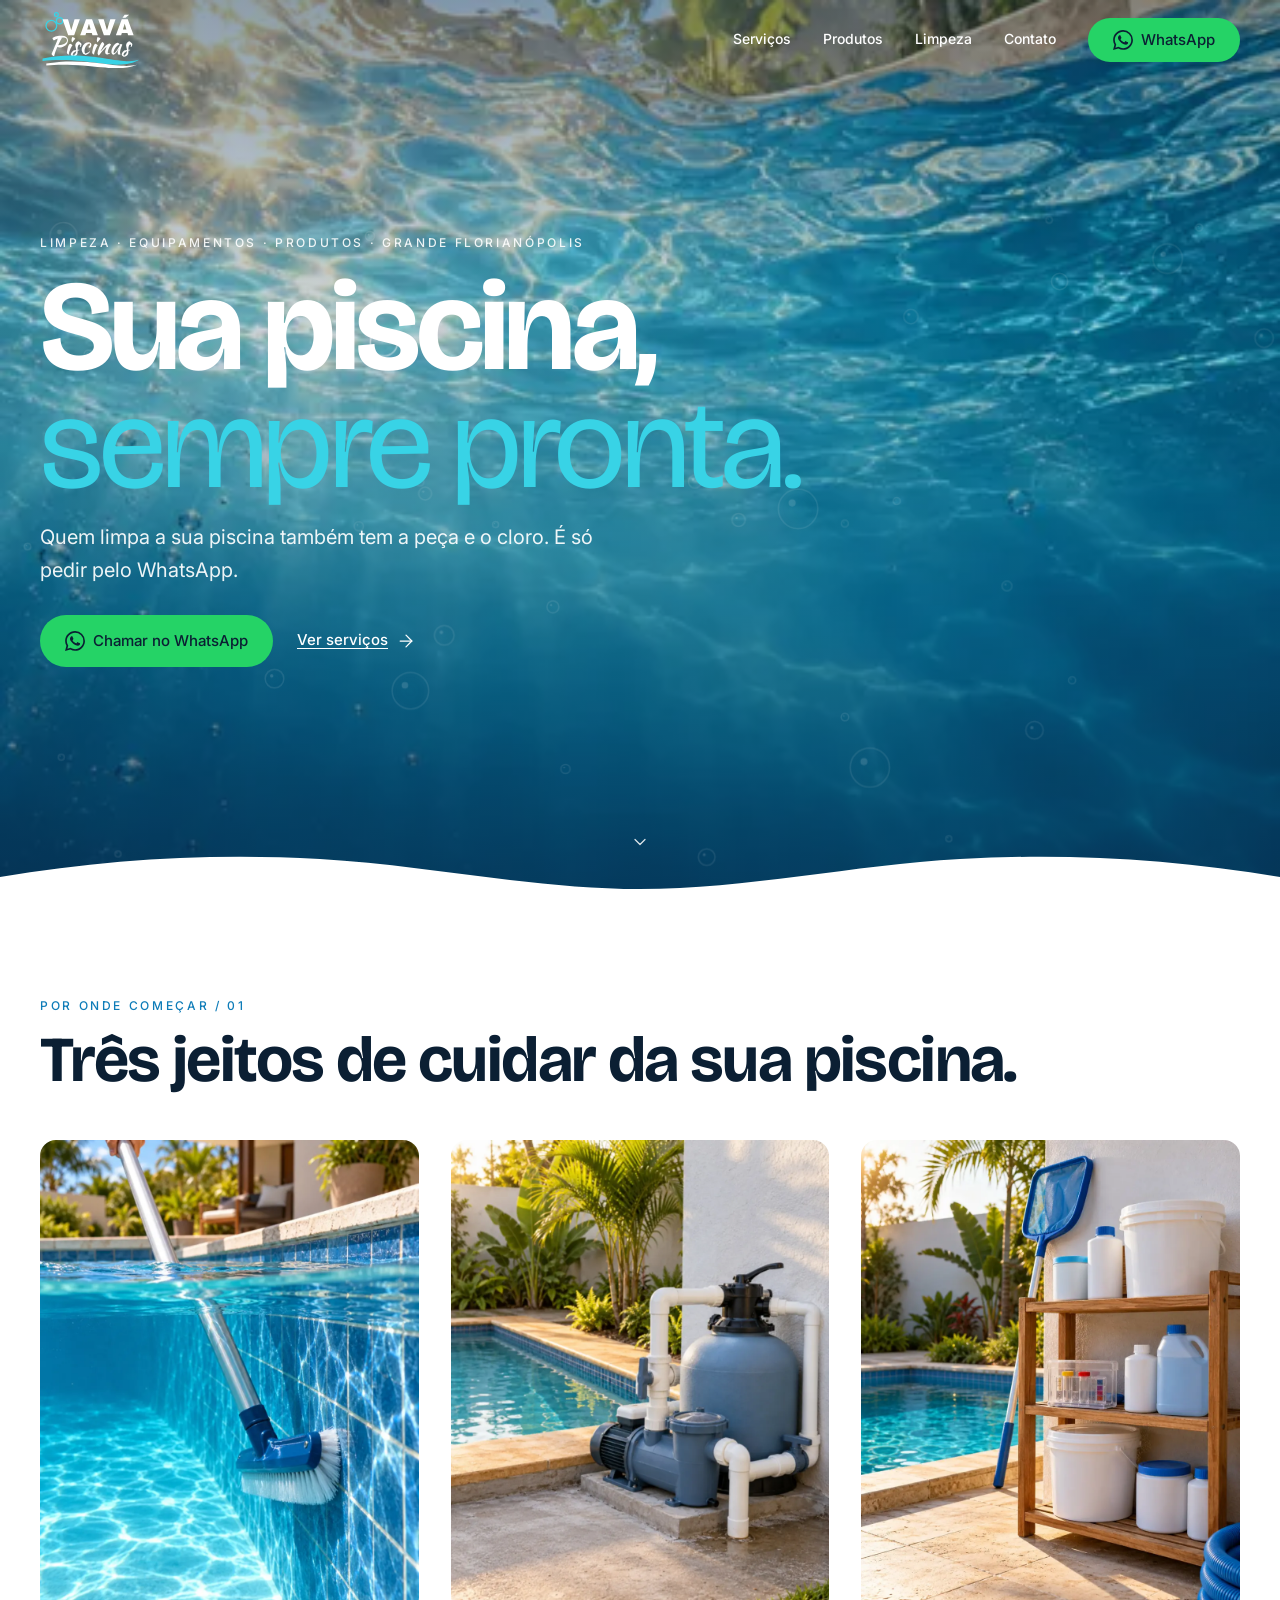
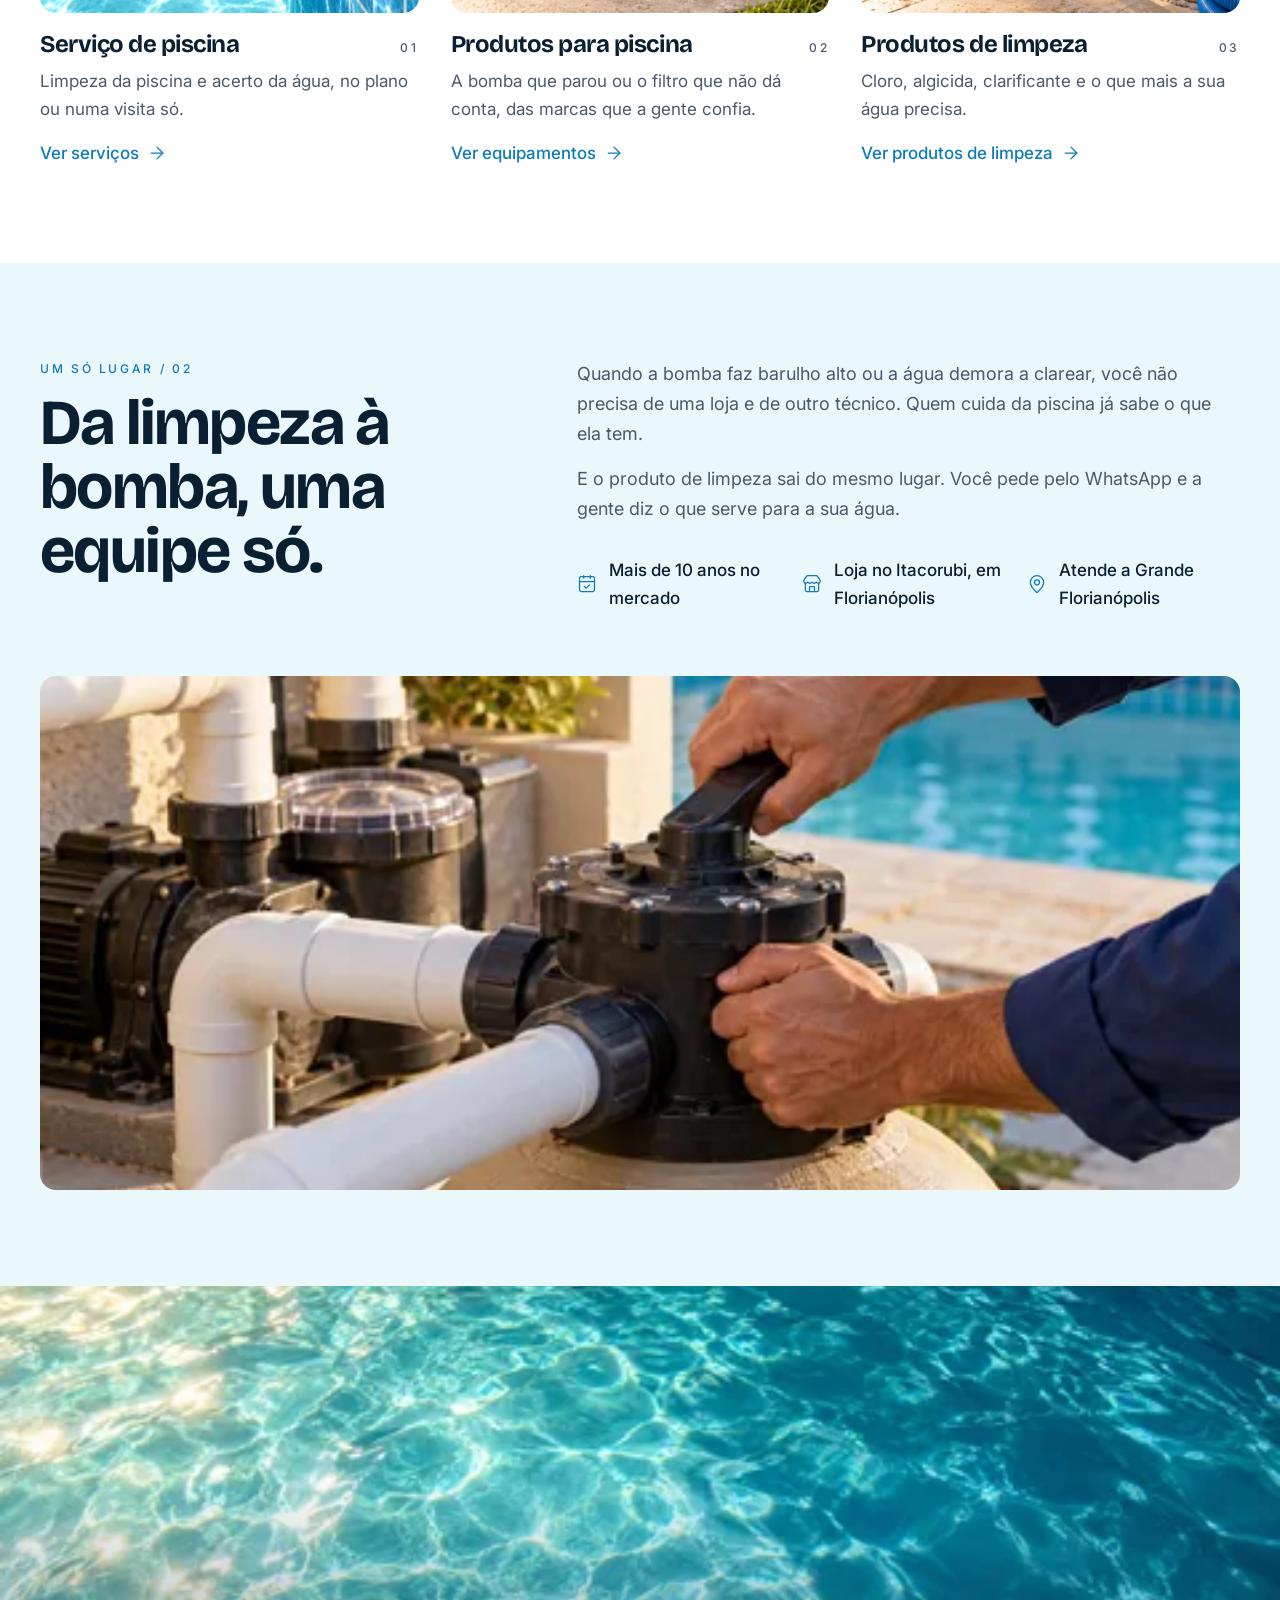
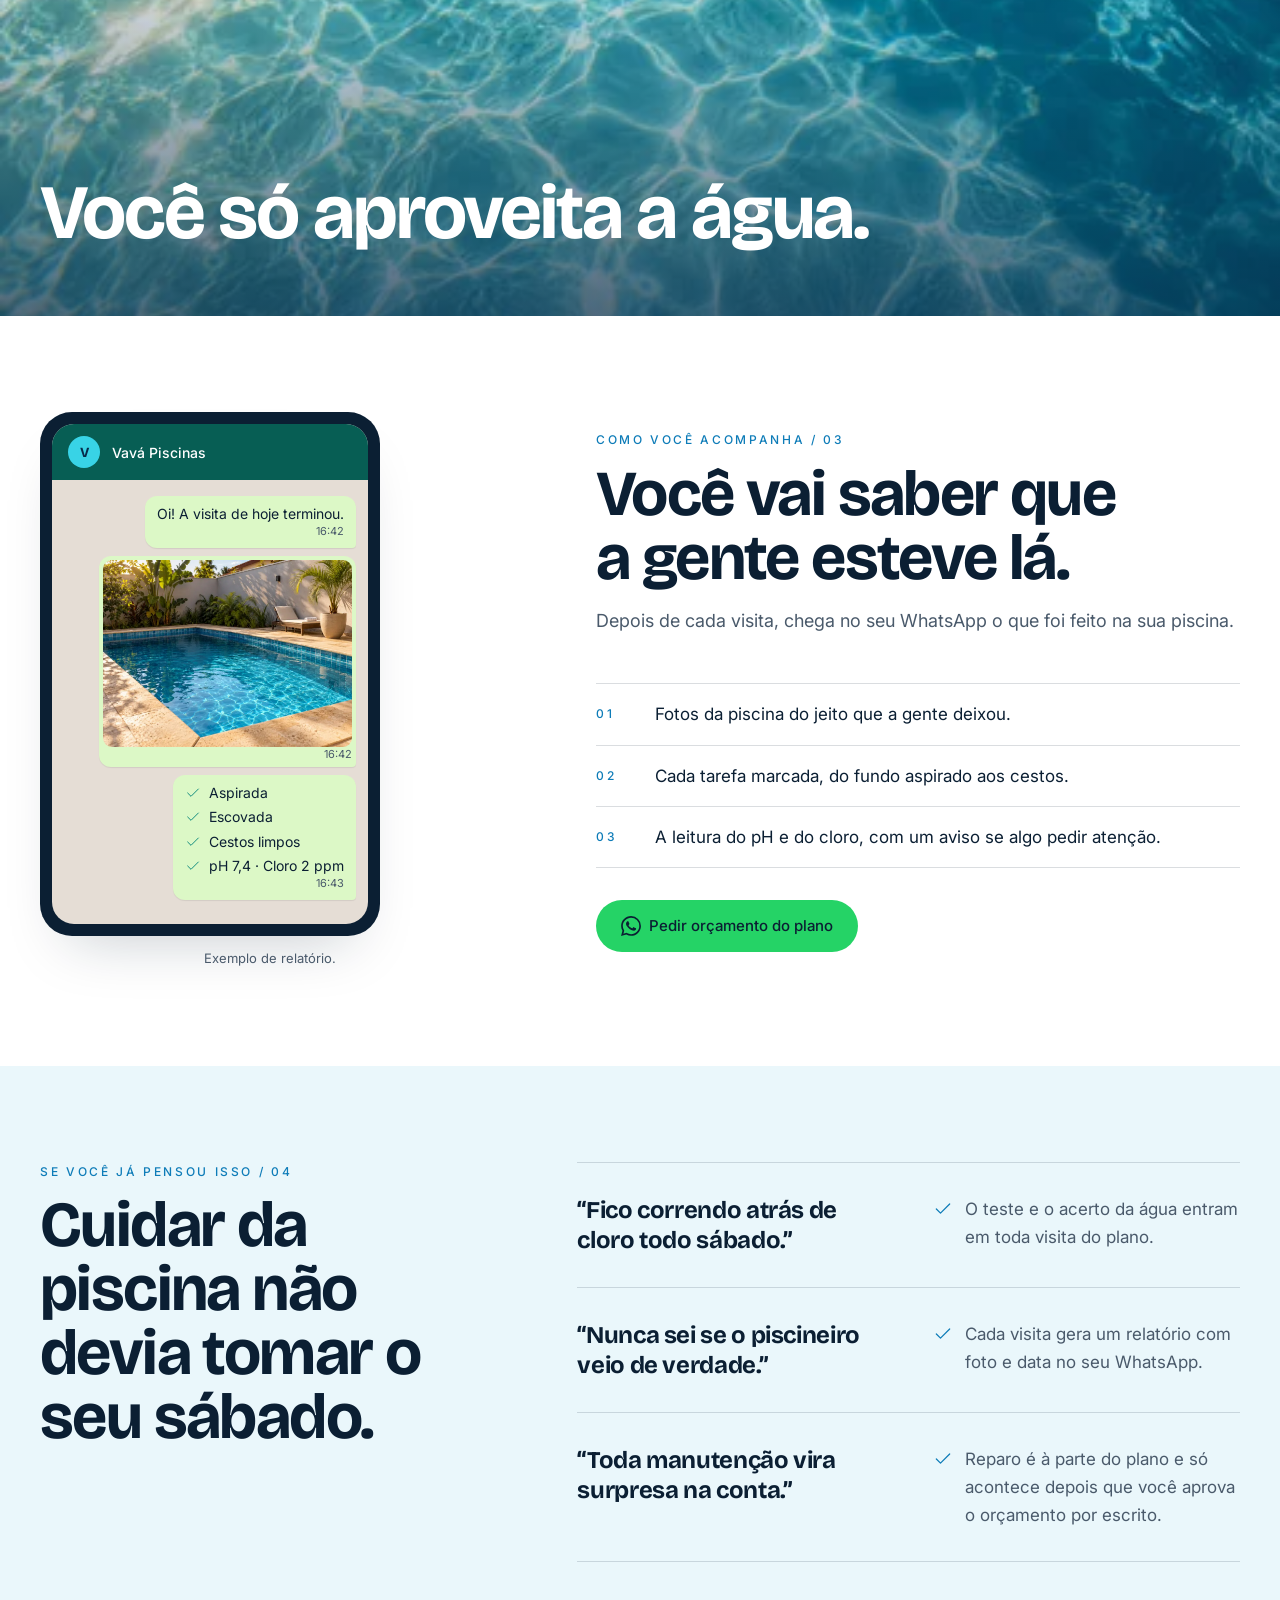
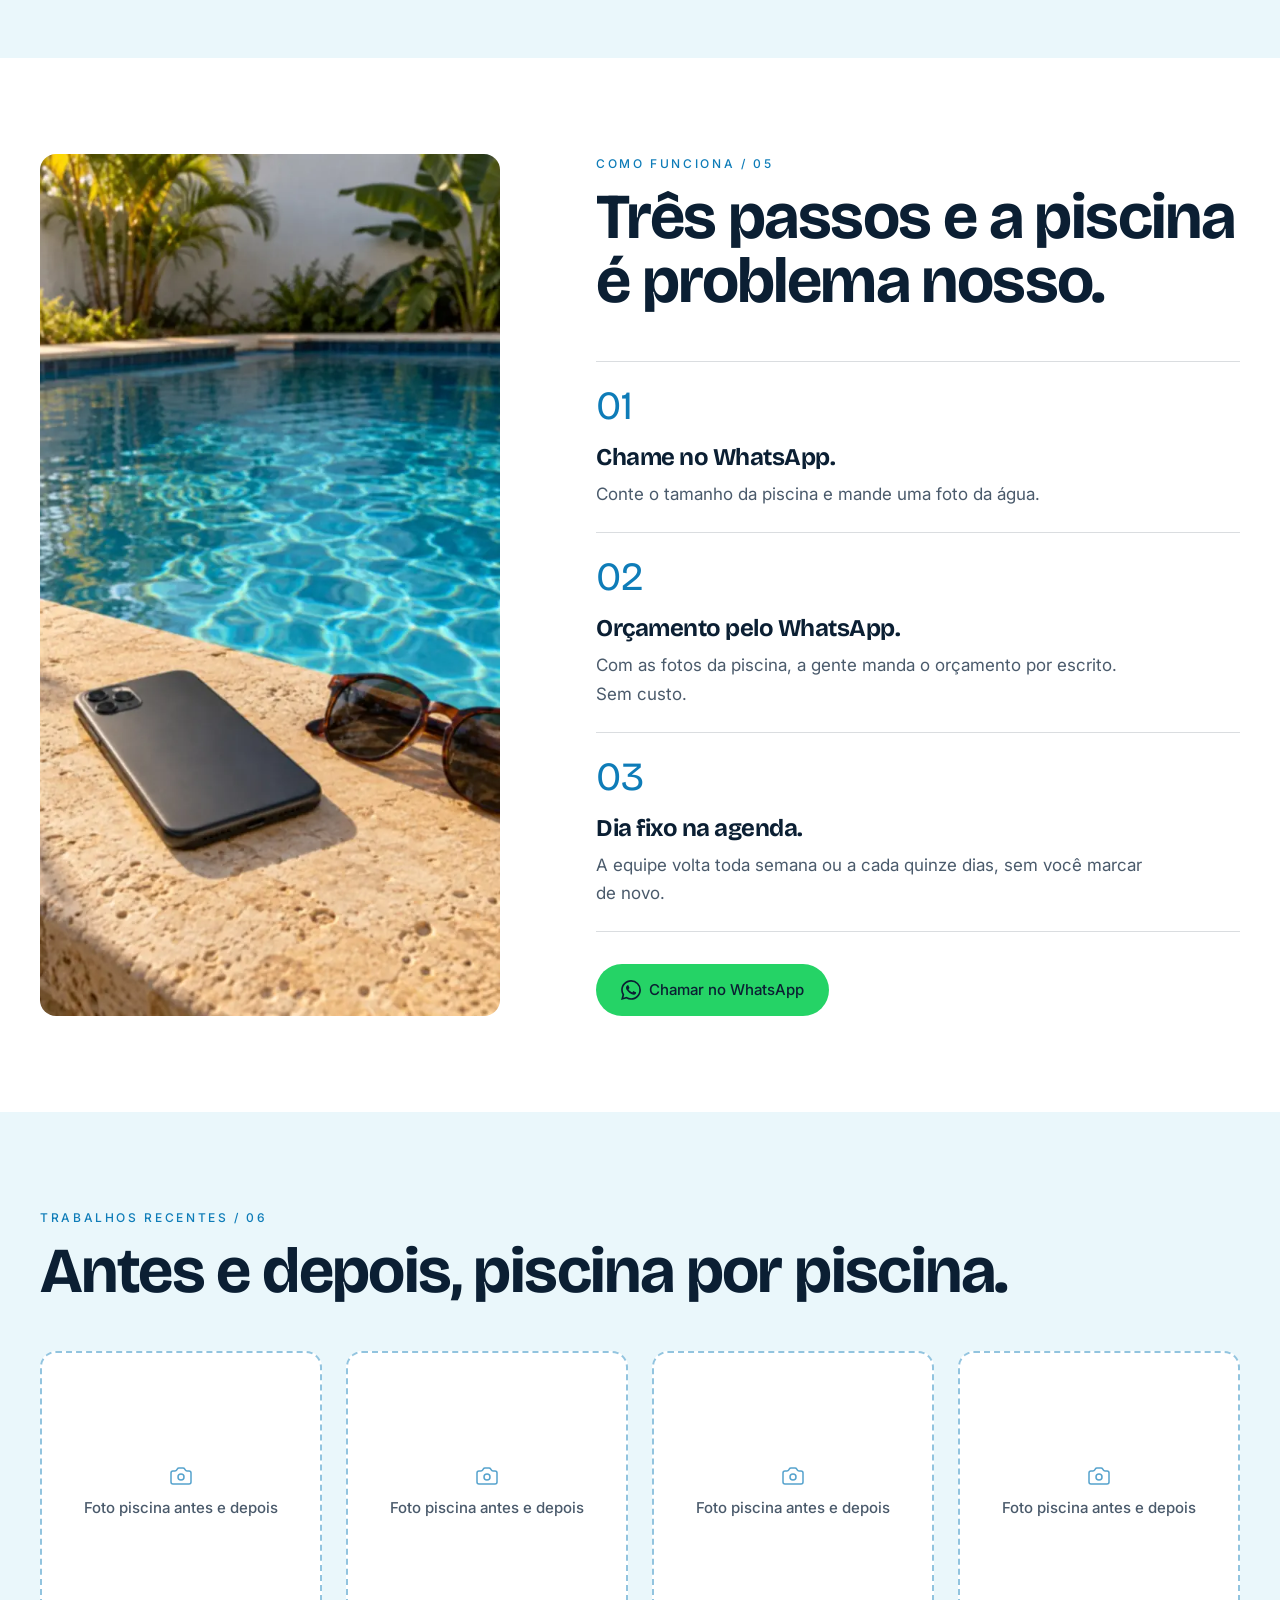
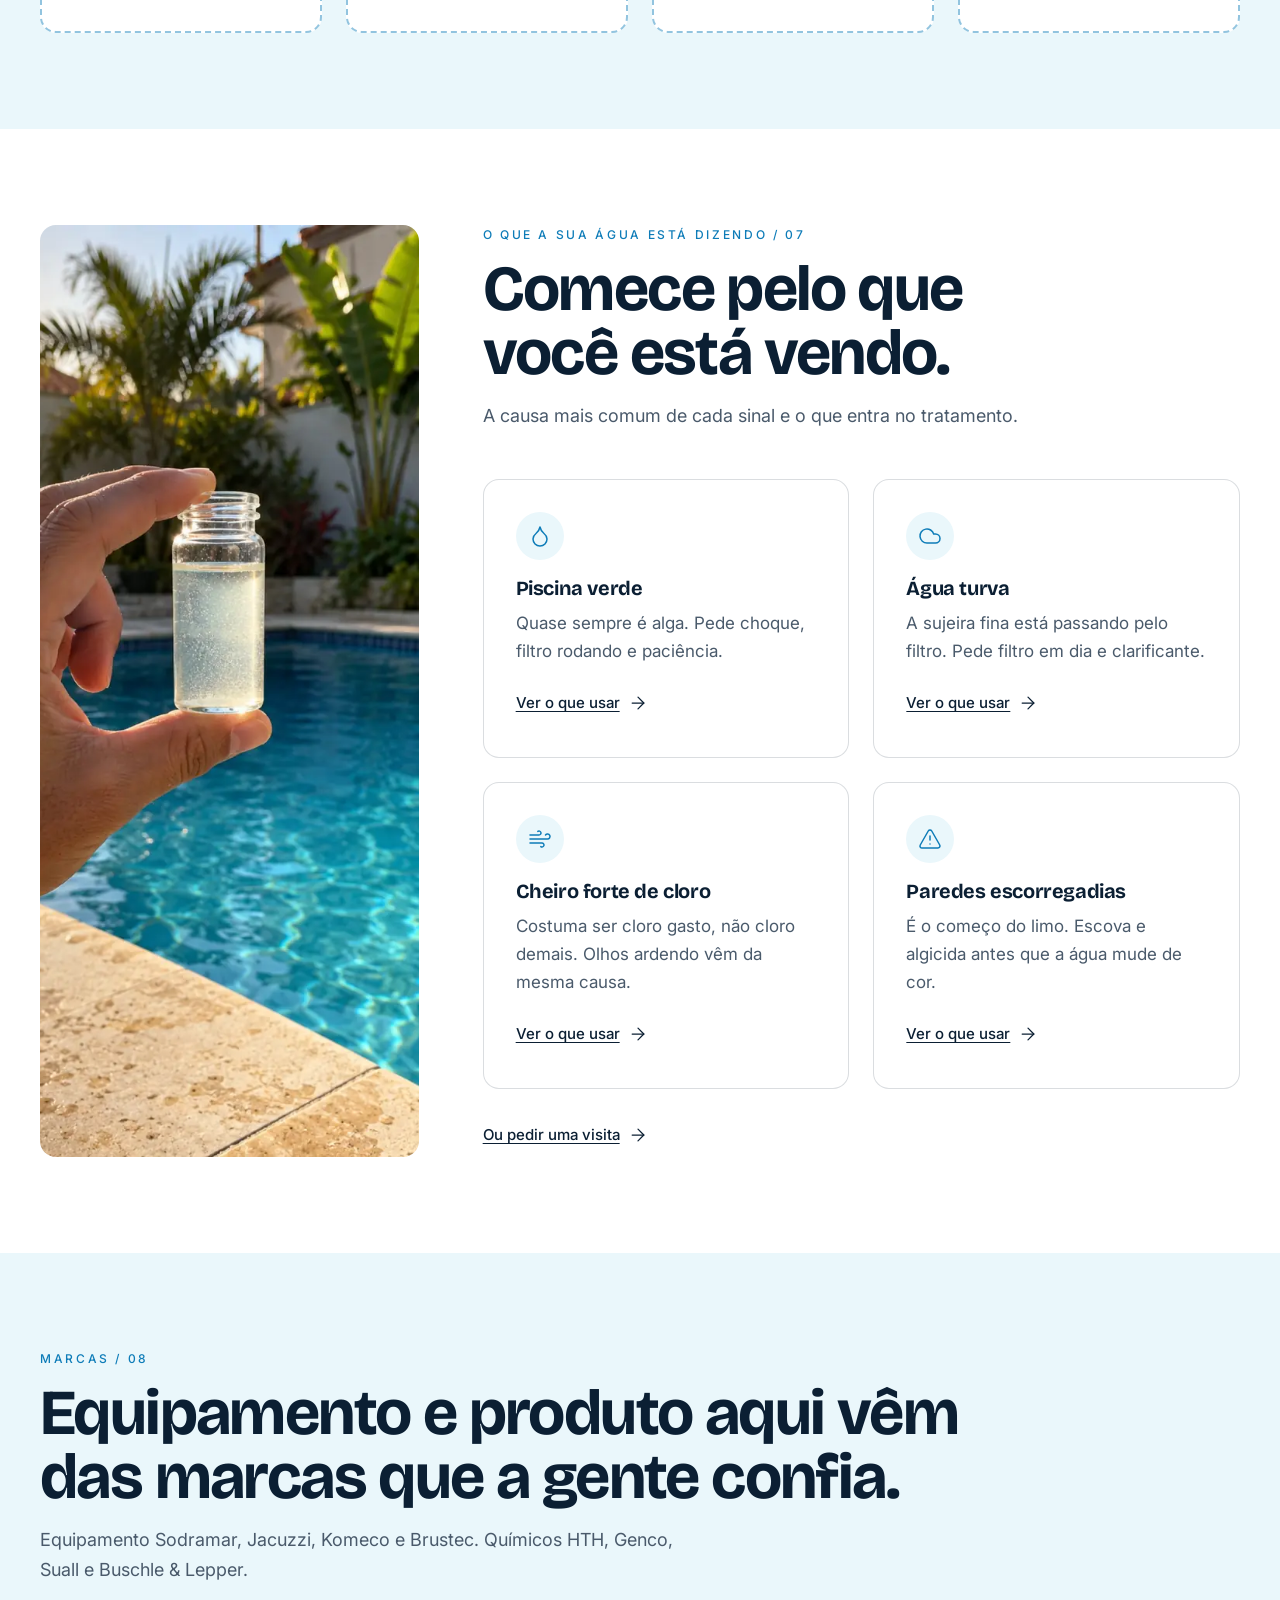
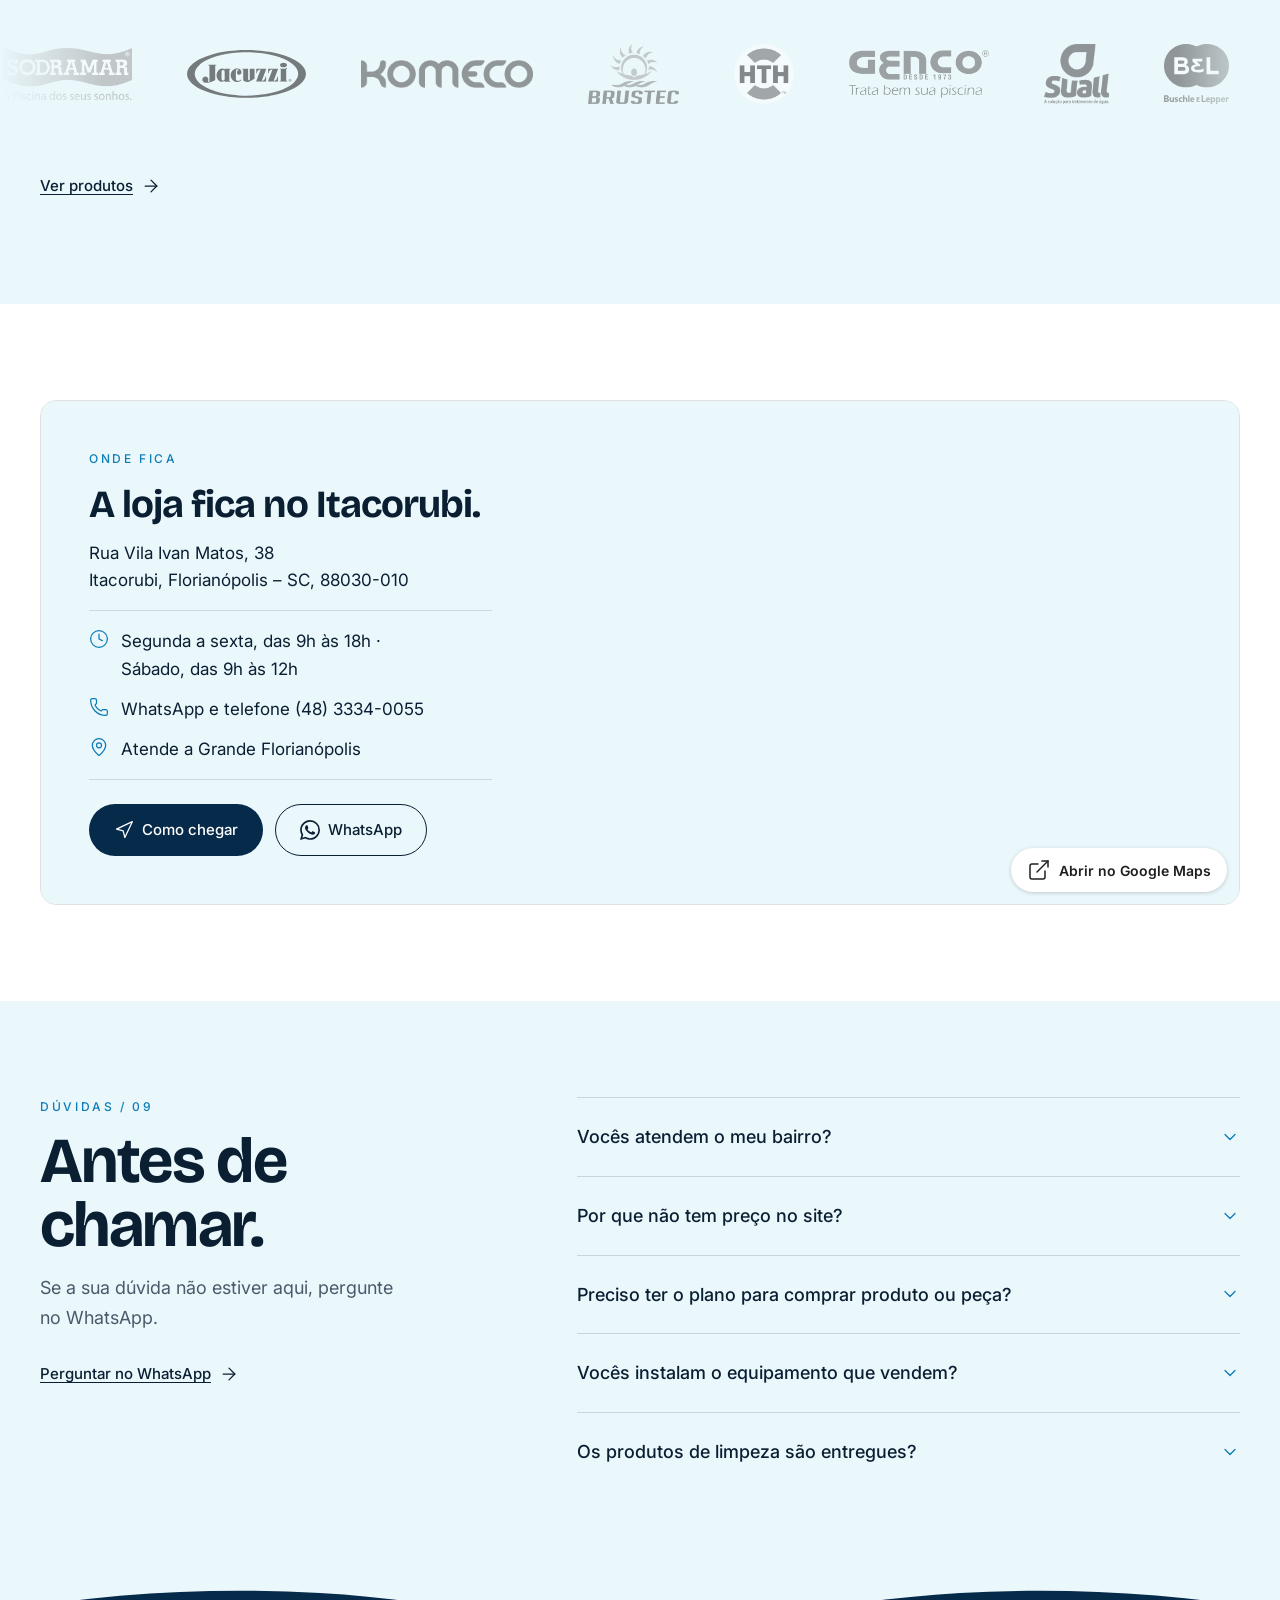
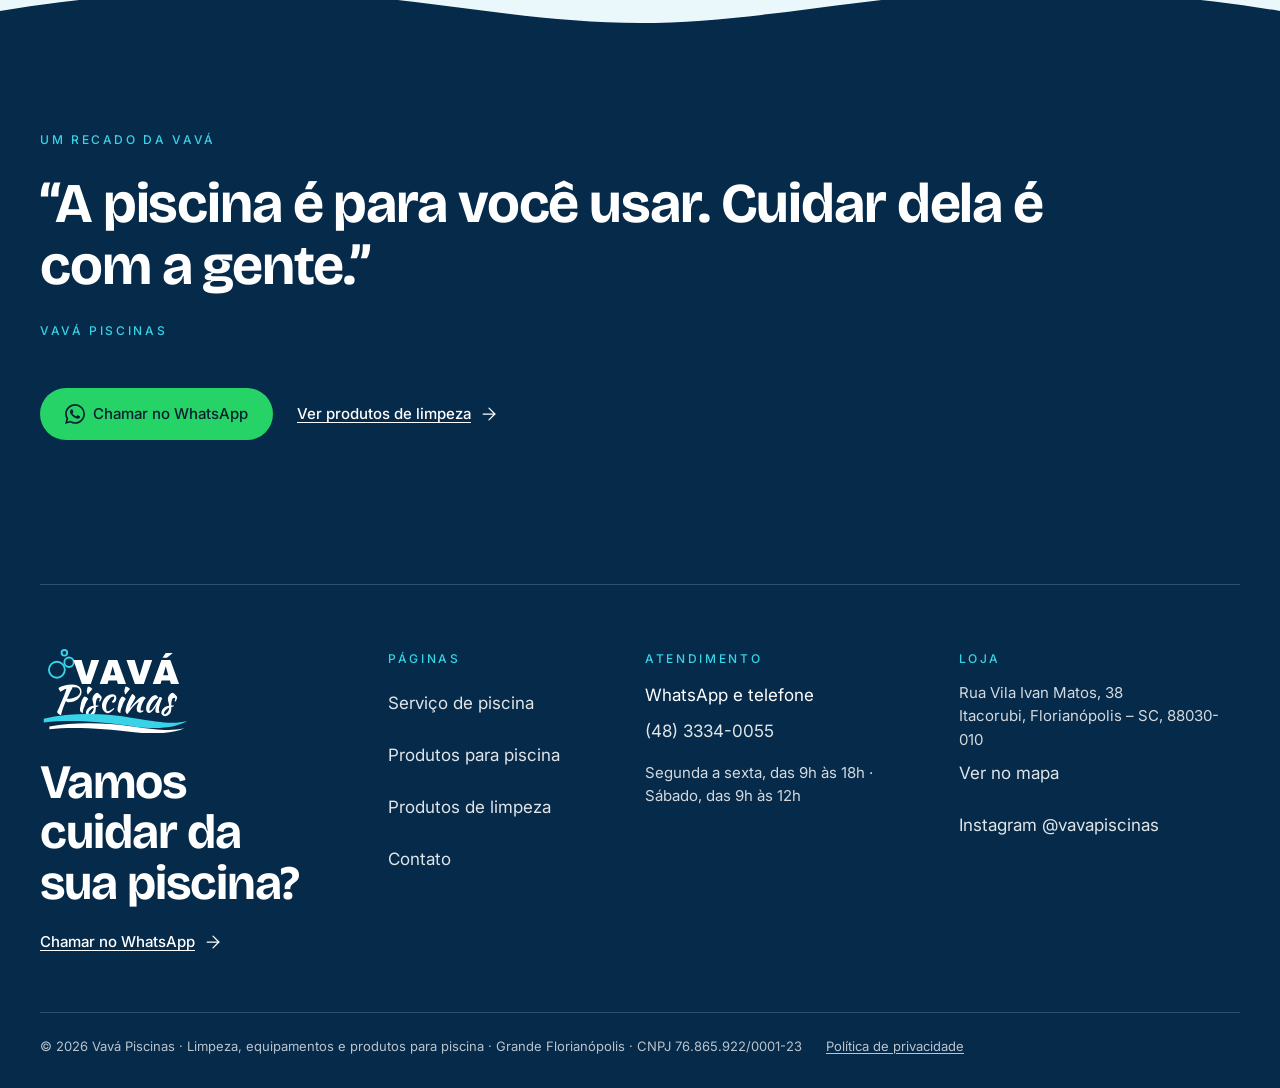
==== index.html @ 966feb67 "Ajustes r6 (2026-10-21): pedidos do Vini — sem reparo de vazamento, orçamento pelo WhatsApp, CNPJ, i" ====
<!DOCTYPE html>
<html lang="pt-BR">
<head>
<meta charset="UTF-8">
<meta name="viewport" content="width=device-width, initial-scale=1">

<!-- URL PROVISÓRIA: não remover até o /lancar -->
<meta name="robots" content="noindex, nofollow">
<title>Vavá Piscinas · Limpeza, equipamentos e produtos para piscina em Florianópolis</title>
<meta name="description" content="Limpeza de piscina semanal ou quinzenal, bomba, filtro e aquecedor, e produtos de limpeza na Grande Florianópolis. Peça pelo WhatsApp da Vavá Piscinas.">
<meta property="og:title" content="Vavá Piscinas · Limpeza, equipamentos e produtos para piscina em Florianópolis">
<meta property="og:description" content="Limpeza de piscina semanal ou quinzenal, bomba, filtro e aquecedor, e produtos de limpeza na Grande Florianópolis. Peça pelo WhatsApp da Vavá Piscinas.">
<meta property="og:type" content="website">
<meta property="og:locale" content="pt_BR">
<meta property="og:image" content="https://infomediamethods-sys.github.io/piscinas-vini/assets/img/og-vava.jpg">
<meta name="theme-color" content="#062A4A">
<link rel="icon" href="assets/img/favicon.svg" type="image/svg+xml">
<link rel="preconnect" href="https://fonts.googleapis.com">
<link rel="preconnect" href="https://fonts.gstatic.com" crossorigin>
<link href="https://fonts.googleapis.com/css2?family=Bricolage+Grotesque:opsz,wght@12..96,400;12..96,700&family=Inter:wght@400;500;600&display=swap" rel="stylesheet">
<link rel="preload" as="image" type="image/webp" media="(max-width: 899px)" imagesrcset="assets/img/heroi-mobile-480.webp 480w, assets/img/heroi-mobile-960.webp 960w" imagesizes="100vw">
<link rel="preload" as="image" type="image/webp" media="(min-width: 900px)" imagesrcset="assets/img/heroi-desktop-960.webp 960w, assets/img/heroi-desktop-1600.webp 1600w, assets/img/heroi-desktop-2400.webp 2400w" imagesizes="100vw">
<link rel="stylesheet" href="assets/css/base.css?v=4cfa7f89">
<link rel="stylesheet" href="assets/css/style.css?v=1015e75c">
<script type="application/ld+json">{"@context": "https://schema.org", "@type": "LocalBusiness", "name": "Vavá Piscinas", "description": "Limpeza e manutenção de piscina, venda de equipamentos e de produtos de limpeza para piscina.", "telephone": "+55 48 3334-0055", "address": {"@type": "PostalAddress", "streetAddress": "Rua Vila Ivan Matos, 38", "addressLocality": "Florianópolis", "addressRegion": "SC", "postalCode": "88030-010", "addressCountry": "BR"}, "areaServed": "Grande Florianópolis", "openingHoursSpecification": [{"@type": "OpeningHoursSpecification", "dayOfWeek": ["Monday", "Tuesday", "Wednesday", "Thursday", "Friday"], "opens": "09:00", "closes": "18:00"}, {"@type": "OpeningHoursSpecification", "dayOfWeek": "Saturday", "opens": "09:00", "closes": "12:00"}], "sameAs": ["https://www.instagram.com/vavapiscinas/"]}</script>
<script type="application/ld+json">{"@context": "https://schema.org", "@type": "FAQPage", "mainEntity": [{"@type": "Question", "name": "Vocês atendem o meu bairro?", "acceptedAnswer": {"@type": "Answer", "text": "A gente atende a Grande Florianópolis. Mande o endereço no WhatsApp que a gente confirma."}}, {"@type": "Question", "name": "Por que não tem preço no site?", "acceptedAnswer": {"@type": "Answer", "text": "Porque o valor depende da piscina: tamanho, estado da água e o que ela precisa. O orçamento vem na conversa, antes de qualquer serviço."}}, {"@type": "Question", "name": "Preciso ter o plano para comprar produto ou peça?", "acceptedAnswer": {"@type": "Answer", "text": "Não. Você pode pedir só o produto de limpeza ou só o equipamento, pelo WhatsApp ou na loja do Itacorubi."}}, {"@type": "Question", "name": "Vocês instalam o equipamento que vendem?", "acceptedAnswer": {"@type": "Answer", "text": "Depende do equipamento. Quando você pergunta pelo modelo, a gente diz se instala e se isso muda o valor."}}]}</script>
</head>
<body>
<a class="pular-conteudo" href="#conteudo">Pular para o conteúdo</a>
<header data-header class="cabecalho cabecalho--sobre-foto">
  <div class="container">
    <div class="cabecalho__linha">
      <a class="marca" href="index.html"><img class="marca__cor" src="assets/img/logo.svg" width="320" height="178" alt="Vavá Piscinas, início" decoding="async"><img class="marca__branco" src="assets/img/logo-branco.svg" width="320" height="178" alt="" aria-hidden="true" decoding="async"></a>
      <nav class="cabecalho__nav" aria-label="Páginas"><a href="servicos.html">Serviços</a><a href="produtos.html">Produtos</a><a href="limpeza.html">Limpeza</a><a href="contato.html">Contato</a></nav>
      <a class="botao botao--wa cabecalho__botao" href="https://wa.me/554833340055?text=Ol%C3%A1%21%20Vim%20pelo%20site%20e%20quero%20falar%20sobre%20a%20minha%20piscina." target="_blank" rel="noopener" data-origem="cabecalho"><svg class="icone icone--marca" width="24" height="24" fill="currentColor" aria-hidden="true" focusable="false" role="img" viewBox="0 0 24 24" xmlns="http://www.w3.org/2000/svg"><path d="M17.472 14.382c-.297-.149-1.758-.867-2.03-.967-.273-.099-.471-.148-.67.15-.197.297-.767.966-.94 1.164-.173.199-.347.223-.644.075-.297-.15-1.255-.463-2.39-1.475-.883-.788-1.48-1.761-1.653-2.059-.173-.297-.018-.458.13-.606.134-.133.298-.347.446-.52.149-.174.198-.298.298-.497.099-.198.05-.371-.025-.52-.075-.149-.669-1.612-.916-2.207-.242-.579-.487-.5-.669-.51-.173-.008-.371-.01-.57-.01-.198 0-.52.074-.792.372-.272.297-1.04 1.016-1.04 2.479 0 1.462 1.065 2.875 1.213 3.074.149.198 2.096 3.2 5.077 4.487.709.306 1.262.489 1.694.625.712.227 1.36.195 1.871.118.571-.085 1.758-.719 2.006-1.413.248-.694.248-1.289.173-1.413-.074-.124-.272-.198-.57-.347m-5.421 7.403h-.004a9.87 9.87 0 01-5.031-1.378l-.361-.214-3.741.982.998-3.648-.235-.374a9.86 9.86 0 01-1.51-5.26c.001-5.45 4.436-9.884 9.888-9.884 2.64 0 5.122 1.03 6.988 2.898a9.825 9.825 0 012.893 6.994c-.003 5.45-4.437 9.884-9.885 9.884m8.413-18.297A11.815 11.815 0 0012.05 0C5.495 0 .16 5.335.157 11.892c0 2.096.547 4.142 1.588 5.945L.057 24l6.305-1.654a11.882 11.882 0 005.683 1.448h.005c6.554 0 11.89-5.335 11.893-11.893a11.821 11.821 0 00-3.48-8.413Z"/></svg>WhatsApp</a>
    </div>
    <nav class="cabecalho__paginas" aria-label="Páginas (celular)"><a href="servicos.html">Serviços</a><a href="produtos.html">Produtos</a><a href="limpeza.html">Limpeza</a><a href="contato.html">Contato</a></nav>
  </div>
</header>
<main id="conteudo">
<section class="heroi-agua" data-heroi data-heroi-agua>
  <picture class="heroi-agua__foto"><source type="image/webp" media="(max-width: 899px)" srcset="assets/img/heroi-mobile-480.webp 480w, assets/img/heroi-mobile-960.webp 960w" sizes="100vw"><source type="image/webp" srcset="assets/img/heroi-desktop-960.webp 960w, assets/img/heroi-desktop-1600.webp 1600w, assets/img/heroi-desktop-2400.webp 2400w" sizes="100vw"><img src="assets/img/heroi-desktop-960.jpg" width="960" height="640" alt="Vista de dentro da água de uma piscina, com a luz do sol entrando pela superfície." decoding="async" fetchpriority="high"></picture>
  <canvas data-bolhas aria-hidden="true"></canvas>
  <div class="container heroi-agua__texto" data-heroi-texto>
    <p class="rotulo">Limpeza · Equipamentos · Produtos <span class="nowrap">· Grande Florianópolis</span></p>
    <h1>Sua piscina, <span class="acento">sempre pronta.</span></h1>
    <p class="heroi-agua__apoio">Quem limpa a sua piscina também tem a peça e o cloro. É só pedir pelo WhatsApp.</p>
    <div class="acoes"><a class="botao botao--wa" href="https://wa.me/554833340055?text=Ol%C3%A1%21%20Vim%20pelo%20site%20e%20quero%20falar%20sobre%20a%20minha%20piscina." target="_blank" rel="noopener" data-origem="heroi"><svg class="icone icone--marca" width="24" height="24" fill="currentColor" aria-hidden="true" focusable="false" role="img" viewBox="0 0 24 24" xmlns="http://www.w3.org/2000/svg"><path d="M17.472 14.382c-.297-.149-1.758-.867-2.03-.967-.273-.099-.471-.148-.67.15-.197.297-.767.966-.94 1.164-.173.199-.347.223-.644.075-.297-.15-1.255-.463-2.39-1.475-.883-.788-1.48-1.761-1.653-2.059-.173-.297-.018-.458.13-.606.134-.133.298-.347.446-.52.149-.174.198-.298.298-.497.099-.198.05-.371-.025-.52-.075-.149-.669-1.612-.916-2.207-.242-.579-.487-.5-.669-.51-.173-.008-.371-.01-.57-.01-.198 0-.52.074-.792.372-.272.297-1.04 1.016-1.04 2.479 0 1.462 1.065 2.875 1.213 3.074.149.198 2.096 3.2 5.077 4.487.709.306 1.262.489 1.694.625.712.227 1.36.195 1.871.118.571-.085 1.758-.719 2.006-1.413.248-.694.248-1.289.173-1.413-.074-.124-.272-.198-.57-.347m-5.421 7.403h-.004a9.87 9.87 0 01-5.031-1.378l-.361-.214-3.741.982.998-3.648-.235-.374a9.86 9.86 0 01-1.51-5.26c.001-5.45 4.436-9.884 9.888-9.884 2.64 0 5.122 1.03 6.988 2.898a9.825 9.825 0 012.893 6.994c-.003 5.45-4.437 9.884-9.885 9.884m8.413-18.297A11.815 11.815 0 0012.05 0C5.495 0 .16 5.335.157 11.892c0 2.096.547 4.142 1.588 5.945L.057 24l6.305-1.654a11.882 11.882 0 005.683 1.448h.005c6.554 0 11.89-5.335 11.893-11.893a11.821 11.821 0 00-3.48-8.413Z"/></svg>Chamar no WhatsApp</a><a class="link-cta" href="servicos.html">Ver serviços<svg aria-hidden="true" focusable="false" class="icone icone--arrow-right" xmlns="http://www.w3.org/2000/svg" width="24" height="24" viewBox="0 0 24 24" fill="none" stroke="currentColor" stroke-width="1.5" stroke-linecap="round" stroke-linejoin="round" ><path d="M5 12h14" /><path d="m12 5 7 7-7 7" /></svg></a></div>
  </div>
  <p class="heroi-agua__dica" data-heroi-dica aria-hidden="true"><svg aria-hidden="true" focusable="false" class="icone icone--chevron-down" xmlns="http://www.w3.org/2000/svg" width="24" height="24" viewBox="0 0 24 24" fill="none" stroke="currentColor" stroke-width="1.5" stroke-linecap="round" stroke-linejoin="round" ><path d="m6 9 6 6 6-6" /></svg></p>
  <div class="heroi-agua__onda" aria-hidden="true"><svg viewBox="0 0 2880 48" preserveAspectRatio="none"><path fill="currentColor" d="M0 24C120 6 240 0 360 6s240 30 360 30 240-24 360-30 240 0 360 18 240 24 360 18 240-30 360-30 240 24 360 30 240-6 360-18v24H0Z"/></svg></div>
</section>

<section class="secao" id="portas">
  <div class="container">
    <div class="cabeca revelar"><p class="rotulo">Por onde começar <span class="nowrap">/ 01</span></p><h2>Três jeitos de cuidar da sua piscina.</h2></div>
    <div class="grade-portas">
    <a class="card-foto revelar" href="servicos.html">
      <div class="midia card-foto__midia"><picture><source type="image/webp" media="(max-width: 899px)" srcset="assets/img/porta-servico-480.webp 480w, assets/img/porta-servico-960.webp 960w" sizes="100vw"><source type="image/webp" srcset="assets/img/porta-servico-960.webp 960w, assets/img/porta-servico-1600.webp 1600w" sizes="(min-width: 900px) 33vw, 100vw"><img src="assets/img/porta-servico-960.jpg" width="960" height="1200" alt="Escova de cabo longo dentro da água, encostada na parede da piscina logo abaixo da linha d&#x27;água." decoding="async" ></picture></div>
      <div class="card-foto__cabeca"><h3>Serviço de piscina</h3><span class="rotulo">01</span></div>
      <p>Limpeza da piscina e acerto da água, no plano ou numa visita só.</p>
      <span class="card-foto__seta">Ver serviços<svg aria-hidden="true" focusable="false" class="icone icone--arrow-right" xmlns="http://www.w3.org/2000/svg" width="24" height="24" viewBox="0 0 24 24" fill="none" stroke="currentColor" stroke-width="1.5" stroke-linecap="round" stroke-linejoin="round" ><path d="M5 12h14" /><path d="m12 5 7 7-7 7" /></svg></span>
    </a>
    <a class="card-foto revelar" href="produtos.html">
      <div class="midia card-foto__midia"><picture><source type="image/webp" media="(max-width: 899px)" srcset="assets/img/porta-produtos-480.webp 480w, assets/img/porta-produtos-960.webp 960w" sizes="100vw"><source type="image/webp" srcset="assets/img/porta-produtos-960.webp 960w, assets/img/porta-produtos-1600.webp 1600w" sizes="(min-width: 900px) 33vw, 100vw"><img src="assets/img/porta-produtos-960.jpg" width="960" height="1200" alt="Bomba e filtro de piscina novos, com canos brancos, numa base de concreto." decoding="async" ></picture></div>
      <div class="card-foto__cabeca"><h3>Produtos para piscina</h3><span class="rotulo">02</span></div>
      <p>A bomba que parou ou o filtro que não dá conta, das marcas que a gente confia.</p>
      <span class="card-foto__seta">Ver equipamentos<svg aria-hidden="true" focusable="false" class="icone icone--arrow-right" xmlns="http://www.w3.org/2000/svg" width="24" height="24" viewBox="0 0 24 24" fill="none" stroke="currentColor" stroke-width="1.5" stroke-linecap="round" stroke-linejoin="round" ><path d="M5 12h14" /><path d="m12 5 7 7-7 7" /></svg></span>
    </a>
    <a class="card-foto revelar" href="limpeza.html">
      <div class="midia card-foto__midia"><picture><source type="image/webp" media="(max-width: 899px)" srcset="assets/img/porta-limpeza-480.webp 480w, assets/img/porta-limpeza-960.webp 960w" sizes="100vw"><source type="image/webp" srcset="assets/img/porta-limpeza-960.webp 960w, assets/img/porta-limpeza-1600.webp 1600w" sizes="(min-width: 900px) 33vw, 100vw"><img src="assets/img/porta-limpeza-960.jpg" width="960" height="1200" alt="Prateleira de madeira com baldes e frascos sem rótulo, kit de teste e peneira de piscina." decoding="async" loading="lazy"></picture></div>
      <div class="card-foto__cabeca"><h3>Produtos de limpeza</h3><span class="rotulo">03</span></div>
      <p>Cloro, algicida, clarificante e o que mais a sua água precisa.</p>
      <span class="card-foto__seta">Ver produtos de limpeza<svg aria-hidden="true" focusable="false" class="icone icone--arrow-right" xmlns="http://www.w3.org/2000/svg" width="24" height="24" viewBox="0 0 24 24" fill="none" stroke="currentColor" stroke-width="1.5" stroke-linecap="round" stroke-linejoin="round" ><path d="M5 12h14" /><path d="m12 5 7 7-7 7" /></svg></span>
    </a>
    </div>
  </div>
</section>

<section class="secao secao--foam">
  <div class="container split">
    <div class="split__cabeca revelar"><p class="rotulo">Um só lugar <span class="nowrap">/ 02</span></p><h2>Da limpeza à bomba, uma equipe só.</h2></div>
    <div class="revelar">
      <div class="colunas-texto">
        <p>Quando a bomba faz barulho alto ou a água demora a clarear, você não precisa de uma loja e de outro técnico. Quem cuida da piscina já sabe o que ela tem.</p>
        <p>E o produto de limpeza sai do mesmo lugar. Você pede pelo WhatsApp e a gente diz o que serve para a sua água.</p>
      </div>
      <ul class="fatos" role="list"><li><svg aria-hidden="true" focusable="false" class="icone icone--calendar-check" xmlns="http://www.w3.org/2000/svg" width="24" height="24" viewBox="0 0 24 24" fill="none" stroke="currentColor" stroke-width="1.5" stroke-linecap="round" stroke-linejoin="round" ><path d="M8 2v3" /><path d="M16 2v3" /><rect x="3" y="3" width="18" height="18" rx="2" /><path d="M3 9h18" /><path d="m9 15 2 2 4-4" /></svg>Mais de 10 anos no mercado</li><li><svg aria-hidden="true" focusable="false" class="icone icone--store" xmlns="http://www.w3.org/2000/svg" width="24" height="24" viewBox="0 0 24 24" fill="none" stroke="currentColor" stroke-width="1.5" stroke-linecap="round" stroke-linejoin="round" ><path d="M15 21v-5a1 1 0 0 0-1-1h-4a1 1 0 0 0-1 1v5" /><path d="M17.774 10.31a1.12 1.12 0 0 0-1.549 0 2.5 2.5 0 0 1-3.451 0 1.12 1.12 0 0 0-1.548 0 2.5 2.5 0 0 1-3.452 0 1.12 1.12 0 0 0-1.549 0 2.5 2.5 0 0 1-3.77-3.248l2.889-4.184A2 2 0 0 1 7 2h10a2 2 0 0 1 1.653.873l2.895 4.192a2.5 2.5 0 0 1-3.774 3.244" /><path d="M4 10.95V19a2 2 0 0 0 2 2h12a2 2 0 0 0 2-2v-8.05" /></svg>Loja no Itacorubi, em Florianópolis</li><li><svg aria-hidden="true" focusable="false" class="icone icone--map-pin" xmlns="http://www.w3.org/2000/svg" width="24" height="24" viewBox="0 0 24 24" fill="none" stroke="currentColor" stroke-width="1.5" stroke-linecap="round" stroke-linejoin="round" ><path d="M20 10c0 4.993-5.539 10.193-7.399 11.799a1 1 0 0 1-1.202 0C9.539 20.193 4 14.993 4 10a8 8 0 0 1 16 0" /><circle cx="12" cy="10" r="3" /></svg>Atende a Grande Florianópolis</li></ul>
    </div>
    <div class="midia um-lugar__midia revelar"><picture><source type="image/webp" media="(max-width: 899px)" srcset="assets/img/equipe-filtro-480.webp 480w, assets/img/equipe-filtro-960.webp 960w" sizes="100vw"><source type="image/webp" srcset="assets/img/equipe-filtro-960.webp 960w, assets/img/equipe-filtro-1600.webp 1600w" sizes="(min-width: 900px) 90vw, 100vw"><img src="assets/img/equipe-filtro-960.jpg" width="960" height="720" alt="Mãos de uniforme azul-marinho girando a válvula de um filtro de areia de piscina." decoding="async" loading="lazy"></picture></div>
  </div>
</section>

<section class="faixa-foto">
  <picture><source type="image/webp" media="(max-width: 899px)" srcset="assets/img/frase-agua-480.webp 480w, assets/img/frase-agua-960.webp 960w" sizes="100vw"><source type="image/webp" srcset="assets/img/frase-agua-960.webp 960w, assets/img/frase-agua-1600.webp 1600w" sizes="100vw"><img src="assets/img/frase-agua-960.jpg" width="960" height="640" alt="" decoding="async" loading="lazy"></picture>
  <div class="container"><h2 class="revelar">Você só aproveita a água.</h2></div>
</section>

<section class="secao ">
  <div class="container relatorio">
    <div class="relatorio__texto">
      <div class="cabeca revelar"><p class="rotulo">Como você acompanha <span class="nowrap">/ 03</span></p><h2>Você vai saber que a gente esteve lá.</h2><p class="apoio">Depois de cada visita, chega no seu WhatsApp o que foi feito na sua piscina.</p></div>
      <ol class="lista-numerada revelar" role="list">
        <li>Fotos da piscina do jeito que a gente deixou.</li>
        <li>Cada tarefa marcada, do fundo aspirado aos cestos.</li>
        <li>A leitura do pH e do cloro, com um aviso se algo pedir atenção.</li>
      </ol>
      <div class="acoes"><a class="botao botao--wa" href="https://wa.me/554833340055?text=Ol%C3%A1%21%20Vim%20pelo%20site%20e%20quero%20um%20or%C3%A7amento%20do%20plano%20mensal%20de%20limpeza." target="_blank" rel="noopener" data-origem="relatorio"><svg class="icone icone--marca" width="24" height="24" fill="currentColor" aria-hidden="true" focusable="false" role="img" viewBox="0 0 24 24" xmlns="http://www.w3.org/2000/svg"><path d="M17.472 14.382c-.297-.149-1.758-.867-2.03-.967-.273-.099-.471-.148-.67.15-.197.297-.767.966-.94 1.164-.173.199-.347.223-.644.075-.297-.15-1.255-.463-2.39-1.475-.883-.788-1.48-1.761-1.653-2.059-.173-.297-.018-.458.13-.606.134-.133.298-.347.446-.52.149-.174.198-.298.298-.497.099-.198.05-.371-.025-.52-.075-.149-.669-1.612-.916-2.207-.242-.579-.487-.5-.669-.51-.173-.008-.371-.01-.57-.01-.198 0-.52.074-.792.372-.272.297-1.04 1.016-1.04 2.479 0 1.462 1.065 2.875 1.213 3.074.149.198 2.096 3.2 5.077 4.487.709.306 1.262.489 1.694.625.712.227 1.36.195 1.871.118.571-.085 1.758-.719 2.006-1.413.248-.694.248-1.289.173-1.413-.074-.124-.272-.198-.57-.347m-5.421 7.403h-.004a9.87 9.87 0 01-5.031-1.378l-.361-.214-3.741.982.998-3.648-.235-.374a9.86 9.86 0 01-1.51-5.26c.001-5.45 4.436-9.884 9.888-9.884 2.64 0 5.122 1.03 6.988 2.898a9.825 9.825 0 012.893 6.994c-.003 5.45-4.437 9.884-9.885 9.884m8.413-18.297A11.815 11.815 0 0012.05 0C5.495 0 .16 5.335.157 11.892c0 2.096.547 4.142 1.588 5.945L.057 24l6.305-1.654a11.882 11.882 0 005.683 1.448h.005c6.554 0 11.89-5.335 11.893-11.893a11.821 11.821 0 00-3.48-8.413Z"/></svg>Pedir orçamento do plano</a></div>
    </div>
    <figure class="revelar">
      <div class="celular" aria-hidden="true">
        <div class="celular__tela">
          <div class="celular__topo"><span class="marca-mini">V</span>Vavá Piscinas</div>
          <div class="celular__conversa">
            <p class="balao">Oi! A visita de hoje terminou.<small>16:42</small></p>
            <div class="balao balao--foto"><div class="midia "><picture><source type="image/webp" media="(max-width: 899px)" srcset="assets/img/relatorio-piscina-480.webp 480w, assets/img/relatorio-piscina-960.webp 960w" sizes="100vw"><source type="image/webp" srcset="assets/img/relatorio-piscina-960.webp 960w, assets/img/relatorio-piscina-1600.webp 1600w" sizes="340px"><img src="assets/img/relatorio-piscina-960.jpg" width="960" height="720" alt="" decoding="async" loading="lazy"></picture></div><small>16:42</small></div>
            <div class="balao"><ul role="list"><li><svg aria-hidden="true" focusable="false" class="icone icone--check" xmlns="http://www.w3.org/2000/svg" width="24" height="24" viewBox="0 0 24 24" fill="none" stroke="currentColor" stroke-width="1.5" stroke-linecap="round" stroke-linejoin="round" ><path d="M20 6 9 17l-5-5" /></svg>Aspirada</li><li><svg aria-hidden="true" focusable="false" class="icone icone--check" xmlns="http://www.w3.org/2000/svg" width="24" height="24" viewBox="0 0 24 24" fill="none" stroke="currentColor" stroke-width="1.5" stroke-linecap="round" stroke-linejoin="round" ><path d="M20 6 9 17l-5-5" /></svg>Escovada</li><li><svg aria-hidden="true" focusable="false" class="icone icone--check" xmlns="http://www.w3.org/2000/svg" width="24" height="24" viewBox="0 0 24 24" fill="none" stroke="currentColor" stroke-width="1.5" stroke-linecap="round" stroke-linejoin="round" ><path d="M20 6 9 17l-5-5" /></svg>Cestos limpos</li><li><svg aria-hidden="true" focusable="false" class="icone icone--check" xmlns="http://www.w3.org/2000/svg" width="24" height="24" viewBox="0 0 24 24" fill="none" stroke="currentColor" stroke-width="1.5" stroke-linecap="round" stroke-linejoin="round" ><path d="M20 6 9 17l-5-5" /></svg>pH 7,4 · Cloro 2 ppm</li></ul><small>16:43</small></div>
          </div>
        </div>
      </div>
      <figcaption class="celular__legenda">Exemplo de relatório.</figcaption>
    </figure>
  </div>
</section>

<section class="secao secao--foam">
  <div class="container split">
    <div class="split__cabeca revelar"><p class="rotulo">Se você já pensou isso <span class="nowrap">/ 04</span></p><h2>Cuidar da piscina não devia tomar o seu sábado.</h2></div>
    <ul class="lista-fio" role="list"><li class="dor revelar"><p class="dor__frase">“Fico correndo atrás de cloro todo sábado.”</p><p class="dor__resposta"><svg aria-hidden="true" focusable="false" class="icone icone--check" xmlns="http://www.w3.org/2000/svg" width="24" height="24" viewBox="0 0 24 24" fill="none" stroke="currentColor" stroke-width="1.5" stroke-linecap="round" stroke-linejoin="round" ><path d="M20 6 9 17l-5-5" /></svg><span>O teste e o acerto da água entram em toda visita do plano.</span></p></li><li class="dor revelar"><p class="dor__frase">“Nunca sei se o piscineiro veio de verdade.”</p><p class="dor__resposta"><svg aria-hidden="true" focusable="false" class="icone icone--check" xmlns="http://www.w3.org/2000/svg" width="24" height="24" viewBox="0 0 24 24" fill="none" stroke="currentColor" stroke-width="1.5" stroke-linecap="round" stroke-linejoin="round" ><path d="M20 6 9 17l-5-5" /></svg><span>Cada visita gera um relatório com foto e data no seu WhatsApp.</span></p></li><li class="dor revelar"><p class="dor__frase">“Toda manutenção vira surpresa na conta.”</p><p class="dor__resposta"><svg aria-hidden="true" focusable="false" class="icone icone--check" xmlns="http://www.w3.org/2000/svg" width="24" height="24" viewBox="0 0 24 24" fill="none" stroke="currentColor" stroke-width="1.5" stroke-linecap="round" stroke-linejoin="round" ><path d="M20 6 9 17l-5-5" /></svg><span>Reparo é à parte do plano e só acontece depois que você aprova o orçamento por escrito.</span></p></li></ul>
  </div>
</section>

<section class="secao ">
  <div class="container passos-grade">
    <div class="midia passos-grade__midia revelar"><picture><source type="image/webp" media="(max-width: 899px)" srcset="assets/img/como-funciona-480.webp 480w, assets/img/como-funciona-960.webp 960w" sizes="100vw"><source type="image/webp" srcset="assets/img/como-funciona-960.webp 960w, assets/img/como-funciona-1600.webp 1600w" sizes="(min-width: 900px) 40vw, 100vw"><img src="assets/img/como-funciona-960.jpg" width="960" height="1200" alt="Celular virado para baixo na borda de pedra de uma piscina, ao lado de óculos de sol." decoding="async" loading="lazy"></picture></div>
    <div>
      <div class="cabeca revelar"><p class="rotulo">Como funciona <span class="nowrap">/ 05</span></p><h2>Três passos e a piscina é problema nosso.</h2></div>
      <ol class="passos" role="list"><li class="passo revelar"><span class="passo__num">01</span><h3>Chame no WhatsApp.</h3><p>Conte o tamanho da piscina e mande uma foto da água.</p></li><li class="passo revelar"><span class="passo__num">02</span><h3>Orçamento pelo WhatsApp.</h3><p>Com as fotos da piscina, a gente manda o orçamento por escrito. Sem custo.</p></li><li class="passo revelar"><span class="passo__num">03</span><h3>Dia fixo na agenda.</h3><p>A equipe volta toda semana ou a cada quinze dias, sem você marcar de novo.</p></li></ol>
      <div class="acoes"><a class="botao botao--wa" href="https://wa.me/554833340055?text=Ol%C3%A1%21%20Vim%20pelo%20site%20e%20quero%20um%20or%C3%A7amento%20de%20servi%C3%A7o%20de%20piscina." target="_blank" rel="noopener" data-origem="passos"><svg class="icone icone--marca" width="24" height="24" fill="currentColor" aria-hidden="true" focusable="false" role="img" viewBox="0 0 24 24" xmlns="http://www.w3.org/2000/svg"><path d="M17.472 14.382c-.297-.149-1.758-.867-2.03-.967-.273-.099-.471-.148-.67.15-.197.297-.767.966-.94 1.164-.173.199-.347.223-.644.075-.297-.15-1.255-.463-2.39-1.475-.883-.788-1.48-1.761-1.653-2.059-.173-.297-.018-.458.13-.606.134-.133.298-.347.446-.52.149-.174.198-.298.298-.497.099-.198.05-.371-.025-.52-.075-.149-.669-1.612-.916-2.207-.242-.579-.487-.5-.669-.51-.173-.008-.371-.01-.57-.01-.198 0-.52.074-.792.372-.272.297-1.04 1.016-1.04 2.479 0 1.462 1.065 2.875 1.213 3.074.149.198 2.096 3.2 5.077 4.487.709.306 1.262.489 1.694.625.712.227 1.36.195 1.871.118.571-.085 1.758-.719 2.006-1.413.248-.694.248-1.289.173-1.413-.074-.124-.272-.198-.57-.347m-5.421 7.403h-.004a9.87 9.87 0 01-5.031-1.378l-.361-.214-3.741.982.998-3.648-.235-.374a9.86 9.86 0 01-1.51-5.26c.001-5.45 4.436-9.884 9.888-9.884 2.64 0 5.122 1.03 6.988 2.898a9.825 9.825 0 012.893 6.994c-.003 5.45-4.437 9.884-9.885 9.884m8.413-18.297A11.815 11.815 0 0012.05 0C5.495 0 .16 5.335.157 11.892c0 2.096.547 4.142 1.588 5.945L.057 24l6.305-1.654a11.882 11.882 0 005.683 1.448h.005c6.554 0 11.89-5.335 11.893-11.893a11.821 11.821 0 00-3.48-8.413Z"/></svg>Chamar no WhatsApp</a></div>
    </div>
  </div>
</section>

<section class="secao secao--foam" id="trabalhos">
  <div class="container">
    <div class="cabeca revelar"><p class="rotulo">Trabalhos recentes <span class="nowrap">/ 06</span></p><h2>Antes e depois, piscina por piscina.</h2></div>
    <ul class="trabalhos trabalhos--4" role="list"><li class="trabalho revelar"><div class="trabalho__caixa"><svg aria-hidden="true" focusable="false" class="icone icone--camera" xmlns="http://www.w3.org/2000/svg" width="24" height="24" viewBox="0 0 24 24" fill="none" stroke="currentColor" stroke-width="1.5" stroke-linecap="round" stroke-linejoin="round" ><path d="M13.997 4a2 2 0 0 1 1.76 1.05l.486.9A2 2 0 0 0 18.003 7H20a2 2 0 0 1 2 2v9a2 2 0 0 1-2 2H4a2 2 0 0 1-2-2V9a2 2 0 0 1 2-2h1.997a2 2 0 0 0 1.759-1.048l.489-.904A2 2 0 0 1 10.004 4z" /><circle cx="12" cy="13" r="3" /></svg><span>Foto piscina antes e depois</span></div></li><li class="trabalho revelar"><div class="trabalho__caixa"><svg aria-hidden="true" focusable="false" class="icone icone--camera" xmlns="http://www.w3.org/2000/svg" width="24" height="24" viewBox="0 0 24 24" fill="none" stroke="currentColor" stroke-width="1.5" stroke-linecap="round" stroke-linejoin="round" ><path d="M13.997 4a2 2 0 0 1 1.76 1.05l.486.9A2 2 0 0 0 18.003 7H20a2 2 0 0 1 2 2v9a2 2 0 0 1-2 2H4a2 2 0 0 1-2-2V9a2 2 0 0 1 2-2h1.997a2 2 0 0 0 1.759-1.048l.489-.904A2 2 0 0 1 10.004 4z" /><circle cx="12" cy="13" r="3" /></svg><span>Foto piscina antes e depois</span></div></li><li class="trabalho revelar"><div class="trabalho__caixa"><svg aria-hidden="true" focusable="false" class="icone icone--camera" xmlns="http://www.w3.org/2000/svg" width="24" height="24" viewBox="0 0 24 24" fill="none" stroke="currentColor" stroke-width="1.5" stroke-linecap="round" stroke-linejoin="round" ><path d="M13.997 4a2 2 0 0 1 1.76 1.05l.486.9A2 2 0 0 0 18.003 7H20a2 2 0 0 1 2 2v9a2 2 0 0 1-2 2H4a2 2 0 0 1-2-2V9a2 2 0 0 1 2-2h1.997a2 2 0 0 0 1.759-1.048l.489-.904A2 2 0 0 1 10.004 4z" /><circle cx="12" cy="13" r="3" /></svg><span>Foto piscina antes e depois</span></div></li><li class="trabalho revelar"><div class="trabalho__caixa"><svg aria-hidden="true" focusable="false" class="icone icone--camera" xmlns="http://www.w3.org/2000/svg" width="24" height="24" viewBox="0 0 24 24" fill="none" stroke="currentColor" stroke-width="1.5" stroke-linecap="round" stroke-linejoin="round" ><path d="M13.997 4a2 2 0 0 1 1.76 1.05l.486.9A2 2 0 0 0 18.003 7H20a2 2 0 0 1 2 2v9a2 2 0 0 1-2 2H4a2 2 0 0 1-2-2V9a2 2 0 0 1 2-2h1.997a2 2 0 0 0 1.759-1.048l.489-.904A2 2 0 0 1 10.004 4z" /><circle cx="12" cy="13" r="3" /></svg><span>Foto piscina antes e depois</span></div></li></ul>
  </div>
</section>

<section class="secao">
  <div class="container problemas">
    <div class="midia problemas__midia revelar"><picture><source type="image/webp" media="(max-width: 899px)" srcset="assets/img/problemas-agua-480.webp 480w, assets/img/problemas-agua-960.webp 960w" sizes="100vw"><source type="image/webp" srcset="assets/img/problemas-agua-960.webp 960w, assets/img/problemas-agua-1600.webp 1600w" sizes="(min-width: 900px) 33vw, 100vw"><img src="assets/img/problemas-agua-960.jpg" width="960" height="1200" alt="Mão segurando um frasco com uma amostra de água da piscina contra a luz." decoding="async" loading="lazy"></picture></div>
    <div>
      <div class="cabeca revelar"><p class="rotulo">O que a sua água está dizendo <span class="nowrap">/ 07</span></p><h2>Comece pelo que você está vendo.</h2><p class="apoio">A causa mais comum de cada sinal e o que entra no tratamento.</p></div>
      <div class="cards-texto"><div class="card-texto revelar"><span class="icone-circulo"><svg aria-hidden="true" focusable="false" class="icone icone--droplet" xmlns="http://www.w3.org/2000/svg" width="24" height="24" viewBox="0 0 24 24" fill="none" stroke="currentColor" stroke-width="1.5" stroke-linecap="round" stroke-linejoin="round" ><path d="M12 22a7 7 0 0 0 7-7c0-2-1-3.9-3-5.5s-3.5-4-4-6.5c-.5 2.5-2 4.9-4 6.5C6 11.1 5 13 5 15a7 7 0 0 0 7 7z" /></svg></span><h3>Piscina verde</h3><p>Quase sempre é alga. Pede choque, filtro rodando e paciência.</p><a class="link-cta" href="limpeza.html#guia">Ver o que usar<svg aria-hidden="true" focusable="false" class="icone icone--arrow-right" xmlns="http://www.w3.org/2000/svg" width="24" height="24" viewBox="0 0 24 24" fill="none" stroke="currentColor" stroke-width="1.5" stroke-linecap="round" stroke-linejoin="round" ><path d="M5 12h14" /><path d="m12 5 7 7-7 7" /></svg></a></div><div class="card-texto revelar"><span class="icone-circulo"><svg aria-hidden="true" focusable="false" class="icone icone--cloud" xmlns="http://www.w3.org/2000/svg" width="24" height="24" viewBox="0 0 24 24" fill="none" stroke="currentColor" stroke-width="1.5" stroke-linecap="round" stroke-linejoin="round" ><path d="M17.5 19H9a7 7 0 1 1 6.71-9h1.79a4.5 4.5 0 1 1 0 9Z" /></svg></span><h3>Água turva</h3><p>A sujeira fina está passando pelo filtro. Pede filtro em dia e clarificante.</p><a class="link-cta" href="limpeza.html#guia">Ver o que usar<svg aria-hidden="true" focusable="false" class="icone icone--arrow-right" xmlns="http://www.w3.org/2000/svg" width="24" height="24" viewBox="0 0 24 24" fill="none" stroke="currentColor" stroke-width="1.5" stroke-linecap="round" stroke-linejoin="round" ><path d="M5 12h14" /><path d="m12 5 7 7-7 7" /></svg></a></div><div class="card-texto revelar"><span class="icone-circulo"><svg aria-hidden="true" focusable="false" class="icone icone--wind" xmlns="http://www.w3.org/2000/svg" width="24" height="24" viewBox="0 0 24 24" fill="none" stroke="currentColor" stroke-width="1.5" stroke-linecap="round" stroke-linejoin="round" ><path d="M12.8 19.6A2 2 0 1 0 14 16H2" /><path d="M17.5 8a2.5 2.5 0 1 1 2 4H2" /><path d="M9.8 4.4A2 2 0 1 1 11 8H2" /></svg></span><h3>Cheiro forte de cloro</h3><p>Costuma ser cloro gasto, não cloro demais. Olhos ardendo vêm da mesma causa.</p><a class="link-cta" href="limpeza.html#guia">Ver o que usar<svg aria-hidden="true" focusable="false" class="icone icone--arrow-right" xmlns="http://www.w3.org/2000/svg" width="24" height="24" viewBox="0 0 24 24" fill="none" stroke="currentColor" stroke-width="1.5" stroke-linecap="round" stroke-linejoin="round" ><path d="M5 12h14" /><path d="m12 5 7 7-7 7" /></svg></a></div><div class="card-texto revelar"><span class="icone-circulo"><svg aria-hidden="true" focusable="false" class="icone icone--triangle-alert" xmlns="http://www.w3.org/2000/svg" width="24" height="24" viewBox="0 0 24 24" fill="none" stroke="currentColor" stroke-width="1.5" stroke-linecap="round" stroke-linejoin="round" ><path d="m21.73 18-8-14a2 2 0 0 0-3.48 0l-8 14A2 2 0 0 0 4 21h16a2 2 0 0 0 1.73-3" /><path d="M12 9v4" /><path d="M12 17h.01" /></svg></span><h3>Paredes escorregadias</h3><p>É o começo do limo. Escova e algicida antes que a água mude de cor.</p><a class="link-cta" href="limpeza.html#guia">Ver o que usar<svg aria-hidden="true" focusable="false" class="icone icone--arrow-right" xmlns="http://www.w3.org/2000/svg" width="24" height="24" viewBox="0 0 24 24" fill="none" stroke="currentColor" stroke-width="1.5" stroke-linecap="round" stroke-linejoin="round" ><path d="M5 12h14" /><path d="m12 5 7 7-7 7" /></svg></a></div></div>
      <p class="link-final"><a class="link-cta" href="https://wa.me/554833340055?text=Ol%C3%A1%21%20Vim%20pelo%20site%20e%20quero%20um%20or%C3%A7amento%20de%20servi%C3%A7o%20de%20piscina." target="_blank" rel="noopener" data-origem="problemas">Ou pedir uma visita<svg aria-hidden="true" focusable="false" class="icone icone--arrow-right" xmlns="http://www.w3.org/2000/svg" width="24" height="24" viewBox="0 0 24 24" fill="none" stroke="currentColor" stroke-width="1.5" stroke-linecap="round" stroke-linejoin="round" ><path d="M5 12h14" /><path d="m12 5 7 7-7 7" /></svg></a></p>
    </div>
  </div>
</section>

<section class="secao secao--foam">
  <div class="container">
    <div class="cabeca revelar"><p class="rotulo">Marcas <span class="nowrap">/ 08</span></p><h2>Equipamento e produto aqui vêm das marcas que a gente confia.</h2><p class="apoio">Equipamento Sodramar, Jacuzzi, Komeco e Brustec. Químicos HTH, Genco, Suall e Buschle &amp; Lepper.</p></div>
  </div>
  <div class="faixa-marcas revelar" role="group" aria-label="Marcas que a Vavá trabalha">
    <div class="faixa-marcas__trilho">
      <ul role="list"><li><img src="assets/img/marcas/sodramar.png" width="445" height="177" alt="Sodramar" style="--k: 1.07" loading="lazy" decoding="async"></li><li><img src="assets/img/marcas/jacuzzi.svg" width="174" height="70" alt="Jacuzzi" style="--k: 1.0" loading="lazy" decoding="async"></li><li><img src="assets/img/marcas/komeco.png" width="490" height="82" alt="Komeco" style="--k: 0.6" loading="lazy" decoding="async"></li><li><img src="assets/img/marcas/brustec.png" width="180" height="118" alt="Brustec" style="--k: 1.25" loading="lazy" decoding="async"></li><li><img src="assets/img/marcas/hth.png" width="398" height="398" alt="HTH" style="--k: 1.25" loading="lazy" decoding="async"></li><li><img src="assets/img/marcas/genco.png" width="272" height="93" alt="Genco" style="--k: 1.0" loading="lazy" decoding="async"></li><li><img src="assets/img/marcas/suall.png" width="200" height="183" alt="Suall" style="--k: 1.25" loading="lazy" decoding="async"></li><li><img src="assets/img/marcas/buschle-lepper.svg" width="206" height="191" alt="Buschle &amp; Lepper" style="--k: 1.25" loading="lazy" decoding="async"></li></ul>
      <ul role="list" aria-hidden="true"><li><img src="assets/img/marcas/sodramar.png" width="445" height="177" alt="Sodramar" style="--k: 1.07" loading="lazy" decoding="async"></li><li><img src="assets/img/marcas/jacuzzi.svg" width="174" height="70" alt="Jacuzzi" style="--k: 1.0" loading="lazy" decoding="async"></li><li><img src="assets/img/marcas/komeco.png" width="490" height="82" alt="Komeco" style="--k: 0.6" loading="lazy" decoding="async"></li><li><img src="assets/img/marcas/brustec.png" width="180" height="118" alt="Brustec" style="--k: 1.25" loading="lazy" decoding="async"></li><li><img src="assets/img/marcas/hth.png" width="398" height="398" alt="HTH" style="--k: 1.25" loading="lazy" decoding="async"></li><li><img src="assets/img/marcas/genco.png" width="272" height="93" alt="Genco" style="--k: 1.0" loading="lazy" decoding="async"></li><li><img src="assets/img/marcas/suall.png" width="200" height="183" alt="Suall" style="--k: 1.25" loading="lazy" decoding="async"></li><li><img src="assets/img/marcas/buschle-lepper.svg" width="206" height="191" alt="Buschle &amp; Lepper" style="--k: 1.25" loading="lazy" decoding="async"></li></ul>
    </div>
  </div>
  <div class="container"><a class="link-cta" href="produtos.html">Ver produtos<svg aria-hidden="true" focusable="false" class="icone icone--arrow-right" xmlns="http://www.w3.org/2000/svg" width="24" height="24" viewBox="0 0 24 24" fill="none" stroke="currentColor" stroke-width="1.5" stroke-linecap="round" stroke-linejoin="round" ><path d="M5 12h14" /><path d="m12 5 7 7-7 7" /></svg></a></div>
</section>

<section class="secao local " id="onde-fica" data-mapa>
  <div class="container local__grade">
    <div class="local__cartao revelar">
      <p class="rotulo">Onde fica</p>
      <h2 class="local__titulo">A loja fica no Itacorubi.</h2>
      <address class="local__endereco">Rua Vila Ivan Matos, 38<br>Itacorubi, Florianópolis – SC, 88030-010</address>
      <ul class="local__fatos" role="list">
        <li><svg aria-hidden="true" focusable="false" class="icone icone--clock" xmlns="http://www.w3.org/2000/svg" width="24" height="24" viewBox="0 0 24 24" fill="none" stroke="currentColor" stroke-width="1.5" stroke-linecap="round" stroke-linejoin="round" ><circle cx="12" cy="12" r="10" /><path d="M12 6v6l4 2" /></svg><span><span class="nowrap">Segunda a sexta, das 9h às 18h&nbsp;·</span> <span class="nowrap">Sábado, das 9h às 12h</span></span></li>
        <li><svg aria-hidden="true" focusable="false" class="icone icone--phone" xmlns="http://www.w3.org/2000/svg" width="24" height="24" viewBox="0 0 24 24" fill="none" stroke="currentColor" stroke-width="1.5" stroke-linecap="round" stroke-linejoin="round" ><path d="M13.832 16.568a1 1 0 0 0 1.213-.303l.355-.465A2 2 0 0 1 17 15h3a2 2 0 0 1 2 2v3a2 2 0 0 1-2 2A18 18 0 0 1 2 4a2 2 0 0 1 2-2h3a2 2 0 0 1 2 2v3a2 2 0 0 1-.8 1.6l-.468.351a1 1 0 0 0-.292 1.233 14 14 0 0 0 6.392 6.384" /></svg><span>WhatsApp e telefone <span class="nowrap">(48) 3334-0055</span></span></li>
        <li><svg aria-hidden="true" focusable="false" class="icone icone--map-pin" xmlns="http://www.w3.org/2000/svg" width="24" height="24" viewBox="0 0 24 24" fill="none" stroke="currentColor" stroke-width="1.5" stroke-linecap="round" stroke-linejoin="round" ><path d="M20 10c0 4.993-5.539 10.193-7.399 11.799a1 1 0 0 1-1.202 0C9.539 20.193 4 14.993 4 10a8 8 0 0 1 16 0" /><circle cx="12" cy="10" r="3" /></svg><span>Atende a Grande Florianópolis</span></li>
      </ul>
      <div class="local__acoes">
        <a class="botao botao--escuro" href="https://www.google.com/maps/dir/?api=1&amp;destination=Rua%20Vila%20Ivan%20Matos%2C%2038%2C%20Itacorubi%2C%20Florian%C3%B3polis%20-%20SC%2C%2088030-010" target="_blank" rel="noopener"><svg aria-hidden="true" focusable="false" class="icone icone--navigation" xmlns="http://www.w3.org/2000/svg" width="24" height="24" viewBox="0 0 24 24" fill="none" stroke="currentColor" stroke-width="1.5" stroke-linecap="round" stroke-linejoin="round" ><polygon points="3 11 22 2 13 21 11 13 3 11" /></svg>Como chegar</a>
        <a class="botao botao--wa botao--contorno local__so-computador" href="https://wa.me/554833340055?text=Ol%C3%A1%21%20Vim%20pelo%20site.%20Vou%20mandar%20a%20foto%20e%20o%20tamanho%20da%20piscina." target="_blank" rel="noopener" data-origem="mapa"><svg class="icone icone--marca" width="24" height="24" fill="currentColor" aria-hidden="true" focusable="false" role="img" viewBox="0 0 24 24" xmlns="http://www.w3.org/2000/svg"><path d="M17.472 14.382c-.297-.149-1.758-.867-2.03-.967-.273-.099-.471-.148-.67.15-.197.297-.767.966-.94 1.164-.173.199-.347.223-.644.075-.297-.15-1.255-.463-2.39-1.475-.883-.788-1.48-1.761-1.653-2.059-.173-.297-.018-.458.13-.606.134-.133.298-.347.446-.52.149-.174.198-.298.298-.497.099-.198.05-.371-.025-.52-.075-.149-.669-1.612-.916-2.207-.242-.579-.487-.5-.669-.51-.173-.008-.371-.01-.57-.01-.198 0-.52.074-.792.372-.272.297-1.04 1.016-1.04 2.479 0 1.462 1.065 2.875 1.213 3.074.149.198 2.096 3.2 5.077 4.487.709.306 1.262.489 1.694.625.712.227 1.36.195 1.871.118.571-.085 1.758-.719 2.006-1.413.248-.694.248-1.289.173-1.413-.074-.124-.272-.198-.57-.347m-5.421 7.403h-.004a9.87 9.87 0 01-5.031-1.378l-.361-.214-3.741.982.998-3.648-.235-.374a9.86 9.86 0 01-1.51-5.26c.001-5.45 4.436-9.884 9.888-9.884 2.64 0 5.122 1.03 6.988 2.898a9.825 9.825 0 012.893 6.994c-.003 5.45-4.437 9.884-9.885 9.884m8.413-18.297A11.815 11.815 0 0012.05 0C5.495 0 .16 5.335.157 11.892c0 2.096.547 4.142 1.588 5.945L.057 24l6.305-1.654a11.882 11.882 0 005.683 1.448h.005c6.554 0 11.89-5.335 11.893-11.893a11.821 11.821 0 00-3.48-8.413Z"/></svg>WhatsApp</a>
      </div>
    </div>
    <a class="local__mapa" href="https://www.google.com/maps/search/?api=1&amp;query=Vav%C3%A1%20Piscinas%2C%20Rua%20Vila%20Ivan%20Matos%2C%2038%20-%20Itacorubi%2C%20Florian%C3%B3polis%20-%20SC%2C%2088030-010" target="_blank" rel="noopener" aria-label="Abrir a Vavá Piscinas no Google Maps">
      <iframe src="https://www.google.com/maps?q=Vav%C3%A1%20Piscinas%2C%20Rua%20Vila%20Ivan%20Matos%2C%2038%2C%20Itacorubi%2C%20Florian%C3%B3polis%20-%20SC%2C%2088030-010&amp;z=16&amp;output=embed" title="Mapa: Vavá Piscinas no Itacorubi, Florianópolis" loading="lazy" referrerpolicy="no-referrer-when-downgrade" tabindex="-1" aria-hidden="true"></iframe>
      <span class="local__selo"><svg aria-hidden="true" focusable="false" class="icone icone--external-link" xmlns="http://www.w3.org/2000/svg" width="24" height="24" viewBox="0 0 24 24" fill="none" stroke="currentColor" stroke-width="1.5" stroke-linecap="round" stroke-linejoin="round" ><path d="M15 3h6v6" /><path d="M10 14 21 3" /><path d="M18 13v6a2 2 0 0 1-2 2H5a2 2 0 0 1-2-2V8a2 2 0 0 1 2-2h6" /></svg>Abrir no Google Maps</span>
    </a>
  </div>
</section>

<section class="secao secao--foam" id="duvidas">
  <div class="container split">
    <div class="split__cabeca revelar"><p class="rotulo">Dúvidas <span class="nowrap">/ 09</span></p><h2>Antes de chamar.</h2><p class="apoio">Se a sua dúvida não estiver aqui, pergunte no WhatsApp.</p><a class="link-cta" href="https://wa.me/554833340055?text=Ol%C3%A1%21%20Vim%20pelo%20site%20e%20tenho%20uma%20d%C3%BAvida." target="_blank" rel="noopener" data-origem="duvidas">Perguntar no WhatsApp<svg aria-hidden="true" focusable="false" class="icone icone--arrow-right" xmlns="http://www.w3.org/2000/svg" width="24" height="24" viewBox="0 0 24 24" fill="none" stroke="currentColor" stroke-width="1.5" stroke-linecap="round" stroke-linejoin="round" ><path d="M5 12h14" /><path d="m12 5 7 7-7 7" /></svg></a></div>
    <div class="duvidas revelar"><details><summary>Vocês atendem o meu bairro?<svg aria-hidden="true" focusable="false" class="icone icone--chevron-down" xmlns="http://www.w3.org/2000/svg" width="24" height="24" viewBox="0 0 24 24" fill="none" stroke="currentColor" stroke-width="1.5" stroke-linecap="round" stroke-linejoin="round" ><path d="m6 9 6 6 6-6" /></svg></summary><p>A gente atende a Grande Florianópolis. Mande o endereço no WhatsApp que a gente confirma.</p></details><details><summary>Por que não tem preço no site?<svg aria-hidden="true" focusable="false" class="icone icone--chevron-down" xmlns="http://www.w3.org/2000/svg" width="24" height="24" viewBox="0 0 24 24" fill="none" stroke="currentColor" stroke-width="1.5" stroke-linecap="round" stroke-linejoin="round" ><path d="m6 9 6 6 6-6" /></svg></summary><p>Porque o valor depende da piscina: tamanho, estado da água e o que ela precisa. O orçamento vem na conversa, antes de qualquer serviço.</p></details><details><summary>Preciso ter o plano para comprar produto ou peça?<svg aria-hidden="true" focusable="false" class="icone icone--chevron-down" xmlns="http://www.w3.org/2000/svg" width="24" height="24" viewBox="0 0 24 24" fill="none" stroke="currentColor" stroke-width="1.5" stroke-linecap="round" stroke-linejoin="round" ><path d="m6 9 6 6 6-6" /></svg></summary><p>Não. Você pode pedir só o produto de limpeza ou só o equipamento, pelo WhatsApp ou na loja do Itacorubi.</p></details><details><summary>Vocês instalam o equipamento que vendem?<svg aria-hidden="true" focusable="false" class="icone icone--chevron-down" xmlns="http://www.w3.org/2000/svg" width="24" height="24" viewBox="0 0 24 24" fill="none" stroke="currentColor" stroke-width="1.5" stroke-linecap="round" stroke-linejoin="round" ><path d="m6 9 6 6 6-6" /></svg></summary><p>Depende do equipamento. Quando você pergunta pelo modelo, a gente diz se instala e se isso muda o valor.</p></details><details><summary>Os produtos de limpeza são entregues?<svg aria-hidden="true" focusable="false" class="icone icone--chevron-down" xmlns="http://www.w3.org/2000/svg" width="24" height="24" viewBox="0 0 24 24" fill="none" stroke="currentColor" stroke-width="1.5" stroke-linecap="round" stroke-linejoin="round" ><path d="m6 9 6 6 6-6" /></svg></summary><div class="aviso-pendente" role="note"><p class="aviso-pendente__rotulo">PRECISA DE RESPOSTA DO VINI:</p><p>vocês entregam os produtos de limpeza ou é só retirada na loja?</p></div></details></div>
  </div>
</section>

<svg class="onda onda--foam" viewBox="0 0 1440 48" preserveAspectRatio="none" aria-hidden="true" focusable="false"><path fill="currentColor" d="M0 48V24C120 6 240 0 360 6s240 30 360 30 240-24 360-30 240 0 360 18v24Z"/></svg>
<section class="secao secao--deep manifesto">
  <div class="container">
    <p class="rotulo revelar">Um recado da Vavá</p>
    <blockquote class="revelar"><p>“A piscina é para você usar. Cuidar dela é com a gente.”</p></blockquote>
    <cite class="rotulo revelar">Vavá Piscinas</cite>
    <div class="acoes revelar"><a class="botao botao--wa" href="https://wa.me/554833340055?text=Ol%C3%A1%21%20Vim%20pelo%20site%20e%20quero%20falar%20sobre%20a%20minha%20piscina." target="_blank" rel="noopener" data-origem="manifesto"><svg class="icone icone--marca" width="24" height="24" fill="currentColor" aria-hidden="true" focusable="false" role="img" viewBox="0 0 24 24" xmlns="http://www.w3.org/2000/svg"><path d="M17.472 14.382c-.297-.149-1.758-.867-2.03-.967-.273-.099-.471-.148-.67.15-.197.297-.767.966-.94 1.164-.173.199-.347.223-.644.075-.297-.15-1.255-.463-2.39-1.475-.883-.788-1.48-1.761-1.653-2.059-.173-.297-.018-.458.13-.606.134-.133.298-.347.446-.52.149-.174.198-.298.298-.497.099-.198.05-.371-.025-.52-.075-.149-.669-1.612-.916-2.207-.242-.579-.487-.5-.669-.51-.173-.008-.371-.01-.57-.01-.198 0-.52.074-.792.372-.272.297-1.04 1.016-1.04 2.479 0 1.462 1.065 2.875 1.213 3.074.149.198 2.096 3.2 5.077 4.487.709.306 1.262.489 1.694.625.712.227 1.36.195 1.871.118.571-.085 1.758-.719 2.006-1.413.248-.694.248-1.289.173-1.413-.074-.124-.272-.198-.57-.347m-5.421 7.403h-.004a9.87 9.87 0 01-5.031-1.378l-.361-.214-3.741.982.998-3.648-.235-.374a9.86 9.86 0 01-1.51-5.26c.001-5.45 4.436-9.884 9.888-9.884 2.64 0 5.122 1.03 6.988 2.898a9.825 9.825 0 012.893 6.994c-.003 5.45-4.437 9.884-9.885 9.884m8.413-18.297A11.815 11.815 0 0012.05 0C5.495 0 .16 5.335.157 11.892c0 2.096.547 4.142 1.588 5.945L.057 24l6.305-1.654a11.882 11.882 0 005.683 1.448h.005c6.554 0 11.89-5.335 11.893-11.893a11.821 11.821 0 00-3.48-8.413Z"/></svg>Chamar no WhatsApp</a><a class="link-cta" href="limpeza.html">Ver produtos de limpeza<svg aria-hidden="true" focusable="false" class="icone icone--arrow-right" xmlns="http://www.w3.org/2000/svg" width="24" height="24" viewBox="0 0 24 24" fill="none" stroke="currentColor" stroke-width="1.5" stroke-linecap="round" stroke-linejoin="round" ><path d="M5 12h14" /><path d="m12 5 7 7-7 7" /></svg></a></div>
  </div>
</section>
</main>

<footer class="rodape rodape--apos-escuro">
  <div class="container">
    <div class="rodape__topo">
      <div>
        <img class="rodape__logo" src="assets/img/logo-branco.svg" width="320" height="178" alt="Vavá Piscinas" loading="lazy" decoding="async">
        <p class="rodape__titulo">Vamos cuidar da sua piscina?</p>
        <a class="link-cta" href="https://wa.me/554833340055?text=Ol%C3%A1%21%20Vim%20pelo%20site%20e%20quero%20falar%20sobre%20a%20minha%20piscina." target="_blank" rel="noopener" data-origem="rodape">Chamar no WhatsApp<svg aria-hidden="true" focusable="false" class="icone icone--arrow-right" xmlns="http://www.w3.org/2000/svg" width="24" height="24" viewBox="0 0 24 24" fill="none" stroke="currentColor" stroke-width="1.5" stroke-linecap="round" stroke-linejoin="round" ><path d="M5 12h14" /><path d="m12 5 7 7-7 7" /></svg></a>
      </div>
      <div class="rodape__colunas">
        <div><p class="rotulo">Páginas</p><ul role="list"><li><a href="servicos.html">Serviço de piscina</a></li><li><a href="produtos.html">Produtos para piscina</a></li><li><a href="limpeza.html">Produtos de limpeza</a></li><li><a href="contato.html">Contato</a></li></ul></div>
        <div><p class="rotulo">Atendimento</p><ul role="list"><li>WhatsApp e telefone <a class="nowrap" href="tel:+554833340055">(48) 3334-0055</a></li></ul><p class="rodape__texto"><span class="nowrap">Segunda a sexta, das 9h às 18h&nbsp;·</span> <span class="nowrap">Sábado, das 9h às 12h</span></p></div>
        <div><p class="rotulo">Loja</p><address class="rodape__texto">Rua Vila Ivan Matos, 38<br>Itacorubi, Florianópolis – SC, 88030-010</address><ul role="list"><li><a href="https://www.google.com/maps/search/?api=1&query=Vav%C3%A1%20Piscinas%2C%20Rua%20Vila%20Ivan%20Matos%2C%2038%20-%20Itacorubi%2C%20Florian%C3%B3polis%20-%20SC%2C%2088030-010" target="_blank" rel="noopener">Ver no mapa</a></li><li><a href="https://www.instagram.com/vavapiscinas/" target="_blank" rel="noopener">Instagram @vavapiscinas</a></li></ul></div>
      </div>
    </div>
    <div class="rodape__base">
      <p>© 2026 Vavá Piscinas · Limpeza, equipamentos e produtos para piscina · Grande Florianópolis · <span class="nowrap">CNPJ 76.865.922/0001-23</span></p>
      <p><a href="politica-de-privacidade.html">Política de privacidade</a></p>
    </div>
  </div>
</footer>
<script src="assets/js/main.js?v=a861f517" defer></script>
<script src="assets/js/movimento.js?v=b98ac9ae" defer></script>
<script src="assets/js/site.js?v=4b13898d" defer></script>
</body>
</html>
---- assets/css/base.css ----
/* base.css — regras fixas da agência. NÃO EDITAR por projeto.
   Tokens de cor, fonte, raio e sombra do cliente ficam em style.css.
   Escala e regras descritas em specs/design.md §0. */

:root {
  /* Espaçamento: escala fechada. Nenhum margin/padding/gap fora daqui. */
  --space-1: 0.25rem;  /*   4px */
  --space-2: 0.5rem;   /*   8px */
  --space-3: 0.75rem;  /*  12px */
  --space-4: 1rem;     /*  16px */
  --space-5: 1.5rem;   /*  24px */
  --space-6: 2rem;     /*  32px */
  --space-7: 3rem;     /*  48px */
  --space-8: 4rem;     /*  64px */
  --space-9: 6rem;     /*  96px */
  --space-10: 8rem;    /* 128px */

  --section-y: var(--space-8);          /* celular e tablet: 64px */
  --gutter: var(--space-5);             /* 24px */
  --container: 1200px;
  --container-narrow: 760px;

  /* Ícones: só estes dois tamanhos (+ círculo de card) */
  --icone-linha: 20px;
  --icone-card: 24px;
  --icone-circulo: 48px;

  --toque-min: 44px;
  --header-h: 72px;

  --ease-out: cubic-bezier(0.22, 1, 0.36, 1);
  --dur-fast: 0.14s;
  --dur-base: 0.24s;
  --dur-slow: 0.42s;
}
@media (min-width: 900px) {
  :root { --section-y: var(--space-9); --gutter: var(--space-6); }  /* 96px / 32px */
}
@media (max-width: 399px) {
  :root { --gutter: 1.25rem; }  /* 20px: única exceção à escala, só na borda da tela */
}

/* Reset enxuto */
*, *::before, *::after { box-sizing: border-box; }
html { -webkit-text-size-adjust: 100%; overflow-x: clip; scroll-behavior: smooth; }
body { margin: 0; overflow-x: clip; min-height: 100vh; text-rendering: optimizeLegibility; -webkit-font-smoothing: antialiased; }
h1, h2, h3, h4, p, figure, blockquote, ul, ol, dl { margin: 0; }
ul[role="list"], ol[role="list"] { list-style: none; padding: 0; }
img, picture, svg, video { display: block; max-width: 100%; }
img { height: auto; }
input, button, textarea, select { font: inherit; color: inherit; }
button { cursor: pointer; }
a { color: inherit; }
[hidden] { display: none !important; }
:target, [id] { scroll-margin-top: calc(var(--header-h) + var(--space-4)); }

/* Estrutura */
.container { width: min(100% - 2 * var(--gutter), var(--container)); margin-inline: auto; }
.container--estreito { width: min(100% - 2 * var(--gutter), var(--container-narrow)); margin-inline: auto; }
.secao { padding-block: var(--section-y); }

/* Imagens: sempre cobrem o espaço reservado, sem distorcer */
.midia { position: relative; overflow: hidden; }
.midia > img, .midia > picture, .midia > picture > img { width: 100%; height: 100%; object-fit: cover; }
.proporcao-heroi   { aspect-ratio: 4 / 5; }
.proporcao-card    { aspect-ratio: 4 / 3; }
.proporcao-retrato { aspect-ratio: 4 / 5; }
.proporcao-avatar  { aspect-ratio: 1 / 1; border-radius: 50%; }
@media (min-width: 900px) { .proporcao-heroi { aspect-ratio: 3 / 2; } }

/* Ícones (gerados por ~/agencia/scripts/icone.mjs) */
.icone { width: var(--icone-card); height: var(--icone-card); flex-shrink: 0; }
.icone--linha, .botao .icone, p .icone, li .icone { width: var(--icone-linha); height: var(--icone-linha); }
.icone-circulo {
  display: inline-grid; place-items: center;
  width: var(--icone-circulo); height: var(--icone-circulo); border-radius: 50%;
}

/* Acessibilidade */
.pular-conteudo {
  position: absolute; left: var(--space-4); top: calc(-1 * var(--space-9)); z-index: 1000;
  padding: var(--space-3) var(--space-4); background: #fff; color: #000; border-radius: var(--space-2);
}
.pular-conteudo:focus { top: var(--space-3); }
:focus-visible { outline: 3px solid var(--focus-ring, currentColor); outline-offset: 2px; }
.sr-only {
  position: absolute !important; width: 1px; height: 1px; padding: 0; margin: -1px;
  overflow: hidden; clip: rect(0 0 0 0); white-space: nowrap; border: 0;
}
a, button, [role="button"], input, select, textarea, summary { min-height: var(--toque-min); }
p a, li a { min-height: 0; }

/* Menu de celular: fechado = fora da tela E fora do teclado (lição: menu fechado recebia foco) */
.menu-celular { visibility: hidden; pointer-events: none; }
.menu-celular[data-aberto="true"] { visibility: visible; pointer-events: auto; }
body[data-menu="true"] { overflow: hidden; }

/* Entrada de seção (main.js adiciona .visivel). Sem JS, tudo aparece. */
.js .revelar { opacity: 0; transition: opacity 0.25s var(--ease-out); }
.js .revelar.visivel { opacity: 1; }

/* Botão fixo de WhatsApp no celular: aparece em TODAS as páginas depois de rolar (lição: só funcionava na home) */
.whatsapp-fixo {
  position: fixed; left: var(--gutter); right: var(--gutter); bottom: var(--space-4); z-index: 90;
  display: flex; align-items: center; justify-content: center; gap: var(--space-2);
  min-height: 56px; border-radius: 999px; text-decoration: none;
  transform: translateY(calc(100% + var(--space-6))); transition: transform var(--dur-base) var(--ease-out);
}
.whatsapp-fixo[data-visivel="true"] { transform: none; }
@media (min-width: 900px) { .whatsapp-fixo { display: none; } }
/* Reserva o espaço do botão fixo no fim da página, senão ele cobre o último conteúdo (lição: Loredana) */
@media (max-width: 899px) { body:has(.whatsapp-fixo) { padding-bottom: calc(56px + var(--space-6)); } }

/* Caixa de foto real que falta (specs/design.md §0). Nunca pode sobrar sem registro em revisao/pendencias.md. */
.foto-pendente {
  display: grid; place-content: center; gap: var(--space-3);
  width: 100%; max-width: 100%; height: 100%; padding: var(--space-6); text-align: center;
  background: #f4f2f0; border: 2px dashed #b9b2aa; border-radius: inherit; color: #625c55;
}
.foto-pendente .icone { margin-inline: auto; opacity: .55; }
.foto-pendente__titulo { font-weight: 600; line-height: 1.45; color: #231f20; max-width: 34ch; margin-inline: auto; overflow-wrap: anywhere; }
.foto-pendente__meta { font-size: 0.875rem; }

/* Movimento reduzido: desliga tudo */
@media (prefers-reduced-motion: reduce) {
  html { scroll-behavior: auto; }
  *, *::before, *::after { animation: none !important; transition: none !important; }
  .js .revelar { opacity: 1; }
}

/* "Onde fica": mapa + cartão de endereço (componentes/mapa.html, §0 "Mapa"). Regra do Armin, 15/10/2026.
   O mapa não captura toque nem roda (senão prende a rolagem): clicar abre o Google Maps. */
.local__grade { display: grid; gap: var(--space-6); }
.local__cartao { display: flex; flex-direction: column; gap: var(--space-4); }
.local__endereco { font-style: normal; line-height: 1.6; }
.local__fatos { display: none; }
.local__fatos li { display: flex; align-items: flex-start; gap: var(--space-3); }
.local__acoes { display: flex; flex-wrap: wrap; gap: var(--space-3); margin-top: var(--space-2); }
.local__so-computador { display: none; }
.local__mapa { position: relative; display: block; order: -1; aspect-ratio: 4 / 3; overflow: hidden; border-radius: var(--raio, 0); background: var(--local-fundo, #eceae6); }
.local__mapa iframe { position: absolute; inset: 0; width: 100%; height: 100%; border: 0; pointer-events: none; }
.local__selo { position: absolute; right: var(--space-3); bottom: var(--space-3); display: inline-flex; align-items: center; gap: var(--space-2); min-height: var(--toque-min); padding-inline: var(--space-4); border-radius: 999px; background: #fff; color: #1f1f1f; font-size: 0.875rem; font-weight: 600; box-shadow: 0 1px 4px rgb(0 0 0 / 0.18); }
.local__mapa:focus-visible { outline: 3px solid currentColor; outline-offset: 3px; }
@media (min-width: 900px) {
  .local__grade { grid-template-columns: 5fr 7fr; gap: 0; align-items: stretch; border: 1px solid var(--local-borda, rgb(0 0 0 / 0.12)); border-radius: var(--raio, 0); overflow: hidden; }
  .local__cartao { padding: var(--space-7); background: var(--local-fundo, transparent); justify-content: center; }
  .local__fatos { display: grid; gap: var(--space-3); border-block: 1px solid var(--local-borda, rgb(0 0 0 / 0.12)); }
  /* [role="list"]: senão ul[role="list"] { padding: 0 } (0,1,1) anula o padding e os fios encostam no texto (Hérica, 16/10/2026) */
  .local__fatos[role="list"] { padding-block: var(--space-4); }
  .local__so-computador { display: inline-flex; }
  .local__mapa { order: 0; aspect-ratio: auto; min-height: 440px; border-radius: 0; }
}
---- assets/css/style.css ----
/* style.css — Vava Piscinas. Tokens e componentes de specs/design.md §1–§11.
   Espaçamento SEMPRE com var(--space-N) de base.css. Media queries de cada componente DEPOIS das regras base dele. */
:root {
  --deep: #062A4A;
  --pool: #0E7CB8;
  --aqua: #38D3E6;
  --foam: #EAF7FB;
  --white: #FFFFFF;
  --sand: #F4C77B;
  --ink: #0B1F33;
  --ink-2: #4A5A6B;
  --linha: rgb(11 31 51 / 0.15);
  --linha-escura: rgb(255 255 255 / 0.18);
  --wa: #25D366;
  --wa-hover: #1FBF5B;
  --accent-texto: var(--pool);
  --focus-ring: var(--pool);

  --fonte-titulo: "Bricolage Grotesque", "Inter", system-ui, sans-serif;
  --fonte-texto: "Inter", system-ui, -apple-system, "Segoe UI", sans-serif;

  --raio: 16px;
  --raio-celular: 32px;
  --sombra-suave: 0 30px 60px -30px rgb(11 31 51 / 0.25);
  --sombra-card: 0 10px 30px rgb(6 42 74 / 0.10);
  --ease: cubic-bezier(0.22, 1, 0.36, 1);
}

/* ---------- Base ---------- */
body {
  font-family: var(--fonte-texto); font-size: 1rem; line-height: 1.65; color: var(--ink); background: var(--white);
}
@media (min-width: 900px) { body { font-size: 1.0625rem; } }
h1, h2, h3 { font-family: var(--fonte-titulo); font-weight: 700; text-wrap: balance; color: inherit; }
h1 { font-size: clamp(2.5rem, 6vw, 4.5rem); line-height: 1; letter-spacing: -0.025em; }
h2 { font-size: clamp(2.25rem, 5vw, 4.5rem); line-height: 1; letter-spacing: -0.025em; }
h3 { font-size: 1.5rem; line-height: 1.25; letter-spacing: -0.02em; }
p { max-width: 36em; }
a { text-underline-offset: 0.18em; }
strong { font-weight: 500; }
.acento { font-weight: 400; color: var(--pool); }
.nowrap { white-space: nowrap; }
::selection { background: var(--aqua); color: var(--ink); }

/* Tablet: um eixo só de 560px para todo container (lição Loredana/Elisa/Rafaela) */
@media (min-width: 600px) and (max-width: 899px) {
  .container, .container--estreito { width: min(100% - 2 * var(--gutter), 560px); }
}

/* ---------- Rótulo, cabeça de seção ---------- */
.rotulo {
  font-family: var(--fonte-texto); font-size: 0.75rem; font-weight: 500; letter-spacing: 0.22em; text-transform: uppercase;
  color: var(--accent-texto); max-width: none;
}
.cabeca { display: grid; gap: var(--space-3); margin-bottom: var(--space-6); }
.cabeca h2 + .apoio { margin-top: var(--space-1); }
.apoio { color: var(--ink-2); font-size: 1.0625rem; text-wrap: pretty; }
@media (min-width: 900px) { .cabeca { margin-bottom: var(--space-7); } .apoio { font-size: 1.125rem; } }

/* ---------- Seções e fundos ---------- */
.secao--foam { background: var(--foam); }
.secao--deep { background: var(--deep); color: var(--white); }
.secao--deep .rotulo { color: var(--aqua); }
.secao--deep .apoio, .secao--deep p { color: rgb(255 255 255 / 0.82); }
.secao--deep { --focus-ring: var(--aqua); }
.secao--junta { padding-top: var(--space-7); }
.onda { display: block; width: 100%; height: 48px; color: var(--deep); background: var(--white); }
.onda--foam { background: var(--foam); }
.acoes--depois { margin-top: var(--space-6); }


/* ---------- Botões (§6: um raio, 999px) ---------- */
.botao {
  display: inline-flex; align-items: center; justify-content: center; gap: var(--space-2);
  min-height: 52px; padding: var(--space-3) var(--space-5); border-radius: 999px; border: 1px solid transparent;
  font-family: var(--fonte-texto); font-size: 0.9375rem; font-weight: 500; line-height: 1.2; text-decoration: none; text-align: center;
  cursor: pointer; transition: background-color 0.15s ease, color 0.15s ease, border-color 0.15s ease;
}
.botao .icone { width: var(--icone-linha); height: var(--icone-linha); }
.botao--wa { background: var(--wa); color: var(--ink); }
.botao--wa:hover { background: var(--wa-hover); }
.botao--escuro { background: var(--deep); color: var(--white); }
.botao--escuro:hover { background: var(--pool); }
.botao--claro { background: var(--white); color: var(--deep); }
.botao--claro:hover { background: var(--foam); }
.botao--contorno { background: transparent; color: inherit; border-color: currentColor; }
.botao--contorno:hover { background: rgb(255 255 255 / 0.12); }
.secao:not(.secao--deep) .botao--contorno:hover { background: var(--foam); }
.acoes { display: flex; flex-wrap: wrap; align-items: center; gap: var(--space-3) var(--space-5); }
@media (max-width: 399px) { .botao { padding-inline: var(--space-4); } }

.link-cta {
  display: inline-flex; align-items: center; gap: var(--space-2); min-height: var(--toque-min);
  font-weight: 500; font-size: 0.9375rem; color: inherit; text-decoration: underline;
  text-decoration-color: rgb(from currentColor r g b / 0.4); text-decoration-thickness: 1px;
  transition: text-decoration-color 0.15s ease;
}
.link-cta:hover { text-decoration-color: currentColor; }
.link-cta .icone, .migalha .icone, summary .icone, address .icone { width: var(--icone-linha); height: var(--icone-linha); }
.link-cta .icone { transition: transform 0.24s var(--ease); }
.link-cta:hover .icone { transform: translateX(4px); }

/* ---------- Cabeçalho (modo B: WhatsApp no cabeçalho, sem hambúrguer) ---------- */
.cabecalho {
  position: fixed; inset: 0 0 auto; z-index: 100; color: var(--ink);
  background: var(--white); border-bottom: 1px solid var(--linha);
  transition: background-color 0.5s var(--ease), color 0.5s var(--ease), border-color 0.5s var(--ease);
}
.cabecalho__linha { display: flex; align-items: center; justify-content: space-between; gap: var(--space-4); min-height: 64px; }
.marca {
  display: inline-flex; align-items: center; gap: var(--space-2); flex-shrink: 0; text-decoration: none;
  font-family: var(--fonte-titulo); font-size: 1.25rem; line-height: 1; letter-spacing: -0.02em; font-weight: 700;
}
.marca img { display: block; height: 44px; width: auto; }
.marca__branco { display: none !important; }
.cabecalho--sobre-foto:not([data-rolado]) .marca__cor { display: none; }
.cabecalho--sobre-foto:not([data-rolado]) .marca__branco { display: block !important; }
.cabecalho__nav { display: none; }
.cabecalho__botao { min-height: var(--toque-min); padding-block: var(--space-2); flex-shrink: 0; white-space: nowrap; }
.cabecalho__paginas {
  display: flex; gap: var(--space-2) var(--space-4); overflow-x: auto; scrollbar-width: none;
  border-top: 1px solid var(--linha); margin-inline: calc(-1 * var(--gutter)); padding-inline: var(--gutter);
}
.cabecalho__paginas::-webkit-scrollbar { display: none; }
.cabecalho__paginas a, .cabecalho__nav a {
  display: inline-flex; align-items: center; min-height: var(--toque-min); flex-shrink: 0;
  font-size: 0.875rem; font-weight: 500; text-decoration: none; white-space: nowrap;
  border-bottom: 2px solid transparent; transition: border-color 0.15s ease;
}
.cabecalho__paginas a[aria-current="page"], .cabecalho__nav a[aria-current="page"] { border-bottom-color: var(--aqua); }
.cabecalho__nav a:hover { border-bottom-color: currentColor; }
/* Home: transparente sobre o herói até rolar */
.cabecalho--sobre-foto:not([data-rolado]) { background: transparent; color: var(--white); border-color: transparent; }
.cabecalho--sobre-foto:not([data-rolado]) .cabecalho__paginas { border-color: var(--linha-escura); }
.cabecalho--sobre-foto:not([data-rolado]) { --focus-ring: var(--aqua); }
@media (max-width: 359px) { .cabecalho__linha { gap: var(--space-2); } .marca { font-size: 1.0625rem; } .cabecalho__botao { padding-inline: var(--space-3); } }
@media (min-width: 900px) {
  .cabecalho__linha { min-height: 80px; gap: var(--space-6); }
  .cabecalho__paginas { display: none; }
  .cabecalho__nav { display: flex; gap: var(--space-6); margin-left: auto; }
  .cabecalho[data-rolado], .cabecalho:not(.cabecalho--sobre-foto) {
    background: var(--white);
  }
  .marca img { height: 56px; }
}
.pagina-interna main { padding-top: var(--header-h); }

/* ---------- Herói da home: água + bolhas ---------- */
.heroi-agua {
  position: relative; isolation: isolate; display: grid; align-items: end; overflow: hidden;
  min-height: max(100svh, 600px); color: var(--white); background: var(--deep);
}
.heroi-agua__foto, .heroi-agua__foto img { position: absolute; inset: 0; width: 100%; height: 100%; object-fit: cover; object-position: center 40%; z-index: -3; }
.heroi-agua::before {
  content: ""; position: absolute; inset: 0; z-index: -2;
  background: linear-gradient(180deg, rgb(6 42 74 / 0.45) 0%, rgb(6 42 74 / 0.2) 35%, rgb(6 42 74 / 0.72) 100%);
}
.heroi-agua canvas { position: absolute; inset: 0; width: 100%; height: 100%; z-index: -1; pointer-events: none; }
.heroi-agua__texto { display: grid; gap: var(--space-4); padding-block: var(--space-10) var(--space-9); }
.heroi-agua .rotulo { color: var(--white); opacity: 0.9; }
@media (max-width: 479px) { .heroi-agua .rotulo { letter-spacing: 0.14em; } }
@media (max-width: 359px) { .rotulo, .heroi-agua .rotulo { letter-spacing: 0.1em; } }
.heroi-agua h1 { font-size: clamp(2.25rem, 12vw, 8rem); line-height: 0.92; letter-spacing: -0.03em; }
.heroi-agua h1 .acento { display: block; color: var(--aqua); }
.heroi-agua__apoio { font-size: 1.0625rem; color: rgb(255 255 255 / 0.92); max-width: 30em; }
.heroi-agua .acoes { margin-top: var(--space-3); }
.heroi-agua__dica {
  position: absolute; left: 50%; bottom: var(--space-7); translate: -50% 0; display: none; align-items: center; gap: var(--space-1);
  font-size: 0.8125rem; color: rgb(255 255 255 / 0.85); transition: opacity 0.3s ease;
}
.heroi-agua__dica .icone { width: var(--icone-linha); height: var(--icone-linha); animation: dica 1.6s ease-in-out infinite; }
@keyframes dica { 50% { transform: translateY(6px); } }
.heroi-agua__onda { position: absolute; left: 0; right: 0; bottom: -1px; height: 48px; color: var(--white); overflow: hidden; }
.heroi-agua__onda svg { width: 200%; max-width: none; height: 100%; display: block; }
.js .heroi-agua__texto > * { animation: entrar 1.1s var(--ease) both; }
.js .heroi-agua__texto > :nth-child(2) { animation-delay: 80ms; }
.js .heroi-agua__texto > :nth-child(3) { animation-delay: 160ms; }
.js .heroi-agua__texto > :nth-child(4) { animation-delay: 240ms; }
@keyframes entrar { from { opacity: 0; transform: translateY(20px); } }
@media (min-width: 900px) {
  .heroi-agua { align-items: center; }
  .heroi-agua__texto { padding-block: var(--space-10); }
  .heroi-agua__apoio { font-size: 1.25rem; }
  .heroi-agua__dica { display: inline-flex; }
  .heroi-agua__onda svg { animation: ondular 6s ease-in-out infinite alternate; }
  @keyframes ondular { to { transform: translateX(-25%); } }
}

/* ---------- Heróis internos ---------- */
.heroi-interno { padding-block: var(--space-8) var(--section-y); }
.heroi-interno h1 { margin-top: var(--space-3); }
.heroi-interno .apoio { margin-top: var(--space-4); }
.heroi-interno .acoes { margin-top: var(--space-6); }
.heroi-interno:not(.secao--deep) + .secao--junta { padding-top: 0; }
.heroi-split { display: grid; gap: var(--space-7); }
.heroi-split__midia { border-radius: var(--raio); aspect-ratio: 4 / 5; }
.heroi-split__midia--43 { aspect-ratio: 4 / 3; }
@media (min-width: 900px) {
  .heroi-interno { padding-block: var(--space-9); }
  .heroi-split { grid-template-columns: minmax(0, 7fr) minmax(0, 5fr); align-items: center; gap: var(--space-8); }
  .heroi-split--43 { grid-template-columns: minmax(0, 6fr) minmax(0, 6fr); }
}
/* Herói interno com foto sangrando (produtos, limpeza) */
.heroi-foto { position: relative; isolation: isolate; display: grid; align-items: end; min-height: 72svh; color: var(--white); overflow: hidden; background: var(--deep); }
.heroi-foto > picture, .heroi-foto > picture img { position: absolute; inset: 0; width: 100%; height: 100%; object-fit: cover; z-index: -2; }
.heroi-foto::before { content: ""; position: absolute; inset: 0; z-index: -1; background: linear-gradient(180deg, rgb(6 42 74 / 0.25) 0%, rgb(6 42 74 / 0.8) 100%); }
.heroi-foto__texto { padding-block: var(--space-10) var(--space-8); display: grid; gap: var(--space-4); }
.heroi-foto .rotulo { color: var(--white); }
.heroi-foto .apoio { color: rgb(255 255 255 / 0.9); }
.heroi-foto .acoes { margin-top: var(--space-2); }
@media (min-width: 900px) {
  .heroi-foto { min-height: 80svh; }
  .heroi-foto::before { background: linear-gradient(90deg, rgb(6 42 74 / 0.82) 0%, rgb(6 42 74 / 0.45) 50%, rgb(6 42 74 / 0.1) 100%); }
  .heroi-foto__texto { padding-block: var(--space-10); }
  .heroi-foto__texto > * { max-width: min(640px, 52vw); }
  .heroi-foto .apoio { max-width: min(30rem, 40vw); }
}

/* ---------- Cards-foto (portas, categorias) ---------- */
.grade-portas { display: grid; gap: var(--space-6); }
.card-foto { position: relative; display: grid; align-content: start; gap: var(--space-4); color: inherit; text-decoration: none; transition: transform 0.6s var(--ease); }
.js .card-foto.revelar { transition: opacity 0.25s var(--ease-out), transform 0.6s var(--ease); }
.card-foto__midia { border-radius: var(--raio); aspect-ratio: 4 / 5; background: var(--foam); }
.card-foto__midia img { transition: transform 1.2s var(--ease); }
.card-foto__cabeca { display: flex; align-items: baseline; justify-content: space-between; gap: var(--space-4); }
.card-foto h3 { font-size: 1.5rem; }
.card-foto .rotulo { color: var(--ink-2); }
.card-foto p { color: var(--ink-2); margin-top: calc(-1 * var(--space-2)); }
.card-foto__seta { display: inline-flex; align-items: center; gap: var(--space-2); font-weight: 500; color: var(--accent-texto); }
.card-foto__seta .icone { width: var(--icone-linha); height: var(--icone-linha); transition: transform 0.24s var(--ease); }
.card-foto:hover .card-foto__seta .icone { transform: translateX(6px); }
.grade-categorias { display: grid; grid-template-columns: repeat(2, minmax(0, 1fr)); gap: var(--space-6) var(--space-4); }
.grade-categorias .card-foto__midia { aspect-ratio: 4 / 3; }
.grade-categorias h3 { font-size: 1.125rem; }
.grade-categorias p { font-size: 0.9375rem; }
@media (max-width: 479px) { .grade-categorias { grid-template-columns: minmax(0, 1fr); } }
@media (min-width: 900px) {
  .grade-portas { grid-template-columns: repeat(3, minmax(0, 1fr)); gap: var(--space-6); }
  .grade-portas .card-foto { grid-template-rows: auto auto 1fr auto; align-content: stretch; }
  .card-foto:hover, .js .card-foto.revelar.visivel:hover { transform: translateY(-4px); }
  .card-foto:hover .card-foto__midia img { transform: scale(1.04); }
  .grade-categorias { grid-template-columns: repeat(4, minmax(0, 1fr)); gap: var(--space-7) var(--space-5); }
  .grade-categorias h3 { font-size: 1.25rem; }
}

/* ---------- Split 4/8 ---------- */
.split { display: grid; gap: var(--space-6); }
.split__cabeca { display: grid; gap: var(--space-3); align-content: start; }
.split__cabeca .apoio { margin-top: var(--space-1); }
.split__cabeca .link-cta, .split__cabeca .botao { justify-self: start; margin-top: var(--space-2); }
.colunas-texto { display: grid; gap: var(--space-4); color: var(--ink-2); }
@media (min-width: 900px) {
  .split { grid-template-columns: minmax(0, 5fr) minmax(0, 7fr); gap: var(--space-8); }
  .split--meio { grid-template-columns: minmax(0, 6fr) minmax(0, 6fr); align-items: center; }
  .colunas-texto { font-size: 1.125rem; }
}

/* ---------- Itens com ícone ---------- */
.itens-icone { display: grid; gap: var(--space-5); margin-top: var(--space-7); }
.itens-icone li { display: grid; grid-template-columns: auto minmax(0, 1fr); gap: var(--space-4); align-items: center; align-content: start; font-weight: 500; }
.icone-circulo { background: var(--white); color: var(--pool); }
.secao:not(.secao--foam) .icone-circulo { background: var(--foam); }
.secao .card-contato .icone-circulo { background: var(--white); }
.icone-circulo .icone { width: var(--icone-card); height: var(--icone-card); }
@media (min-width: 900px) { .itens-icone { grid-template-columns: repeat(3, minmax(0, 1fr)); gap: var(--space-6); } .itens-icone li { align-items: start; grid-template-columns: minmax(0, 1fr); } }

/* ---------- Frase grande sobre foto ---------- */
.faixa-foto { position: relative; isolation: isolate; display: grid; align-items: end; min-height: 70svh; color: var(--white); overflow: hidden; background: var(--deep); }
.faixa-foto > picture, .faixa-foto > picture img { position: absolute; inset: 0; width: 100%; height: 100%; object-fit: cover; z-index: -2; }
.faixa-foto::before { content: ""; position: absolute; inset: 0; z-index: -1; background: linear-gradient(180deg, rgb(6 42 74 / 0) 30%, rgb(6 42 74 / 0.7) 100%); }
.faixa-foto h2 { padding-block: var(--space-9) var(--space-8); font-size: clamp(2.5rem, 6vw, 5rem); max-width: 12em; }
@media (min-width: 900px) { .faixa-foto { min-height: max(70svh, 480px); } }

/* ---------- Relatório: mockup de celular em CSS ---------- */
.relatorio { display: grid; gap: var(--space-7); align-items: center; }
.celular {
  justify-self: start; width: min(100%, 320px); padding: var(--space-3); border-radius: var(--raio-celular);
  background: var(--ink); box-shadow: var(--sombra-suave);
}
.celular__tela { border-radius: calc(var(--raio-celular) - 10px); overflow: hidden; background: #E5DDD5; }
.celular__topo { display: flex; align-items: center; gap: var(--space-3); padding: var(--space-3) var(--space-4); background: #075E54; color: var(--white); font-size: 0.875rem; font-weight: 500; }
.celular__topo .marca-mini { display: grid; place-items: center; width: 32px; height: 32px; border-radius: 50%; background: var(--aqua); color: var(--deep); font-family: var(--fonte-titulo); font-weight: 700; }
.celular__conversa { display: grid; gap: var(--space-2); padding: var(--space-4) var(--space-3) var(--space-5); }
.balao { justify-self: end; max-width: 88%; padding: var(--space-2) var(--space-3); border-radius: 12px 12px 4px 12px; background: #DCF8C6; color: var(--ink); font-size: 0.875rem; line-height: 1.45; box-shadow: 0 1px 1px rgb(0 0 0 / 0.08); }
.balao small { display: block; text-align: right; font-size: 0.6875rem; color: var(--ink-2); }
.balao--foto { padding: var(--space-1); width: 88%; }
.balao--foto .midia { border-radius: 9px; aspect-ratio: 4 / 3; }
.balao ul { display: grid; gap: var(--space-1); }
.balao li { display: flex; align-items: center; gap: var(--space-2); }
.balao li .icone { width: 16px; height: 16px; color: #128C7E; }
.celular__legenda { margin-top: var(--space-3); text-align: center; font-size: 0.8125rem; color: var(--ink-2); max-width: none; }
.lista-numerada { display: grid; gap: 0; counter-reset: n; }
.lista-numerada li { display: grid; grid-template-columns: 2.5em minmax(0, 1fr); gap: var(--space-4); padding-block: var(--space-4); border-top: 1px solid var(--linha); align-content: start; }
.lista-numerada li:last-child { border-bottom: 1px solid var(--linha); }
.lista-numerada li::before { counter-increment: n; content: "0" counter(n); font-size: 0.75rem; letter-spacing: 0.22em; font-weight: 500; color: var(--accent-texto); padding-top: var(--space-1); }
.relatorio .acoes { margin-top: var(--space-6); }
@media (min-width: 900px) {
  .relatorio { grid-template-columns: minmax(0, 5fr) minmax(0, 7fr); gap: var(--space-9); }
  .relatorio__texto { order: 2; }
  .celular { width: 340px; }
}

/* ---------- Lista com fio (dores, sinais) ---------- */
.lista-fio { display: grid; }
.lista-fio > li { display: grid; gap: var(--space-2); padding-block: var(--space-5); border-top: 1px solid var(--linha); align-content: start; }
.lista-fio > li:last-child { border-bottom: 1px solid var(--linha); }
.dor__frase { font-family: var(--fonte-titulo); font-size: 1.375rem; line-height: 1.25; letter-spacing: -0.015em; font-weight: 700; }
.dor__resposta { display: grid; grid-template-columns: auto minmax(0, 1fr); gap: var(--space-3); align-items: start; color: var(--ink-2); }
.dor__resposta .icone { width: var(--icone-linha); height: var(--icone-linha); color: var(--pool); margin-top: var(--space-1); }
.lista-fio > li.sinal { grid-template-columns: auto minmax(0, 1fr); align-items: center; gap: var(--space-4); font-size: 1.0625rem; font-weight: 500; }
@media (min-width: 900px) {
  .lista-fio > li.dor { grid-template-columns: minmax(0, 1fr) minmax(0, 1fr); gap: var(--space-7); padding-block: var(--space-6); }
  .dor__frase { font-size: 1.5rem; }
}

/* ---------- Passos ---------- */
.passos-grade { display: grid; gap: var(--space-7); }
.passos-grade__midia { border-radius: var(--raio); aspect-ratio: 4 / 3; }
.passos { display: grid; }
.passo { display: grid; gap: var(--space-2); padding-block: var(--space-5); border-top: 1px solid var(--linha); align-content: start; }
.passo:last-child { border-bottom: 1px solid var(--linha); }
.passo__num { font-family: var(--fonte-titulo); font-size: 2.5rem; line-height: 1; color: var(--pool); font-weight: 400; }
.passo h3 { margin-top: var(--space-2); }
.passo p { color: var(--ink-2); text-wrap: pretty; }
.passos-grade .acoes { margin-top: var(--space-6); }
.passos--colunas { gap: 0; }
@media (min-width: 900px) {
  /* Nada gruda na tela além do cabeçalho (ajustes r1, A4): a foto ocupa a altura da coluna, parada */
  .passos-grade { grid-template-columns: minmax(0, 5fr) minmax(0, 7fr); gap: var(--space-9); align-items: stretch; }
  .passos-grade__midia { order: 0; aspect-ratio: auto; height: 100%; min-height: 100%; }
  .passos-grade__midia img, .problemas__midia img { height: 100%; object-fit: cover; }
  .passos--colunas { grid-template-columns: repeat(3, minmax(0, 1fr)); gap: var(--space-6); }
  .passos--colunas .passo { border-bottom: 0; padding-top: var(--space-5); }
}

/* ---------- Problemas da água / guia ---------- */
.problemas { display: grid; gap: var(--space-7); }
.problemas__midia { border-radius: var(--raio); aspect-ratio: 4 / 5; }
.cards-texto { display: grid; gap: var(--space-4); }
.card-texto {
  display: grid; grid-template-rows: auto auto 1fr auto; gap: var(--space-2); align-content: start;
  padding: var(--space-5); border-radius: var(--raio); background: var(--white);
}
.secao:not(.secao--foam) .card-texto { border: 1px solid var(--linha); }
.card-texto .icone-circulo { margin-bottom: var(--space-2); background: var(--foam); }
.card-contato .icone-circulo { background: var(--white); }
a.card-texto { color: inherit; text-decoration: none; grid-template-rows: auto 1fr auto; }
a.card-texto .card-foto__seta { text-decoration: underline; text-underline-offset: 0.18em; }
.card-texto h3 { font-size: 1.25rem; }
.card-texto p { color: var(--ink-2); }
.card-texto .link-cta, .card-texto .botao { justify-self: start; margin-top: var(--space-2); }
.problemas .link-final { margin-top: var(--space-5); }
@media (max-width: 399px) { .card-texto { padding-inline: var(--space-4); } }
@media (min-width: 600px) { .cards-texto:not(.cards-texto--3) { grid-template-columns: repeat(2, minmax(0, 1fr)); } }
@media (min-width: 900px) {
  .problemas { grid-template-columns: minmax(0, 4fr) minmax(0, 8fr); gap: var(--space-8); align-items: stretch; }
  .problemas__midia { aspect-ratio: auto; height: 100%; min-height: 100%; }
  .card-texto { padding: var(--space-6); }
  .cards-texto { gap: var(--space-5); }
  .cards-texto--4 { grid-template-columns: repeat(4, minmax(0, 1fr)); }
  .cards-texto--3 { grid-template-columns: repeat(3, minmax(0, 1fr)); }
}

/* ---------- Marcas: faixa rodando ----------
   Exceção à §0 (sem marquee) decidida pelo Armin em 2026-10-20, só nesta faixa. Só CSS, sem ligação com a rolagem:
   duas listas iguais lado a lado, cada uma com o espaço do vão no fim, e o trilho anda -50% (loop sem salto). */
.faixa-marcas {
  overflow: hidden; padding-block: var(--space-3);
  -webkit-mask-image: linear-gradient(90deg, transparent, #000 8%, #000 92%, transparent);
          mask-image: linear-gradient(90deg, transparent, #000 8%, #000 92%, transparent);
}
.faixa-marcas__trilho { display: flex; width: max-content; animation: faixa 40s linear infinite; will-change: transform; }
/* Cada lista ocupa ao menos a tela inteira: em tela larga não sobra vão vazio no fim da volta */
.faixa-marcas ul { flex: none; min-width: 100vw; display: flex; align-items: center; justify-content: space-around; gap: var(--space-7); padding-right: var(--space-7); }
.faixa-marcas li { flex: none; display: flex; align-items: center; height: 50px; color: var(--ink); }
.faixa-marcas img { height: calc(var(--k, 1) * 40px); width: auto; object-fit: contain; filter: grayscale(1); opacity: 0.5; transition: opacity 0.2s var(--ease); }
@media (hover: hover) {
  /* sem pausa no hover (Armin, 2026-10-20) */
  
}
.faixa-marcas + .container .link-cta { margin-top: var(--space-5); }
@media (max-width: 899px) {
  .faixa-marcas { -webkit-mask-image: linear-gradient(90deg, transparent, #000 14%, #000 86%, transparent); mask-image: linear-gradient(90deg, transparent, #000 14%, #000 86%, transparent); }
}
@keyframes faixa { to { transform: translate3d(-50%, 0, 0); } }
@media (min-width: 900px) {
  .faixa-marcas li { height: 60px; }
  .faixa-marcas img { height: calc(var(--k, 1) * 48px); }
  .faixa-marcas + .container .link-cta { margin-top: var(--space-7); }
}
/* Movimento reduzido: sem animação, grade parada (2 colunas no celular, 4×2 no computador) */
@media (prefers-reduced-motion: reduce) {
  .faixa-marcas { -webkit-mask-image: none; mask-image: none; }
  .faixa-marcas__trilho { animation: none; width: auto; display: block; padding-inline: var(--gutter); }
  .faixa-marcas ul[aria-hidden="true"] { display: none; }
  .faixa-marcas ul { display: grid; grid-template-columns: repeat(2, minmax(0, 1fr)); gap: var(--space-6) var(--space-5); padding-right: 0; min-width: 0; max-width: var(--container); margin-inline: auto; }
  .faixa-marcas li { justify-content: center; }
}
@media (prefers-reduced-motion: reduce) and (min-width: 900px) {
  .faixa-marcas ul { grid-template-columns: repeat(4, minmax(0, 1fr)); }
}

/* ---------- Dúvidas (acordeão) ---------- */
.duvidas { border-top: 1px solid var(--linha); }
.duvidas details { border-bottom: 1px solid var(--linha); }
.duvidas summary {
  display: flex; align-items: center; justify-content: space-between; gap: var(--space-4); padding-block: var(--space-4);
  font-weight: 500; font-size: 1.0625rem; cursor: pointer; list-style: none;
}
.duvidas summary::-webkit-details-marker { display: none; }
.duvidas summary .icone { color: var(--pool); transition: transform 0.2s ease; }
.duvidas details[open] summary .icone { transform: rotate(180deg); }
.duvidas details > p { padding-bottom: var(--space-5); color: var(--ink-2); }
@media (min-width: 900px) { .duvidas summary { font-size: 1.125rem; padding-block: var(--space-5); } }

/* ---------- Manifesto e CTA escuro ---------- */
.manifesto { text-align: left; }
.manifesto blockquote { margin-top: var(--space-5); font-family: var(--fonte-titulo); font-size: clamp(2rem, 4.5vw, 3.5rem); line-height: 1.1; letter-spacing: -0.02em; font-weight: 700; max-width: 18em; }
.manifesto blockquote p { max-width: none; color: var(--white); }
.manifesto cite { display: block; margin-top: var(--space-5); font-style: normal; }
.manifesto .acoes, .cta-escuro .acoes { margin-top: var(--space-7); }
.cta-escuro h2 { max-width: 14em; }
.cta-escuro .apoio { margin-top: var(--space-4); }
.secao--deep .link-cta { color: var(--white); }

/* ---------- Rodapé ---------- */
.rodape { background: var(--deep); color: var(--white); padding-block: var(--space-8) var(--space-6); --focus-ring: var(--aqua); }
.rodape--apos-escuro { padding-top: var(--space-6); }
.rodape--apos-escuro > .container { border-top: 1px solid var(--linha-escura); padding-top: var(--space-7); }
.rodape__topo { display: grid; gap: var(--space-7); padding-bottom: var(--space-7); border-bottom: 1px solid var(--linha-escura); }
.rodape__titulo { font-family: var(--fonte-titulo); font-size: clamp(2rem, 4vw, 3rem); line-height: 1.05; letter-spacing: -0.02em; font-weight: 700; }
.rodape__titulo + .link-cta { margin-top: var(--space-3); }
.rodape__colunas { display: grid; gap: var(--space-6); }
.rodape__logo { display: block; width: 150px; height: auto; margin-bottom: var(--space-5); }
.rodape address { font-style: normal; }
.rodape__colunas .rodape__texto { margin-top: var(--space-2); font-size: 0.9375rem; line-height: 1.55; }
.rodape__colunas address.rodape__texto { margin-top: 0; }
.rodape .aviso-pendente { margin-top: var(--space-5); }
.rodape .rotulo { color: var(--aqua); margin-bottom: var(--space-3); }
.rodape ul { display: grid; gap: var(--space-2); align-content: start; }
.rodape li a { display: inline-flex; align-items: center; min-height: var(--toque-min); text-decoration: none; color: rgb(255 255 255 / 0.88); }
.rodape li a:hover { color: var(--white); text-decoration: underline; }
.rodape__texto { color: rgb(255 255 255 / 0.82); }
.rodape__base { display: flex; flex-wrap: wrap; gap: var(--space-2) var(--space-5); align-items: center; padding-top: var(--space-5); font-size: 0.8125rem; color: rgb(255 255 255 / 0.72); }
.rodape__base p { max-width: none; line-height: 1.5; }
.rodape__base a { display: inline; padding-block: var(--space-3); color: inherit; }
@media (min-width: 900px) {
  .rodape { padding-top: var(--space-9); }
  .rodape--apos-escuro { padding-top: var(--space-7); }
  .rodape--apos-escuro > .container { padding-top: var(--space-8); }
  .rodape__topo { grid-template-columns: minmax(0, 4fr) minmax(0, 8fr); gap: var(--space-8); }
  .rodape__colunas { grid-template-columns: minmax(0, 0.8fr) minmax(0, 1fr) minmax(0, 1fr); }
}

/* ---------- Serviços ---------- */
.grade-servicos { display: grid; gap: var(--space-4); }
.card-servico { position: relative; border: 1px solid var(--linha); background: var(--white); grid-template-rows: auto auto auto 1fr auto; }
.card-servico .quem { font-size: 0.875rem; color: var(--ink-2); }
.card-servico--destaque { border: 2px solid var(--aqua); }
.selo {
  position: absolute; top: var(--space-4); right: var(--space-4); padding: var(--space-1) var(--space-3); border-radius: 999px;
  background: var(--sand); color: var(--ink); font-size: 0.75rem; font-weight: 500; letter-spacing: 0.04em;
}
@media (min-width: 600px) { .grade-servicos { grid-template-columns: repeat(2, minmax(0, 1fr)); } }
@media (min-width: 900px) { .grade-servicos { grid-template-columns: repeat(3, minmax(0, 1fr)); gap: var(--space-5); } }
/* 9 serviços (r6): em 2 colunas o último fica sozinho → ocupa a fileira inteira */
@media (min-width: 600px) and (max-width: 899px) { .grade-servicos > li:last-child:nth-child(odd) { grid-column: 1 / -1; } }

.planos { display: grid; gap: var(--space-5); }
.plano { display: grid; grid-template-rows: auto auto 1fr auto; gap: var(--space-4); padding: var(--space-5); border: 2px solid transparent; border-radius: var(--raio); background: var(--white); position: relative; }
.plano--destaque { border: 2px solid var(--aqua); }
.plano h3 { font-size: 1.75rem; }
.plano dl { display: grid; gap: 0; }
.plano dl div { display: grid; gap: var(--space-1); padding-block: var(--space-3); border-top: 1px solid var(--linha); }
.plano dt { font-size: 0.75rem; letter-spacing: 0.18em; text-transform: uppercase; font-weight: 500; color: var(--accent-texto); }
.plano dd { margin: 0; color: var(--ink-2); }
.plano .botao { justify-self: start; }
@media (max-width: 399px) { .plano { padding-inline: var(--space-4); } }
@media (min-width: 900px) { .planos { grid-template-columns: repeat(2, minmax(0, 1fr)); gap: var(--space-6); } .plano { padding: var(--space-7); } }

/* ---------- Categoria: migalha e qualificador ---------- */
.migalha { display: flex; align-items: center; gap: var(--space-2); font-size: 0.875rem; color: var(--ink-2); }
.migalha a { display: inline-flex; align-items: center; min-height: var(--toque-min); color: var(--accent-texto); }
.qualificador { display: grid; gap: var(--space-6); }
.qualificador fieldset { border: 0; padding: 0; margin: 0; display: grid; gap: var(--space-3); min-width: 0; }
.qualificador legend { padding: 0; margin-bottom: var(--space-3); font-family: var(--fonte-titulo); font-size: 1.25rem; font-weight: 700; letter-spacing: -0.01em; }
.qualificador legend .rotulo { display: block; margin-bottom: var(--space-1); font-family: var(--fonte-texto); }
.opcoes { display: flex; flex-wrap: wrap; gap: var(--space-2); }
.opcao { position: relative; }
.opcao input { position: absolute; opacity: 0; inset: 0; width: 100%; height: 100%; margin: 0; cursor: pointer; }
.opcao span {
  display: inline-flex; align-items: center; min-height: var(--toque-min); padding: var(--space-2) var(--space-4);
  border-radius: 999px; border: 1px solid var(--linha); background: var(--white); font-size: 0.9375rem; font-weight: 500;
  transition: background-color 0.15s ease, border-color 0.15s ease, color 0.15s ease;
}
.opcao input:hover + span { border-color: var(--pool); }
.opcao input:checked + span { background: var(--deep); border-color: var(--deep); color: var(--white); }
.opcao input:focus-visible + span { outline: 3px solid var(--focus-ring); outline-offset: 2px; }
.resumo { display: grid; gap: var(--space-2); padding: var(--space-5); border-radius: var(--raio); background: var(--foam); }
.resumo p { color: var(--ink-2); }
.resumo [data-qualificador-resumo]:empty::before { content: "Toque nas opções acima, ou mande do jeito que está."; }
.resumo .botao { justify-self: start; margin-top: var(--space-2); }
.rotulo + .chips-links { margin-top: var(--space-4); }
.chips-links { display: flex; flex-wrap: wrap; gap: var(--space-2); }
.chips-links a {
  display: inline-flex; align-items: center; min-height: var(--toque-min); padding: var(--space-2) var(--space-4); border-radius: 999px;
  background: var(--white); border: 1px solid var(--linha); text-decoration: none; font-size: 0.9375rem; font-weight: 500;
  transition: border-color 0.15s ease;
}
.chips-links a:hover { border-color: var(--pool); }
@media (min-width: 900px) { .qualificador { grid-template-columns: minmax(0, 7fr) minmax(0, 5fr); align-items: start; gap: var(--space-8); } .qualificador__perguntas { display: grid; gap: var(--space-7); } .resumo { padding: var(--space-6); } }
@media (max-width: 899px) { .qualificador__perguntas { display: grid; gap: var(--space-6); } }

/* ---------- Limpeza: filtros, catálogo, pedido ---------- */
.filtros { display: flex; gap: var(--space-2); overflow-x: auto; scrollbar-width: none; margin-bottom: var(--space-6); margin-inline: calc(-1 * var(--gutter)); padding-inline: var(--gutter); padding-block: var(--space-1); }
.filtros::-webkit-scrollbar { display: none; }
.filtros button {
  flex-shrink: 0; min-height: var(--toque-min); padding: var(--space-2) var(--space-4); border-radius: 999px; border: 1px solid var(--linha);
  background: var(--white); font-size: 0.9375rem; font-weight: 500; transition: background-color 0.15s ease, color 0.15s ease, border-color 0.15s ease;
}
.filtros button[aria-pressed="true"] { background: var(--deep); color: var(--white); border-color: var(--deep); }
.catalogo { display: grid; grid-template-columns: minmax(0, 1fr); gap: var(--space-4); }
.card-produto { display: grid; grid-template-columns: auto minmax(0, 1fr); grid-template-rows: auto 1fr auto; gap: var(--space-1) var(--space-4); padding: var(--space-4); border: 1px solid var(--linha); border-radius: var(--raio); background: var(--white); align-content: start; }
.card-produto .icone-circulo { grid-row: 1 / 3; }
.card-produto h3 { font-size: 1.0625rem; font-family: var(--fonte-texto); font-weight: 500; letter-spacing: 0; align-self: center; }
.card-produto p { font-size: 0.9375rem; color: var(--ink-2); }
.card-produto .botao { grid-column: 1 / -1; justify-self: start; margin-top: var(--space-3); }
.card-produto .botao[aria-pressed="true"] { background: var(--foam); color: var(--deep); border-color: var(--pool); }
.card-produto .botao .icone { width: var(--icone-linha); height: var(--icone-linha); }
/* Depois do 1º toque o botão vira [−] n [+]; em 0 volta para "Adicionar" */
.card-produto__qtd { grid-column: 1 / -1; justify-self: start; display: inline-flex; align-items: center; gap: var(--space-2); margin-top: var(--space-3); padding: var(--space-1); border-radius: 999px; background: color-mix(in srgb, var(--pool) 10%, transparent); }
.card-produto__qtd[hidden] { display: none; }
.card-produto__qtd button { display: grid; place-items: center; width: 44px; height: 44px; border-radius: 50%; border: 1px solid var(--pool); background: var(--white); color: var(--deep); font-size: 1.25rem; line-height: 1; cursor: pointer; }
.card-produto__qtd button:disabled { opacity: 0.4; cursor: default; }
.card-produto__qtd output { min-width: 3ch; text-align: center; font-weight: 500; color: var(--deep); }
@media (min-width: 600px) { .catalogo { grid-template-columns: repeat(2, minmax(0, 1fr)); } }
@media (min-width: 900px) {
  .filtros { flex-wrap: wrap; overflow: visible; margin-inline: 0; padding-inline: 0; }
  .catalogo { grid-template-columns: repeat(4, minmax(0, 1fr)); gap: var(--space-5); }
  .card-produto { grid-template-columns: minmax(0, 1fr); grid-template-rows: auto auto 1fr auto; padding: var(--space-5); }
  .card-produto .icone-circulo { grid-row: auto; margin-bottom: var(--space-3); }
  .card-produto h3 { align-self: start; }
}

.pedido {
  position: fixed; left: var(--gutter); right: var(--gutter); bottom: var(--space-4); z-index: 90;
  border-radius: var(--raio); background: var(--ink); border: 1px solid rgb(56 211 230 / 0.4); color: var(--white); box-shadow: var(--sombra-suave); --focus-ring: var(--aqua);
}
.pedido__barra { display: flex; align-items: center; gap: var(--space-3); padding: var(--space-3); }
.pedido__contador { font-size: 0.9375rem; white-space: nowrap; flex-shrink: 0; display: inline-flex; align-items: center; gap: var(--space-2); min-height: var(--toque-min); padding-inline: var(--space-3); border: 0; border-radius: 999px; background: transparent; color: var(--white); font-weight: 500; }
.pedido__contador .icone { width: var(--icone-linha); height: var(--icone-linha); transition: transform 0.2s ease; }
.pedido[data-aberto] .pedido__contador .icone { transform: rotate(180deg); }
.pedido__barra .botao { margin-left: auto; min-height: var(--toque-min); padding-block: var(--space-2); white-space: nowrap; }
@media (max-width: 479px) { .so-largo { display: none; } }
.pedido__lista[role="list"] { padding: var(--space-2) var(--space-4) var(--space-4); }
.pedido__lista { display: none; max-height: 45svh; overflow-y: auto; padding: var(--space-2) var(--space-4) var(--space-4); border-bottom: 1px solid var(--linha-escura); }
.pedido[data-aberto] .pedido__lista { display: grid; gap: var(--space-2); }
.pedido__lista li { display: flex; align-items: center; justify-content: space-between; gap: var(--space-3); }
.pedido__qtd { display: inline-flex; align-items: center; gap: var(--space-2); }
.pedido__qtd button { width: var(--toque-min); height: var(--toque-min); border-radius: 50%; border: 1px solid var(--linha-escura); background: transparent; color: var(--white); font-size: 1.25rem; }
.pedido__qtd output { min-width: 2ch; text-align: center; }
.pedido__titulo { padding: var(--space-4) var(--space-4) 0; font-weight: 500; }
.pedido:not([data-aberto]) .pedido__titulo { display: none; }
body[data-com-pedido] .rodape { padding-bottom: var(--space-10); }
@media (max-width: 399px) { .pedido__barra .botao { padding-inline: var(--space-4); } .resumo { padding-inline: var(--space-4); } }
@media (max-width: 359px) { .pedido__barra { gap: var(--space-2); padding-inline: var(--space-2); } .pedido__contador { padding-inline: var(--space-2); } .pedido__barra .botao { padding-inline: var(--space-3); } }
@media (min-width: 900px) { .pedido { left: auto; right: var(--space-6); bottom: var(--space-6); width: 440px; } }

/* ---------- Contato, 404, política ---------- */
.cards-contato { display: grid; gap: var(--space-5); }
.card-contato { display: grid; gap: var(--space-3); align-content: start; padding: var(--space-6); border-radius: var(--raio); background: var(--foam); }
.card-contato h2 { font-size: 1.75rem; }
.card-contato ul { display: grid; gap: var(--space-2); }
.card-contato li { display: flex; align-items: center; gap: var(--space-3); }
.card-contato li .icone { color: var(--pool); }
.card-contato .botao { justify-self: start; margin-top: var(--space-2); }
@media (max-width: 399px) { .card-contato { padding-inline: var(--space-4); } }
@media (min-width: 900px) { .cards-contato { grid-template-columns: repeat(2, minmax(0, 1fr)); gap: var(--space-6); } .card-contato { padding: var(--space-7); } }
.texto-legal { display: grid; gap: var(--space-4); }
.texto-legal h2 { font-size: 1.5rem; margin-top: var(--space-4); }
.texto-legal p { color: var(--ink-2); }

/* Revisão: ?rascunho na URL mostra o que ainda é rascunho (site.js) */
.ver-rascunho [data-rascunho] { outline: 2px dashed var(--sand); outline-offset: 4px; }

@media (prefers-reduced-motion: reduce) {
  .card-foto:hover, .js .card-foto.revelar.visivel:hover, .card-foto:hover .card-foto__midia img, .link-cta:hover .icone, .card-foto:hover .card-foto__seta .icone { transform: none; }
  .heroi-agua__onda svg, .heroi-agua__dica .icone { animation: none; }
}

/* ---------- Ajustes r1 (2026-10-19) ---------- */
/* Aviso de pendência: SÓ na URL provisória. /lancar barra se sobrar .aviso-pendente no HTML. */
.aviso-pendente {
  display: grid; gap: var(--space-1); padding: var(--space-4) var(--space-5); border: 2px dashed var(--pool); border-radius: var(--raio);
  background: rgb(244 199 123 / 0.28); color: var(--ink); font-size: 0.9375rem; line-height: 1.5;
}
.aviso-pendente p { max-width: 70ch; color: var(--ink); text-wrap: pretty; }
.aviso-pendente__rotulo { font-size: 0.75rem; letter-spacing: 0.12em; font-weight: 700; color: var(--deep) !important; }
.rodape .aviso-pendente, .secao--deep .aviso-pendente { background: var(--sand); border-color: var(--white); }
.qualificador__perguntas .aviso-pendente { margin-top: calc(-1 * var(--space-3)); }
.qualificador__marcas { margin-top: calc(-1 * var(--space-3)); max-width: 60ch; color: var(--ink-2); }
#catalogo .aviso-pendente { margin-bottom: var(--space-6); }
.duvidas details .aviso-pendente { margin-bottom: var(--space-5); }

/* Trabalhos recentes: caixas de foto pendente (pedido do Vini). Nunca foto de banco ou IA aqui. */
.trabalhos { display: grid; grid-template-columns: repeat(2, minmax(0, 1fr)); gap: var(--space-3); }
.trabalho__caixa {
  display: grid; place-content: center; justify-items: center; gap: var(--space-2); aspect-ratio: 1; padding: var(--space-4);
  background: var(--foam); border: 2px dashed rgb(14 124 184 / 0.45); border-radius: var(--raio);
  text-align: center; font-size: 0.9375rem; font-weight: 500; color: var(--ink-2);
}
.secao--foam .trabalho__caixa { background: var(--white); }
.trabalho__caixa .icone { width: var(--icone-card); height: var(--icone-card); color: var(--pool); opacity: 0.7; }
@media (min-width: 900px) { .trabalhos { grid-template-columns: repeat(4, minmax(0, 1fr)); gap: var(--space-5); } }

/* Um só lugar: fatos + foto */
.fatos { display: grid; gap: var(--space-3); margin-top: var(--space-6); }
.fatos li { display: flex; align-items: center; gap: var(--space-3); font-weight: 500; }
.fatos .icone { width: var(--icone-linha); height: var(--icone-linha); color: var(--pool); flex-shrink: 0; }
.um-lugar__midia { margin-top: var(--space-6); border-radius: var(--raio); aspect-ratio: 4 / 3; }
@media (min-width: 900px) { .fatos { grid-template-columns: repeat(3, minmax(0, 1fr)); } }

/* Onde fica (componentes/mapa.html) */
.local { --local-fundo: var(--foam); }
.local__titulo { font-size: clamp(1.75rem, 3vw, 2.5rem); }
.local__fatos .icone { width: var(--icone-linha); height: var(--icone-linha); color: var(--pool); flex-shrink: 0; margin-top: 2px; }
.local__acoes .botao .icone { width: var(--icone-linha); height: var(--icone-linha); }
.card-contato .link-cta { justify-self: start; }
/* revisor ajustes r1: médios */
.local__acoes .local__so-computador { display: none; }
@media (min-width: 900px) { .local__acoes .local__so-computador { display: inline-flex; } }
.um-lugar__midia { grid-column: 1 / -1; }
@media (min-width: 900px) {
  .um-lugar__midia { margin-top: 0; aspect-ratio: 21 / 9; }
  .marca img { transition: opacity 0.5s var(--ease); }
}

/* ---------- Ajustes r3 (2026-10-20) ---------- */
.cabeca + .aviso-pendente { margin-bottom: var(--space-6); }
/* Onde fica no celular: texto primeiro (com horário e WhatsApp), mapa por último */
@media (max-width: 899px) {
  .local__mapa { order: 0; }
  .local__fatos { display: grid; gap: var(--space-3); }
}
/* revisor ajustes r3 */
@media (max-width: 599px) { .plano .selo { position: static; justify-self: start; margin-bottom: calc(-1 * var(--space-2)); } }
.aviso-pendente { background: #FCEFDA; }
.cabeca + .aviso-pendente { max-width: 48rem; }
@media (min-width: 900px) { .rodape__topo { grid-template-columns: minmax(0, 3fr) minmax(0, 9fr); } }

/* Ajustes do Armin no celular — 2026-10-20 13:20 (feitos pelo gerente do projeto no Claude Desktop) */
@media (max-width: 899px) {
  /* rótulo do herói da home um pouco mais grosso e legível */
  .heroi-agua .rotulo { font-weight: 600; opacity: 1; }
  /* "Você só aproveita a água." no meio da foto, alinhado à esquerda */
  .faixa-foto { align-items: center; }
  .faixa-foto h2 { padding-block: var(--space-8); }
  .faixa-foto::before { background: linear-gradient(180deg, rgb(6 42 74 / 0.15) 0%, rgb(6 42 74 / 0.5) 50%, rgb(6 42 74 / 0.15) 100%); }
  /* "Como você acompanha": mockup do celular e botão centralizados */
  .relatorio .celular { justify-self: center; }
  .relatorio .acoes { justify-content: center; }
  /* "Três passos": botão centralizado */
  .passos-grade .acoes { justify-content: center; }
}
/* Sem linha de divisão acima da onda: a última pergunta das Dúvidas não tem fio embaixo */
.duvidas details:last-of-type { border-bottom: 0; }

/* Faixa de marcas sem interação (Armin, 2026-10-20 13:31): roda sempre, sempre cinza; mouse e toque não param nem colorem */
.faixa-marcas, .faixa-marcas * { pointer-events: none; -webkit-user-select: none; user-select: none; -webkit-tap-highlight-color: transparent; }
.faixa-marcas img { transition: none; }

/* Páginas internas: cabeçalho no fluxo (sticky) em vez de fixo + espaço medido por JS.
   Corrige o vão branco entre o cabeçalho e o herói no iPhone (2026-10-20 13:42): o espaço não depende mais de medir o cabeçalho. */
.pagina-interna .cabecalho { position: sticky; top: 0; }
.pagina-interna main { padding-top: 0; }

/* Ajustes do Armin no celular, rodada 2 — 2026-10-20 14:05 */
/* Fio claro entre a onda e a seção escura (iPhone): a onda passa 1px por cima da seção de baixo */
.onda { position: relative; z-index: 1; margin-bottom: -1px; }
@media (max-width: 899px) {
  /* "Como você acompanha": o item da grade é a <figure>; centraliza ela e o celular dentro */
  .relatorio > figure { justify-self: center; width: min(100%, 320px); margin-inline: auto; }
  .relatorio .celular { margin-inline: auto; }
  /* "Três passos": título → foto → passos → botão */
  .passos-grade { gap: var(--space-6); }
  .passos-grade > div:not(.midia) { display: contents; }
  .passos-grade .cabeca { order: 1; margin-bottom: 0; }
  .passos-grade__midia { order: 2; }
  .passos-grade .passos { order: 3; }
  .passos-grade .acoes { order: 4; margin-top: 0; }
}

/* ---------- Ajustes r6 (2026-10-21) ---------- */
/* Instalação em produtos.html: card de ícone + texto, sem as 4 linhas do card-texto */
.split--meio > .card-texto { grid-template-rows: auto auto; }
@media (min-width: 900px) { .split--meio > .card-texto p { font-size: 1.125rem; } }
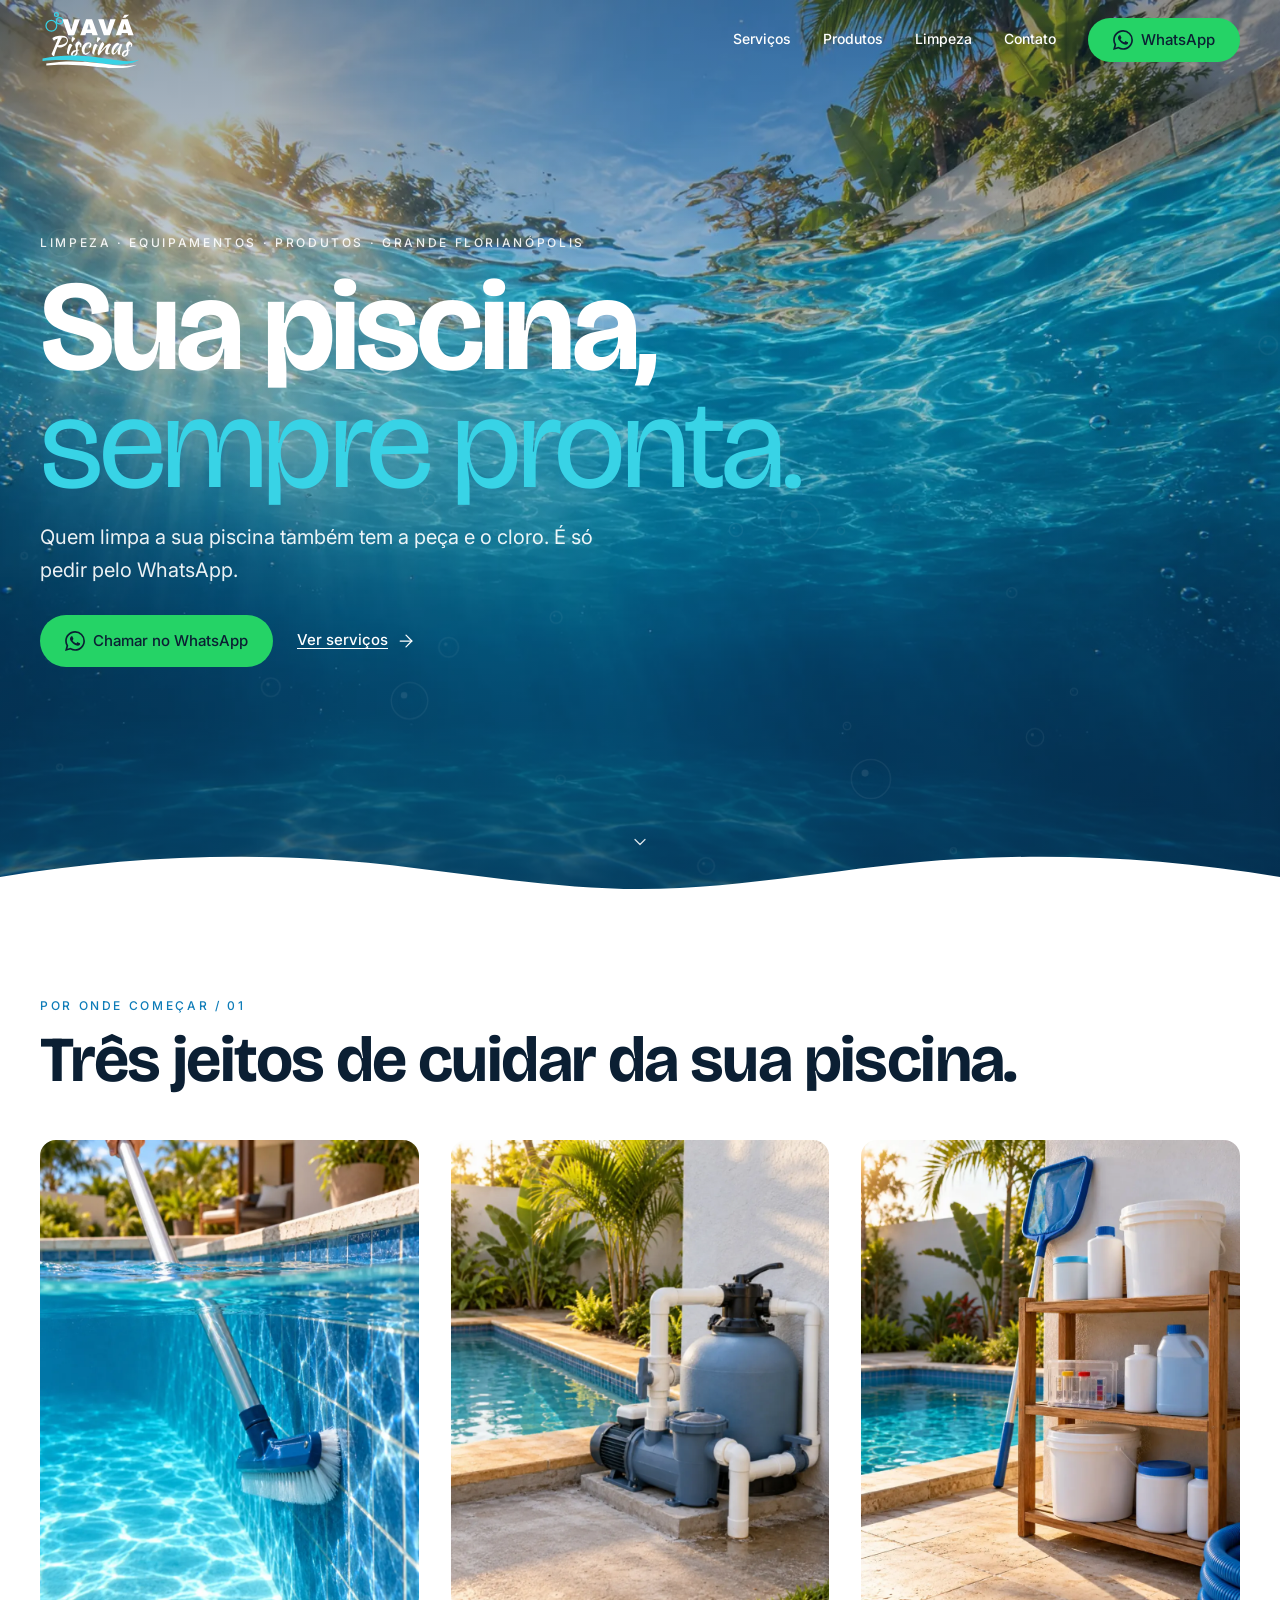
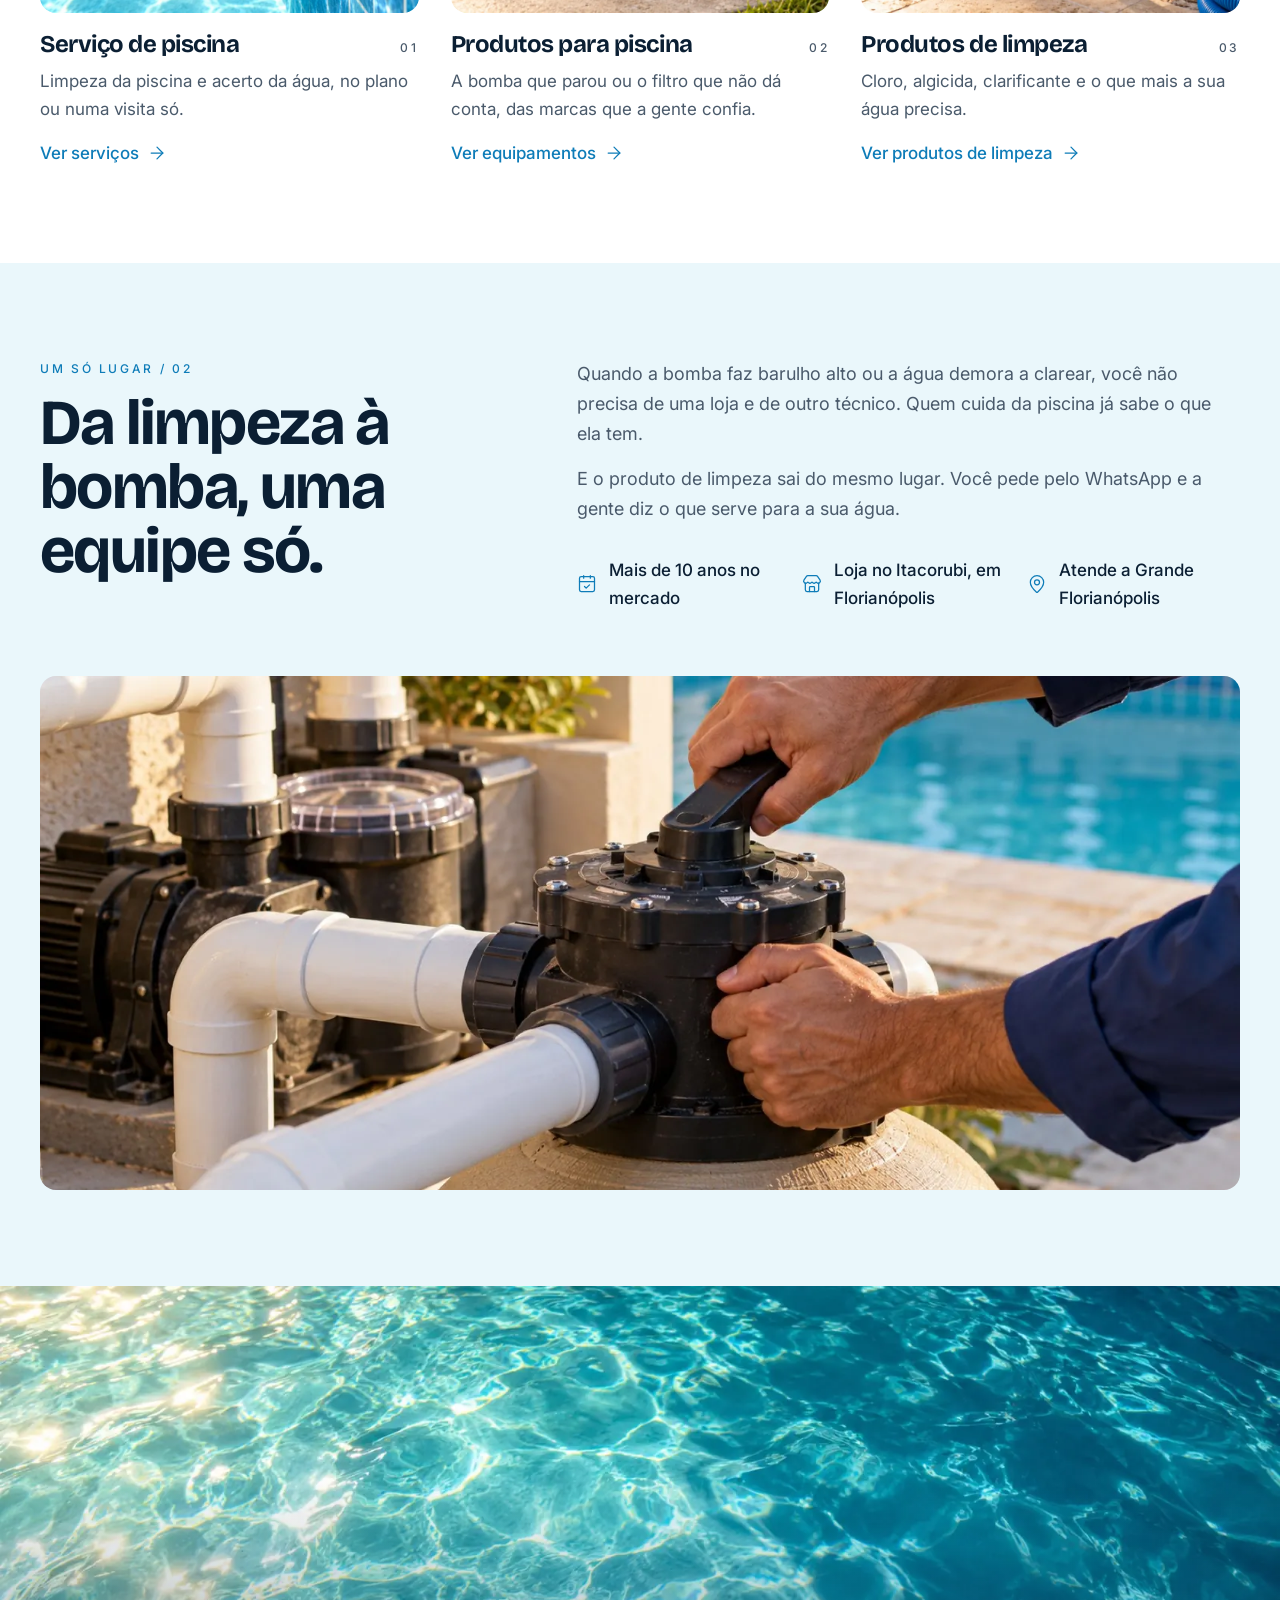
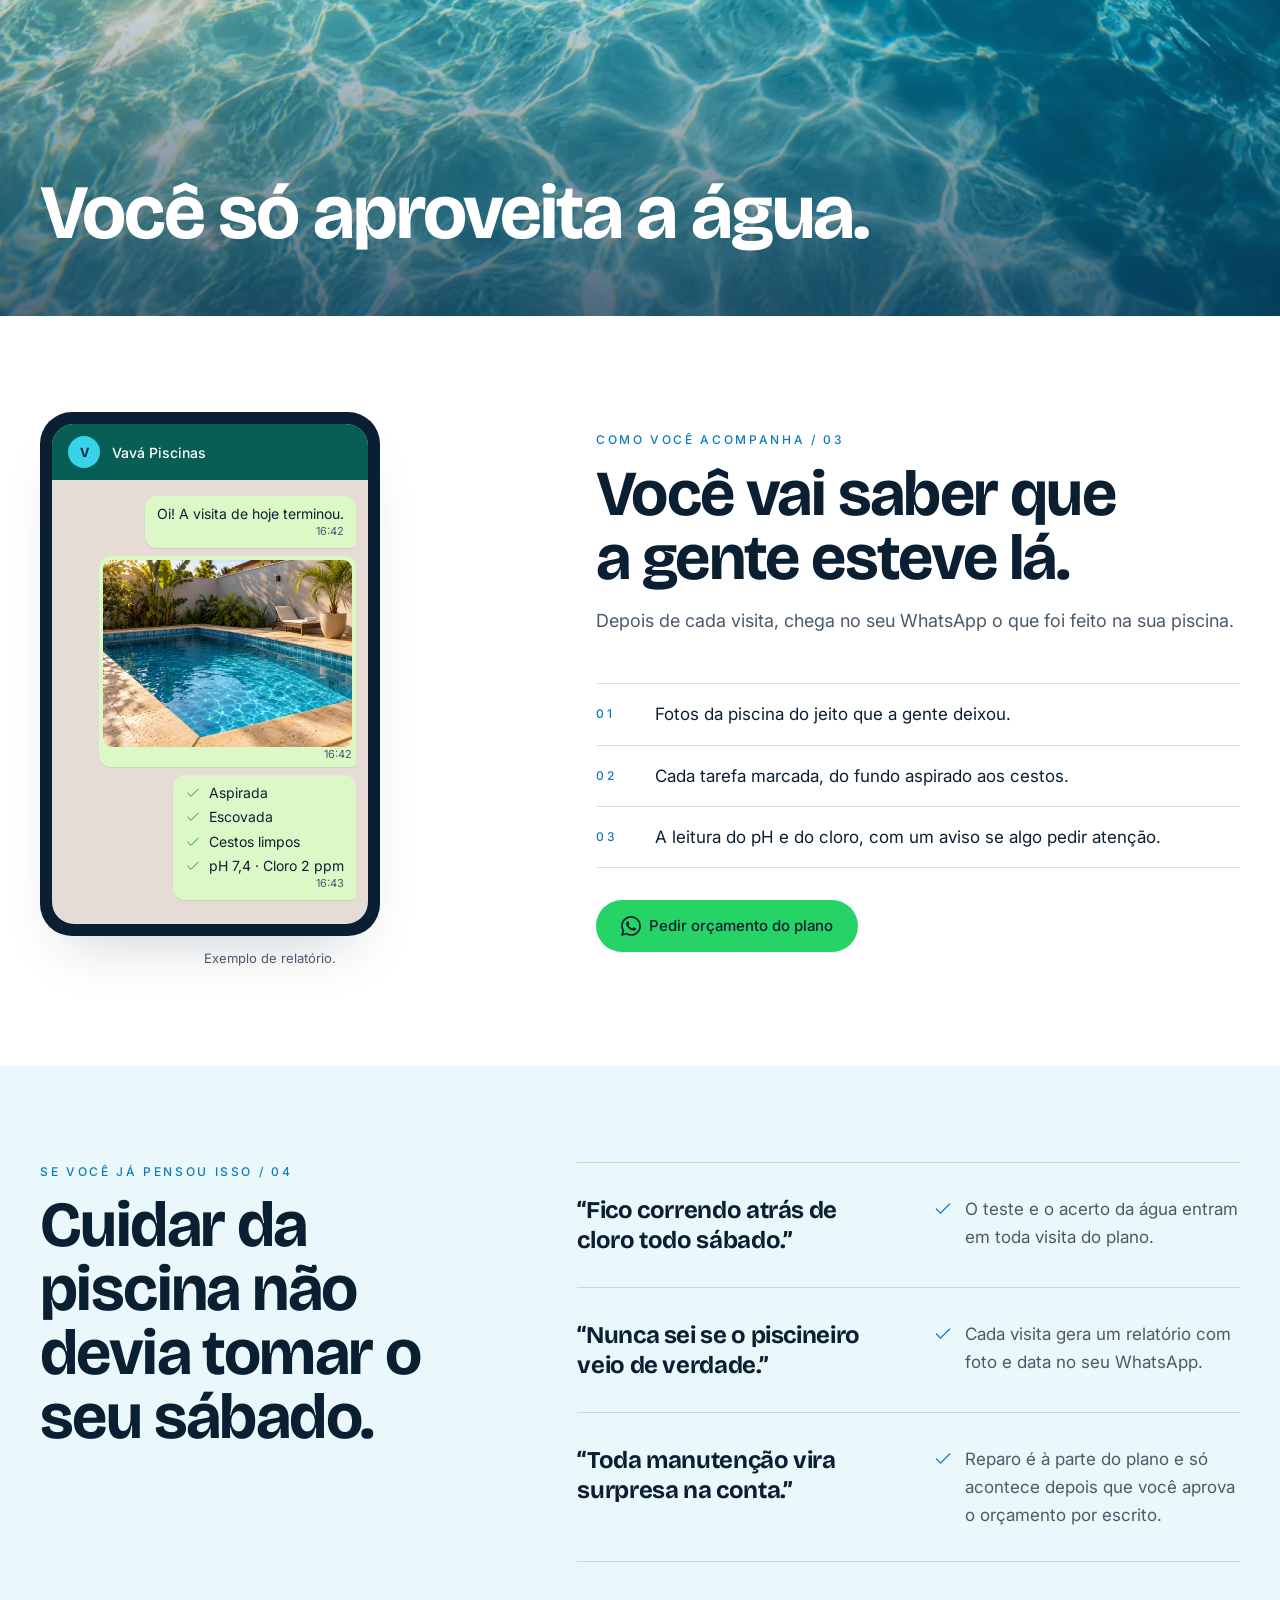
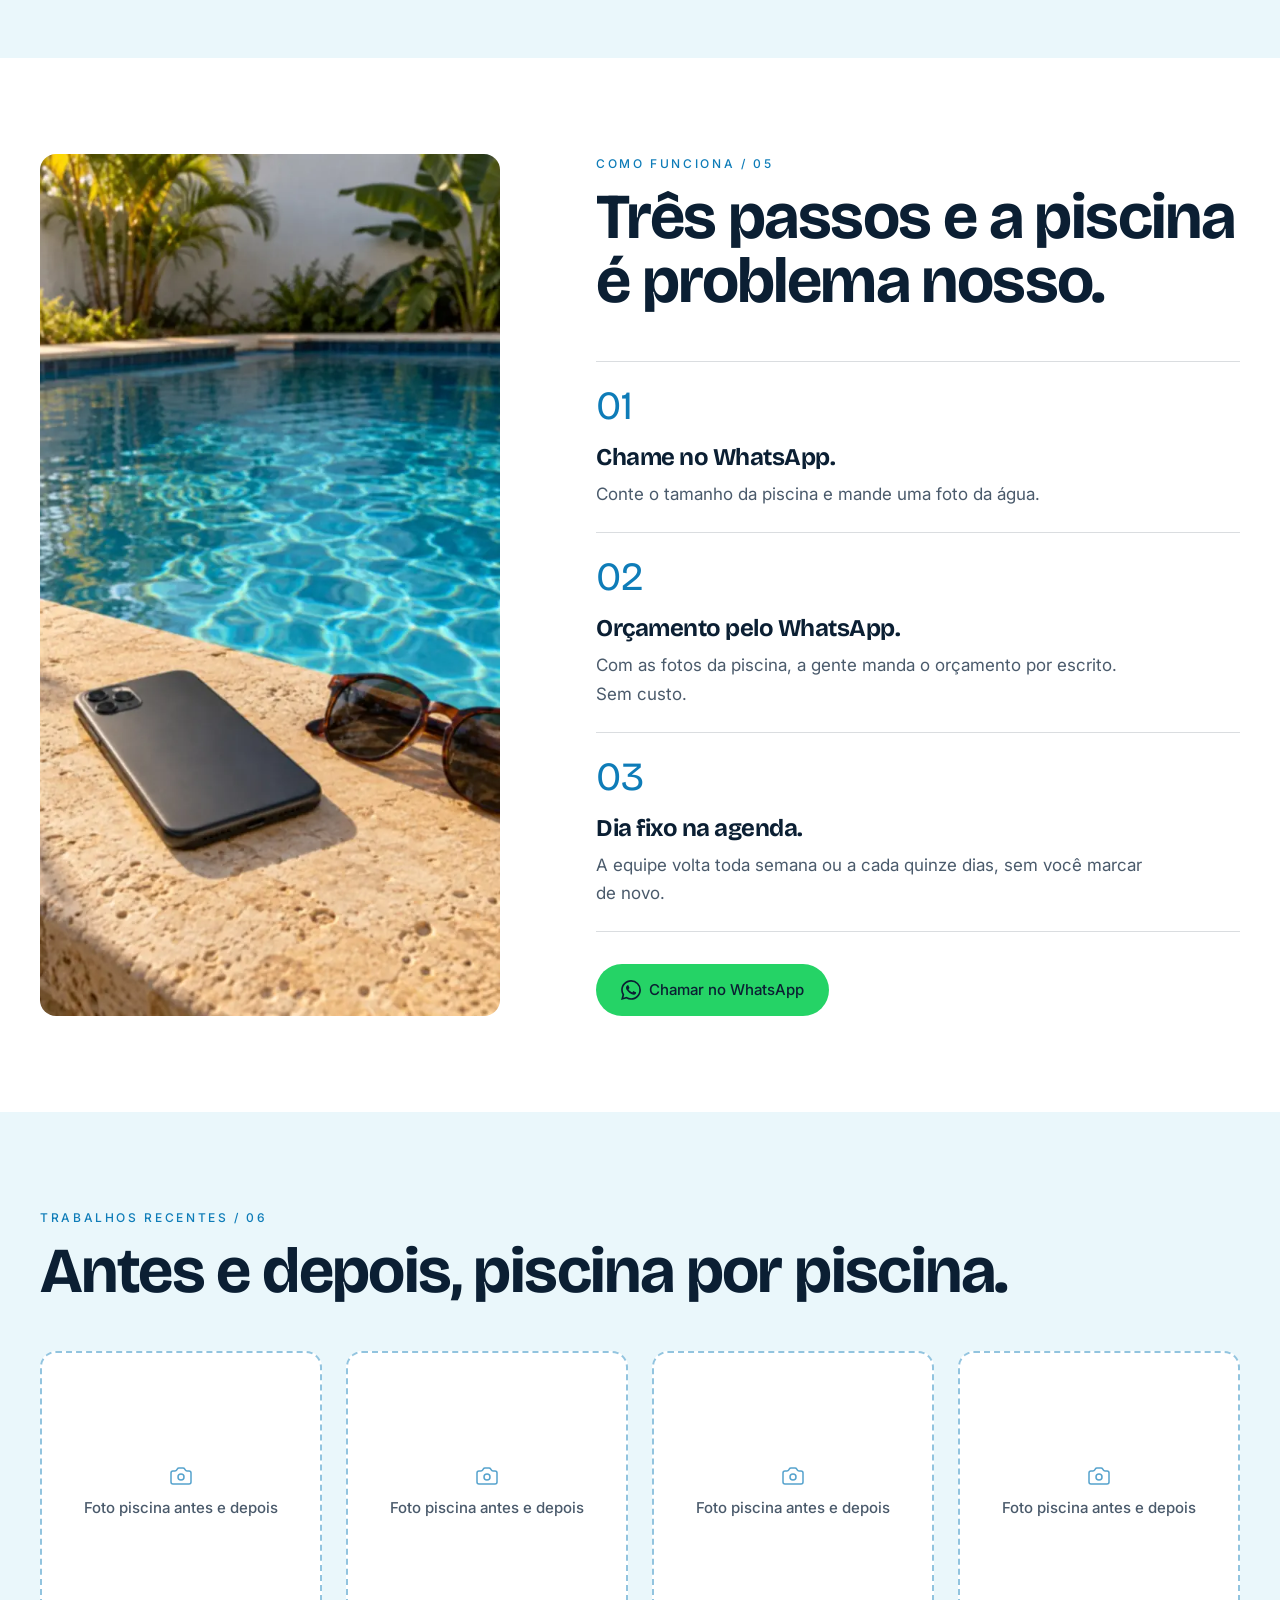
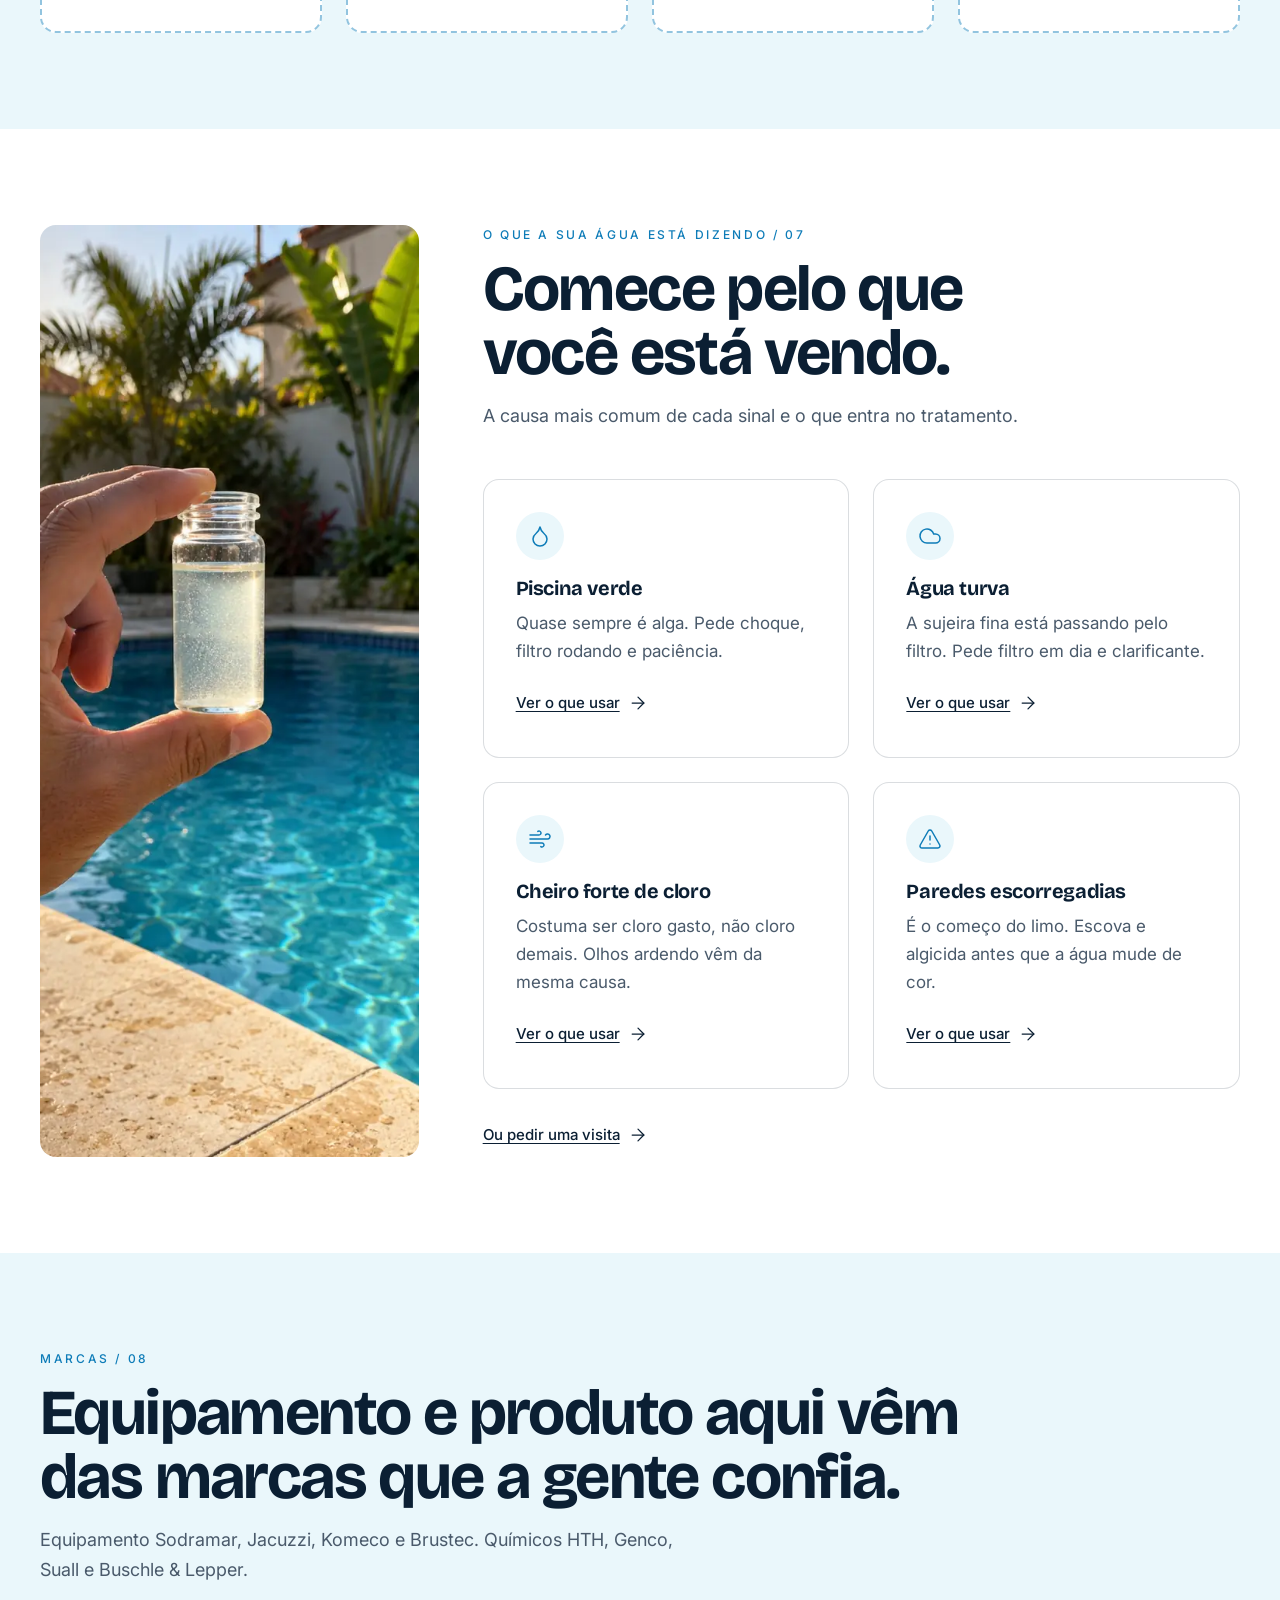
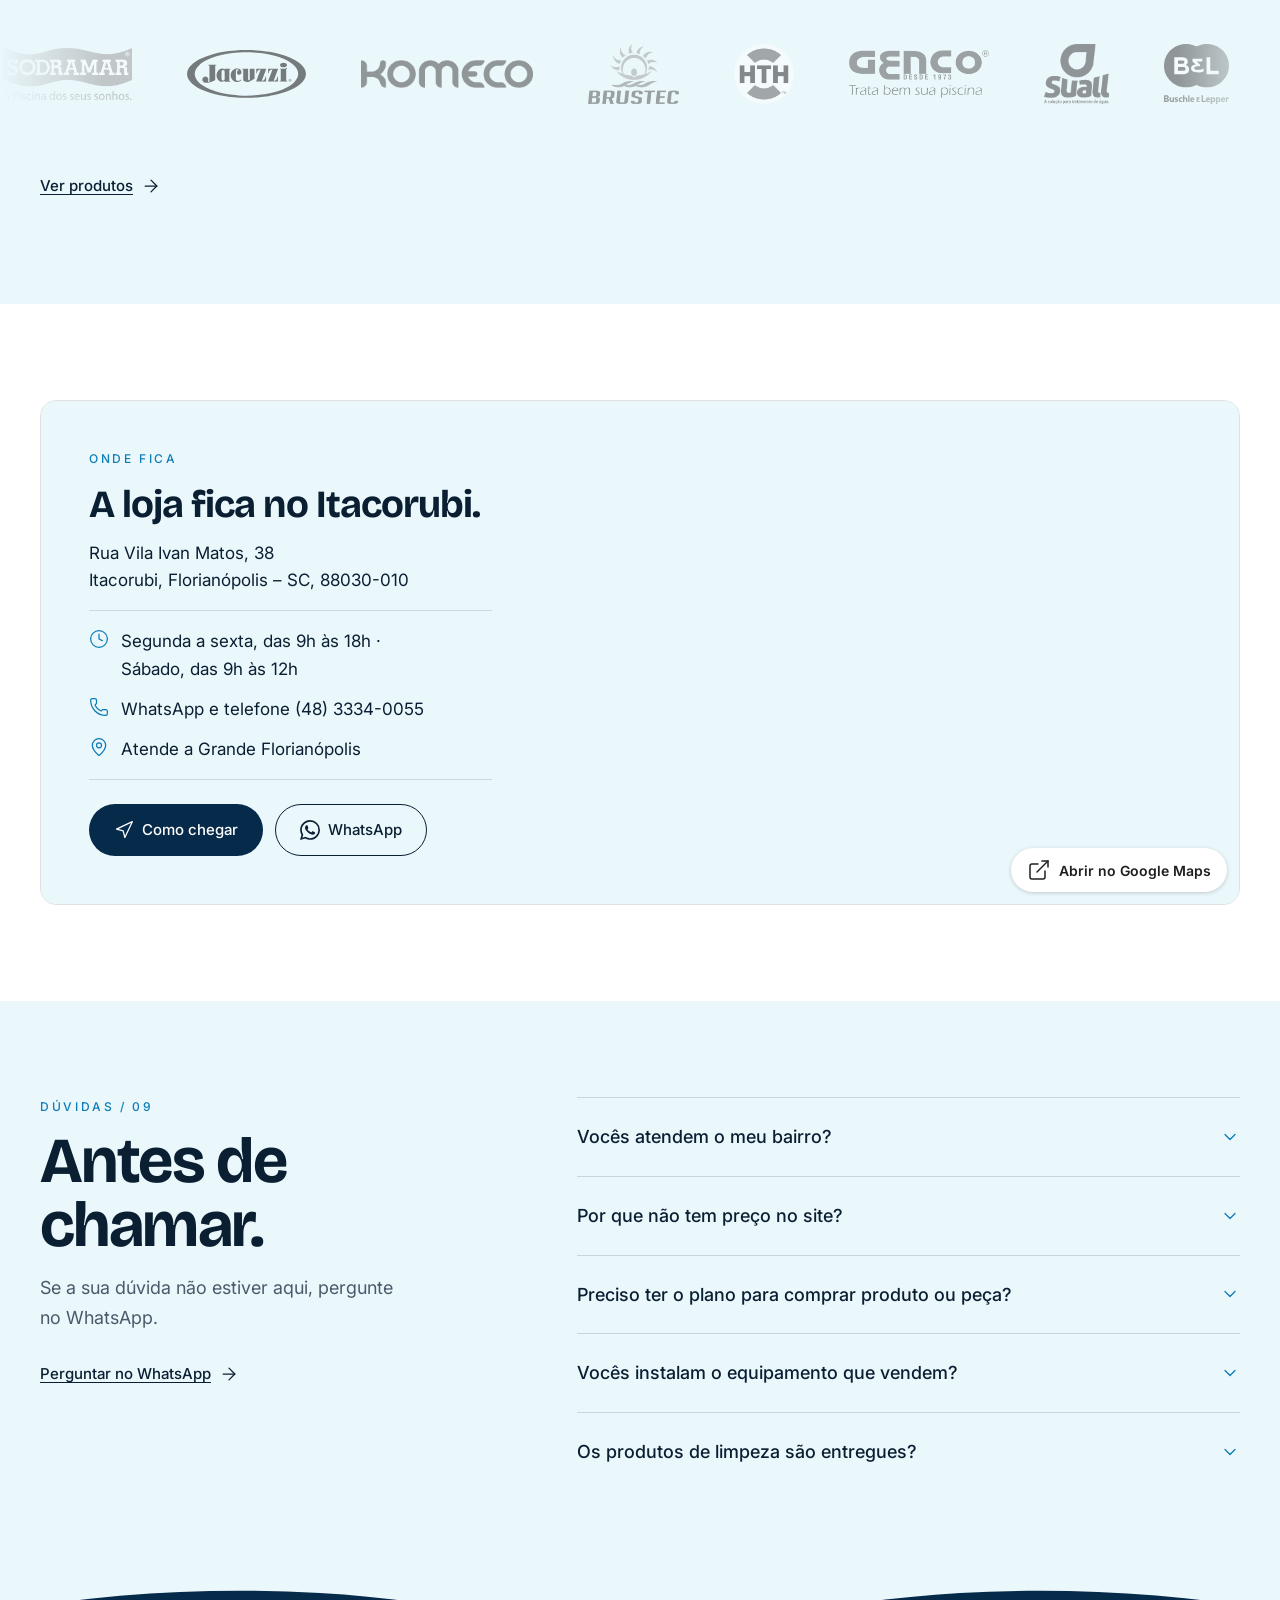
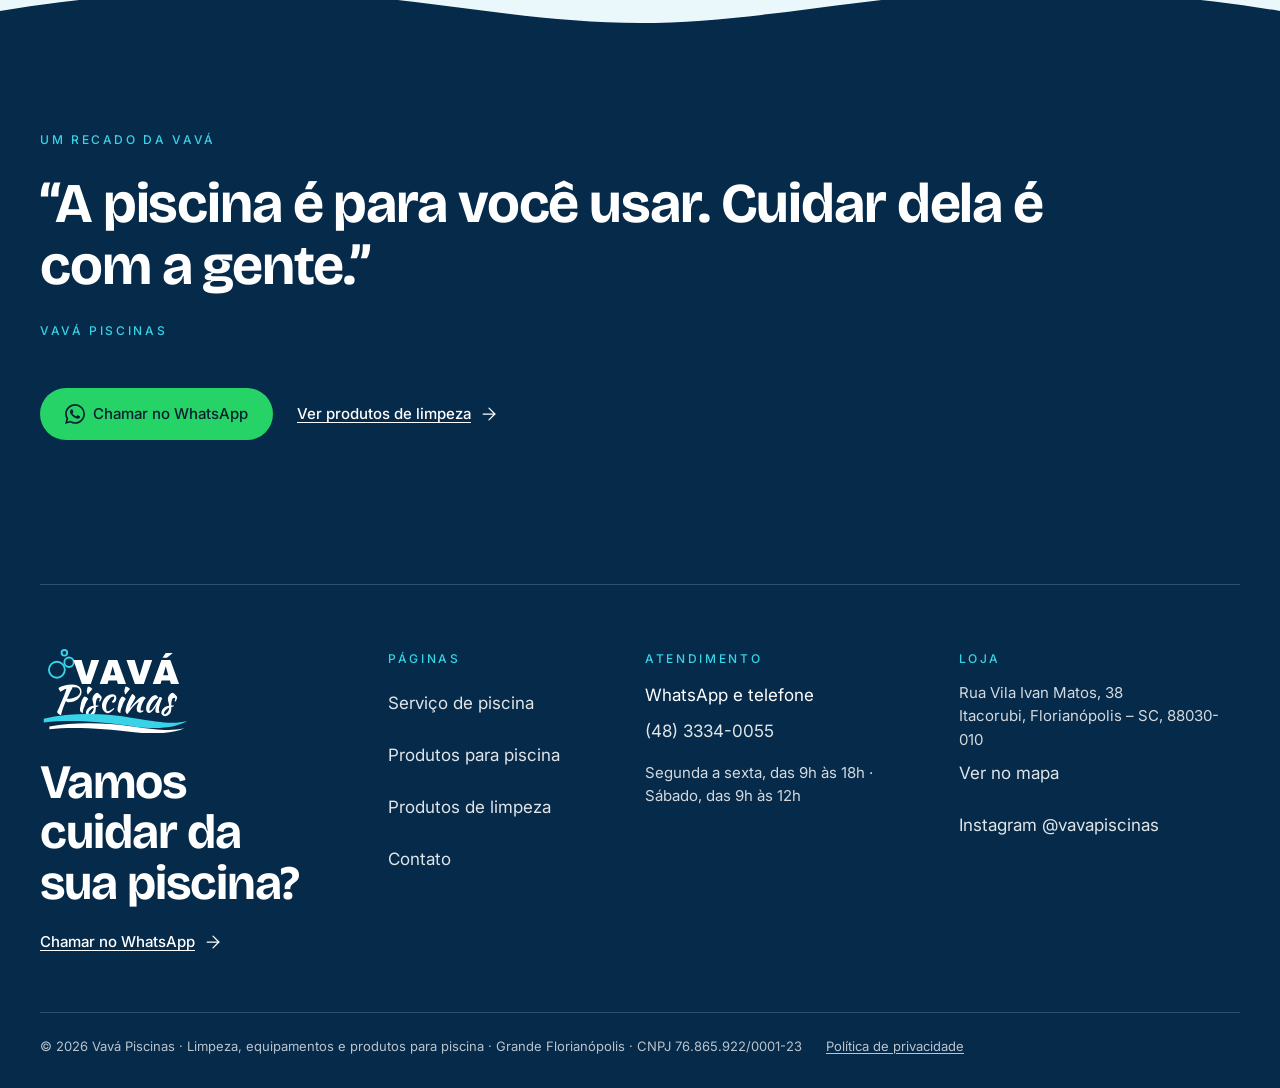
==== commit 31824617: "Revisão via Claude Desktop 2026-10-22 01:03" ====
--- a/index.html
+++ b/index.html
@@ -23,7 +23,7 @@
 <link rel="stylesheet" href="assets/css/base.css?v=4cfa7f89">
 <link rel="stylesheet" href="assets/css/style.css?v=1015e75c">
 <script type="application/ld+json">{"@context": "https://schema.org", "@type": "LocalBusiness", "name": "Vavá Piscinas", "description": "Limpeza e manutenção de piscina, venda de equipamentos e de produtos de limpeza para piscina.", "telephone": "+55 48 3334-0055", "address": {"@type": "PostalAddress", "streetAddress": "Rua Vila Ivan Matos, 38", "addressLocality": "Florianópolis", "addressRegion": "SC", "postalCode": "88030-010", "addressCountry": "BR"}, "areaServed": "Grande Florianópolis", "openingHoursSpecification": [{"@type": "OpeningHoursSpecification", "dayOfWeek": ["Monday", "Tuesday", "Wednesday", "Thursday", "Friday"], "opens": "09:00", "closes": "18:00"}, {"@type": "OpeningHoursSpecification", "dayOfWeek": "Saturday", "opens": "09:00", "closes": "12:00"}], "sameAs": ["https://www.instagram.com/vavapiscinas/"]}</script>
-<script type="application/ld+json">{"@context": "https://schema.org", "@type": "FAQPage", "mainEntity": [{"@type": "Question", "name": "Vocês atendem o meu bairro?", "acceptedAnswer": {"@type": "Answer", "text": "A gente atende a Grande Florianópolis. Mande o endereço no WhatsApp que a gente confirma."}}, {"@type": "Question", "name": "Por que não tem preço no site?", "acceptedAnswer": {"@type": "Answer", "text": "Porque o valor depende da piscina: tamanho, estado da água e o que ela precisa. O orçamento vem na conversa, antes de qualquer serviço."}}, {"@type": "Question", "name": "Preciso ter o plano para comprar produto ou peça?", "acceptedAnswer": {"@type": "Answer", "text": "Não. Você pode pedir só o produto de limpeza ou só o equipamento, pelo WhatsApp ou na loja do Itacorubi."}}, {"@type": "Question", "name": "Vocês instalam o equipamento que vendem?", "acceptedAnswer": {"@type": "Answer", "text": "Depende do equipamento. Quando você pergunta pelo modelo, a gente diz se instala e se isso muda o valor."}}]}</script>
+<script type="application/ld+json">{"@context": "https://schema.org", "@type": "FAQPage", "mainEntity": [{"@type": "Question", "name": "Vocês atendem o meu bairro?", "acceptedAnswer": {"@type": "Answer", "text": "A gente atende a Grande Florianópolis. Mande o endereço no WhatsApp que a gente confirma."}}, {"@type": "Question", "name": "Por que não tem preço no site?", "acceptedAnswer": {"@type": "Answer", "text": "Porque o valor depende da piscina: tamanho, estado da água e o que ela precisa. O orçamento vem na conversa, antes de qualquer serviço."}}, {"@type": "Question", "name": "Preciso ter o plano para comprar produto ou peça?", "acceptedAnswer": {"@type": "Answer", "text": "Não. Você pode pedir só o produto de limpeza ou só o equipamento, pelo WhatsApp ou na loja do Itacorubi."}}, {"@type": "Question", "name": "Vocês instalam o equipamento que vendem?", "acceptedAnswer": {"@type": "Answer", "text": "Depende do equipamento. Quando você pergunta pelo modelo, a gente diz se instala e se isso muda o valor."}}, {"@type": "Question", "name": "Os produtos de limpeza são entregues?", "acceptedAnswer": {"@type": "Answer", "text": "Sim. A gente entrega em toda Florianópolis. Se preferir, também dá para retirar na loja do Itacorubi."}}]}</script>
 </head>
 <body>
 <a class="pular-conteudo" href="#conteudo">Pular para o conteúdo</a>
@@ -198,7 +198,7 @@
 <section class="secao secao--foam" id="duvidas">
   <div class="container split">
     <div class="split__cabeca revelar"><p class="rotulo">Dúvidas <span class="nowrap">/ 09</span></p><h2>Antes de chamar.</h2><p class="apoio">Se a sua dúvida não estiver aqui, pergunte no WhatsApp.</p><a class="link-cta" href="https://wa.me/554833340055?text=Ol%C3%A1%21%20Vim%20pelo%20site%20e%20tenho%20uma%20d%C3%BAvida." target="_blank" rel="noopener" data-origem="duvidas">Perguntar no WhatsApp<svg aria-hidden="true" focusable="false" class="icone icone--arrow-right" xmlns="http://www.w3.org/2000/svg" width="24" height="24" viewBox="0 0 24 24" fill="none" stroke="currentColor" stroke-width="1.5" stroke-linecap="round" stroke-linejoin="round" ><path d="M5 12h14" /><path d="m12 5 7 7-7 7" /></svg></a></div>
-    <div class="duvidas revelar"><details><summary>Vocês atendem o meu bairro?<svg aria-hidden="true" focusable="false" class="icone icone--chevron-down" xmlns="http://www.w3.org/2000/svg" width="24" height="24" viewBox="0 0 24 24" fill="none" stroke="currentColor" stroke-width="1.5" stroke-linecap="round" stroke-linejoin="round" ><path d="m6 9 6 6 6-6" /></svg></summary><p>A gente atende a Grande Florianópolis. Mande o endereço no WhatsApp que a gente confirma.</p></details><details><summary>Por que não tem preço no site?<svg aria-hidden="true" focusable="false" class="icone icone--chevron-down" xmlns="http://www.w3.org/2000/svg" width="24" height="24" viewBox="0 0 24 24" fill="none" stroke="currentColor" stroke-width="1.5" stroke-linecap="round" stroke-linejoin="round" ><path d="m6 9 6 6 6-6" /></svg></summary><p>Porque o valor depende da piscina: tamanho, estado da água e o que ela precisa. O orçamento vem na conversa, antes de qualquer serviço.</p></details><details><summary>Preciso ter o plano para comprar produto ou peça?<svg aria-hidden="true" focusable="false" class="icone icone--chevron-down" xmlns="http://www.w3.org/2000/svg" width="24" height="24" viewBox="0 0 24 24" fill="none" stroke="currentColor" stroke-width="1.5" stroke-linecap="round" stroke-linejoin="round" ><path d="m6 9 6 6 6-6" /></svg></summary><p>Não. Você pode pedir só o produto de limpeza ou só o equipamento, pelo WhatsApp ou na loja do Itacorubi.</p></details><details><summary>Vocês instalam o equipamento que vendem?<svg aria-hidden="true" focusable="false" class="icone icone--chevron-down" xmlns="http://www.w3.org/2000/svg" width="24" height="24" viewBox="0 0 24 24" fill="none" stroke="currentColor" stroke-width="1.5" stroke-linecap="round" stroke-linejoin="round" ><path d="m6 9 6 6 6-6" /></svg></summary><p>Depende do equipamento. Quando você pergunta pelo modelo, a gente diz se instala e se isso muda o valor.</p></details><details><summary>Os produtos de limpeza são entregues?<svg aria-hidden="true" focusable="false" class="icone icone--chevron-down" xmlns="http://www.w3.org/2000/svg" width="24" height="24" viewBox="0 0 24 24" fill="none" stroke="currentColor" stroke-width="1.5" stroke-linecap="round" stroke-linejoin="round" ><path d="m6 9 6 6 6-6" /></svg></summary><div class="aviso-pendente" role="note"><p class="aviso-pendente__rotulo">PRECISA DE RESPOSTA DO VINI:</p><p>vocês entregam os produtos de limpeza ou é só retirada na loja?</p></div></details></div>
+    <div class="duvidas revelar"><details><summary>Vocês atendem o meu bairro?<svg aria-hidden="true" focusable="false" class="icone icone--chevron-down" xmlns="http://www.w3.org/2000/svg" width="24" height="24" viewBox="0 0 24 24" fill="none" stroke="currentColor" stroke-width="1.5" stroke-linecap="round" stroke-linejoin="round" ><path d="m6 9 6 6 6-6" /></svg></summary><p>A gente atende a Grande Florianópolis. Mande o endereço no WhatsApp que a gente confirma.</p></details><details><summary>Por que não tem preço no site?<svg aria-hidden="true" focusable="false" class="icone icone--chevron-down" xmlns="http://www.w3.org/2000/svg" width="24" height="24" viewBox="0 0 24 24" fill="none" stroke="currentColor" stroke-width="1.5" stroke-linecap="round" stroke-linejoin="round" ><path d="m6 9 6 6 6-6" /></svg></summary><p>Porque o valor depende da piscina: tamanho, estado da água e o que ela precisa. O orçamento vem na conversa, antes de qualquer serviço.</p></details><details><summary>Preciso ter o plano para comprar produto ou peça?<svg aria-hidden="true" focusable="false" class="icone icone--chevron-down" xmlns="http://www.w3.org/2000/svg" width="24" height="24" viewBox="0 0 24 24" fill="none" stroke="currentColor" stroke-width="1.5" stroke-linecap="round" stroke-linejoin="round" ><path d="m6 9 6 6 6-6" /></svg></summary><p>Não. Você pode pedir só o produto de limpeza ou só o equipamento, pelo WhatsApp ou na loja do Itacorubi.</p></details><details><summary>Vocês instalam o equipamento que vendem?<svg aria-hidden="true" focusable="false" class="icone icone--chevron-down" xmlns="http://www.w3.org/2000/svg" width="24" height="24" viewBox="0 0 24 24" fill="none" stroke="currentColor" stroke-width="1.5" stroke-linecap="round" stroke-linejoin="round" ><path d="m6 9 6 6 6-6" /></svg></summary><p>Depende do equipamento. Quando você pergunta pelo modelo, a gente diz se instala e se isso muda o valor.</p></details><details><summary>Os produtos de limpeza são entregues?<svg aria-hidden="true" focusable="false" class="icone icone--chevron-down" xmlns="http://www.w3.org/2000/svg" width="24" height="24" viewBox="0 0 24 24" fill="none" stroke="currentColor" stroke-width="1.5" stroke-linecap="round" stroke-linejoin="round" ><path d="m6 9 6 6 6-6" /></svg></summary><p>Sim. A gente entrega em toda Florianópolis. Se preferir, também dá para retirar na loja do Itacorubi.</p></details></div>
   </div>
 </section>
 
@@ -235,6 +235,6 @@
 </footer>
 <script src="assets/js/main.js?v=a861f517" defer></script>
 <script src="assets/js/movimento.js?v=b98ac9ae" defer></script>
-<script src="assets/js/site.js?v=4b13898d" defer></script>
+<script src="assets/js/site.js?v=582617d5" defer></script>
 </body>
 </html>
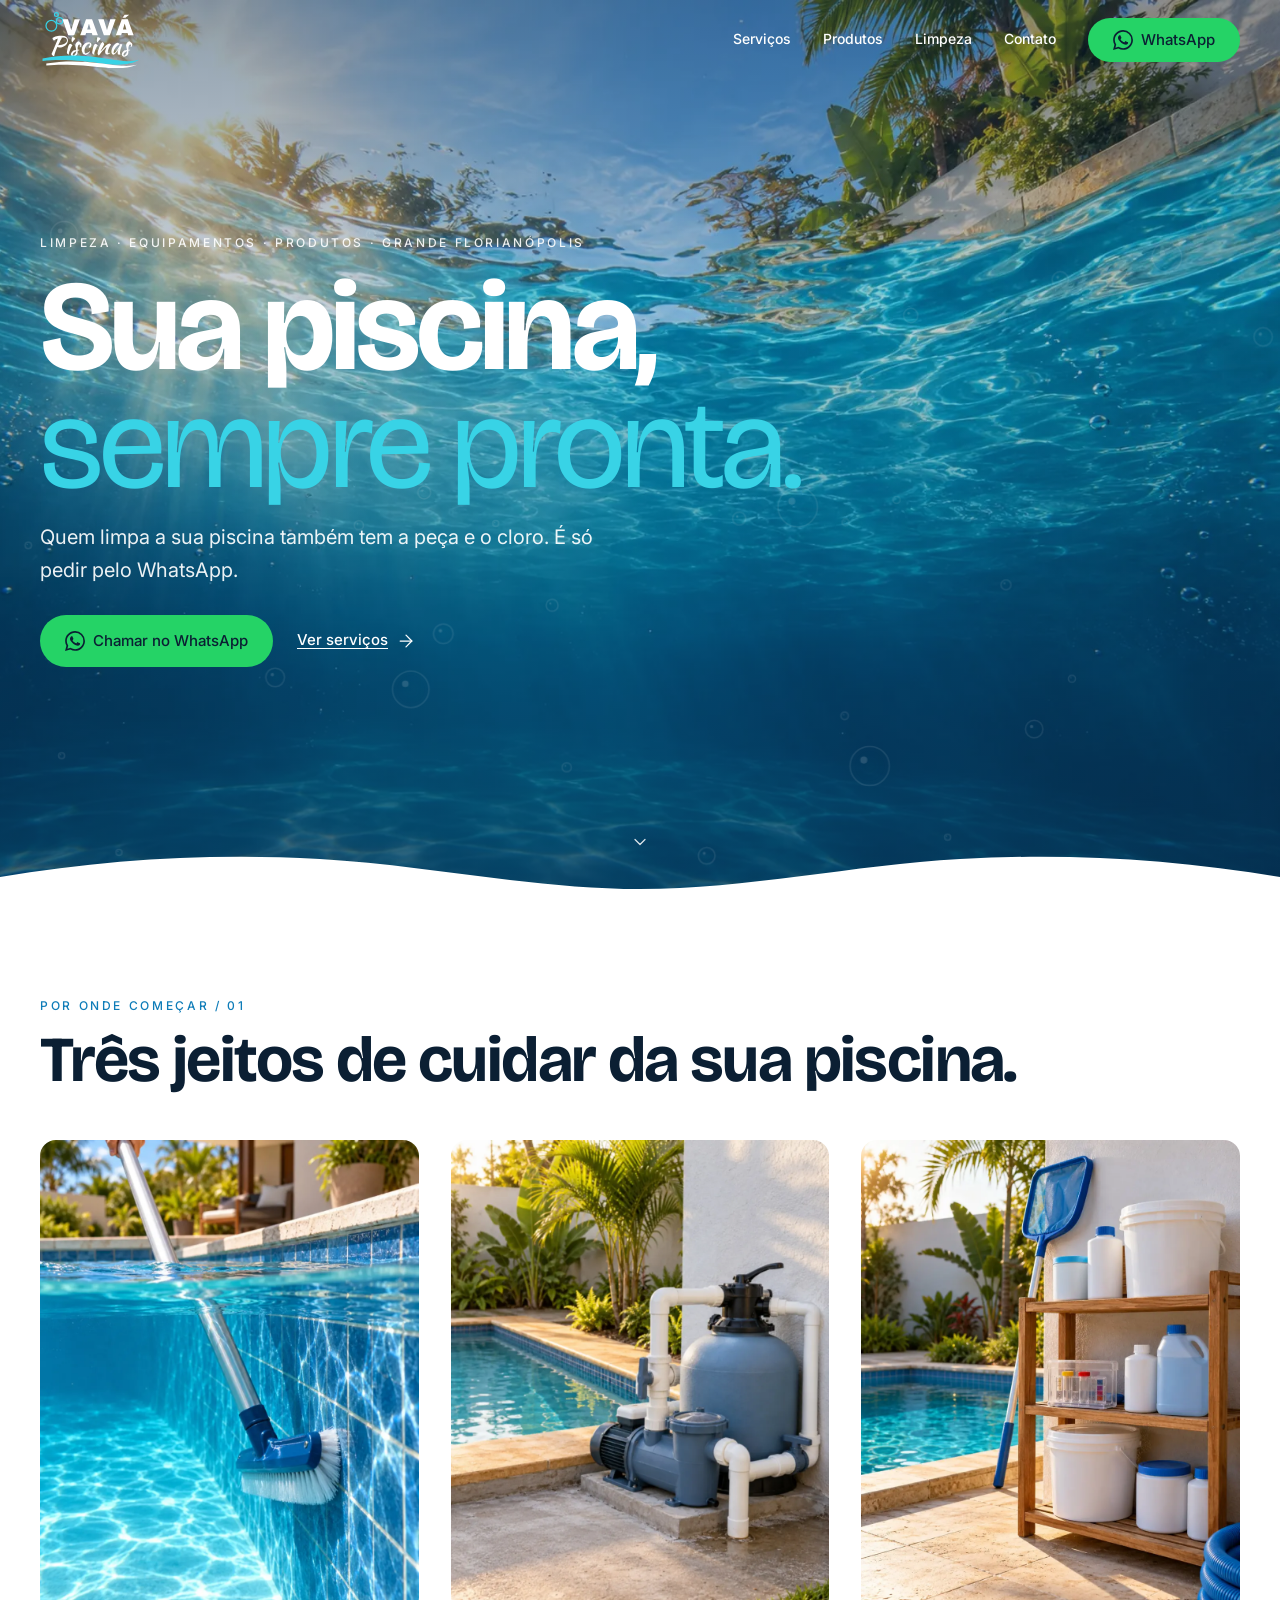
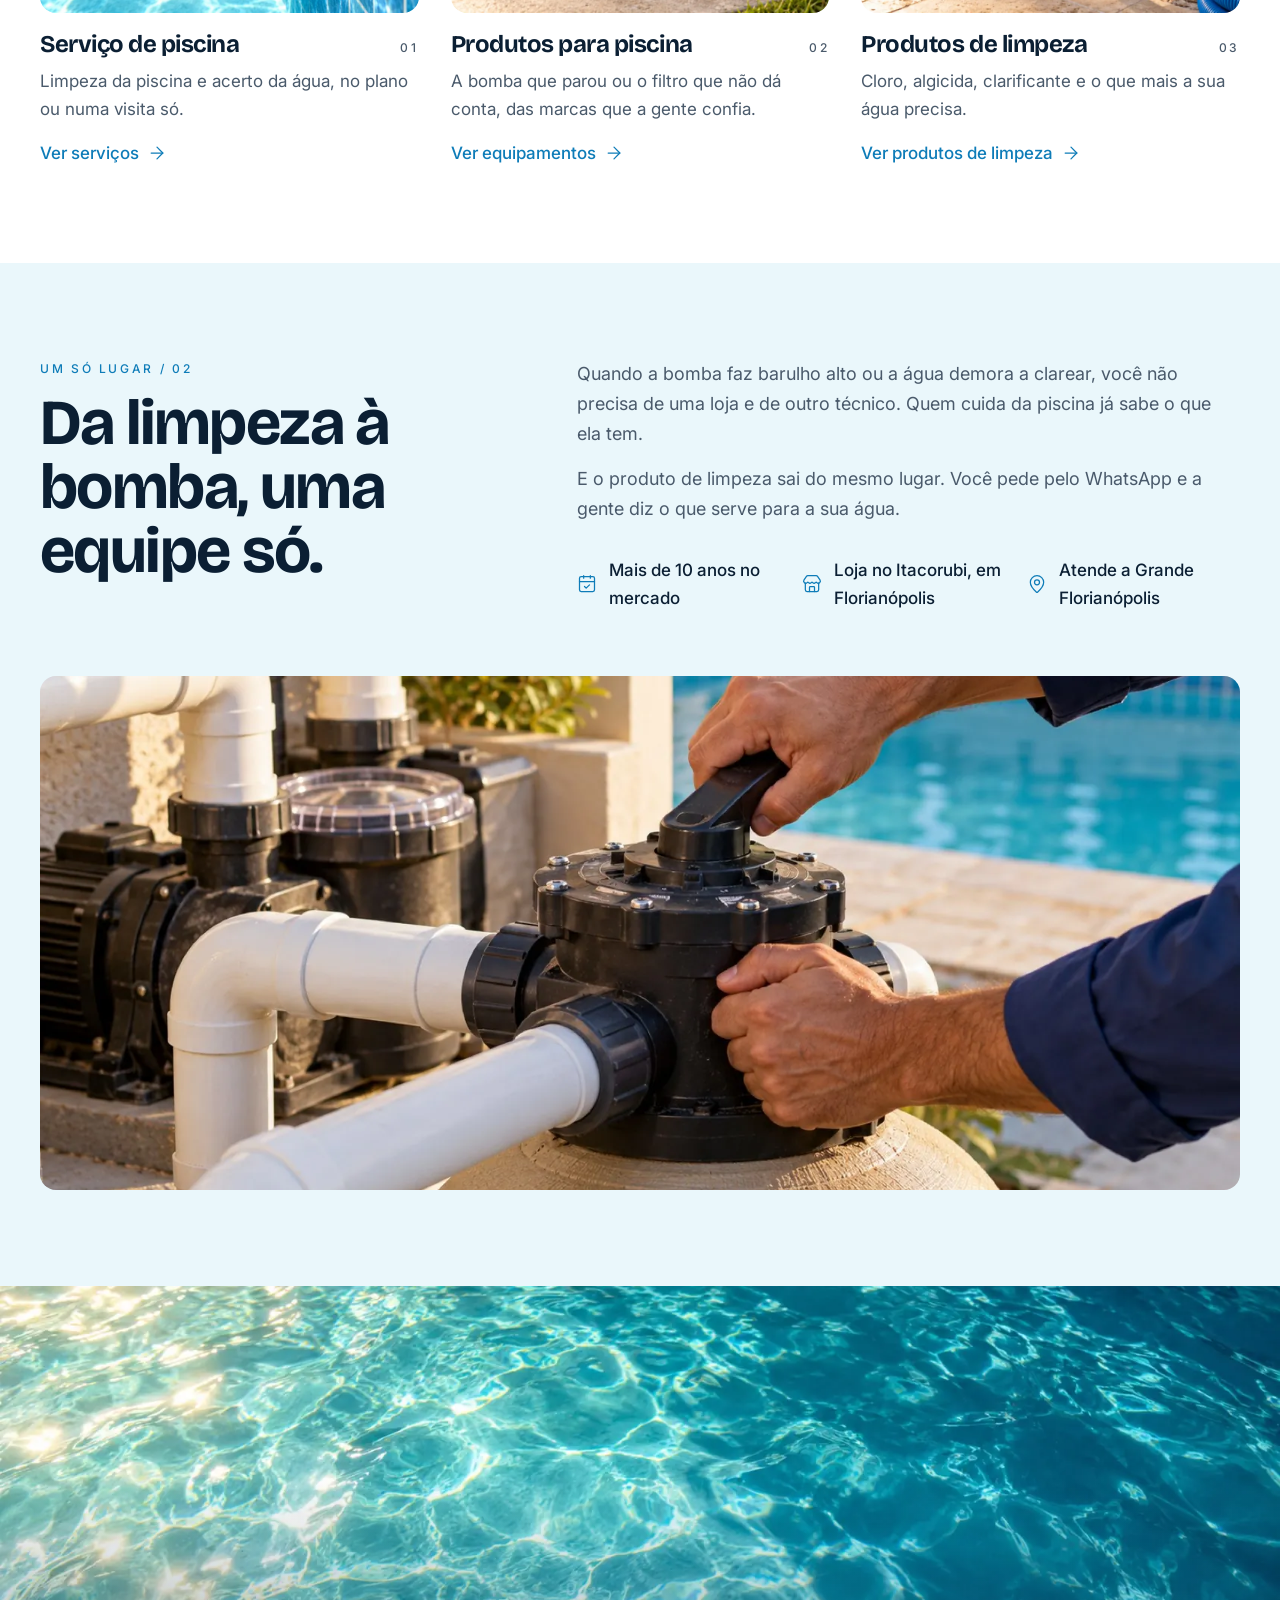
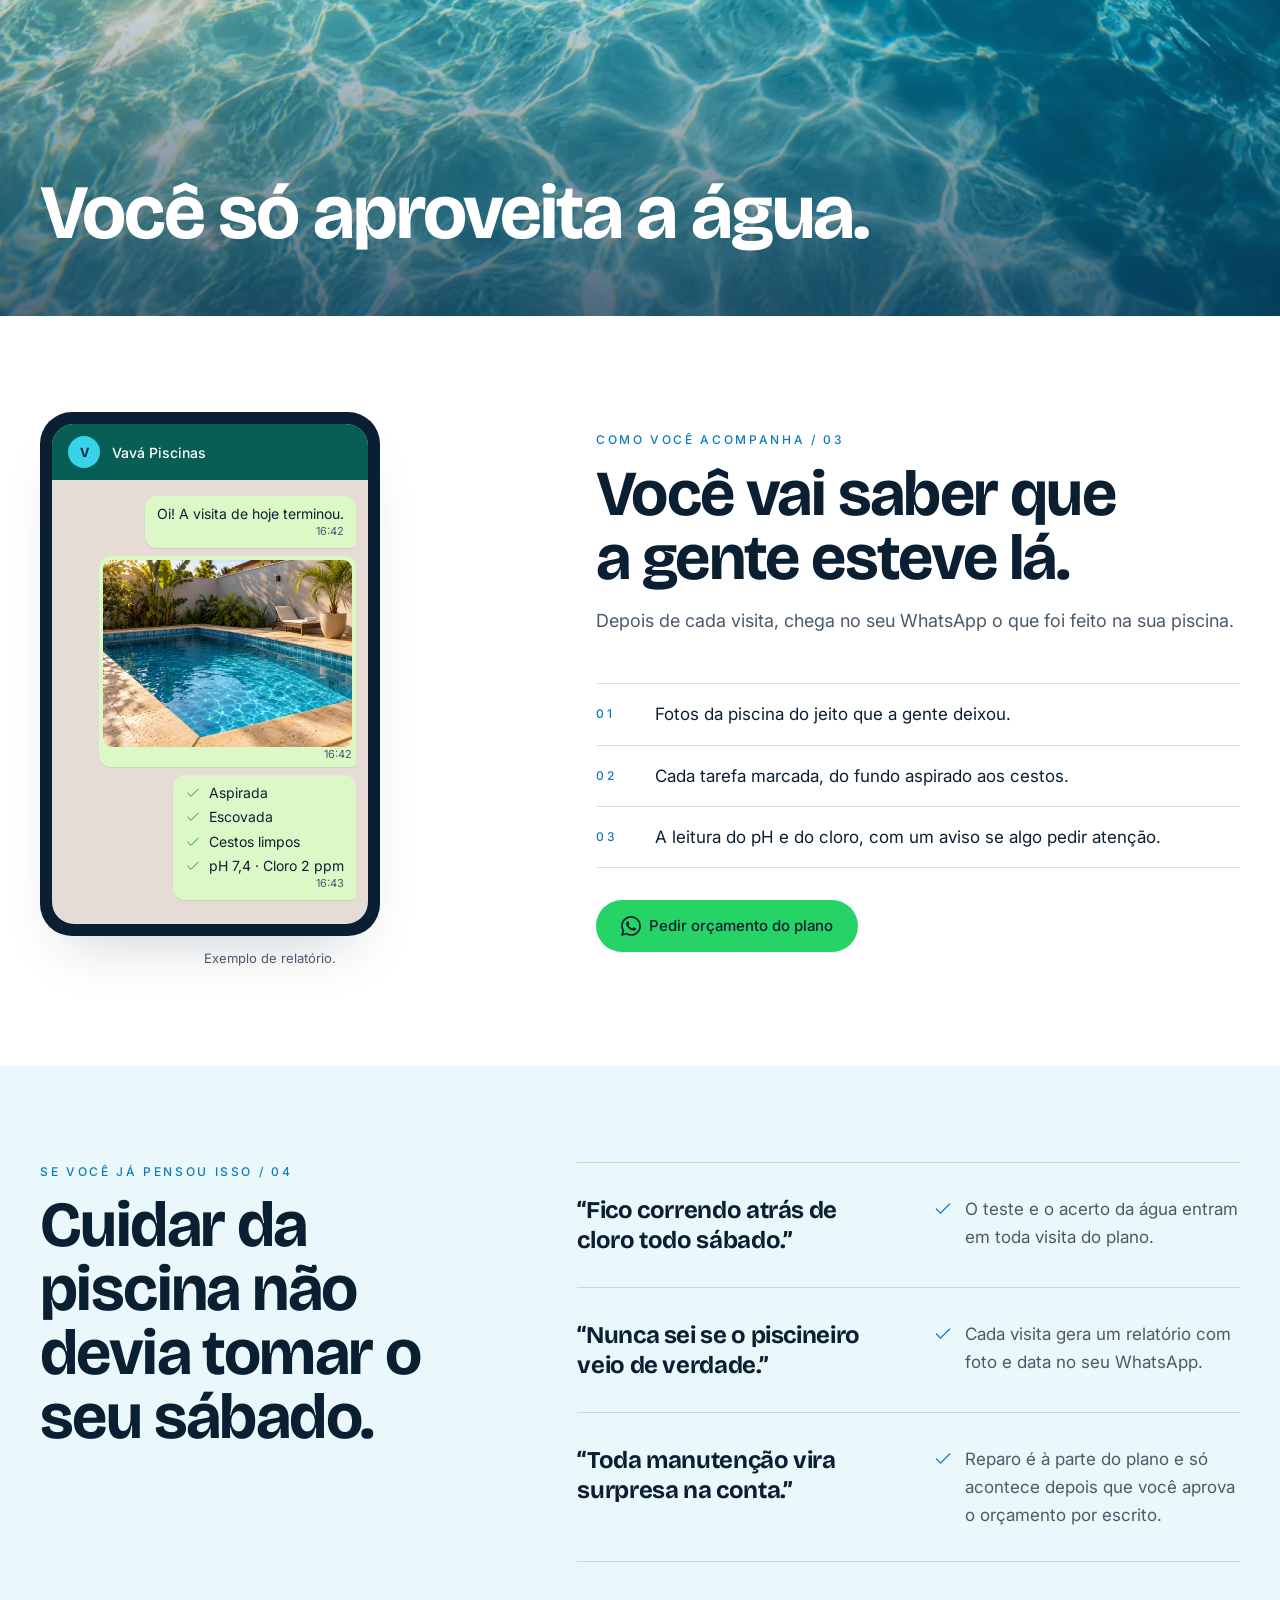
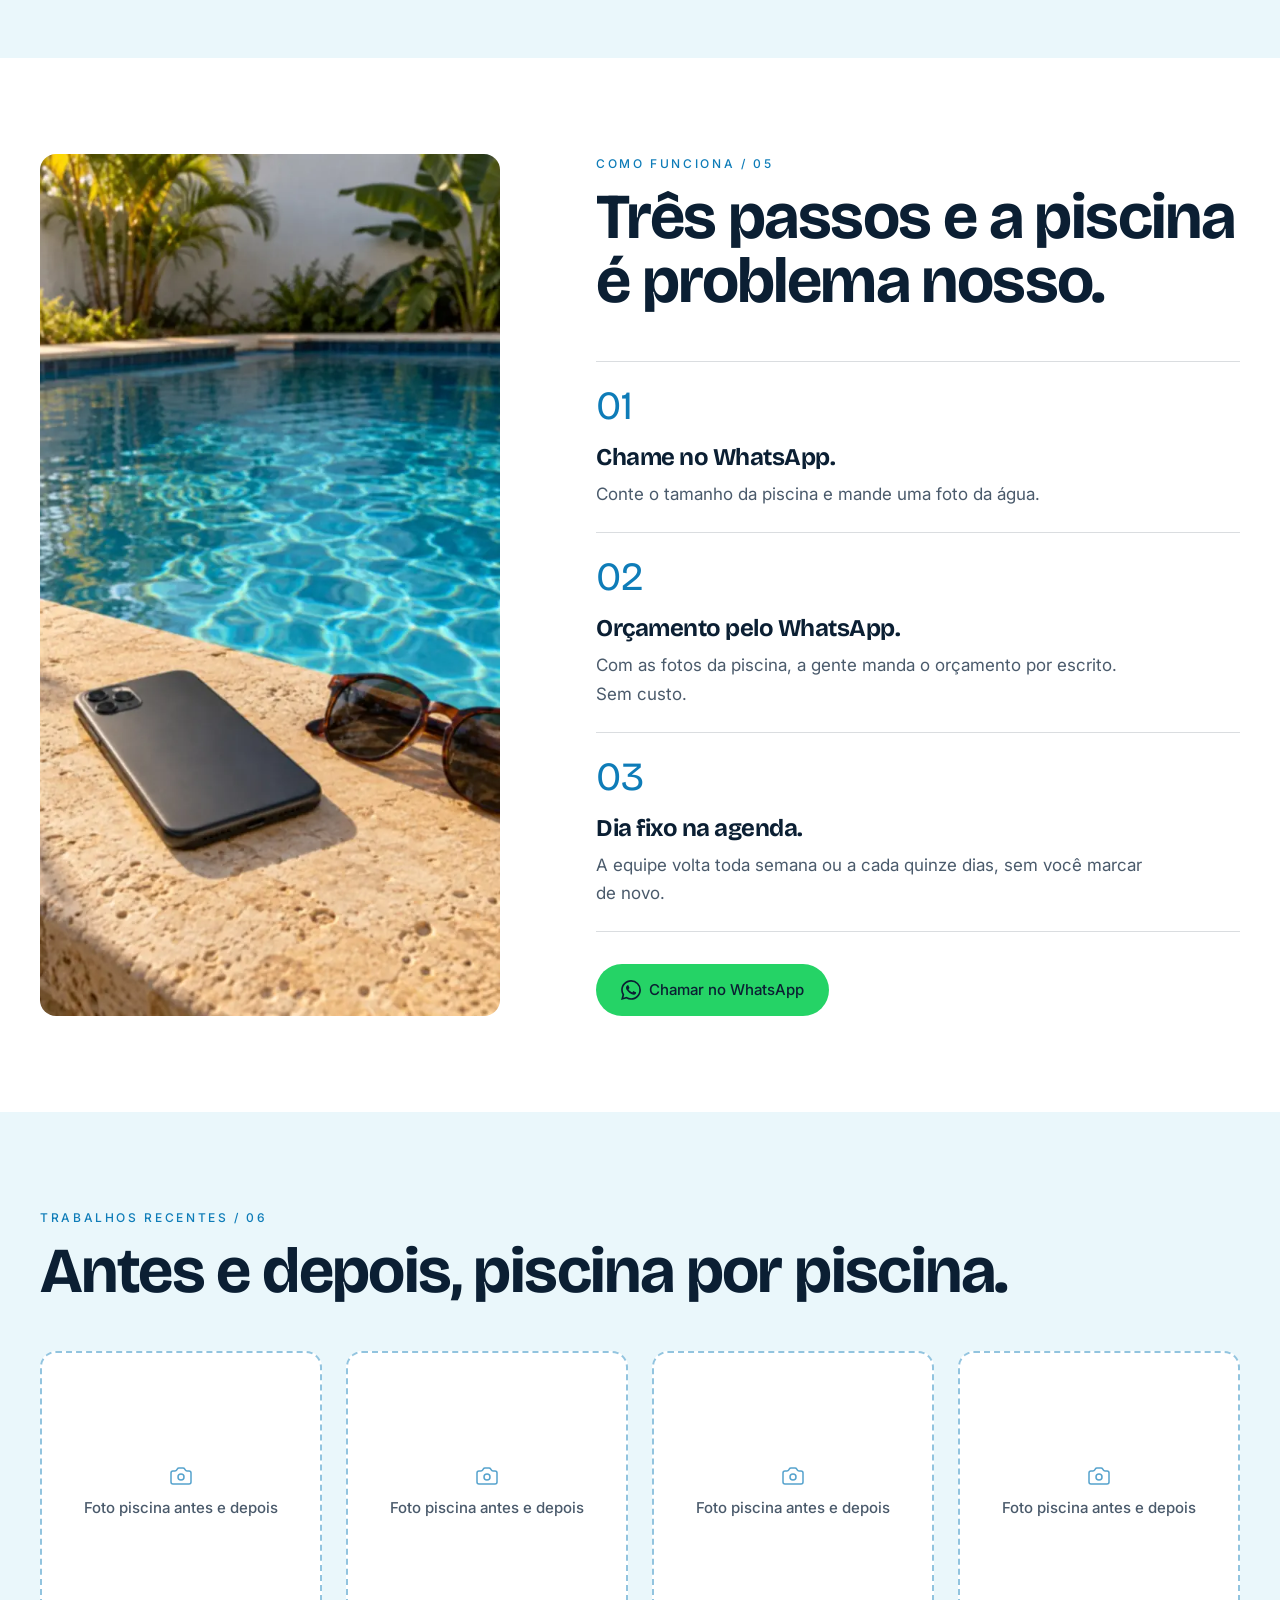
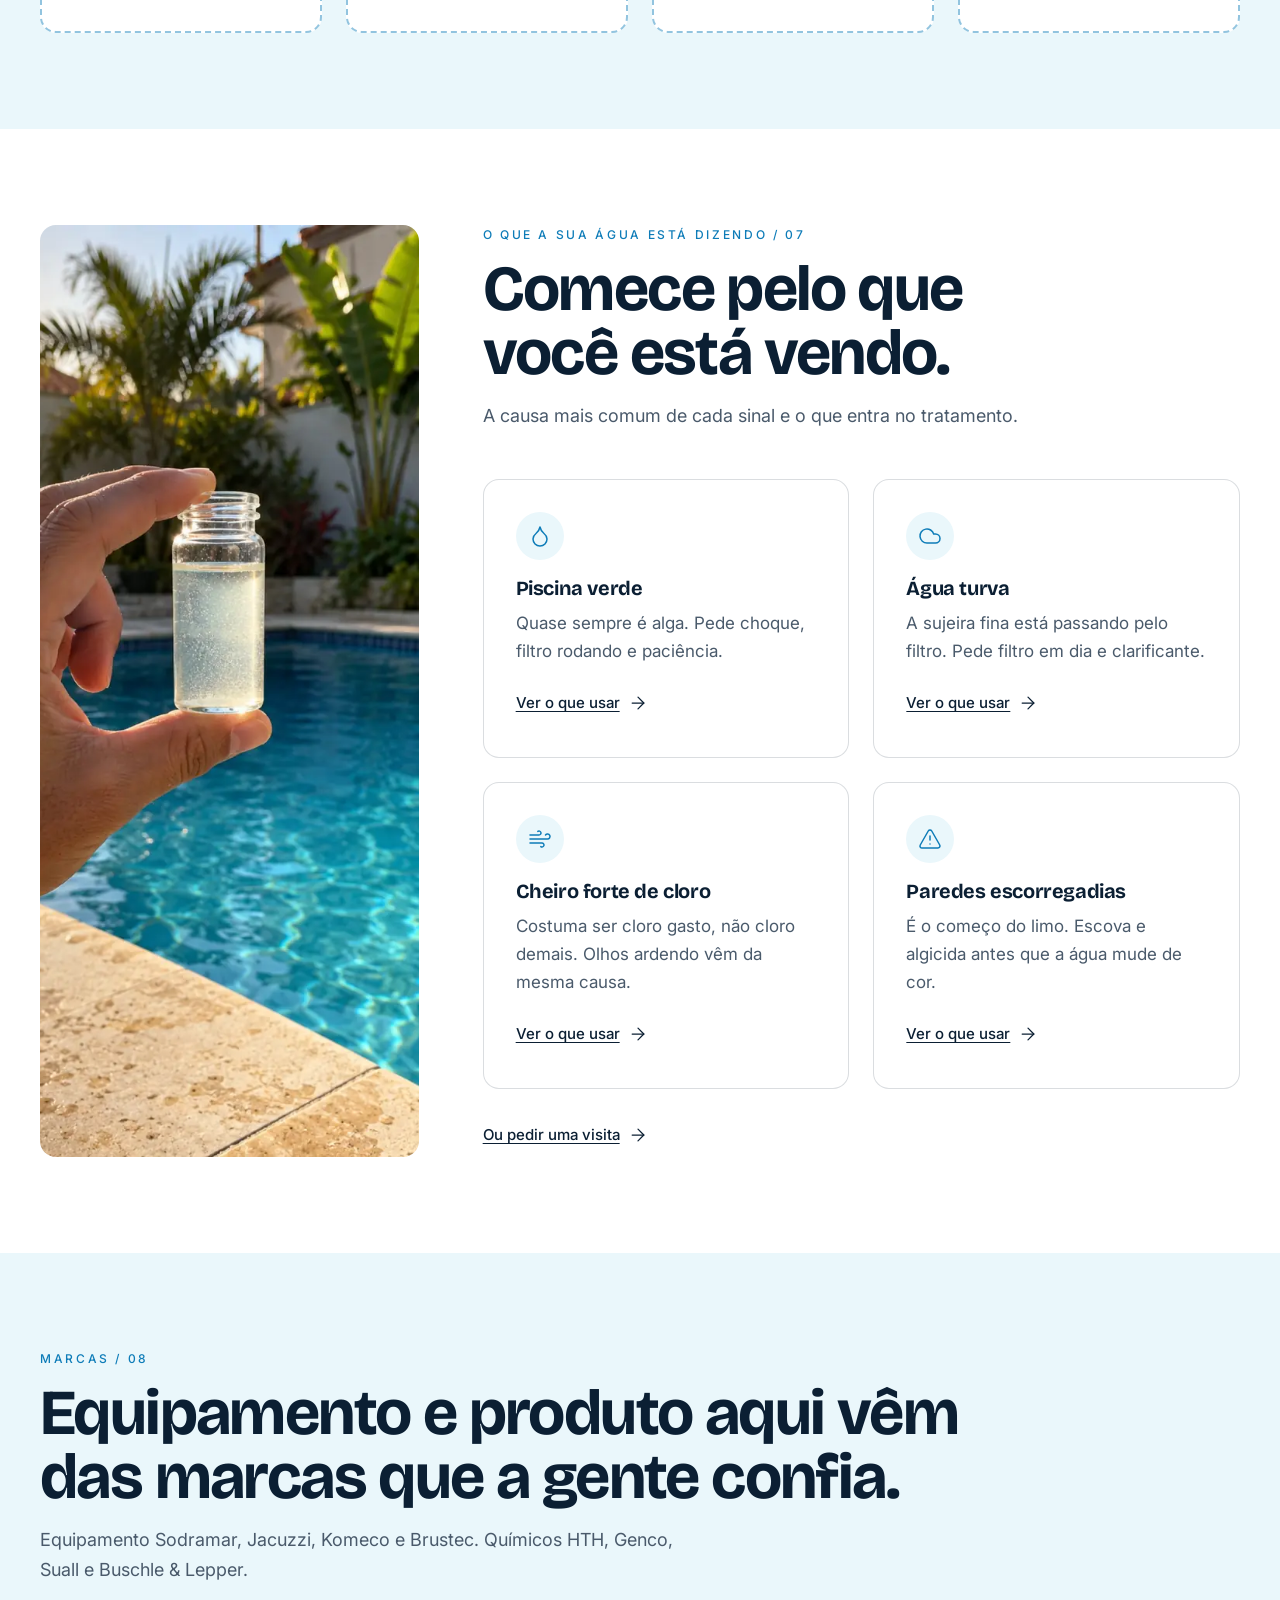
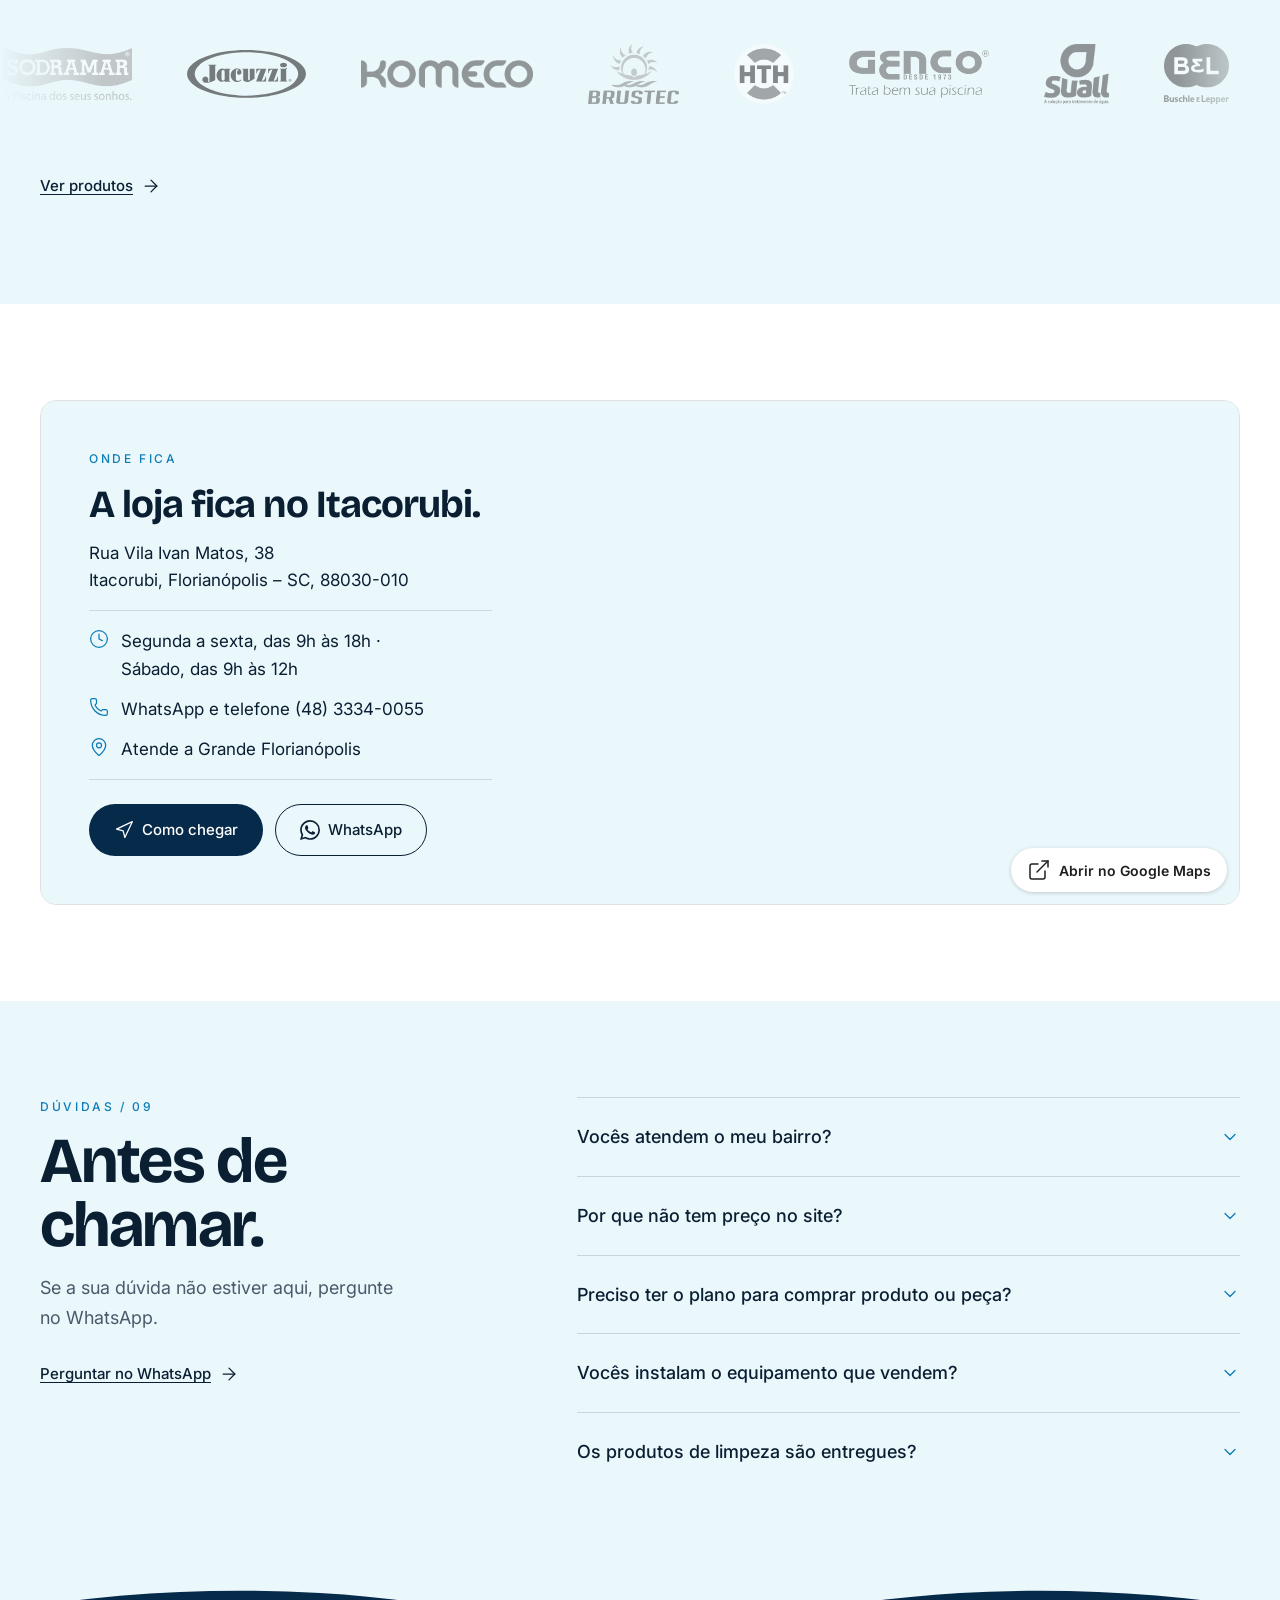
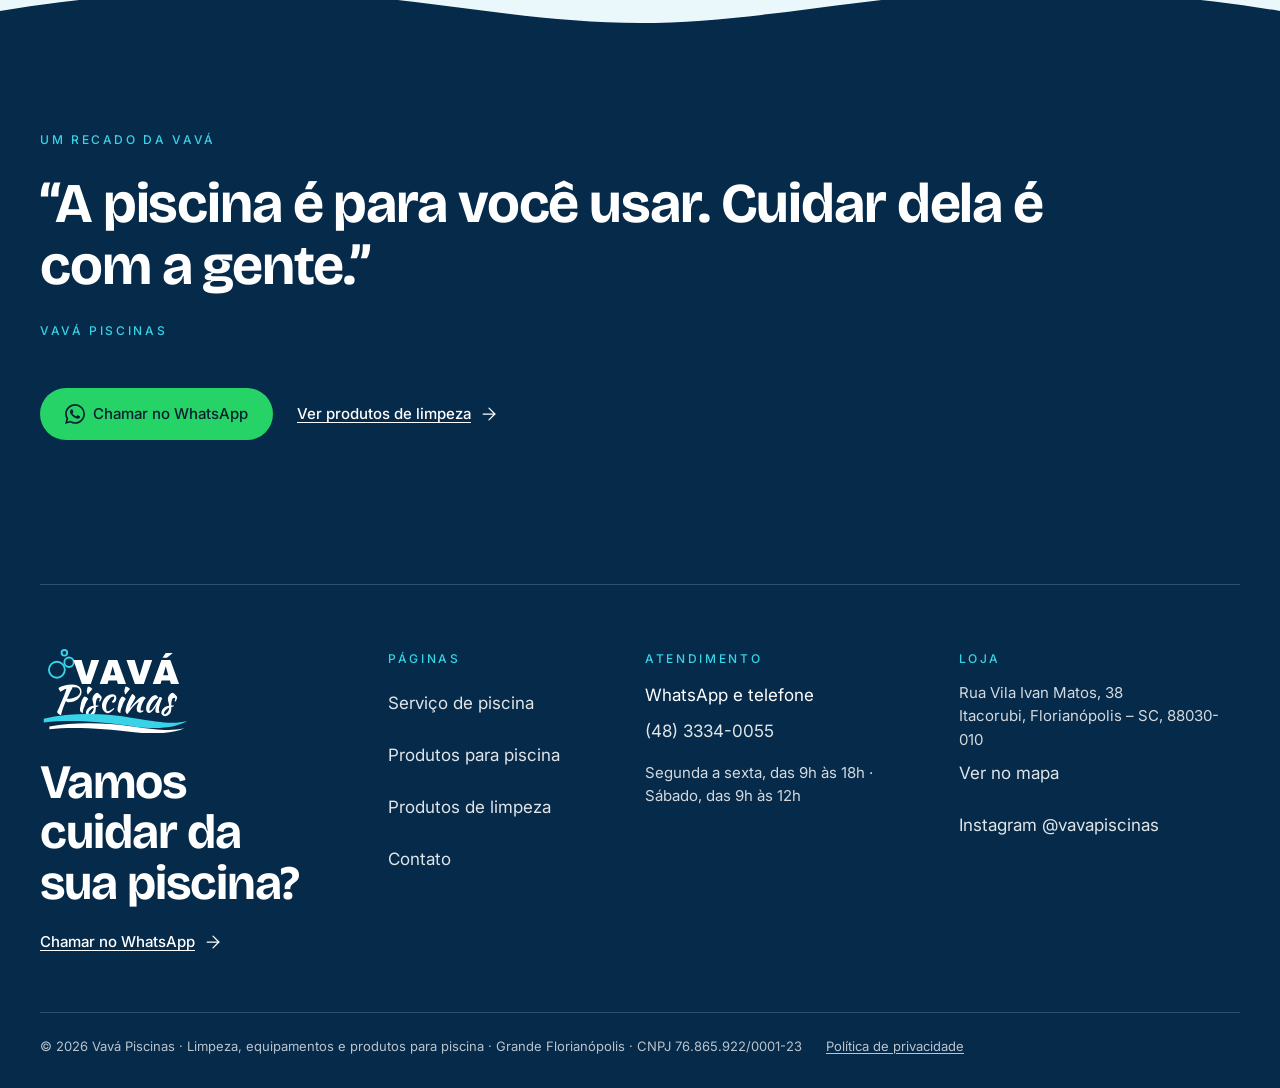
==== commit a9e3b93c: "Revisão via Claude Desktop 2026-10-22 01:11" ====
--- a/index.html
+++ b/index.html
@@ -234,7 +234,7 @@
   </div>
 </footer>
 <script src="assets/js/main.js?v=a861f517" defer></script>
-<script src="assets/js/movimento.js?v=b98ac9ae" defer></script>
+<script src="assets/js/movimento.js?v=2782e6b0" defer></script>
 <script src="assets/js/site.js?v=582617d5" defer></script>
 </body>
 </html>
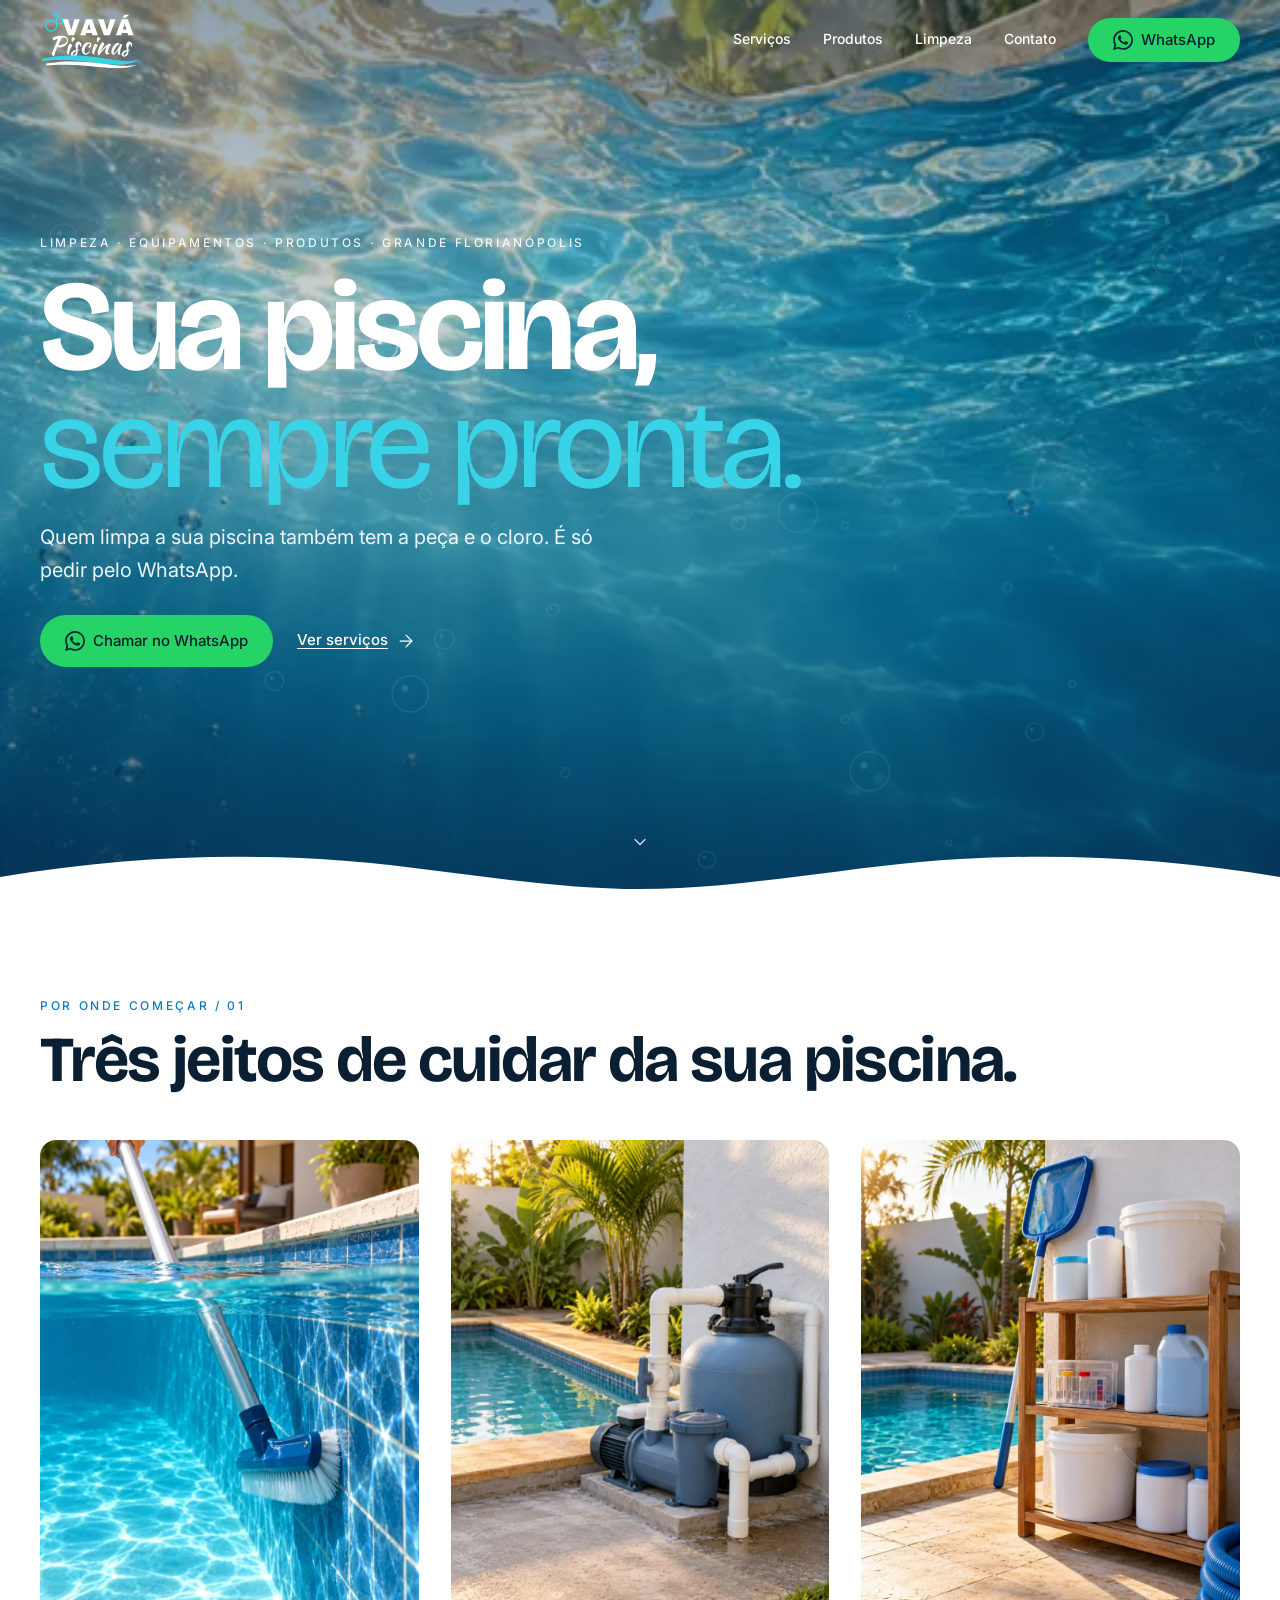
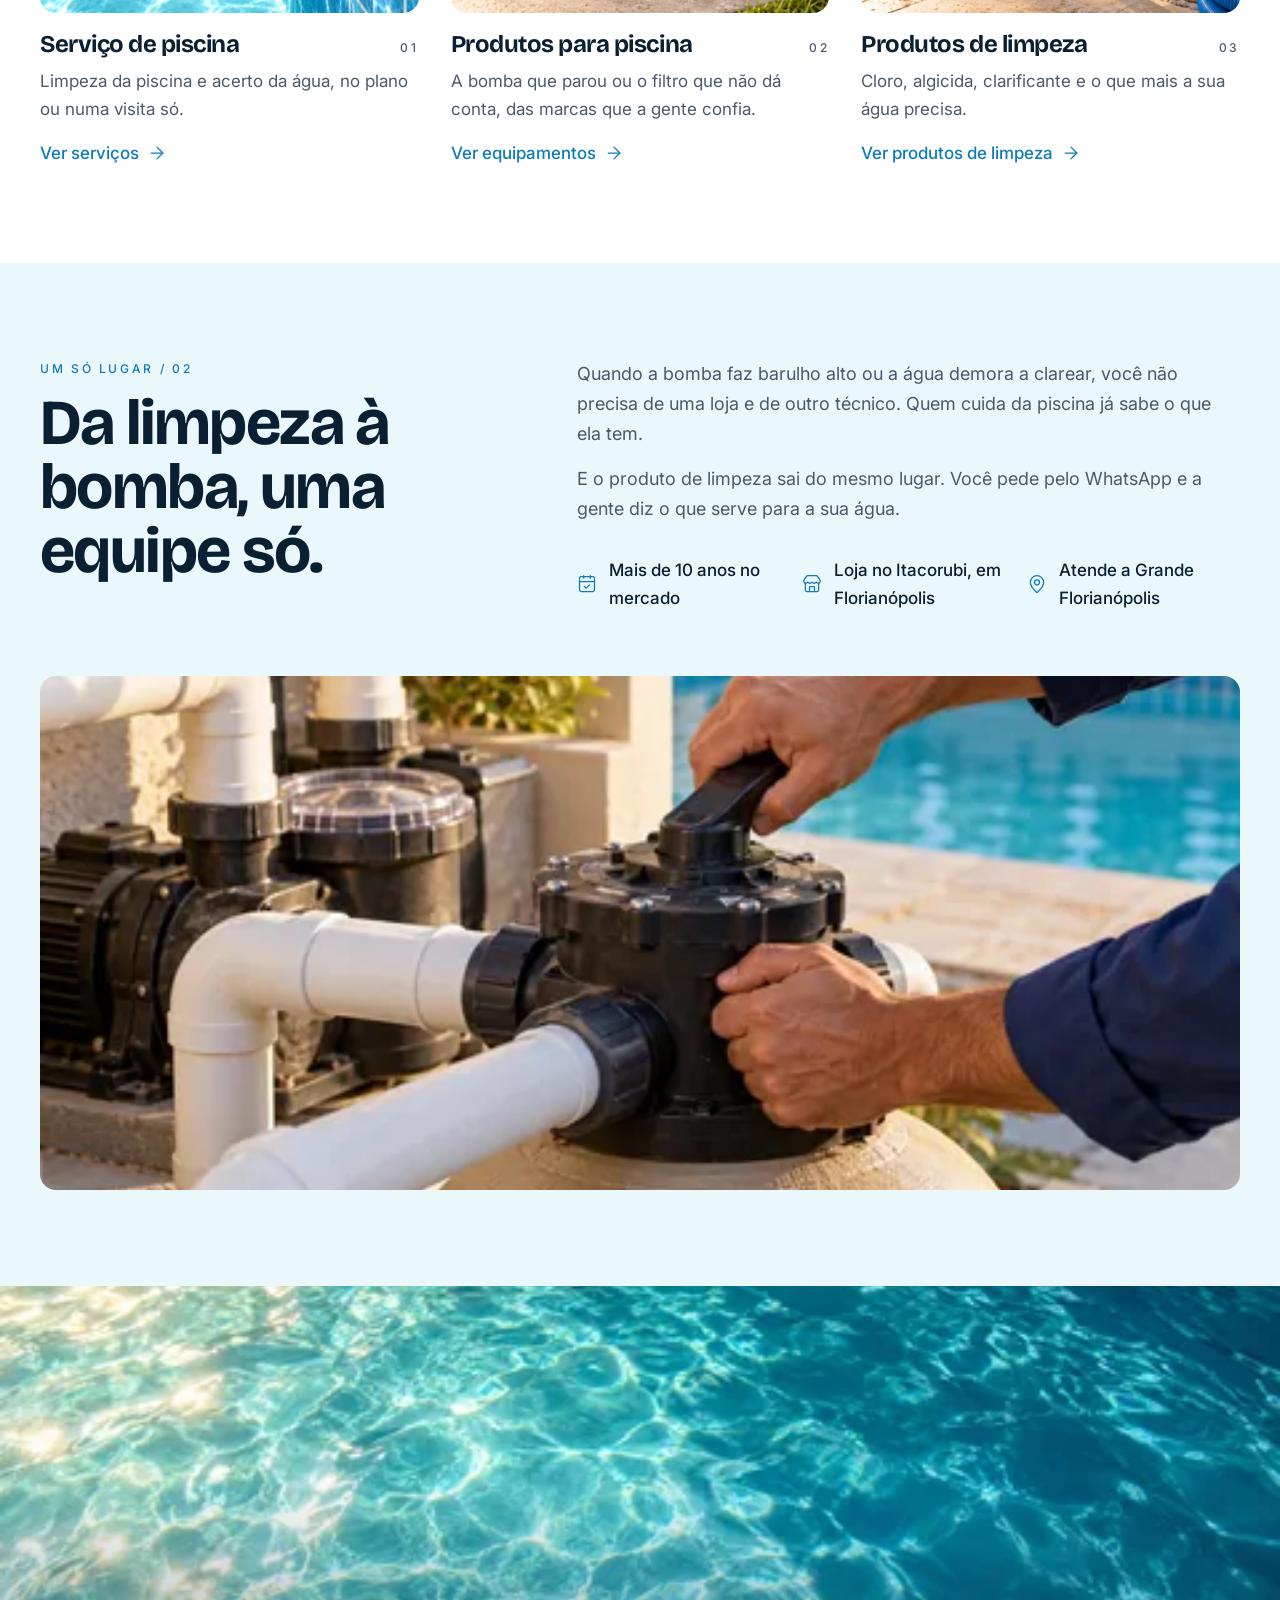
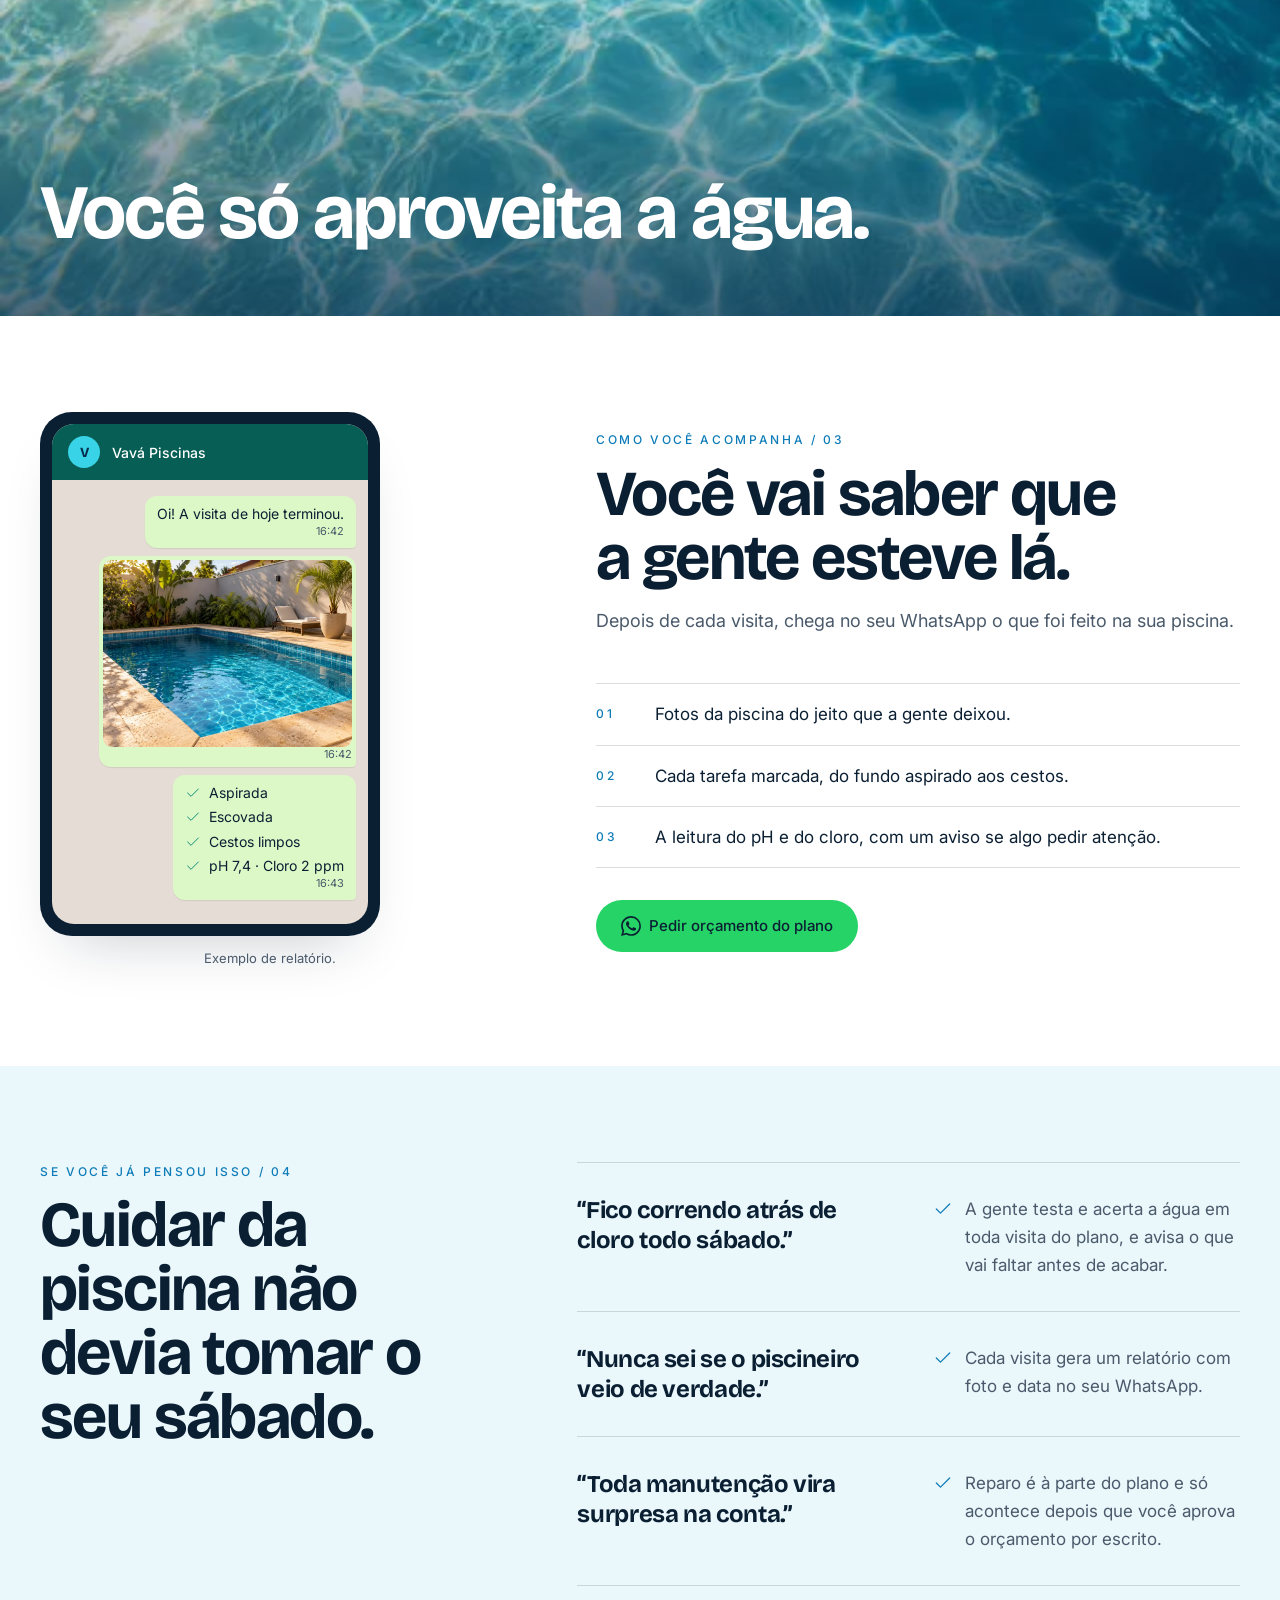
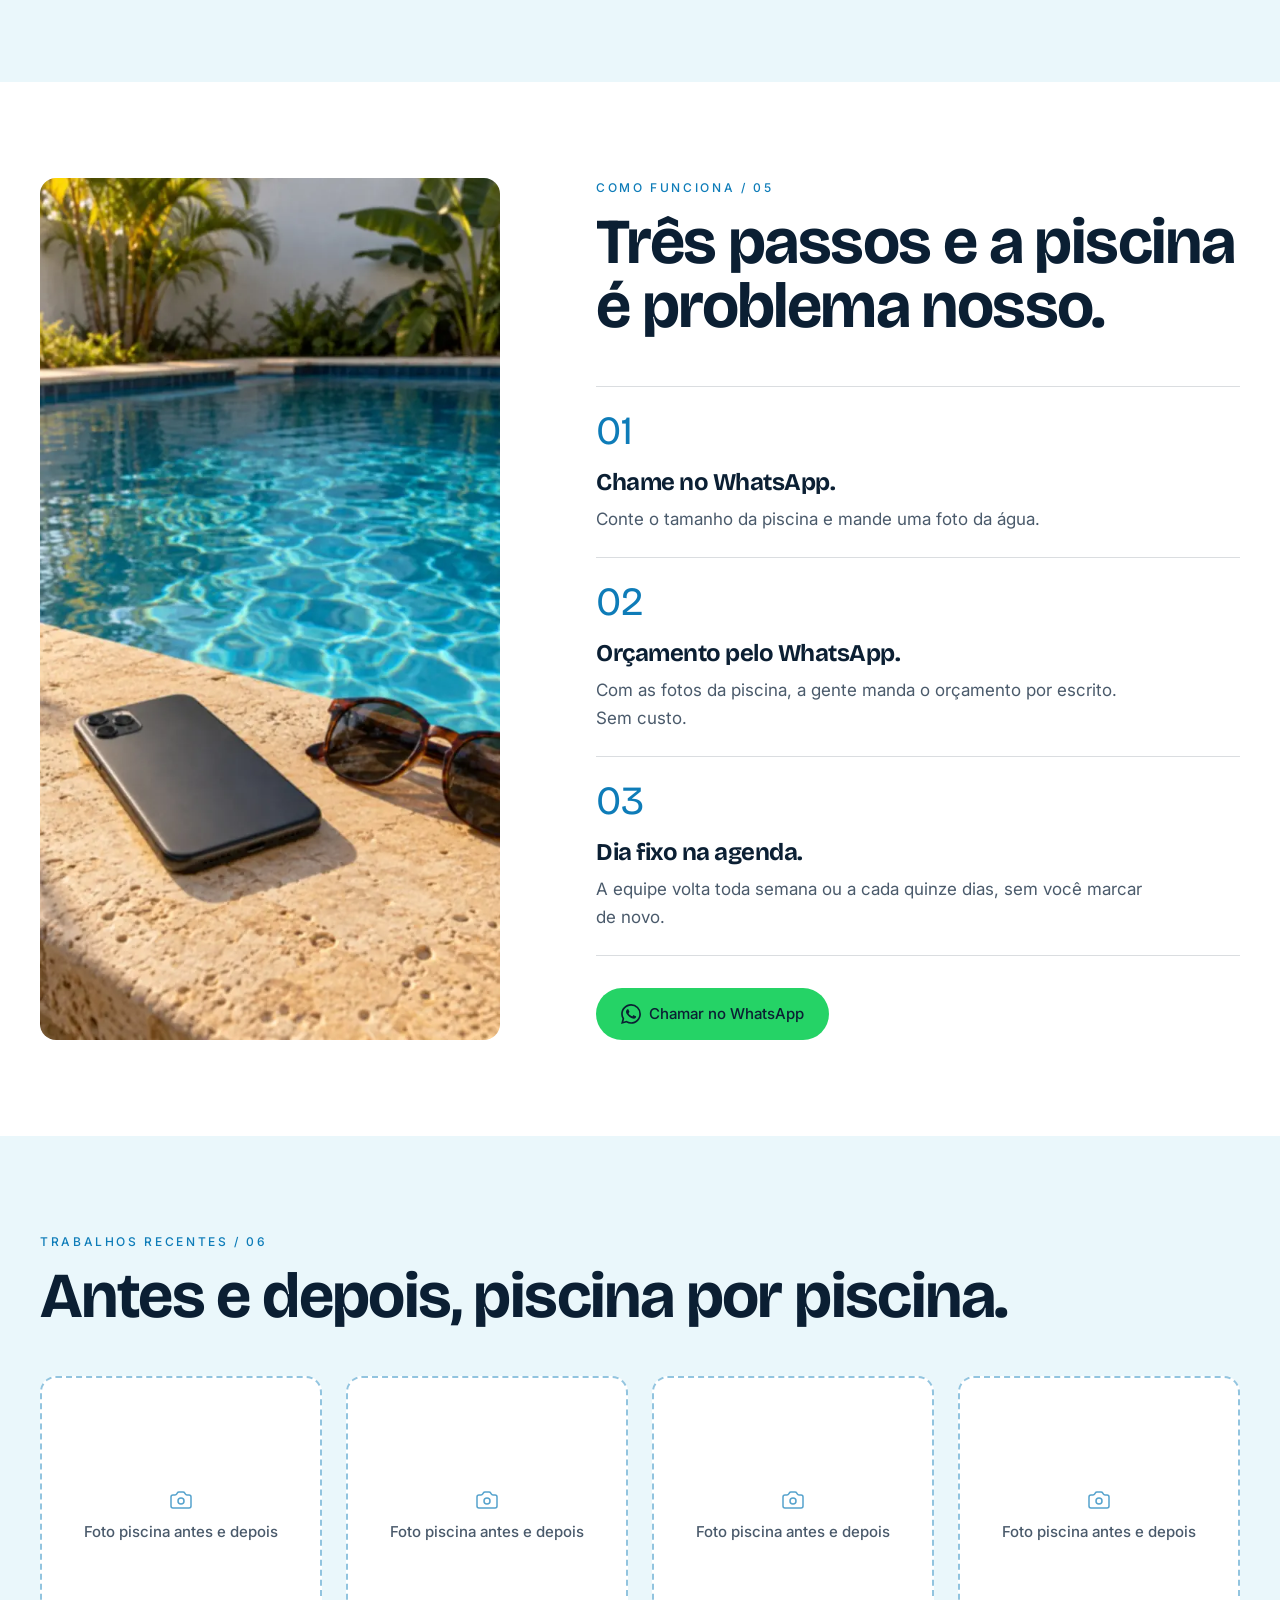
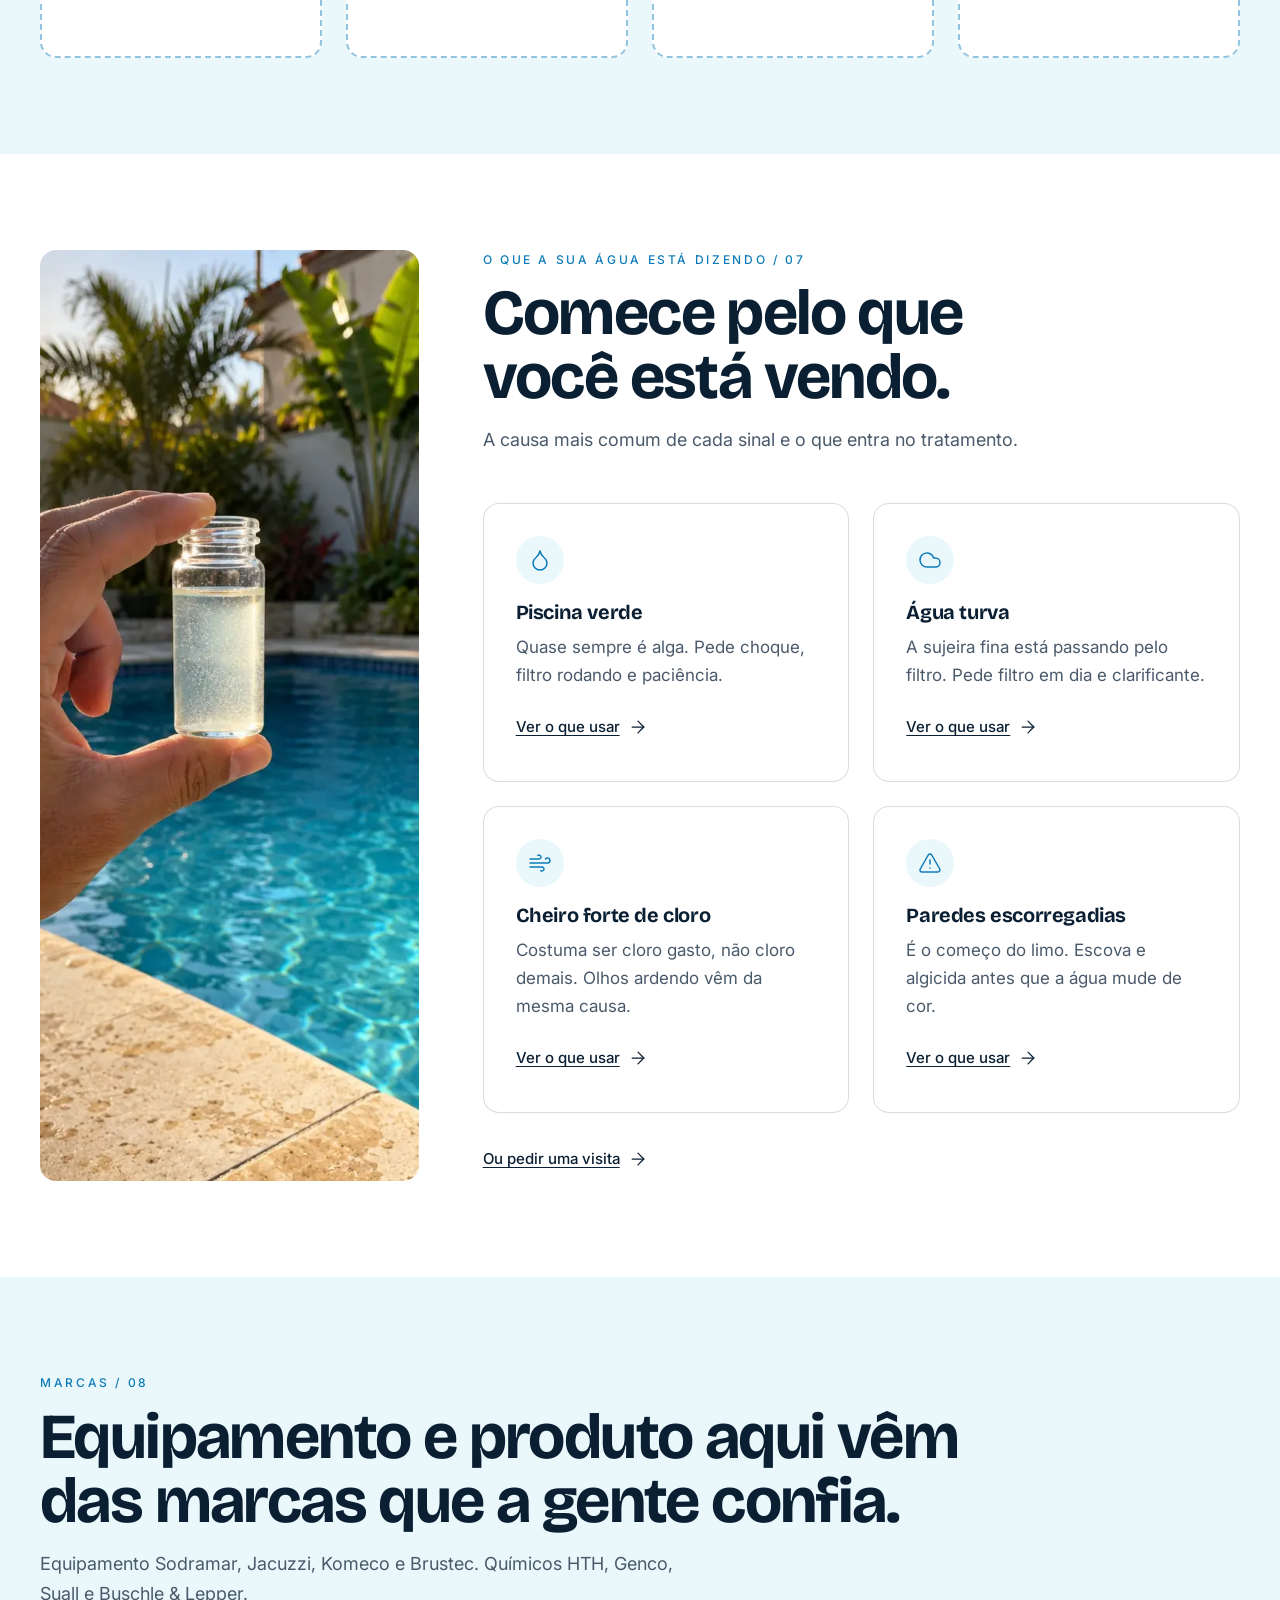
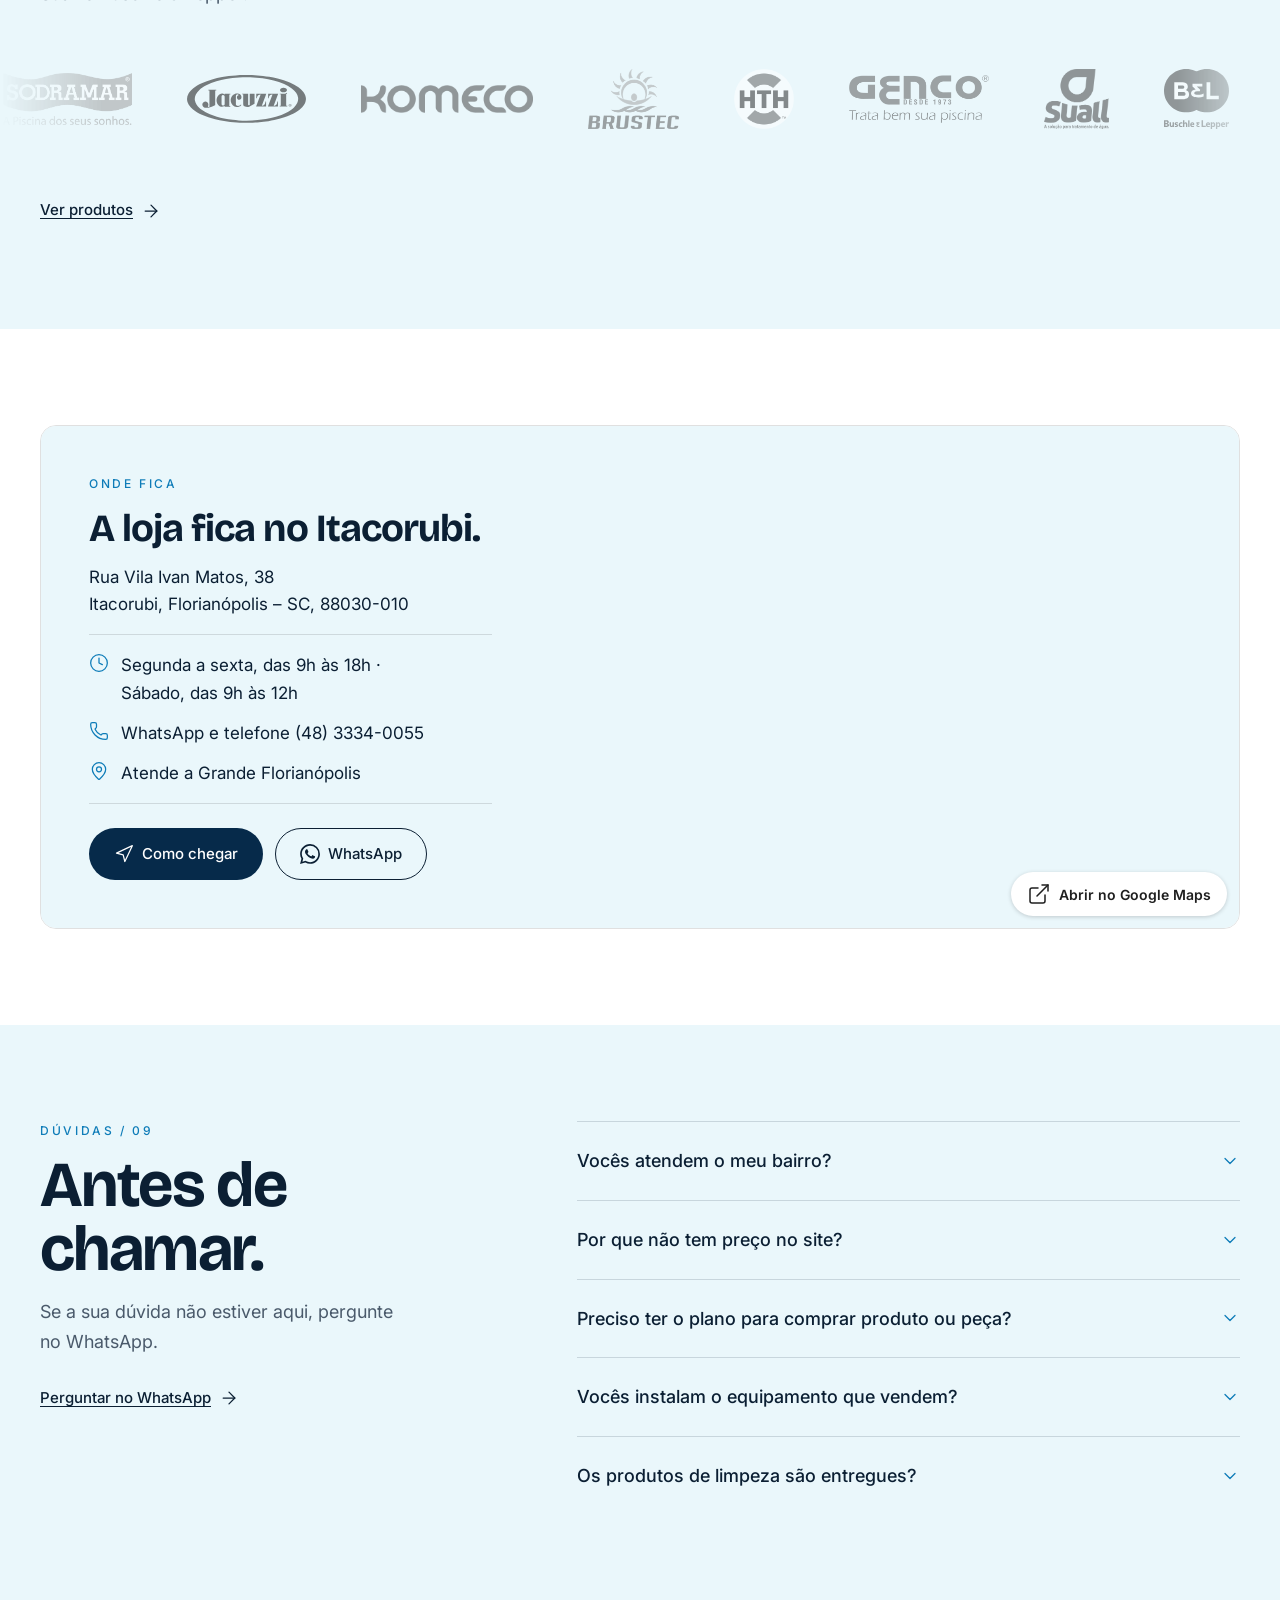
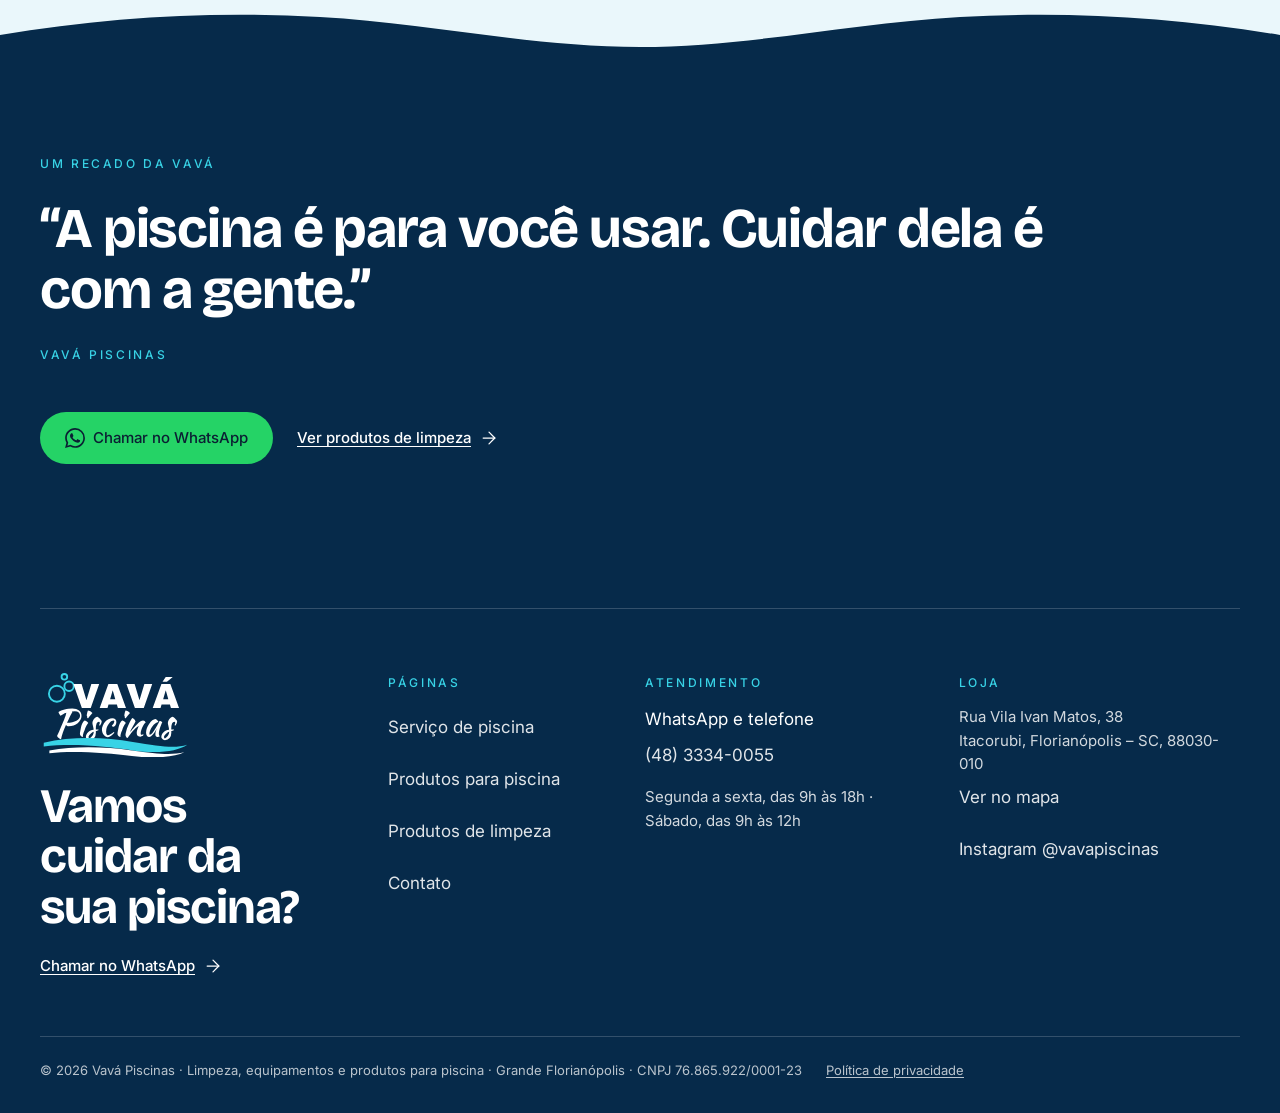
==== commit 02c69cc7: "Revisão via Claude Desktop 2026-10-22 13:25" ====
--- a/index.html
+++ b/index.html
@@ -126,7 +126,7 @@
 <section class="secao secao--foam">
   <div class="container split">
     <div class="split__cabeca revelar"><p class="rotulo">Se você já pensou isso <span class="nowrap">/ 04</span></p><h2>Cuidar da piscina não devia tomar o seu sábado.</h2></div>
-    <ul class="lista-fio" role="list"><li class="dor revelar"><p class="dor__frase">“Fico correndo atrás de cloro todo sábado.”</p><p class="dor__resposta"><svg aria-hidden="true" focusable="false" class="icone icone--check" xmlns="http://www.w3.org/2000/svg" width="24" height="24" viewBox="0 0 24 24" fill="none" stroke="currentColor" stroke-width="1.5" stroke-linecap="round" stroke-linejoin="round" ><path d="M20 6 9 17l-5-5" /></svg><span>O teste e o acerto da água entram em toda visita do plano.</span></p></li><li class="dor revelar"><p class="dor__frase">“Nunca sei se o piscineiro veio de verdade.”</p><p class="dor__resposta"><svg aria-hidden="true" focusable="false" class="icone icone--check" xmlns="http://www.w3.org/2000/svg" width="24" height="24" viewBox="0 0 24 24" fill="none" stroke="currentColor" stroke-width="1.5" stroke-linecap="round" stroke-linejoin="round" ><path d="M20 6 9 17l-5-5" /></svg><span>Cada visita gera um relatório com foto e data no seu WhatsApp.</span></p></li><li class="dor revelar"><p class="dor__frase">“Toda manutenção vira surpresa na conta.”</p><p class="dor__resposta"><svg aria-hidden="true" focusable="false" class="icone icone--check" xmlns="http://www.w3.org/2000/svg" width="24" height="24" viewBox="0 0 24 24" fill="none" stroke="currentColor" stroke-width="1.5" stroke-linecap="round" stroke-linejoin="round" ><path d="M20 6 9 17l-5-5" /></svg><span>Reparo é à parte do plano e só acontece depois que você aprova o orçamento por escrito.</span></p></li></ul>
+    <ul class="lista-fio" role="list"><li class="dor revelar"><p class="dor__frase">“Fico correndo atrás de cloro todo sábado.”</p><p class="dor__resposta"><svg aria-hidden="true" focusable="false" class="icone icone--check" xmlns="http://www.w3.org/2000/svg" width="24" height="24" viewBox="0 0 24 24" fill="none" stroke="currentColor" stroke-width="1.5" stroke-linecap="round" stroke-linejoin="round" ><path d="M20 6 9 17l-5-5" /></svg><span>A gente testa e acerta a água em toda visita do plano, e avisa o que vai faltar antes de acabar.</span></p></li><li class="dor revelar"><p class="dor__frase">“Nunca sei se o piscineiro veio de verdade.”</p><p class="dor__resposta"><svg aria-hidden="true" focusable="false" class="icone icone--check" xmlns="http://www.w3.org/2000/svg" width="24" height="24" viewBox="0 0 24 24" fill="none" stroke="currentColor" stroke-width="1.5" stroke-linecap="round" stroke-linejoin="round" ><path d="M20 6 9 17l-5-5" /></svg><span>Cada visita gera um relatório com foto e data no seu WhatsApp.</span></p></li><li class="dor revelar"><p class="dor__frase">“Toda manutenção vira surpresa na conta.”</p><p class="dor__resposta"><svg aria-hidden="true" focusable="false" class="icone icone--check" xmlns="http://www.w3.org/2000/svg" width="24" height="24" viewBox="0 0 24 24" fill="none" stroke="currentColor" stroke-width="1.5" stroke-linecap="round" stroke-linejoin="round" ><path d="M20 6 9 17l-5-5" /></svg><span>Reparo é à parte do plano e só acontece depois que você aprova o orçamento por escrito.</span></p></li></ul>
   </div>
 </section>
 
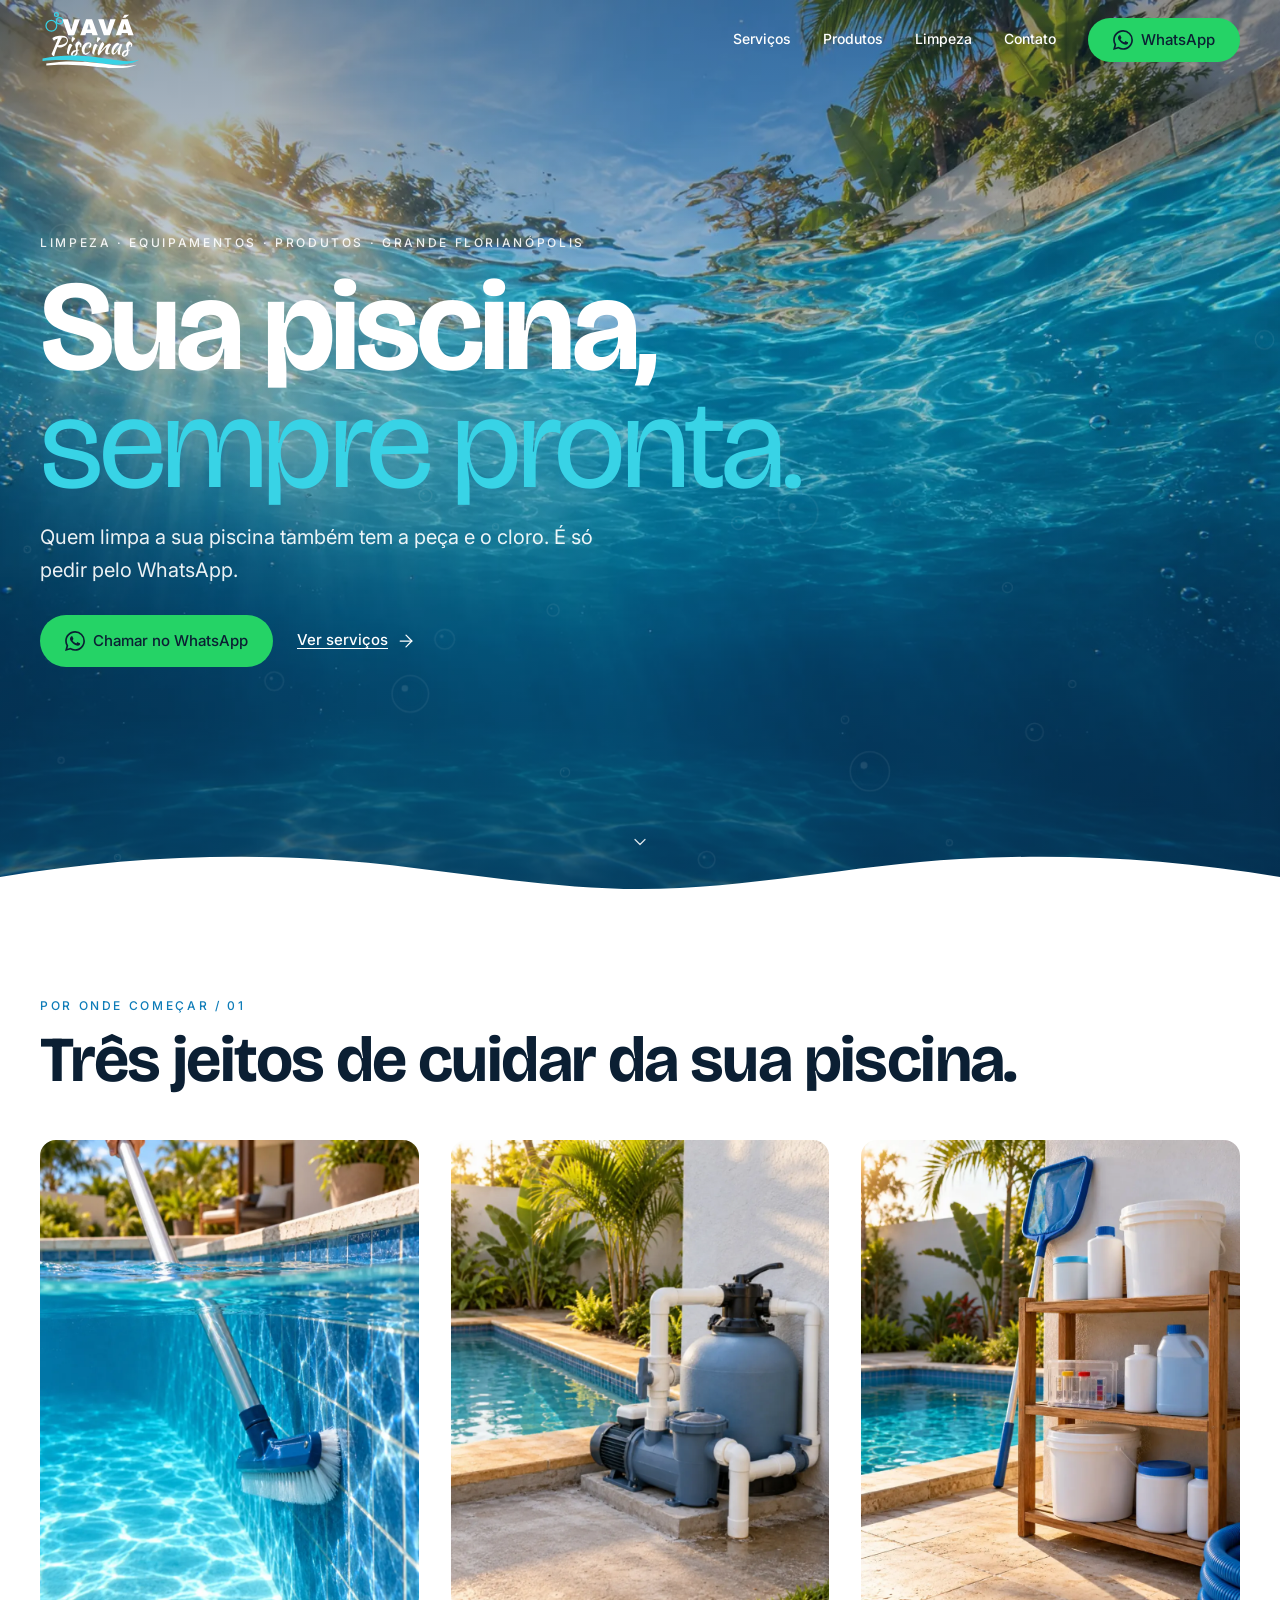
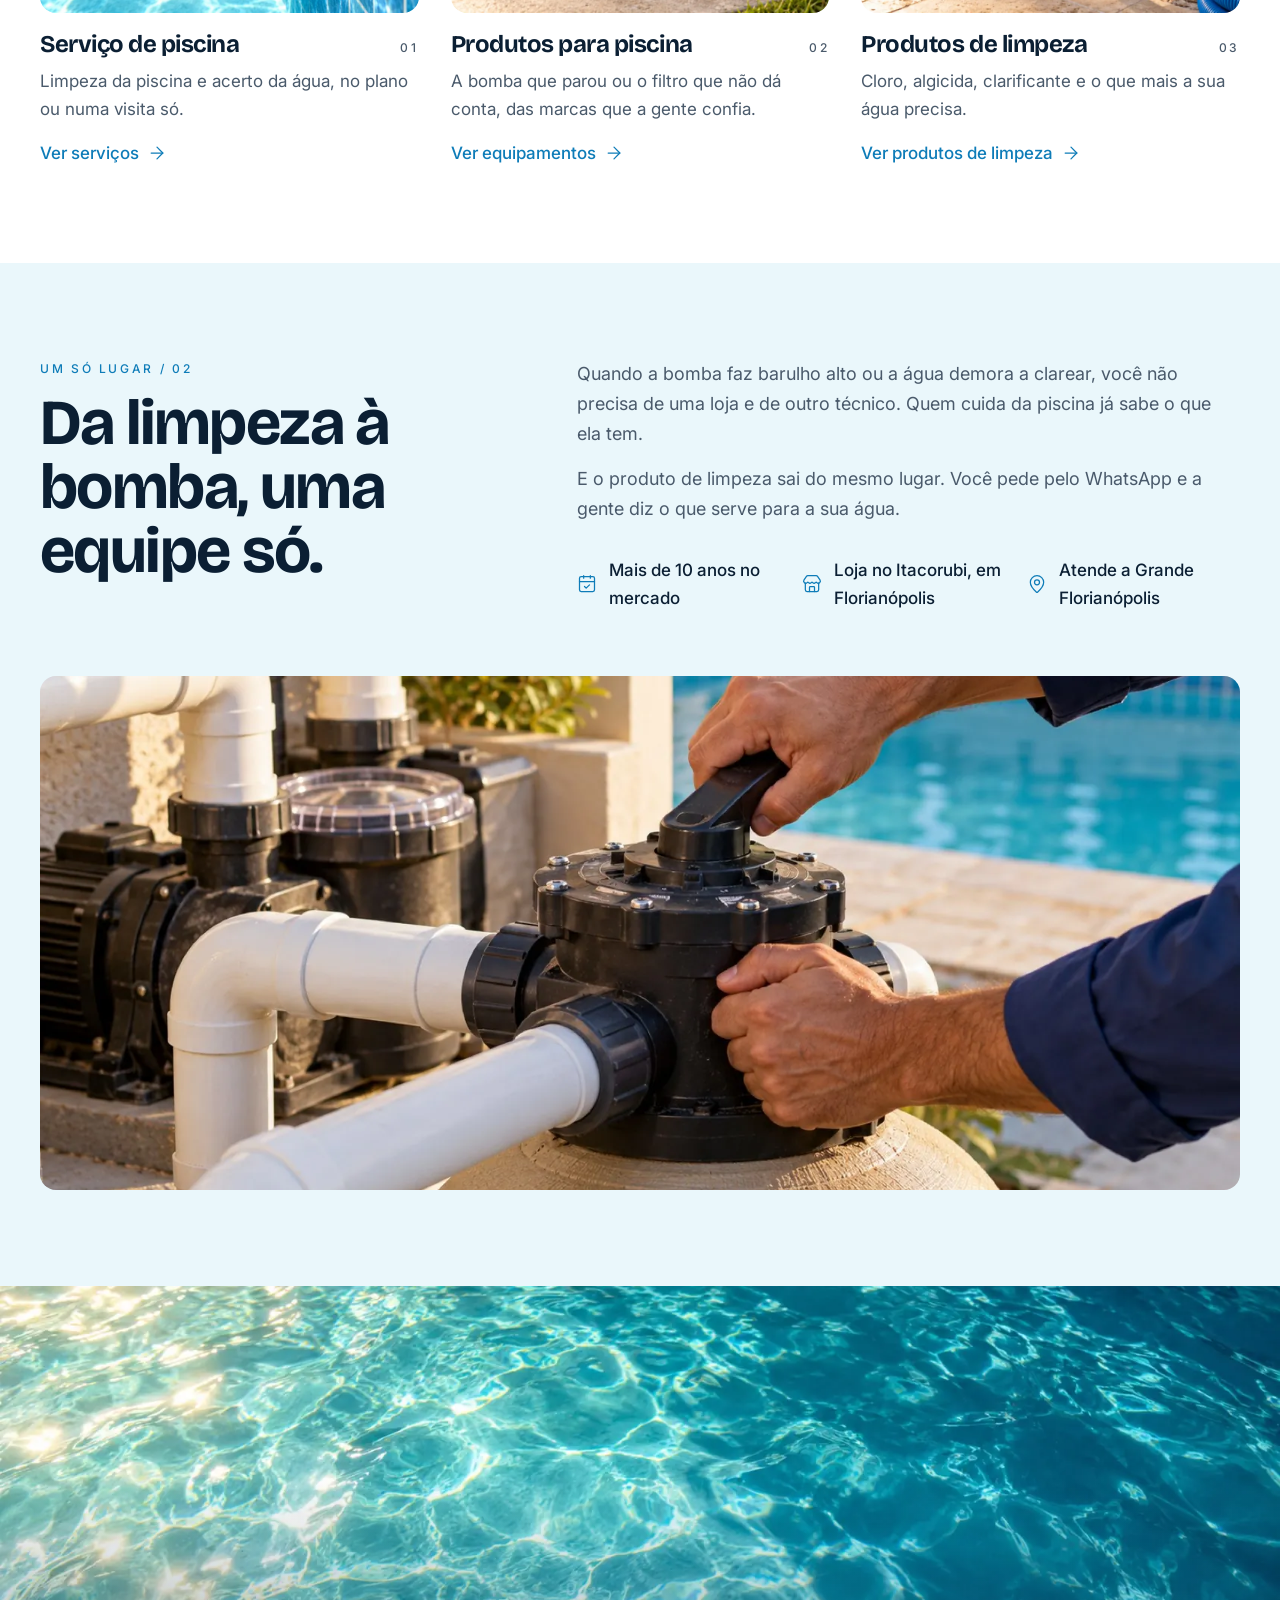
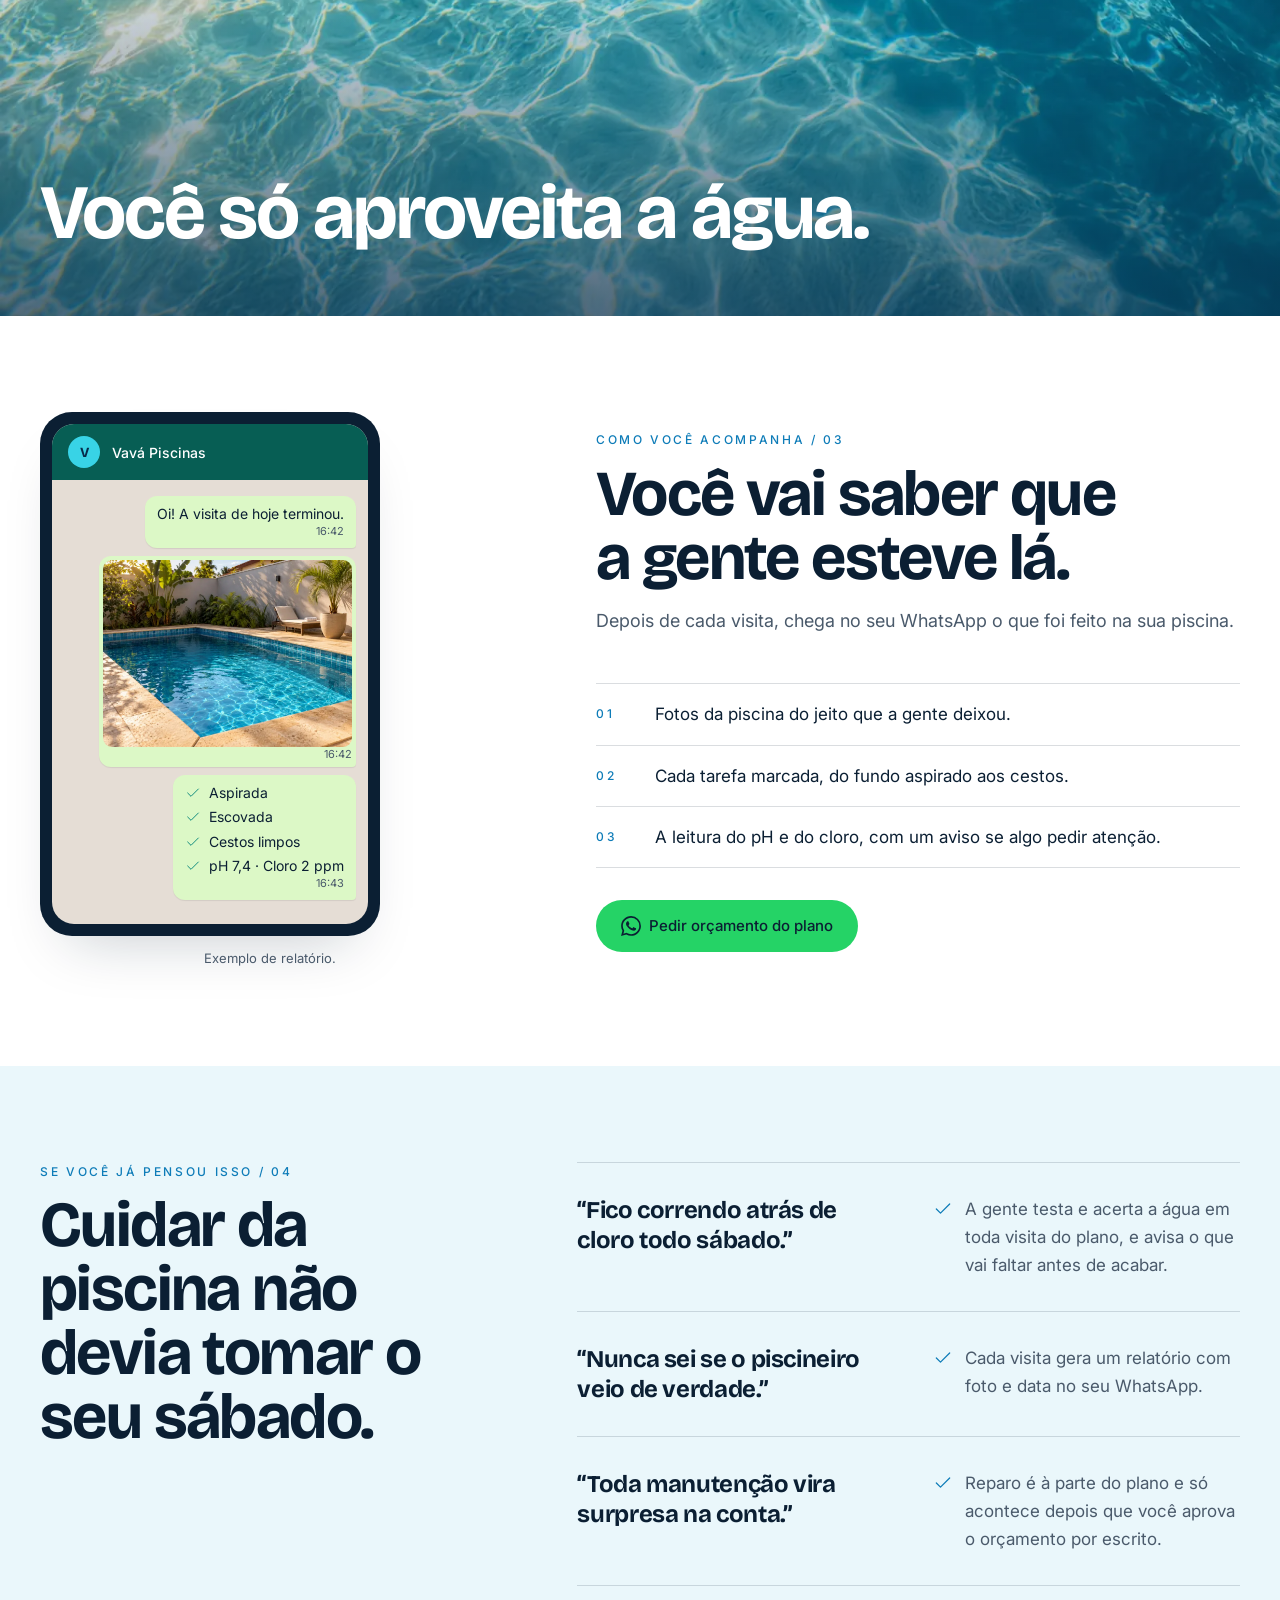
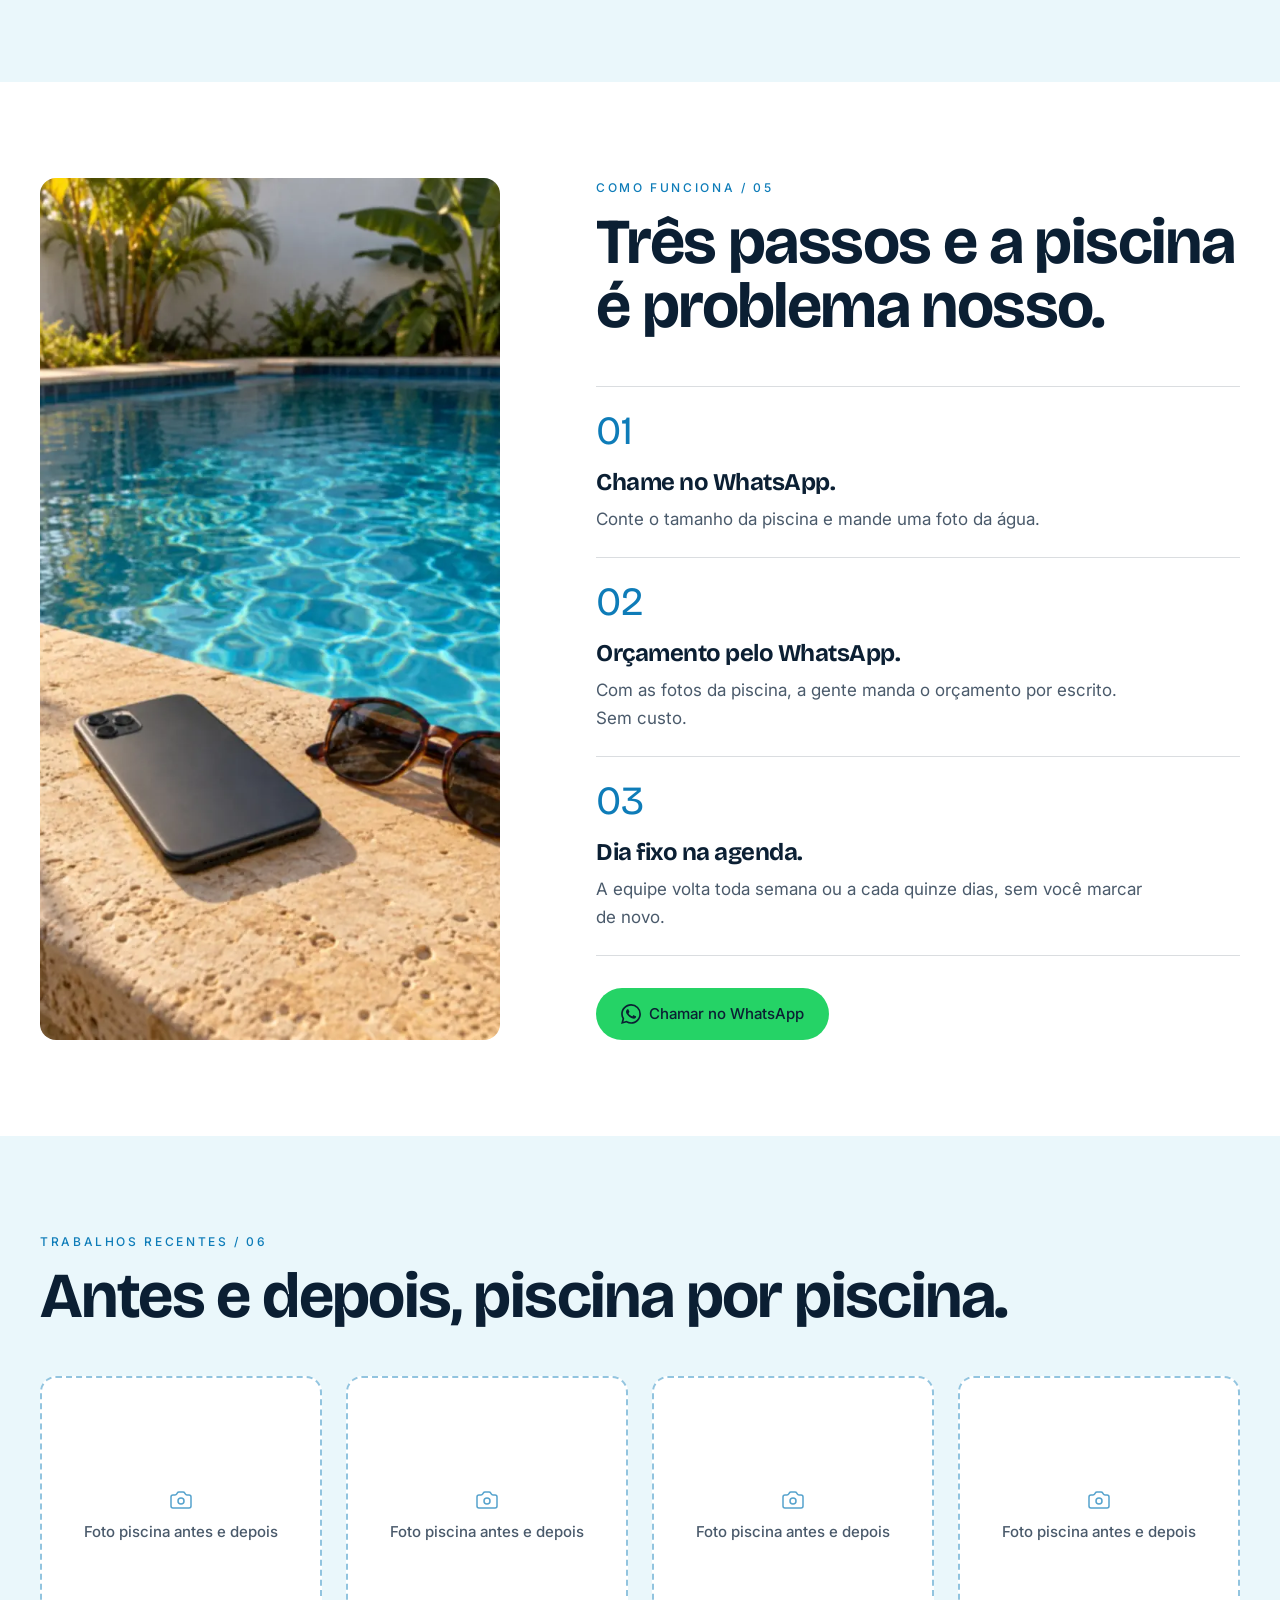
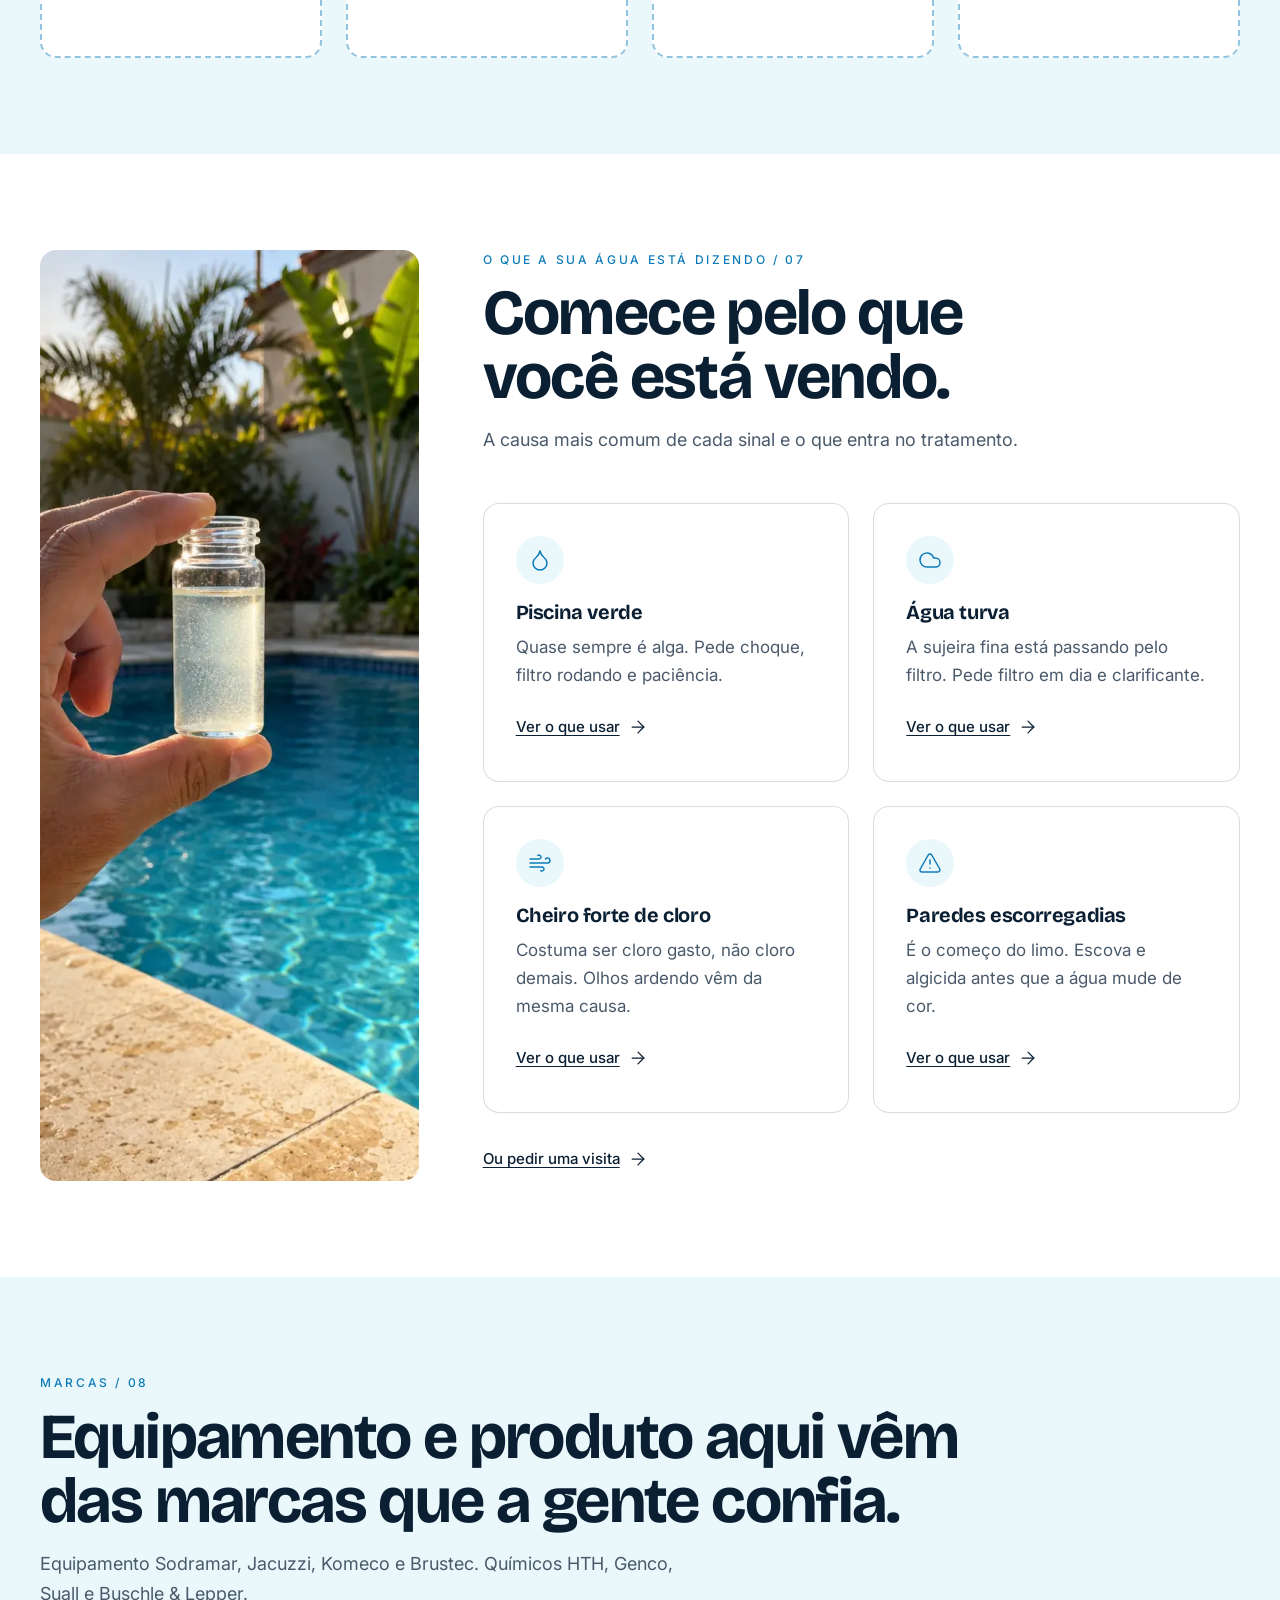
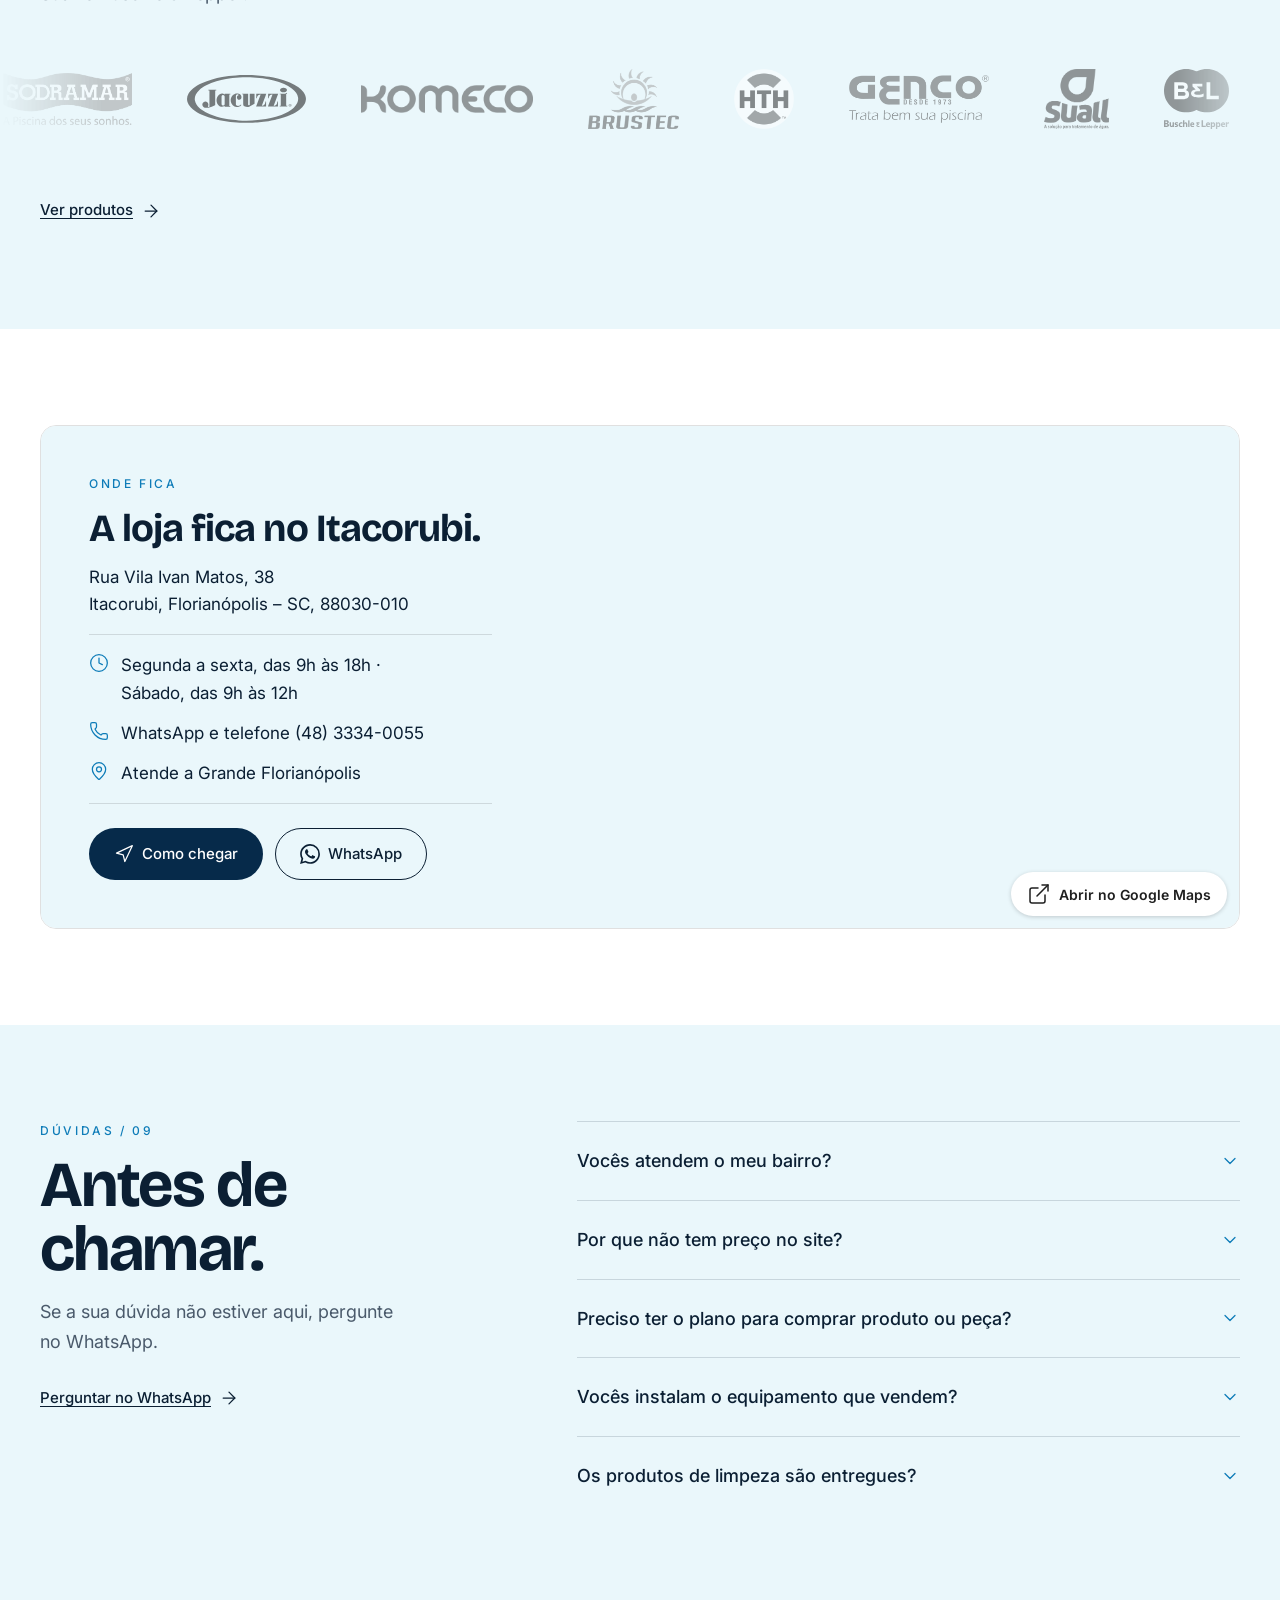
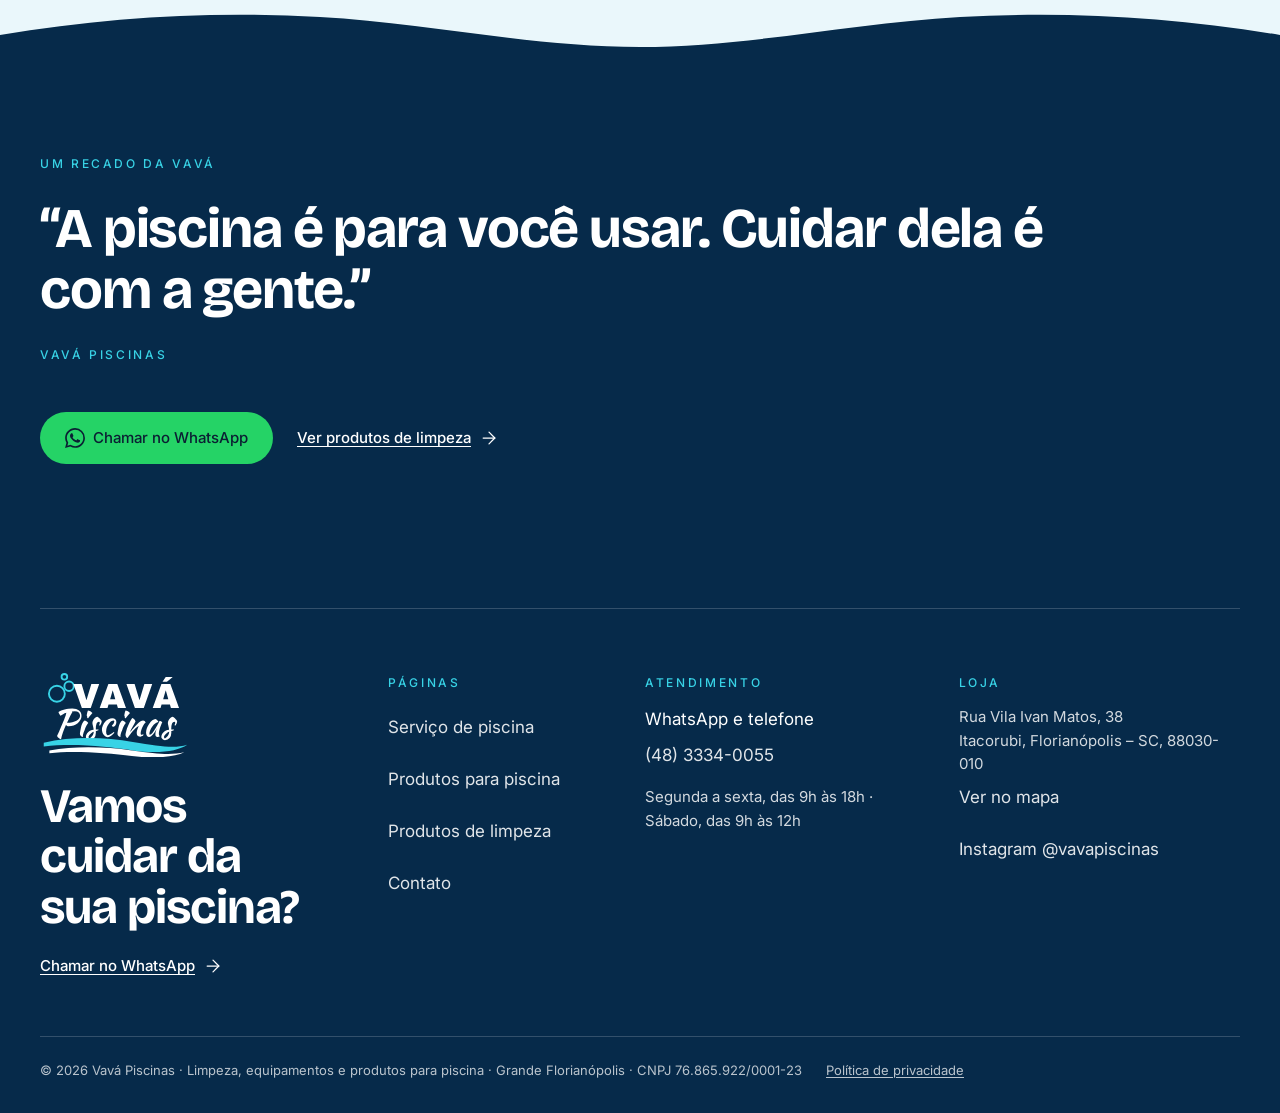
==== commit e585231a: "Revisão via Claude Desktop 2026-10-22 13:49" ====
--- a/index.html
+++ b/index.html
@@ -188,8 +188,8 @@
         <a class="botao botao--wa botao--contorno local__so-computador" href="https://wa.me/554833340055?text=Ol%C3%A1%21%20Vim%20pelo%20site.%20Vou%20mandar%20a%20foto%20e%20o%20tamanho%20da%20piscina." target="_blank" rel="noopener" data-origem="mapa"><svg class="icone icone--marca" width="24" height="24" fill="currentColor" aria-hidden="true" focusable="false" role="img" viewBox="0 0 24 24" xmlns="http://www.w3.org/2000/svg"><path d="M17.472 14.382c-.297-.149-1.758-.867-2.03-.967-.273-.099-.471-.148-.67.15-.197.297-.767.966-.94 1.164-.173.199-.347.223-.644.075-.297-.15-1.255-.463-2.39-1.475-.883-.788-1.48-1.761-1.653-2.059-.173-.297-.018-.458.13-.606.134-.133.298-.347.446-.52.149-.174.198-.298.298-.497.099-.198.05-.371-.025-.52-.075-.149-.669-1.612-.916-2.207-.242-.579-.487-.5-.669-.51-.173-.008-.371-.01-.57-.01-.198 0-.52.074-.792.372-.272.297-1.04 1.016-1.04 2.479 0 1.462 1.065 2.875 1.213 3.074.149.198 2.096 3.2 5.077 4.487.709.306 1.262.489 1.694.625.712.227 1.36.195 1.871.118.571-.085 1.758-.719 2.006-1.413.248-.694.248-1.289.173-1.413-.074-.124-.272-.198-.57-.347m-5.421 7.403h-.004a9.87 9.87 0 01-5.031-1.378l-.361-.214-3.741.982.998-3.648-.235-.374a9.86 9.86 0 01-1.51-5.26c.001-5.45 4.436-9.884 9.888-9.884 2.64 0 5.122 1.03 6.988 2.898a9.825 9.825 0 012.893 6.994c-.003 5.45-4.437 9.884-9.885 9.884m8.413-18.297A11.815 11.815 0 0012.05 0C5.495 0 .16 5.335.157 11.892c0 2.096.547 4.142 1.588 5.945L.057 24l6.305-1.654a11.882 11.882 0 005.683 1.448h.005c6.554 0 11.89-5.335 11.893-11.893a11.821 11.821 0 00-3.48-8.413Z"/></svg>WhatsApp</a>
       </div>
     </div>
-    <a class="local__mapa" href="https://www.google.com/maps/search/?api=1&amp;query=Vav%C3%A1%20Piscinas%2C%20Rua%20Vila%20Ivan%20Matos%2C%2038%20-%20Itacorubi%2C%20Florian%C3%B3polis%20-%20SC%2C%2088030-010" target="_blank" rel="noopener" aria-label="Abrir a Vavá Piscinas no Google Maps">
-      <iframe src="https://www.google.com/maps?q=Vav%C3%A1%20Piscinas%2C%20Rua%20Vila%20Ivan%20Matos%2C%2038%2C%20Itacorubi%2C%20Florian%C3%B3polis%20-%20SC%2C%2088030-010&amp;z=16&amp;output=embed" title="Mapa: Vavá Piscinas no Itacorubi, Florianópolis" loading="lazy" referrerpolicy="no-referrer-when-downgrade" tabindex="-1" aria-hidden="true"></iframe>
+    <a class="local__mapa" href="https://www.google.com/maps/search/?api=1&amp;query=Rua%20Vila%20Ivan%20Matos%2C%2038%20-%20Itacorubi%2C%20Florian%C3%B3polis%20-%20SC%2C%2088030-010" target="_blank" rel="noopener" aria-label="Abrir a Vavá Piscinas no Google Maps">
+      <iframe src="https://www.google.com/maps?q=Rua%20Vila%20Ivan%20Matos%2C%2038%2C%20Itacorubi%2C%20Florian%C3%B3polis%20-%20SC%2C%2088030-010&amp;z=16&amp;output=embed" title="Mapa: Vavá Piscinas no Itacorubi, Florianópolis" loading="lazy" referrerpolicy="no-referrer-when-downgrade" tabindex="-1" aria-hidden="true"></iframe>
       <span class="local__selo"><svg aria-hidden="true" focusable="false" class="icone icone--external-link" xmlns="http://www.w3.org/2000/svg" width="24" height="24" viewBox="0 0 24 24" fill="none" stroke="currentColor" stroke-width="1.5" stroke-linecap="round" stroke-linejoin="round" ><path d="M15 3h6v6" /><path d="M10 14 21 3" /><path d="M18 13v6a2 2 0 0 1-2 2H5a2 2 0 0 1-2-2V8a2 2 0 0 1 2-2h6" /></svg>Abrir no Google Maps</span>
     </a>
   </div>
@@ -224,7 +224,7 @@
       <div class="rodape__colunas">
         <div><p class="rotulo">Páginas</p><ul role="list"><li><a href="servicos.html">Serviço de piscina</a></li><li><a href="produtos.html">Produtos para piscina</a></li><li><a href="limpeza.html">Produtos de limpeza</a></li><li><a href="contato.html">Contato</a></li></ul></div>
         <div><p class="rotulo">Atendimento</p><ul role="list"><li>WhatsApp e telefone <a class="nowrap" href="tel:+554833340055">(48) 3334-0055</a></li></ul><p class="rodape__texto"><span class="nowrap">Segunda a sexta, das 9h às 18h&nbsp;·</span> <span class="nowrap">Sábado, das 9h às 12h</span></p></div>
-        <div><p class="rotulo">Loja</p><address class="rodape__texto">Rua Vila Ivan Matos, 38<br>Itacorubi, Florianópolis – SC, 88030-010</address><ul role="list"><li><a href="https://www.google.com/maps/search/?api=1&query=Vav%C3%A1%20Piscinas%2C%20Rua%20Vila%20Ivan%20Matos%2C%2038%20-%20Itacorubi%2C%20Florian%C3%B3polis%20-%20SC%2C%2088030-010" target="_blank" rel="noopener">Ver no mapa</a></li><li><a href="https://www.instagram.com/vavapiscinas/" target="_blank" rel="noopener">Instagram @vavapiscinas</a></li></ul></div>
+        <div><p class="rotulo">Loja</p><address class="rodape__texto">Rua Vila Ivan Matos, 38<br>Itacorubi, Florianópolis – SC, 88030-010</address><ul role="list"><li><a href="https://www.google.com/maps/search/?api=1&query=Rua%20Vila%20Ivan%20Matos%2C%2038%20-%20Itacorubi%2C%20Florian%C3%B3polis%20-%20SC%2C%2088030-010" target="_blank" rel="noopener">Ver no mapa</a></li><li><a href="https://www.instagram.com/vavapiscinas/" target="_blank" rel="noopener">Instagram @vavapiscinas</a></li></ul></div>
       </div>
     </div>
     <div class="rodape__base">
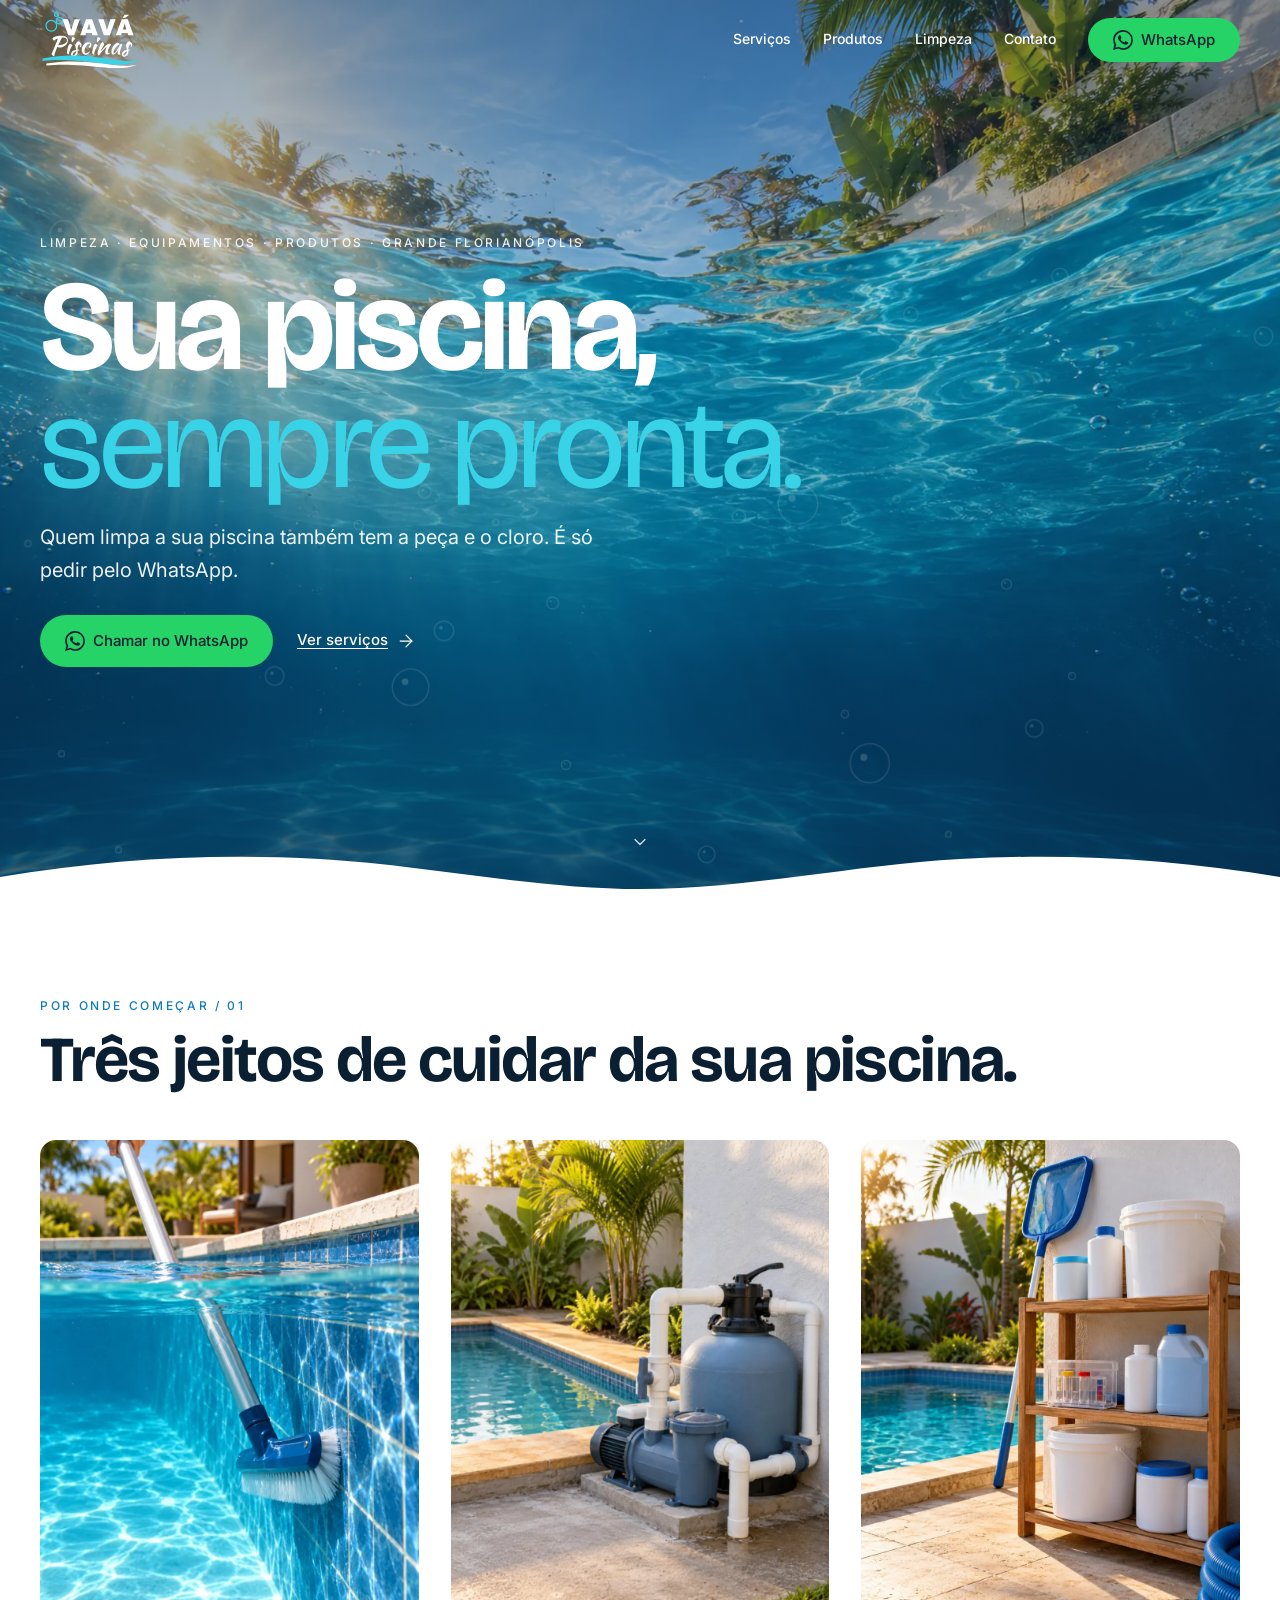
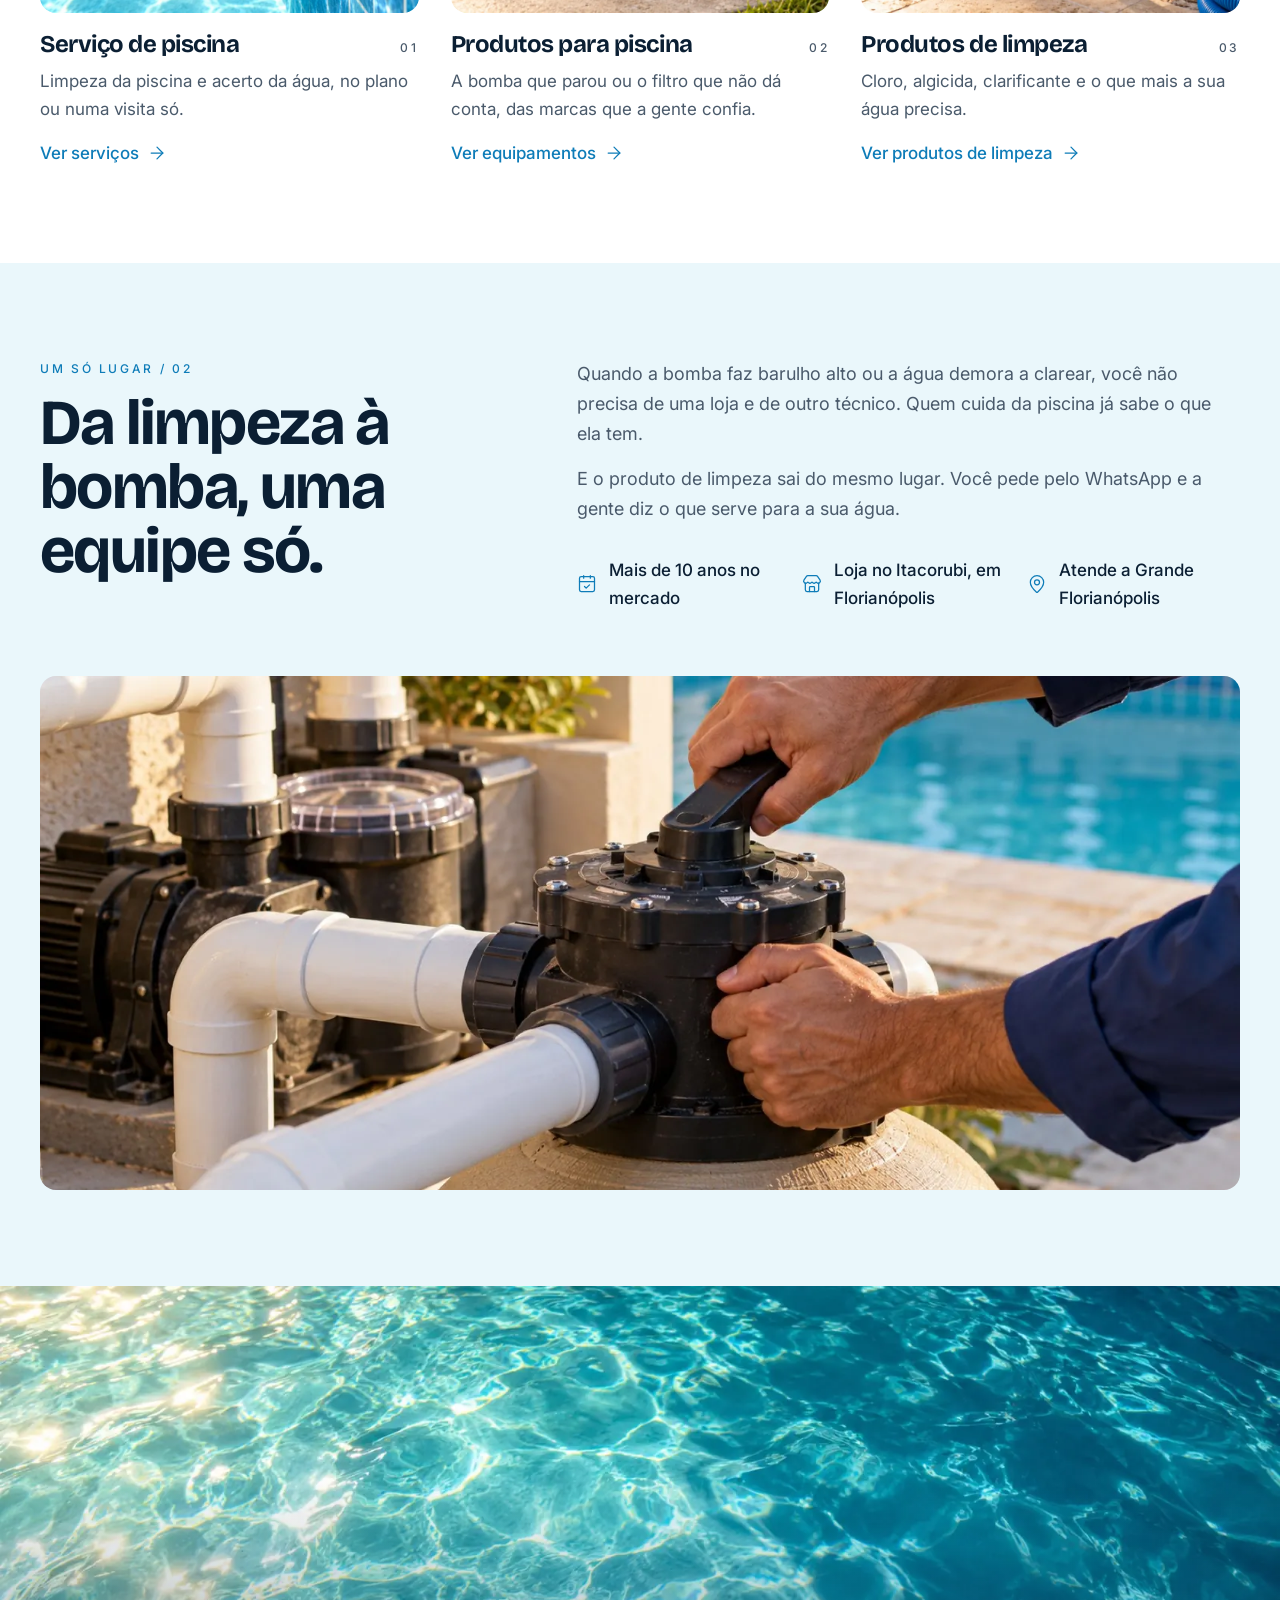
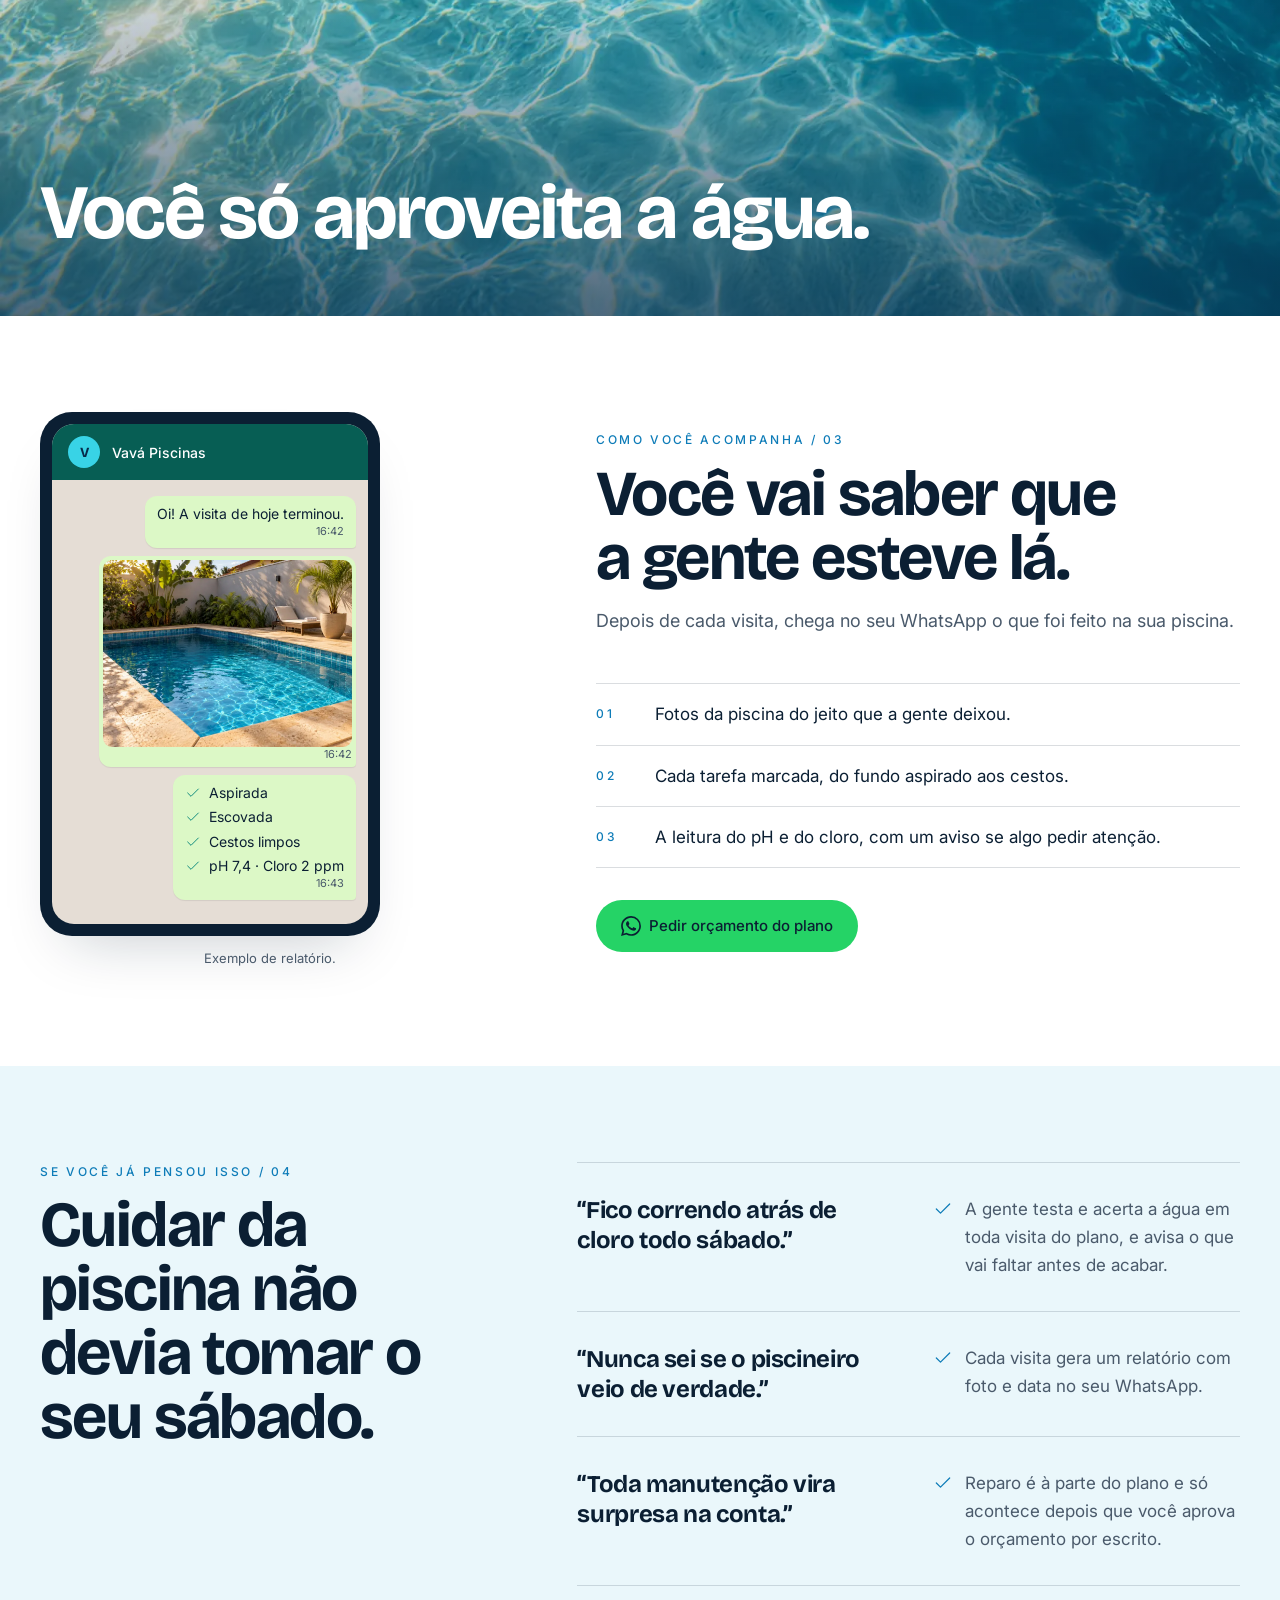
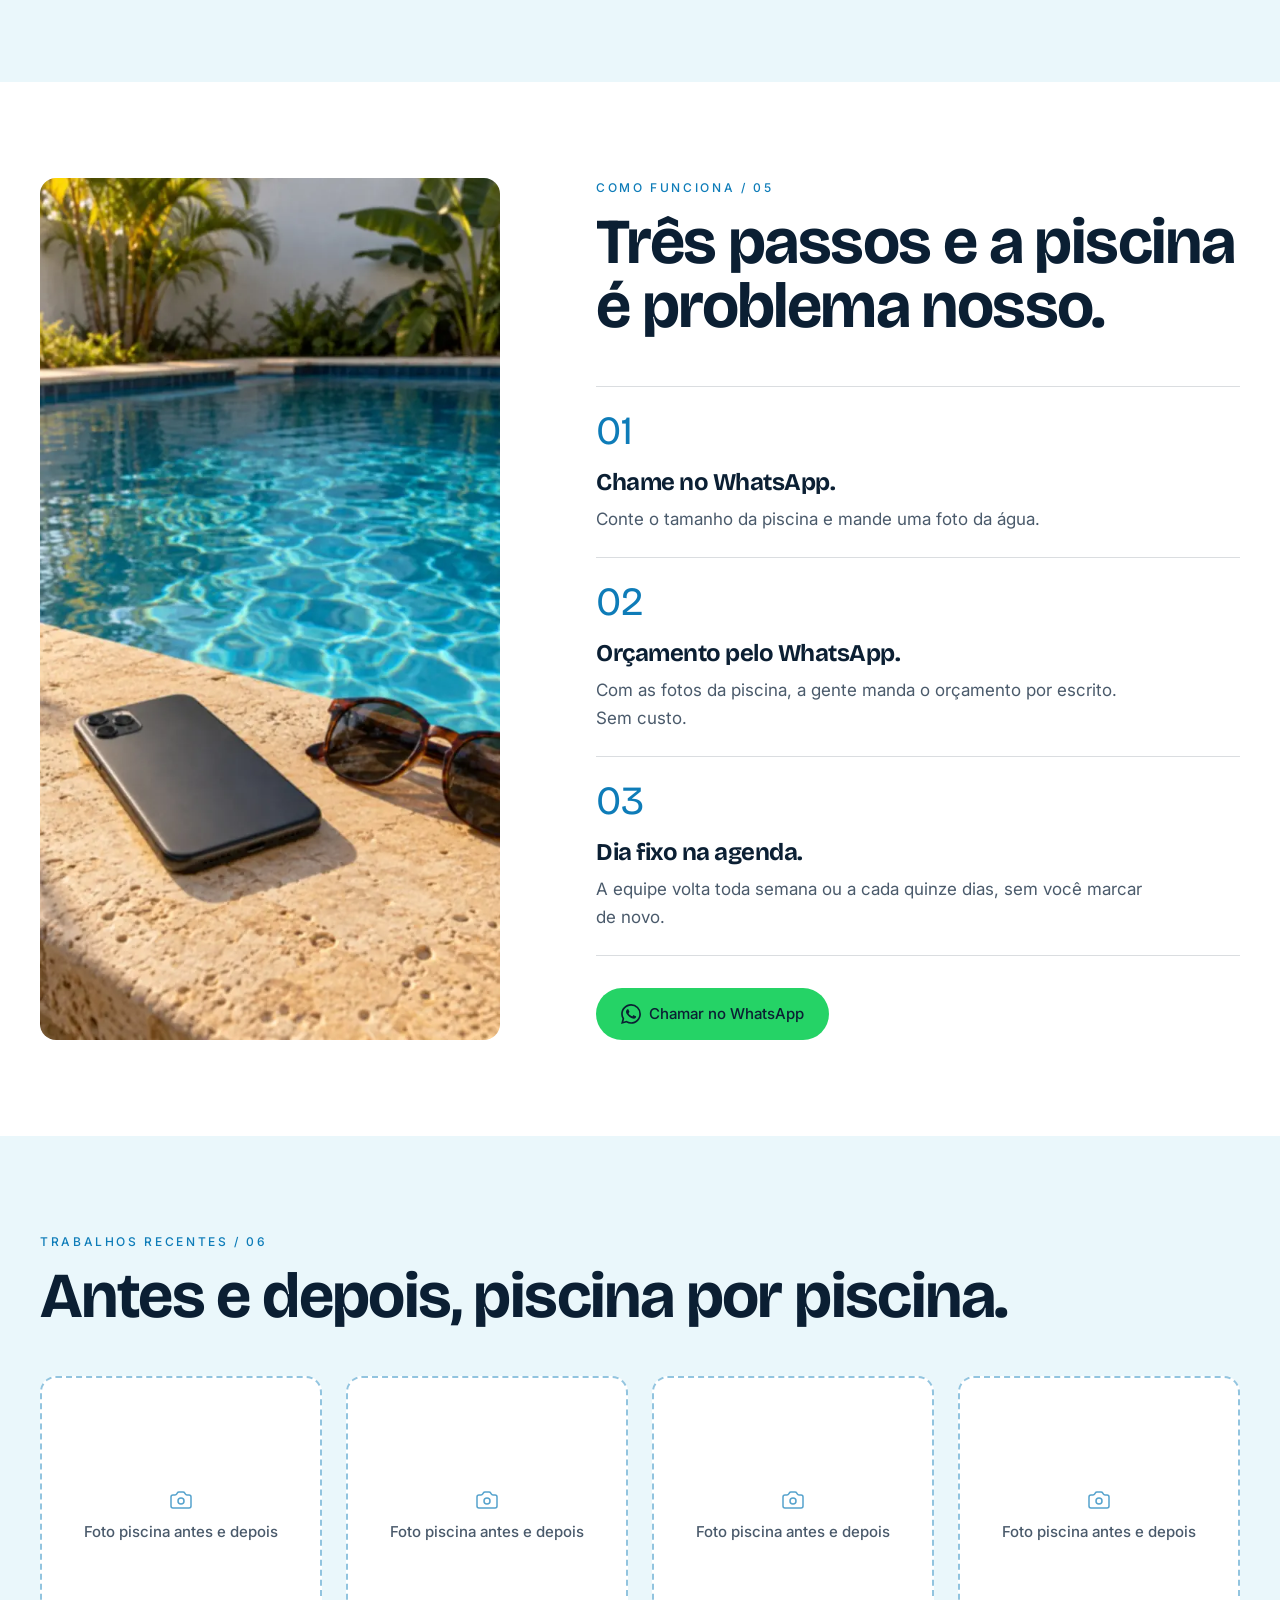
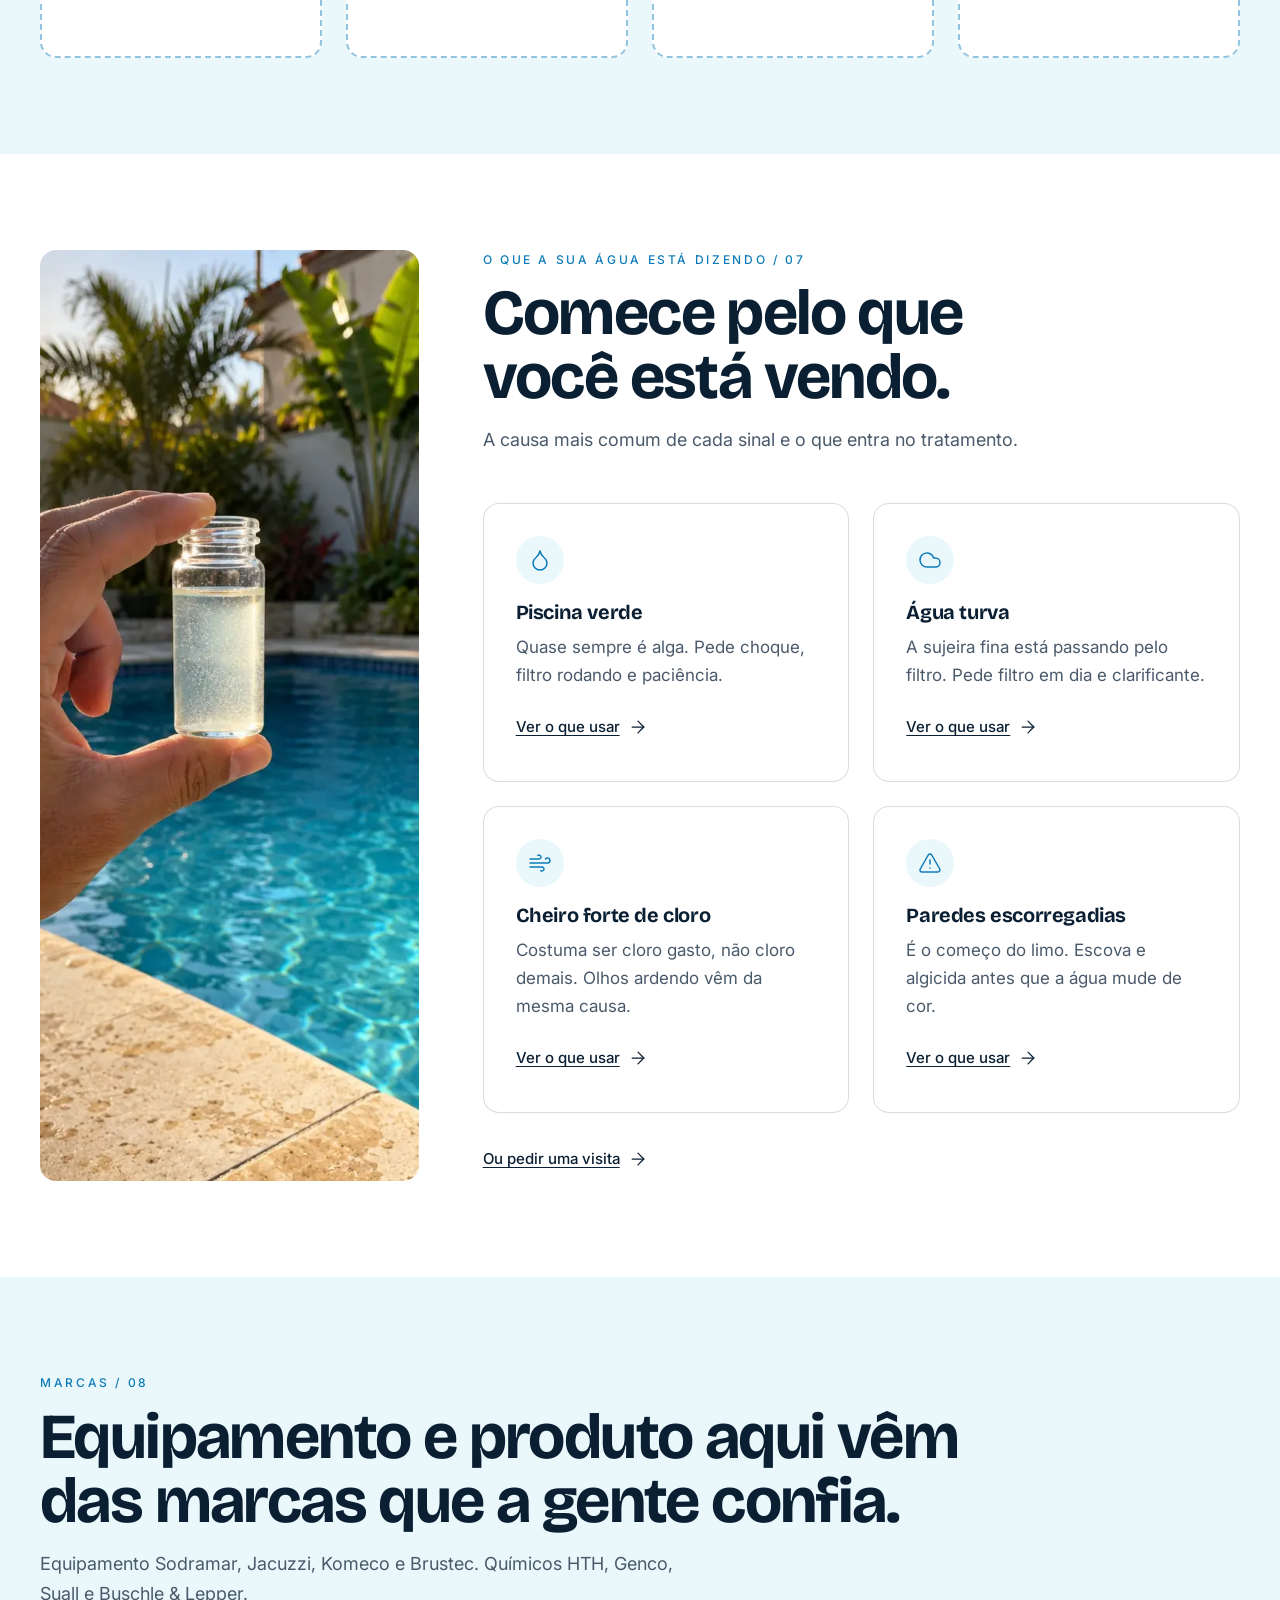
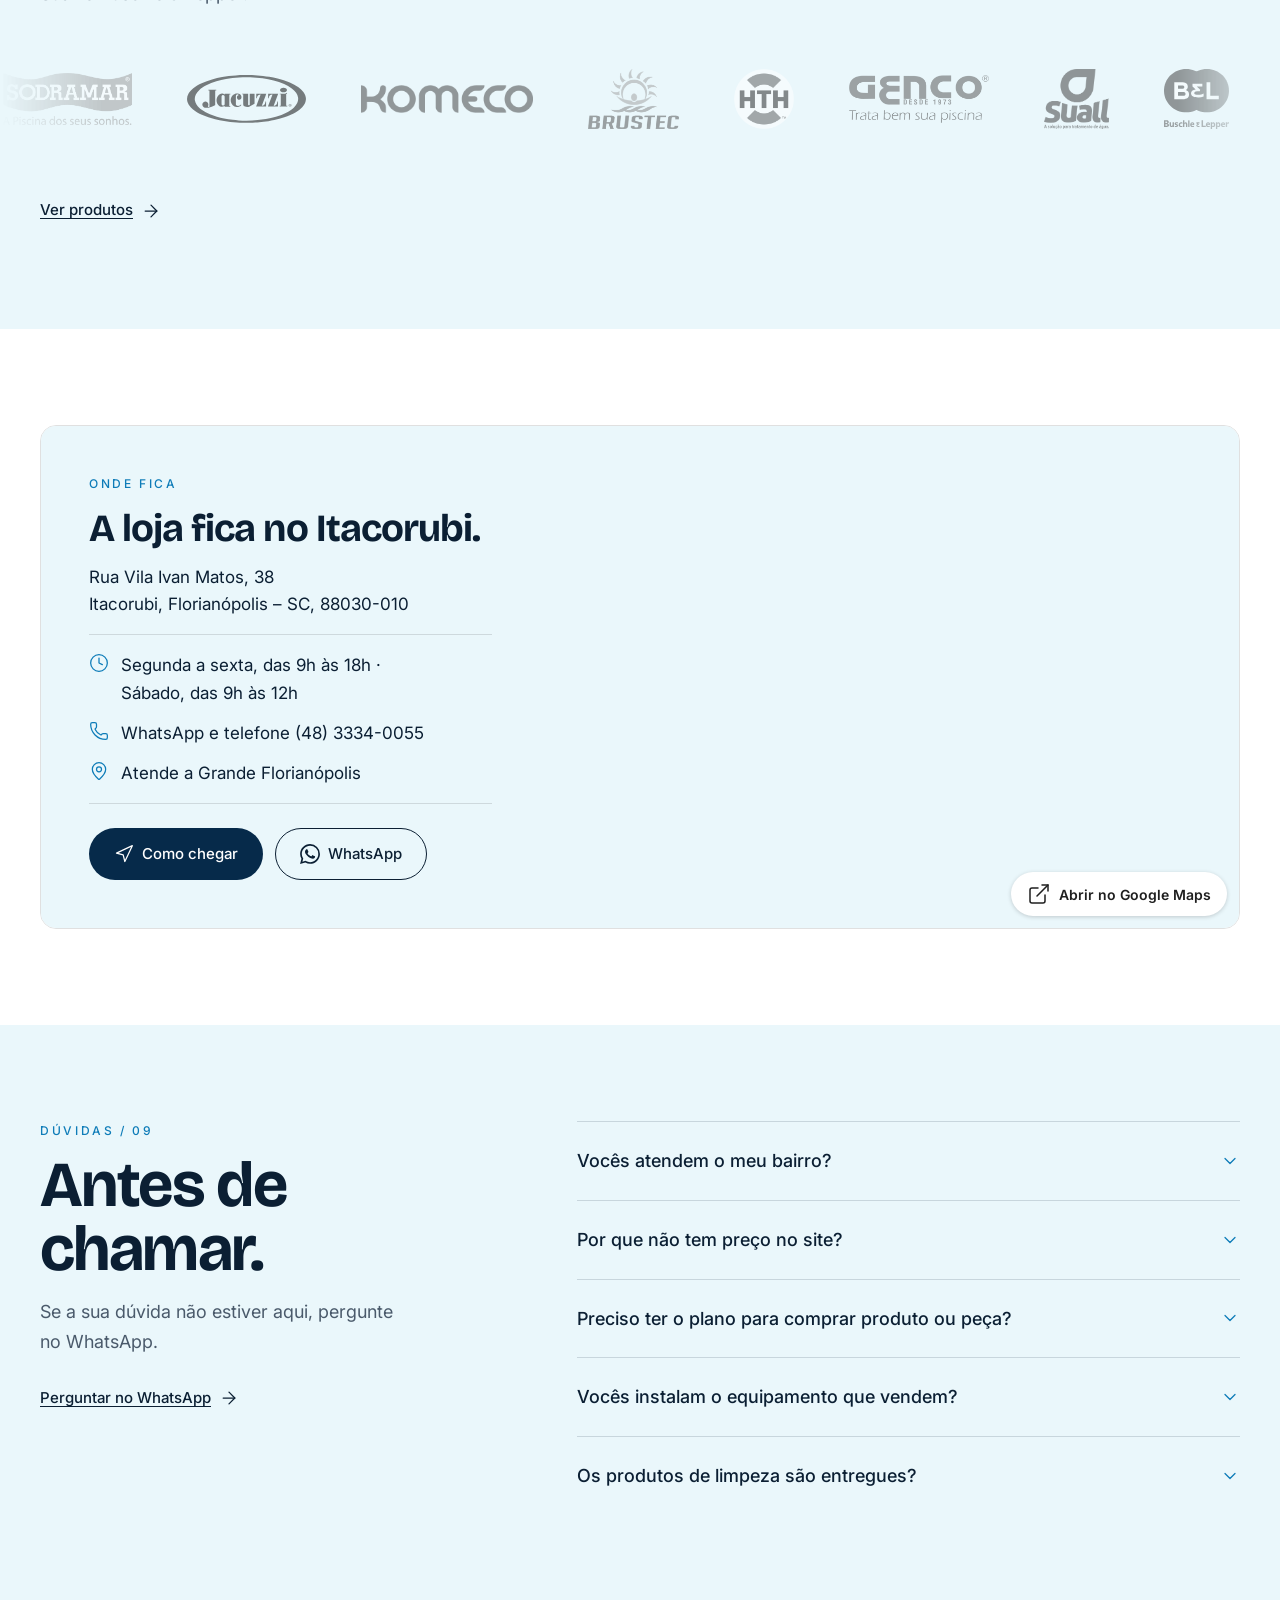
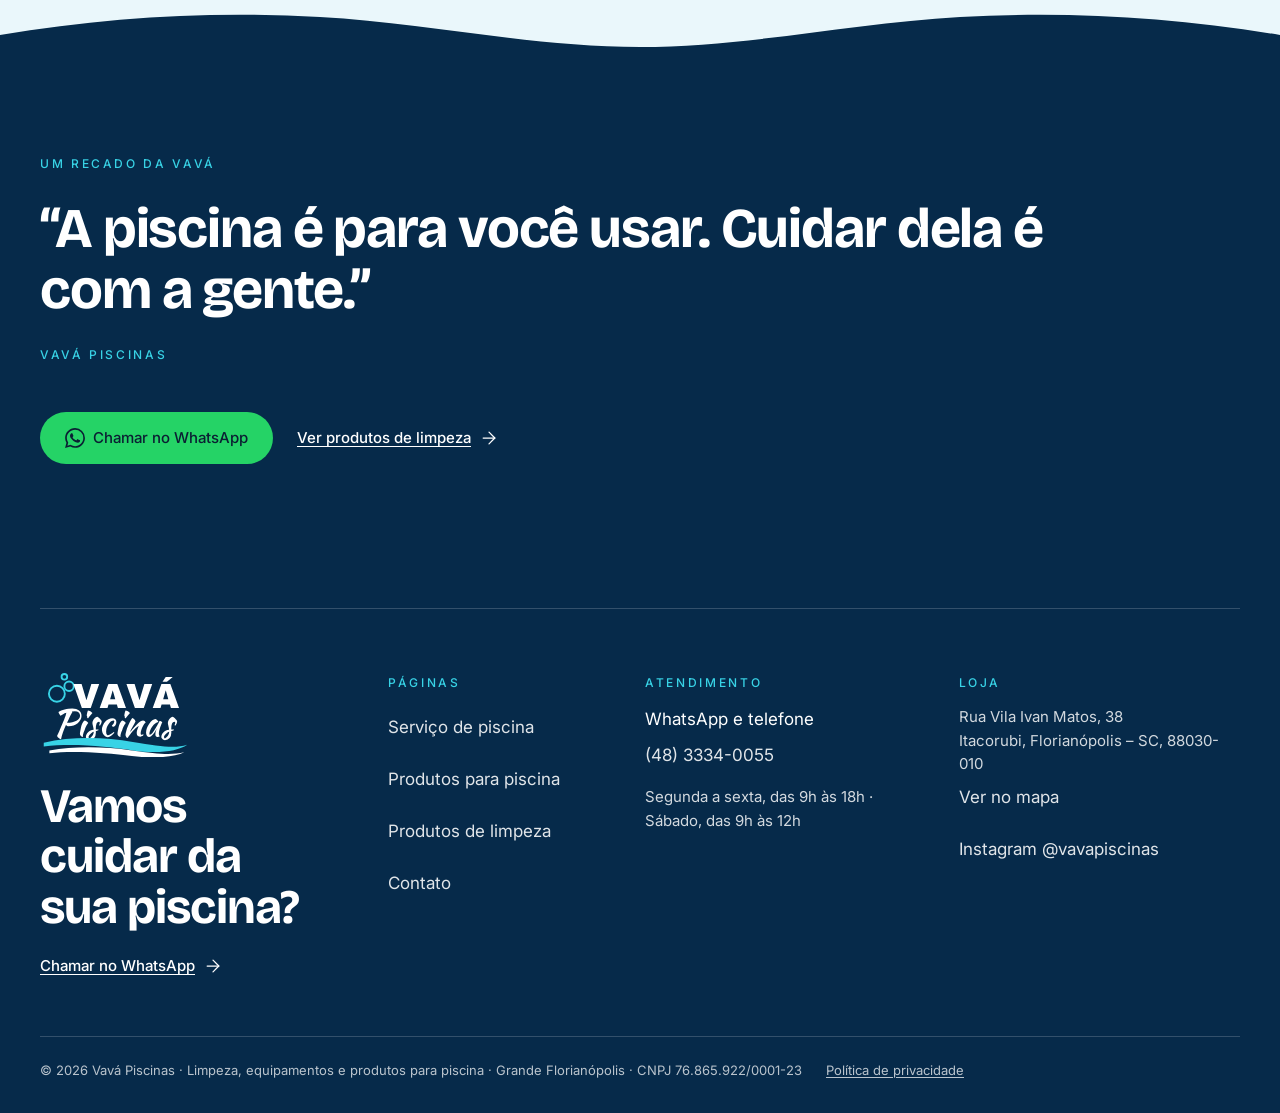
==== commit 9387d39c: "Revisão via Claude Desktop 2026-10-22 14:15" ====
--- a/index.html
+++ b/index.html
@@ -12,7 +12,13 @@
 <meta property="og:description" content="Limpeza de piscina semanal ou quinzenal, bomba, filtro e aquecedor, e produtos de limpeza na Grande Florianópolis. Peça pelo WhatsApp da Vavá Piscinas.">
 <meta property="og:type" content="website">
 <meta property="og:locale" content="pt_BR">
-<meta property="og:image" content="https://infomediamethods-sys.github.io/piscinas-vini/assets/img/og-vava.jpg">
+<meta property="og:image" content="https://infomediamethods-sys.github.io/piscinas-vini/assets/img/og-vava-cartao.jpg">
+<meta property="og:image:width" content="1200">
+<meta property="og:image:height" content="630">
+<meta property="og:image:alt" content="Cartão da Vavá Piscinas: Sua piscina, sempre pronta. Itacorubi, Florianópolis. WhatsApp (48) 3334-0055.">
+<meta property="og:site_name" content="Vavá Piscinas">
+<meta name="twitter:card" content="summary_large_image">
+<meta name="twitter:image" content="https://infomediamethods-sys.github.io/piscinas-vini/assets/img/og-vava-cartao.jpg">
 <meta name="theme-color" content="#062A4A">
 <link rel="icon" href="assets/img/favicon.svg" type="image/svg+xml">
 <link rel="preconnect" href="https://fonts.googleapis.com">
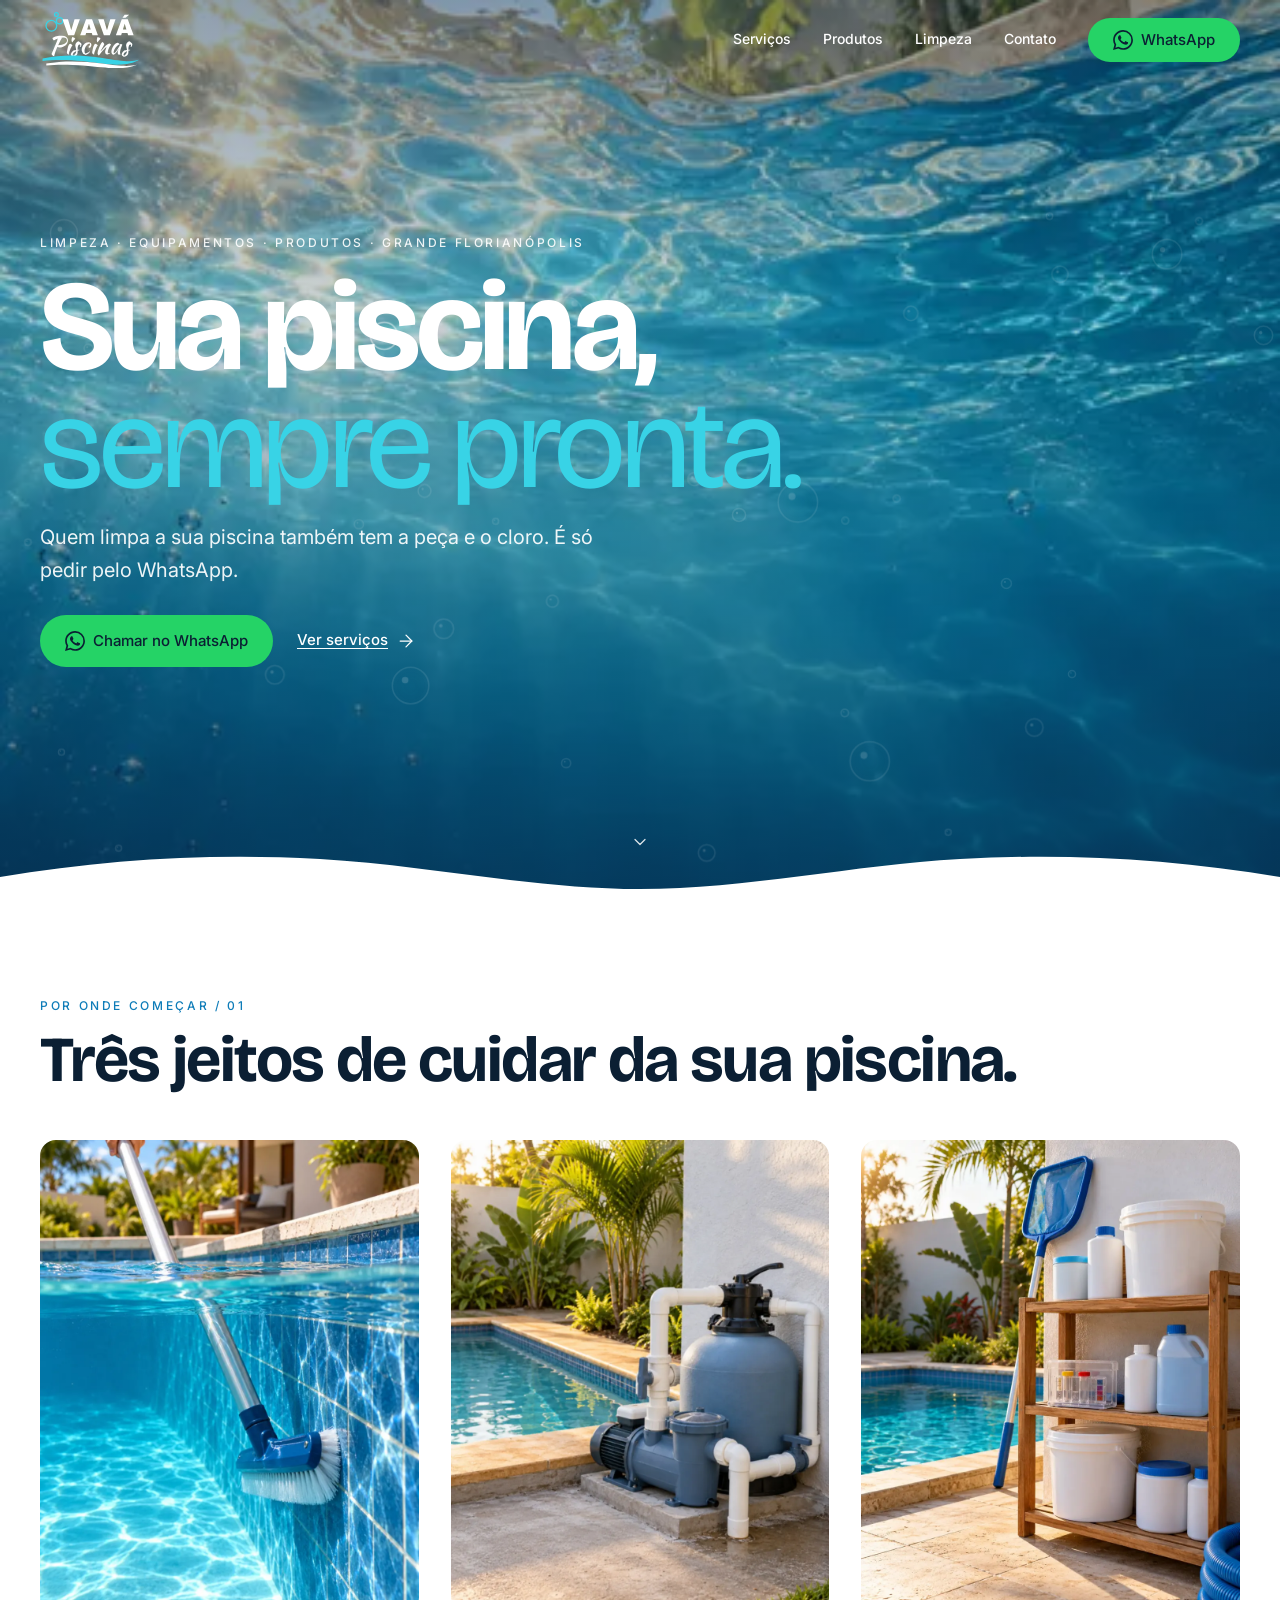
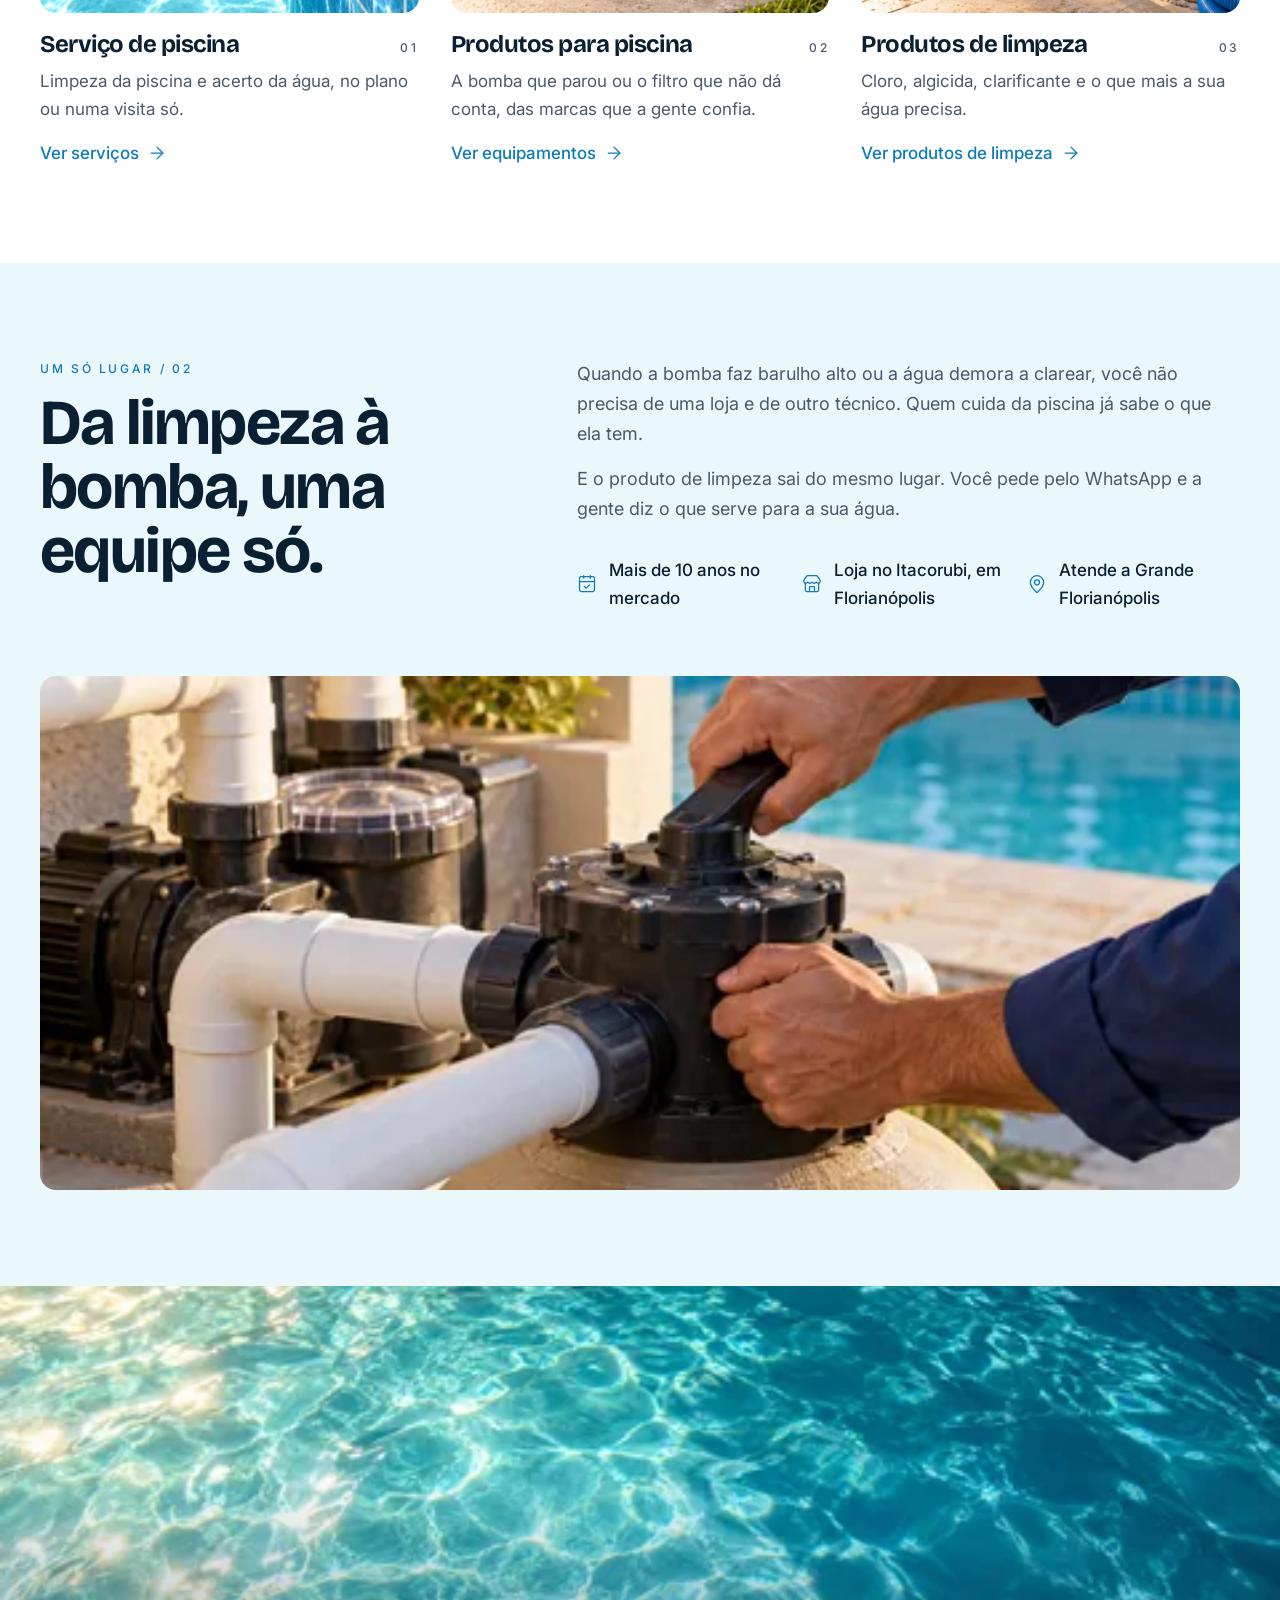
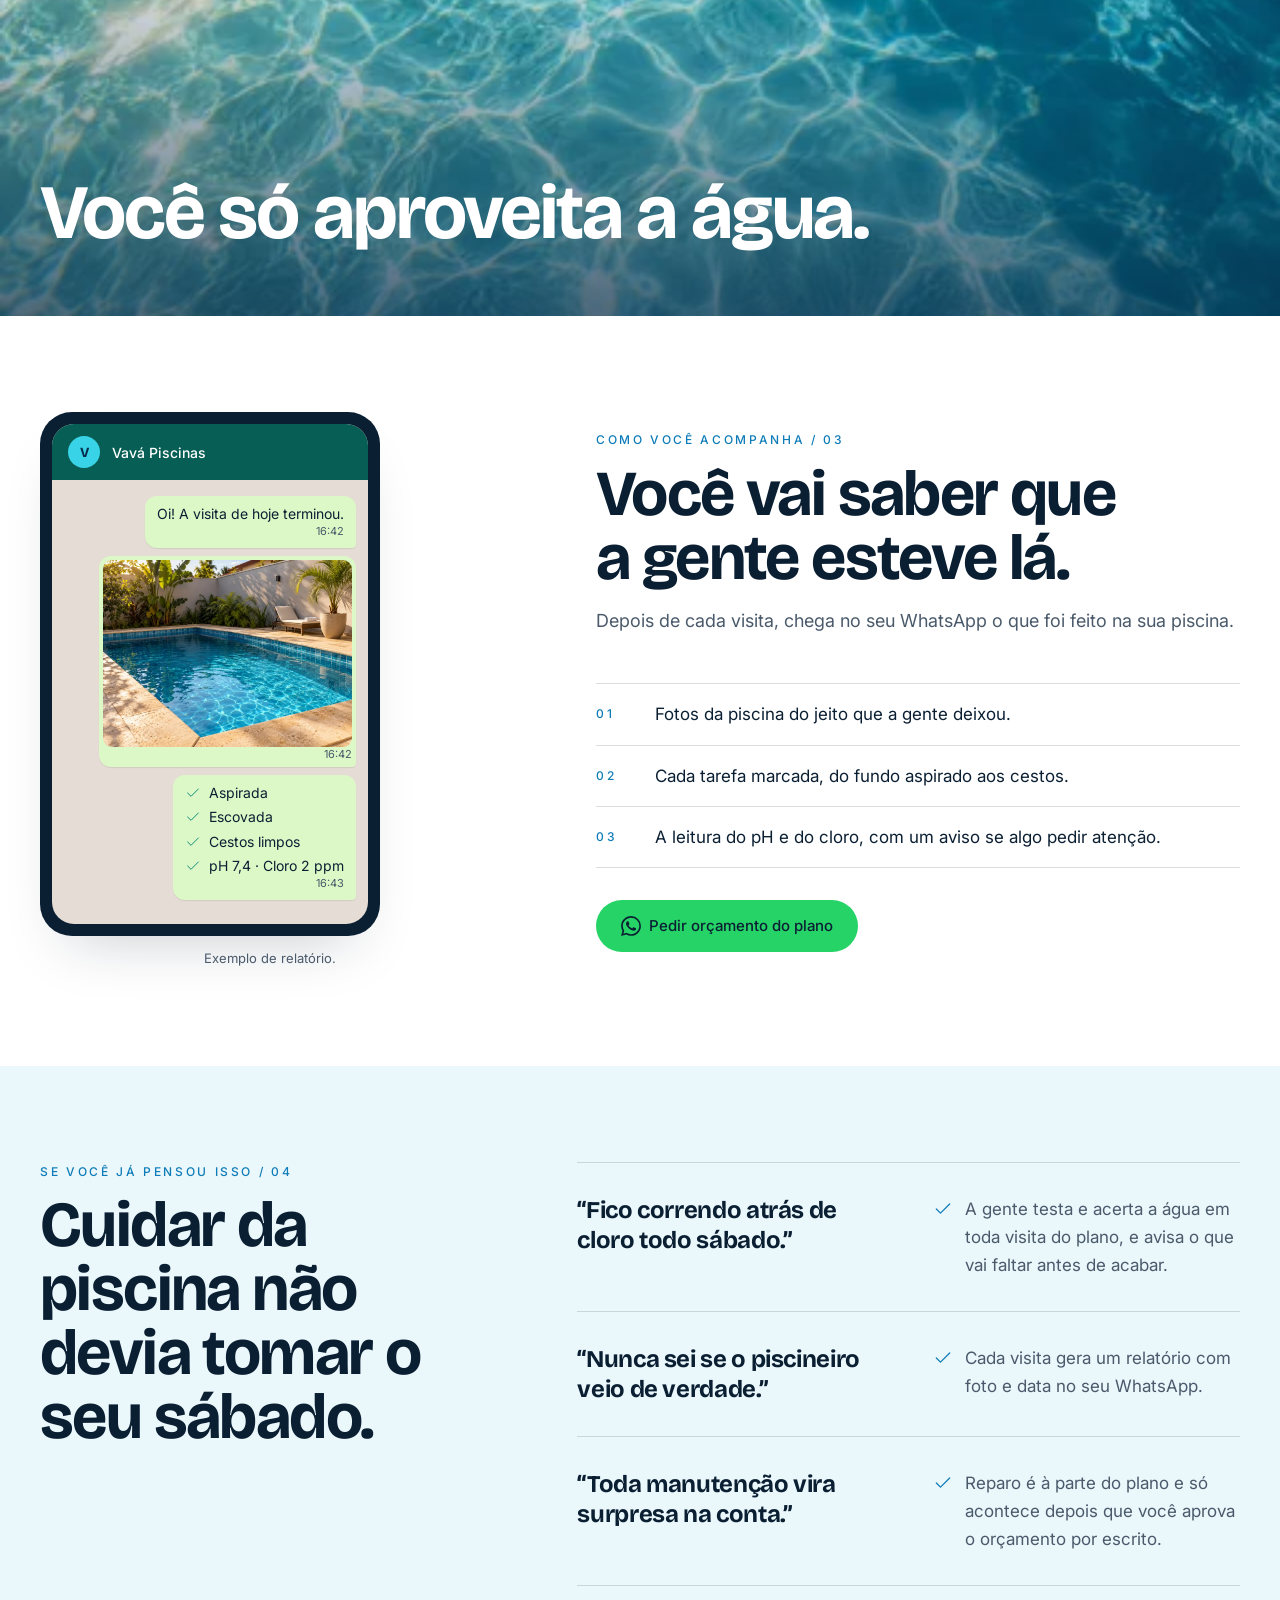
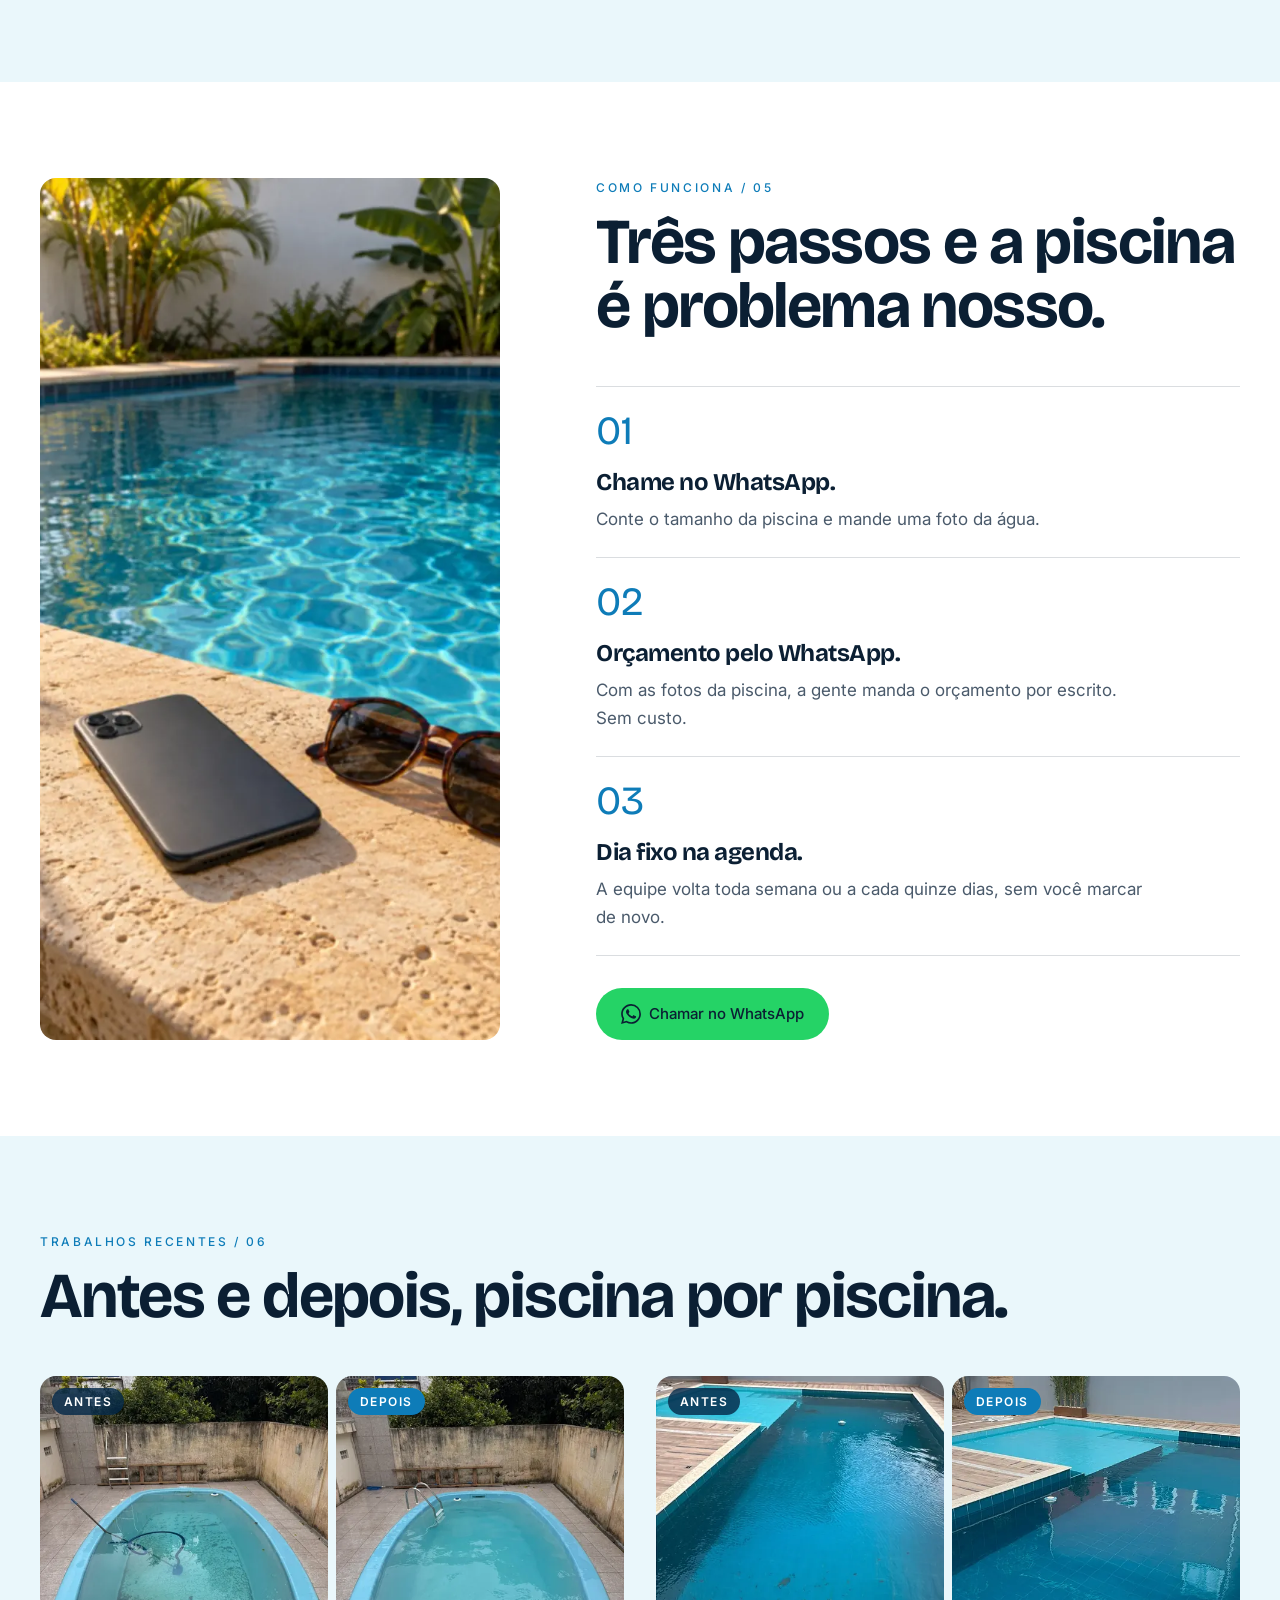
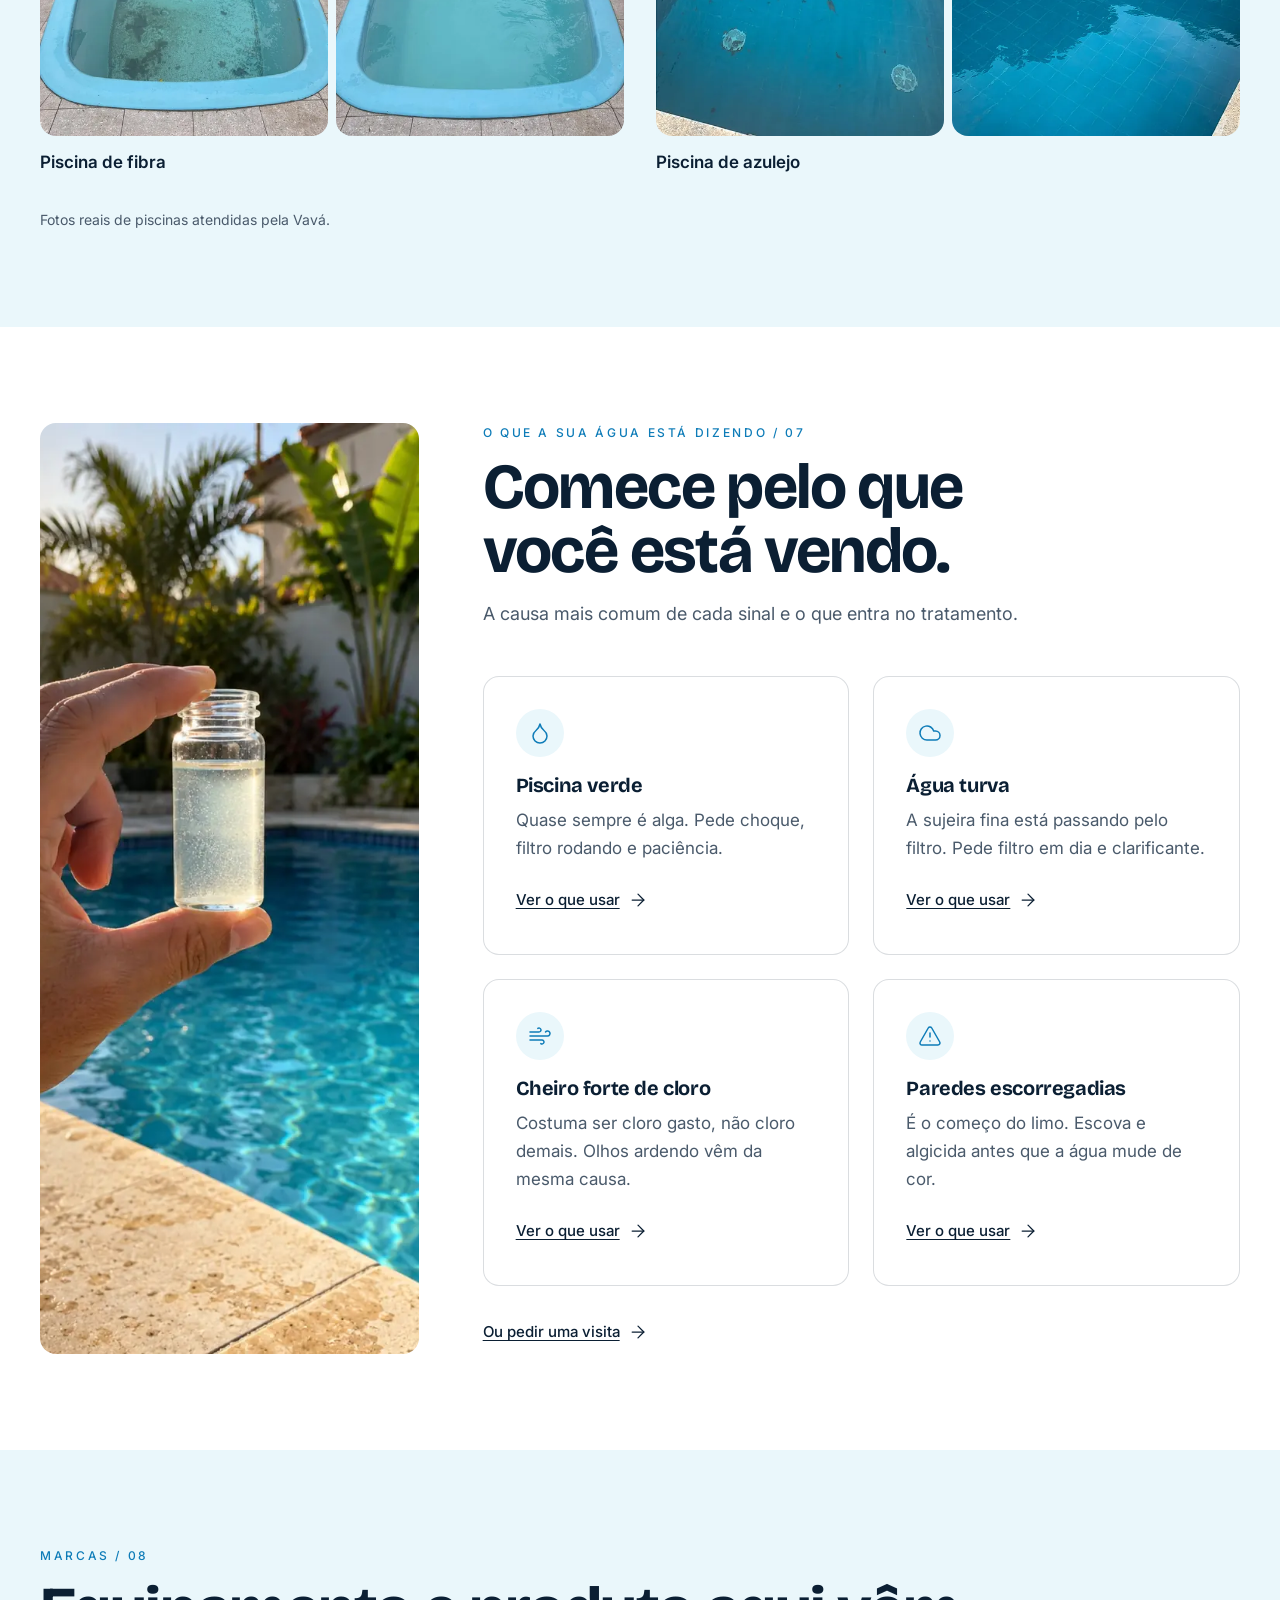
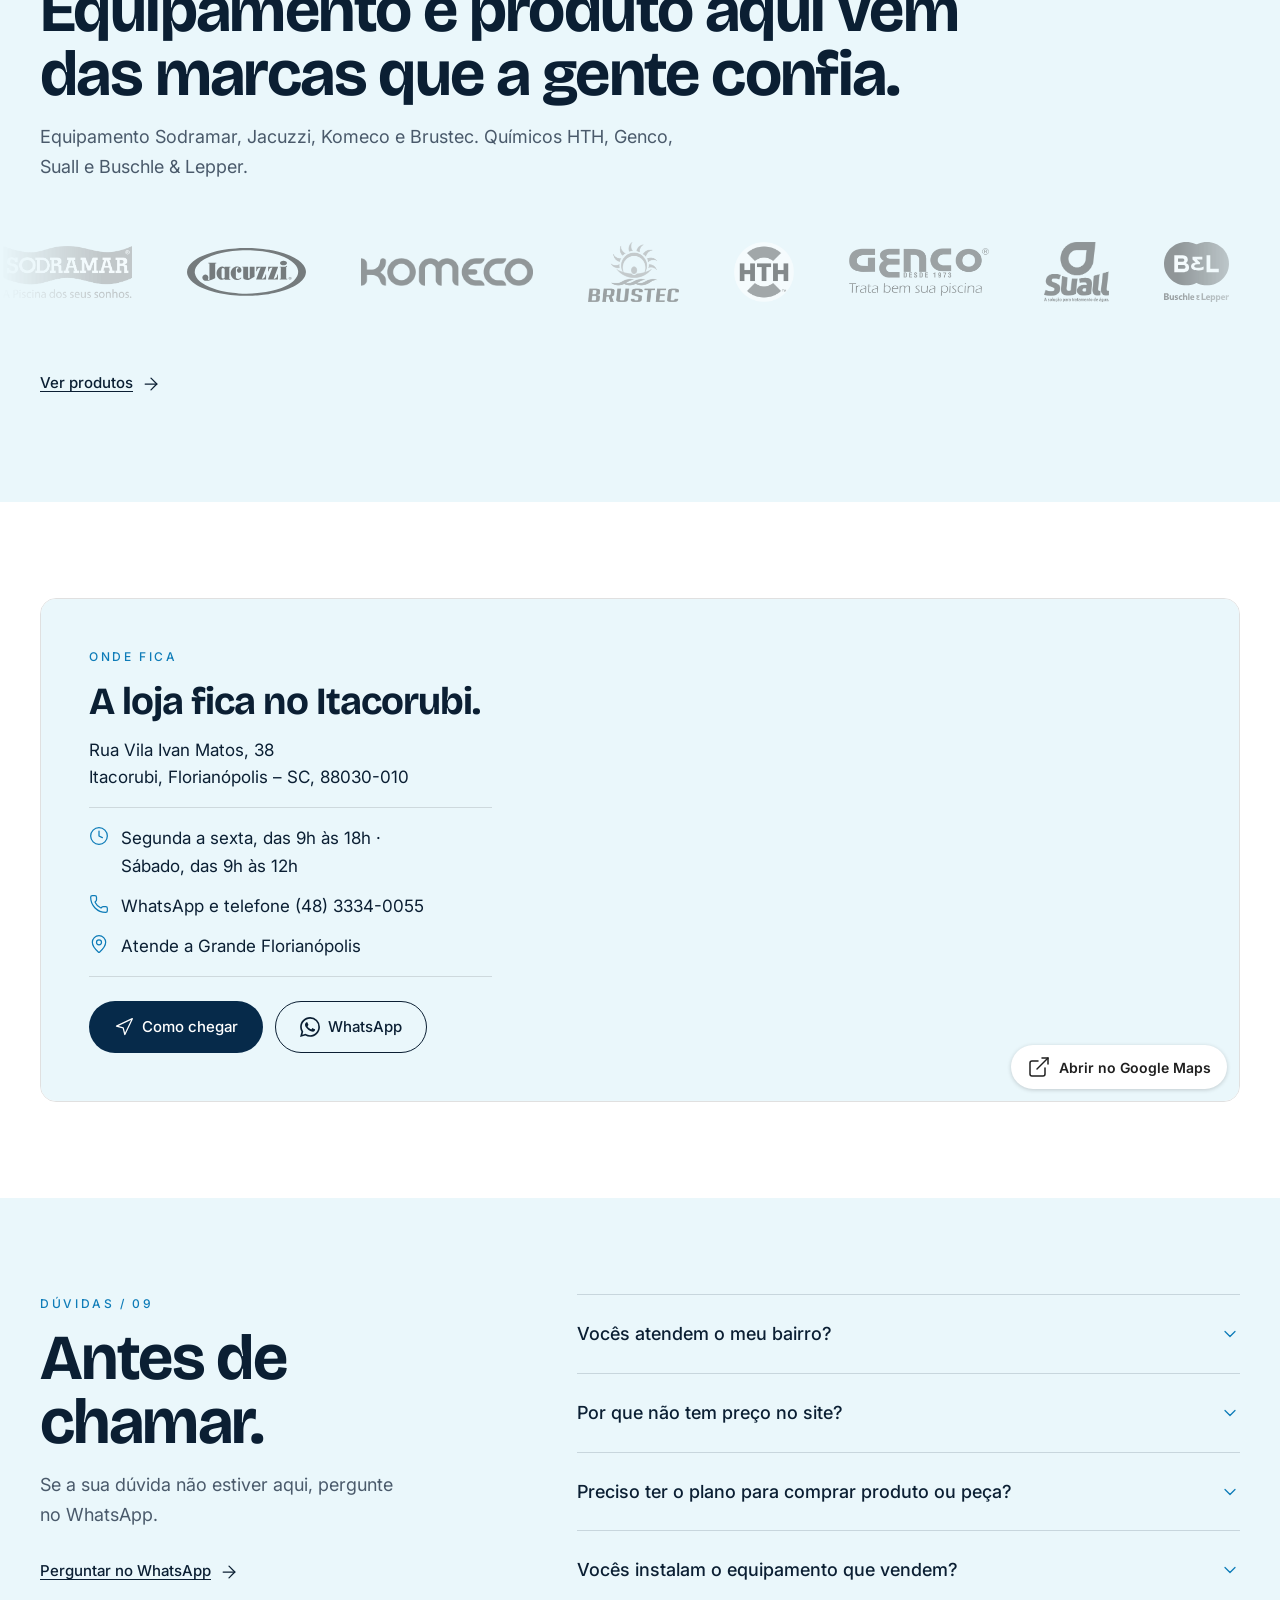
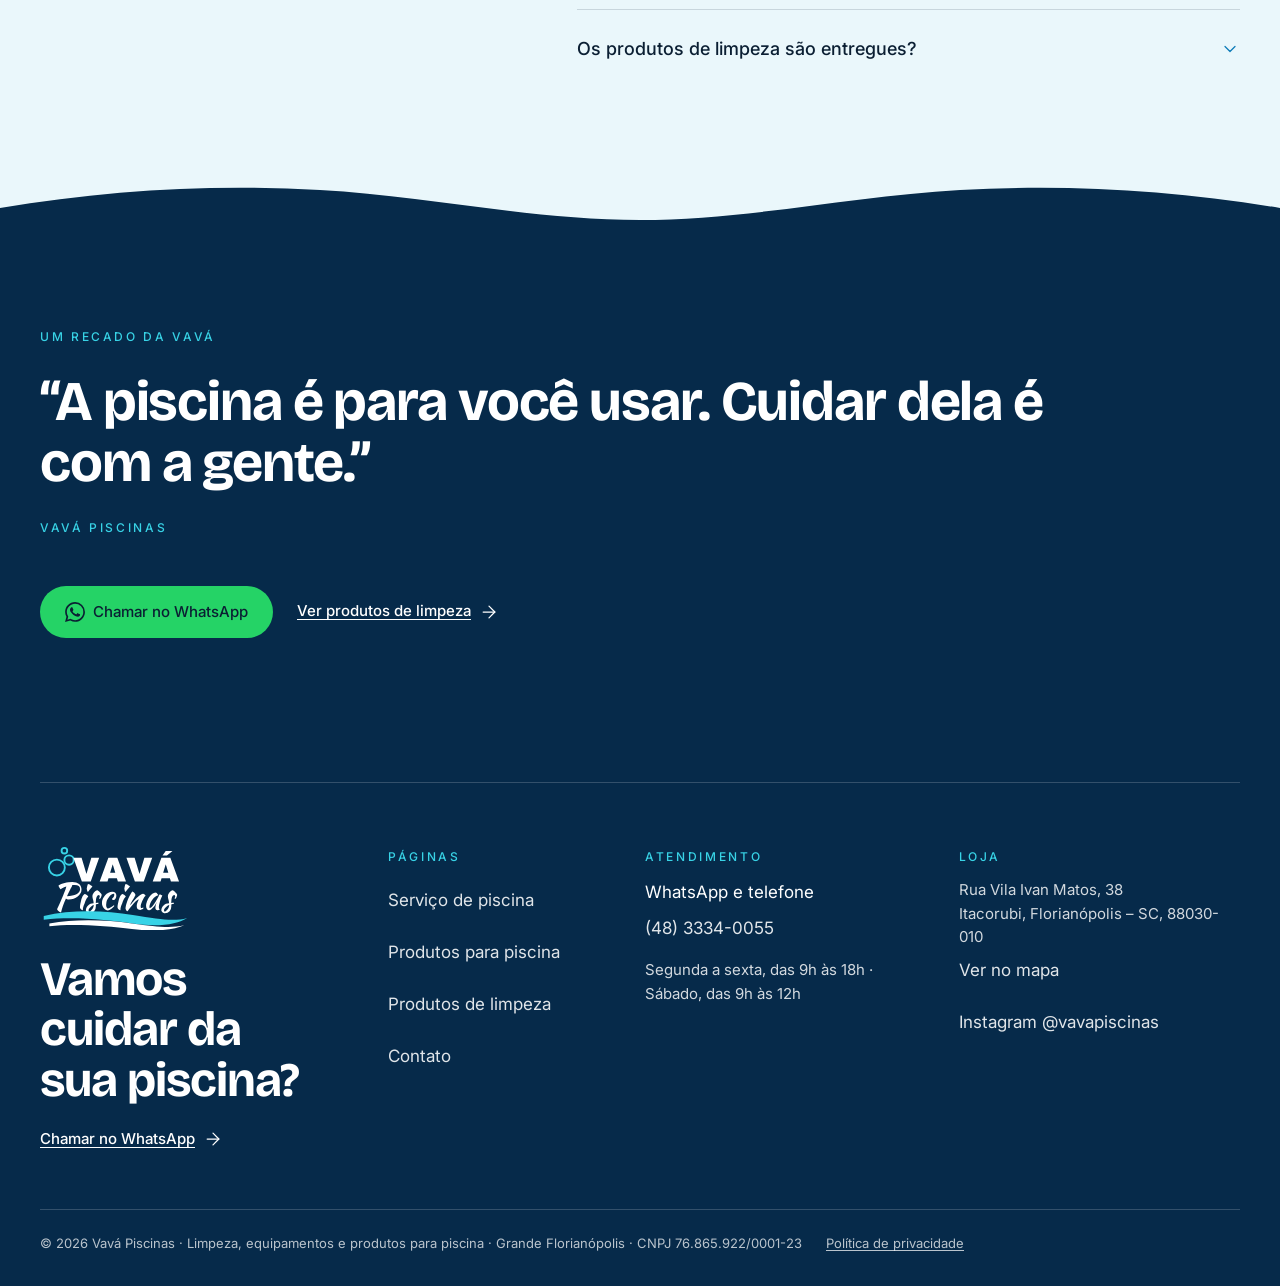
==== commit 86191266: "Revisão via Claude Desktop 2026-10-23 13:30" ====
--- a/index.html
+++ b/index.html
@@ -27,7 +27,7 @@
 <link rel="preload" as="image" type="image/webp" media="(max-width: 899px)" imagesrcset="assets/img/heroi-mobile-480.webp 480w, assets/img/heroi-mobile-960.webp 960w" imagesizes="100vw">
 <link rel="preload" as="image" type="image/webp" media="(min-width: 900px)" imagesrcset="assets/img/heroi-desktop-960.webp 960w, assets/img/heroi-desktop-1600.webp 1600w, assets/img/heroi-desktop-2400.webp 2400w" imagesizes="100vw">
 <link rel="stylesheet" href="assets/css/base.css?v=4cfa7f89">
-<link rel="stylesheet" href="assets/css/style.css?v=1015e75c">
+<link rel="stylesheet" href="assets/css/style.css?v=6ca2fc0b">
 <script type="application/ld+json">{"@context": "https://schema.org", "@type": "LocalBusiness", "name": "Vavá Piscinas", "description": "Limpeza e manutenção de piscina, venda de equipamentos e de produtos de limpeza para piscina.", "telephone": "+55 48 3334-0055", "address": {"@type": "PostalAddress", "streetAddress": "Rua Vila Ivan Matos, 38", "addressLocality": "Florianópolis", "addressRegion": "SC", "postalCode": "88030-010", "addressCountry": "BR"}, "areaServed": "Grande Florianópolis", "openingHoursSpecification": [{"@type": "OpeningHoursSpecification", "dayOfWeek": ["Monday", "Tuesday", "Wednesday", "Thursday", "Friday"], "opens": "09:00", "closes": "18:00"}, {"@type": "OpeningHoursSpecification", "dayOfWeek": "Saturday", "opens": "09:00", "closes": "12:00"}], "sameAs": ["https://www.instagram.com/vavapiscinas/"]}</script>
 <script type="application/ld+json">{"@context": "https://schema.org", "@type": "FAQPage", "mainEntity": [{"@type": "Question", "name": "Vocês atendem o meu bairro?", "acceptedAnswer": {"@type": "Answer", "text": "A gente atende a Grande Florianópolis. Mande o endereço no WhatsApp que a gente confirma."}}, {"@type": "Question", "name": "Por que não tem preço no site?", "acceptedAnswer": {"@type": "Answer", "text": "Porque o valor depende da piscina: tamanho, estado da água e o que ela precisa. O orçamento vem na conversa, antes de qualquer serviço."}}, {"@type": "Question", "name": "Preciso ter o plano para comprar produto ou peça?", "acceptedAnswer": {"@type": "Answer", "text": "Não. Você pode pedir só o produto de limpeza ou só o equipamento, pelo WhatsApp ou na loja do Itacorubi."}}, {"@type": "Question", "name": "Vocês instalam o equipamento que vendem?", "acceptedAnswer": {"@type": "Answer", "text": "Depende do equipamento. Quando você pergunta pelo modelo, a gente diz se instala e se isso muda o valor."}}, {"@type": "Question", "name": "Os produtos de limpeza são entregues?", "acceptedAnswer": {"@type": "Answer", "text": "Sim. A gente entrega em toda Florianópolis. Se preferir, também dá para retirar na loja do Itacorubi."}}]}</script>
 </head>
@@ -150,7 +150,8 @@
 <section class="secao secao--foam" id="trabalhos">
   <div class="container">
     <div class="cabeca revelar"><p class="rotulo">Trabalhos recentes <span class="nowrap">/ 06</span></p><h2>Antes e depois, piscina por piscina.</h2></div>
-    <ul class="trabalhos trabalhos--4" role="list"><li class="trabalho revelar"><div class="trabalho__caixa"><svg aria-hidden="true" focusable="false" class="icone icone--camera" xmlns="http://www.w3.org/2000/svg" width="24" height="24" viewBox="0 0 24 24" fill="none" stroke="currentColor" stroke-width="1.5" stroke-linecap="round" stroke-linejoin="round" ><path d="M13.997 4a2 2 0 0 1 1.76 1.05l.486.9A2 2 0 0 0 18.003 7H20a2 2 0 0 1 2 2v9a2 2 0 0 1-2 2H4a2 2 0 0 1-2-2V9a2 2 0 0 1 2-2h1.997a2 2 0 0 0 1.759-1.048l.489-.904A2 2 0 0 1 10.004 4z" /><circle cx="12" cy="13" r="3" /></svg><span>Foto piscina antes e depois</span></div></li><li class="trabalho revelar"><div class="trabalho__caixa"><svg aria-hidden="true" focusable="false" class="icone icone--camera" xmlns="http://www.w3.org/2000/svg" width="24" height="24" viewBox="0 0 24 24" fill="none" stroke="currentColor" stroke-width="1.5" stroke-linecap="round" stroke-linejoin="round" ><path d="M13.997 4a2 2 0 0 1 1.76 1.05l.486.9A2 2 0 0 0 18.003 7H20a2 2 0 0 1 2 2v9a2 2 0 0 1-2 2H4a2 2 0 0 1-2-2V9a2 2 0 0 1 2-2h1.997a2 2 0 0 0 1.759-1.048l.489-.904A2 2 0 0 1 10.004 4z" /><circle cx="12" cy="13" r="3" /></svg><span>Foto piscina antes e depois</span></div></li><li class="trabalho revelar"><div class="trabalho__caixa"><svg aria-hidden="true" focusable="false" class="icone icone--camera" xmlns="http://www.w3.org/2000/svg" width="24" height="24" viewBox="0 0 24 24" fill="none" stroke="currentColor" stroke-width="1.5" stroke-linecap="round" stroke-linejoin="round" ><path d="M13.997 4a2 2 0 0 1 1.76 1.05l.486.9A2 2 0 0 0 18.003 7H20a2 2 0 0 1 2 2v9a2 2 0 0 1-2 2H4a2 2 0 0 1-2-2V9a2 2 0 0 1 2-2h1.997a2 2 0 0 0 1.759-1.048l.489-.904A2 2 0 0 1 10.004 4z" /><circle cx="12" cy="13" r="3" /></svg><span>Foto piscina antes e depois</span></div></li><li class="trabalho revelar"><div class="trabalho__caixa"><svg aria-hidden="true" focusable="false" class="icone icone--camera" xmlns="http://www.w3.org/2000/svg" width="24" height="24" viewBox="0 0 24 24" fill="none" stroke="currentColor" stroke-width="1.5" stroke-linecap="round" stroke-linejoin="round" ><path d="M13.997 4a2 2 0 0 1 1.76 1.05l.486.9A2 2 0 0 0 18.003 7H20a2 2 0 0 1 2 2v9a2 2 0 0 1-2 2H4a2 2 0 0 1-2-2V9a2 2 0 0 1 2-2h1.997a2 2 0 0 0 1.759-1.048l.489-.904A2 2 0 0 1 10.004 4z" /><circle cx="12" cy="13" r="3" /></svg><span>Foto piscina antes e depois</span></div></li></ul>
+    <ul class="antes-depois" role="list"><li class="par revelar"><div class="par__fotos"><figure class="par__foto par__foto--antes"><picture><source type="image/webp" srcset="assets/img/trabalho-fibra-antes-480.webp 480w, assets/img/trabalho-fibra-antes-720.webp 720w" sizes="(min-width: 900px) 25vw, 50vw"><img src="assets/img/trabalho-fibra-antes-720.jpg" width="720" height="900" alt="Piscina de fibra antes da limpeza, com a água turva e sujeira acumulada no fundo." loading="lazy" decoding="async"></picture><figcaption class="par__selo">Antes</figcaption></figure><figure class="par__foto par__foto--depois"><picture><source type="image/webp" srcset="assets/img/trabalho-fibra-depois-480.webp 480w, assets/img/trabalho-fibra-depois-720.webp 720w" sizes="(min-width: 900px) 25vw, 50vw"><img src="assets/img/trabalho-fibra-depois-720.jpg" width="720" height="900" alt="A mesma piscina de fibra depois da limpeza, com a água limpa e o fundo sem sujeira." loading="lazy" decoding="async"></picture><figcaption class="par__selo">Depois</figcaption></figure></div><p class="par__legenda">Piscina de fibra</p></li><li class="par revelar"><div class="par__fotos"><figure class="par__foto par__foto--antes"><picture><source type="image/webp" srcset="assets/img/trabalho-azulejo-antes-480.webp 480w, assets/img/trabalho-azulejo-antes-720.webp 720w" sizes="(min-width: 900px) 25vw, 50vw"><img src="assets/img/trabalho-azulejo-antes-720.jpg" width="720" height="900" alt="Piscina revestida de azulejo antes da limpeza, com folhas e sujeira no fundo." loading="lazy" decoding="async"></picture><figcaption class="par__selo">Antes</figcaption></figure><figure class="par__foto par__foto--depois"><picture><source type="image/webp" srcset="assets/img/trabalho-azulejo-depois-480.webp 480w, assets/img/trabalho-azulejo-depois-720.webp 720w" sizes="(min-width: 900px) 25vw, 50vw"><img src="assets/img/trabalho-azulejo-depois-720.jpg" width="720" height="900" alt="A mesma piscina de azulejo depois da limpeza, com o fundo limpo." loading="lazy" decoding="async"></picture><figcaption class="par__selo">Depois</figcaption></figure></div><p class="par__legenda">Piscina de azulejo</p></li></ul>
+    <p class="antes-depois__nota">Fotos reais de piscinas atendidas pela Vavá.</p>
   </div>
 </section>
 
--- a/assets/css/style.css
+++ b/assets/css/style.css
@@ -694,3 +694,14 @@
 /* Instalação em produtos.html: card de ícone + texto, sem as 4 linhas do card-texto */
 .split--meio > .card-texto { grid-template-rows: auto auto; }
 @media (min-width: 900px) { .split--meio > .card-texto p { font-size: 1.125rem; } }
+
+/* Antes e depois com fotos reais (2026-10-23) */
+.antes-depois { display: grid; gap: var(--space-7); }
+@media (min-width: 900px) { .antes-depois { grid-template-columns: repeat(2, minmax(0, 1fr)); gap: var(--space-6); } }
+.par__fotos { display: grid; grid-template-columns: repeat(2, minmax(0, 1fr)); gap: var(--space-2); }
+.par__foto { position: relative; margin: 0; aspect-ratio: 4 / 5; overflow: hidden; border-radius: var(--raio); background: var(--white); }
+.par__foto img { width: 100%; height: 100%; object-fit: cover; }
+.par__selo { position: absolute; left: var(--space-3); top: var(--space-3); padding: var(--space-1) var(--space-3); border-radius: 999px; background: rgb(6 42 74 / 0.82); color: var(--white); font-size: 0.75rem; font-weight: 600; letter-spacing: 0.12em; text-transform: uppercase; }
+.par__foto--depois .par__selo { background: var(--pool); }
+.par__legenda { margin-top: var(--space-3); font-weight: 600; }
+.antes-depois__nota { margin-top: var(--space-6); font-size: 0.875rem; color: var(--ink-2); }
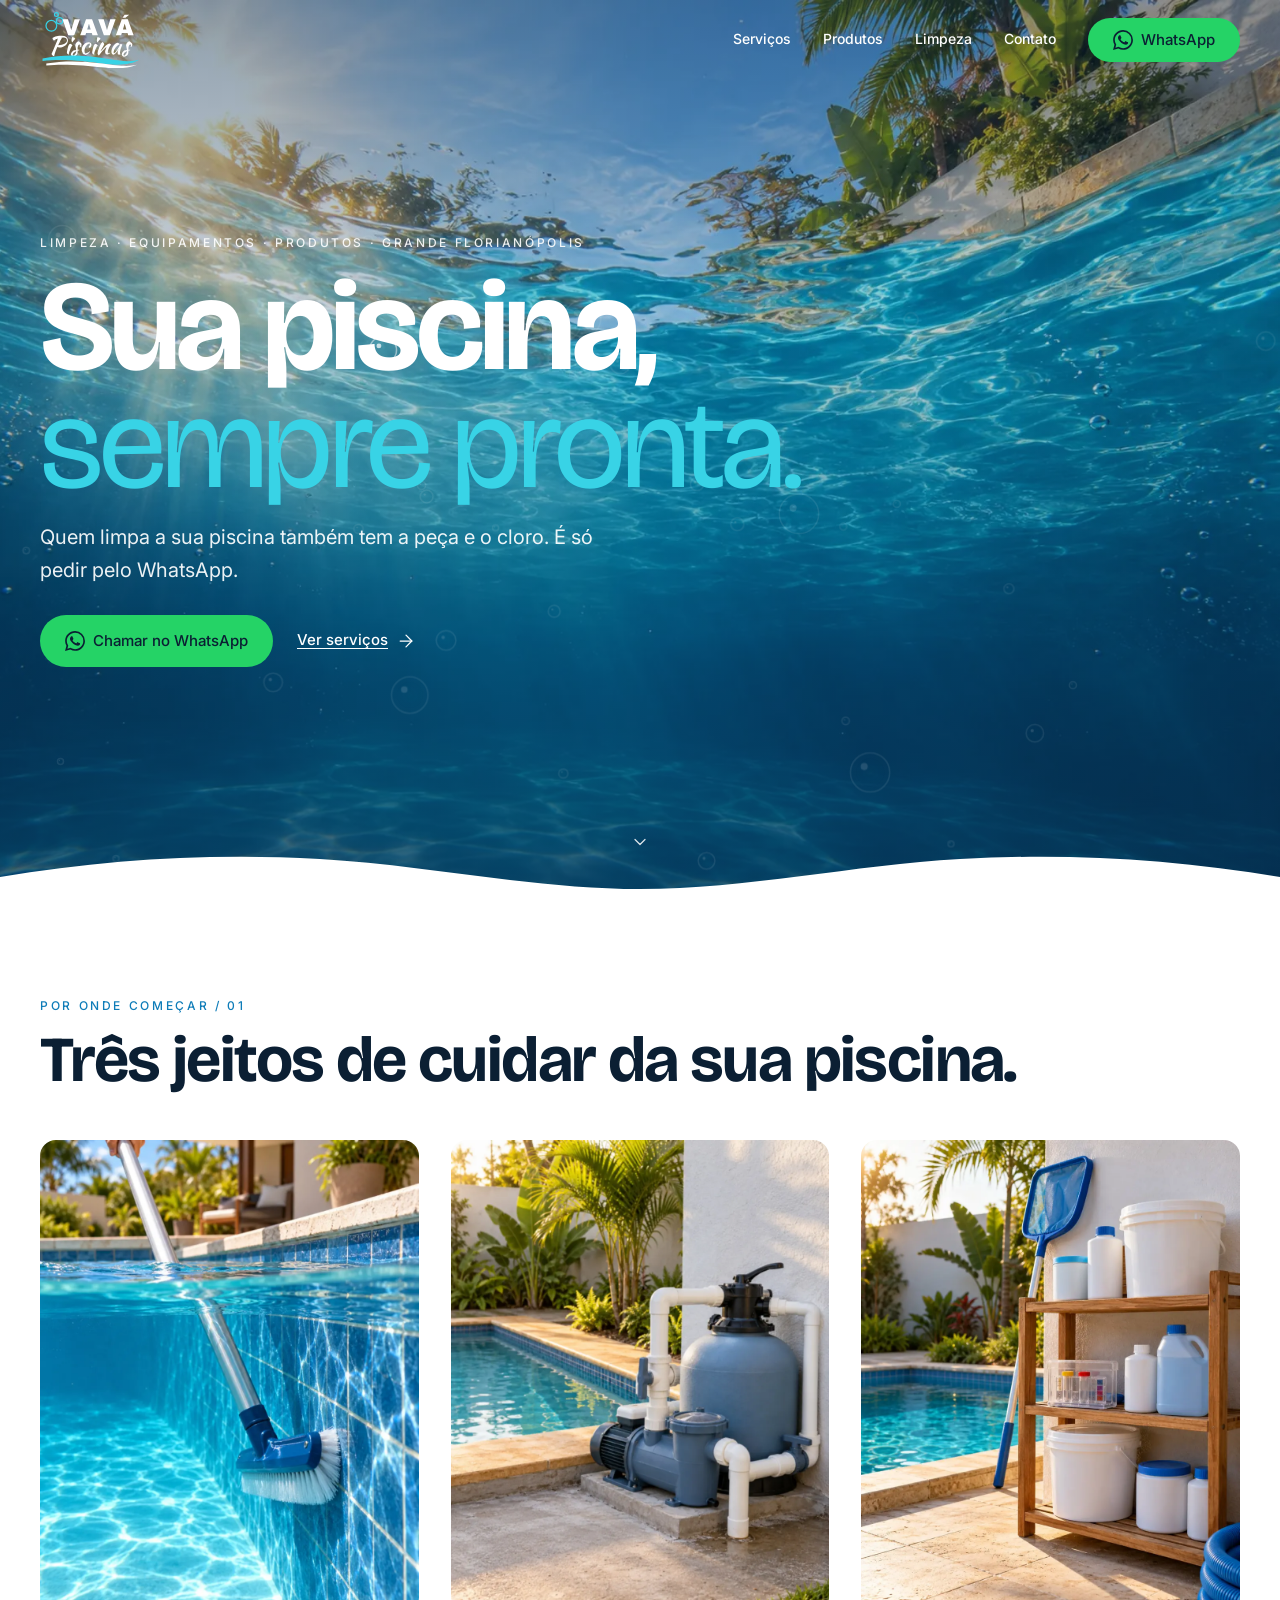
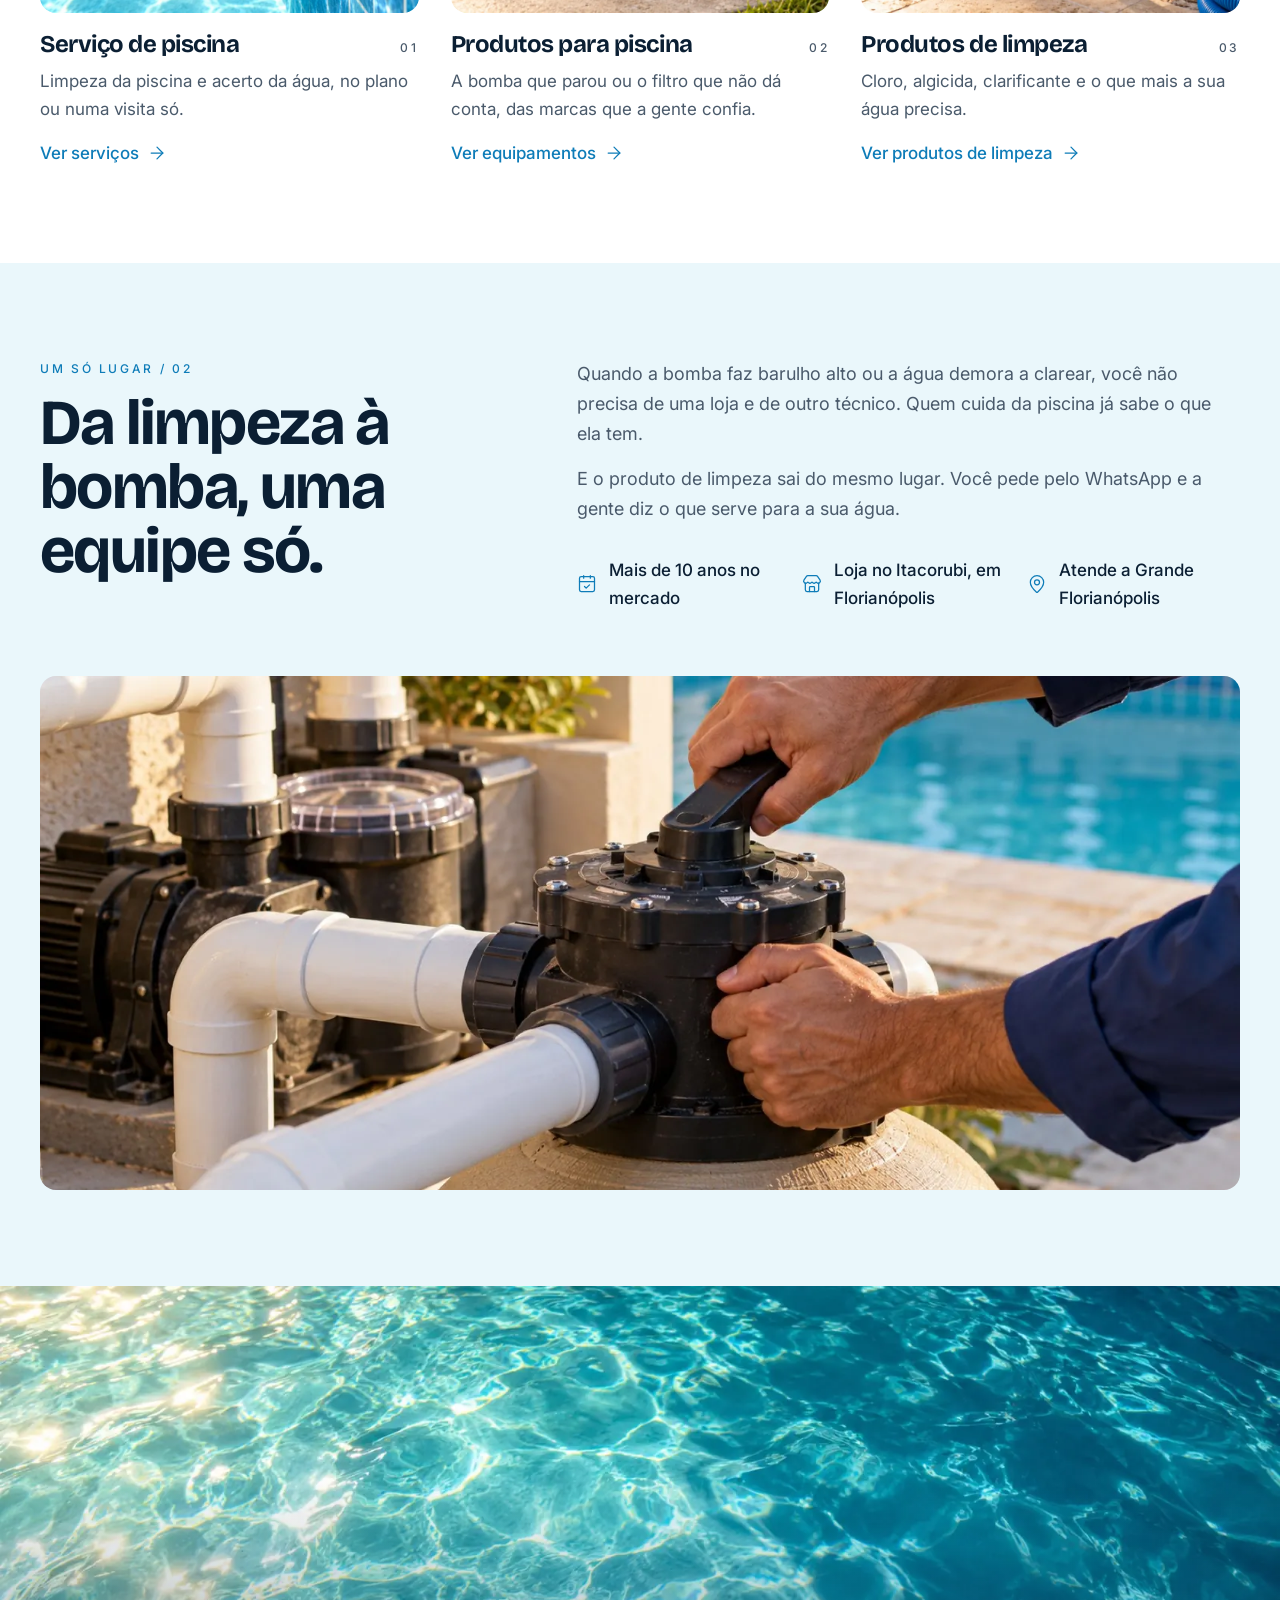
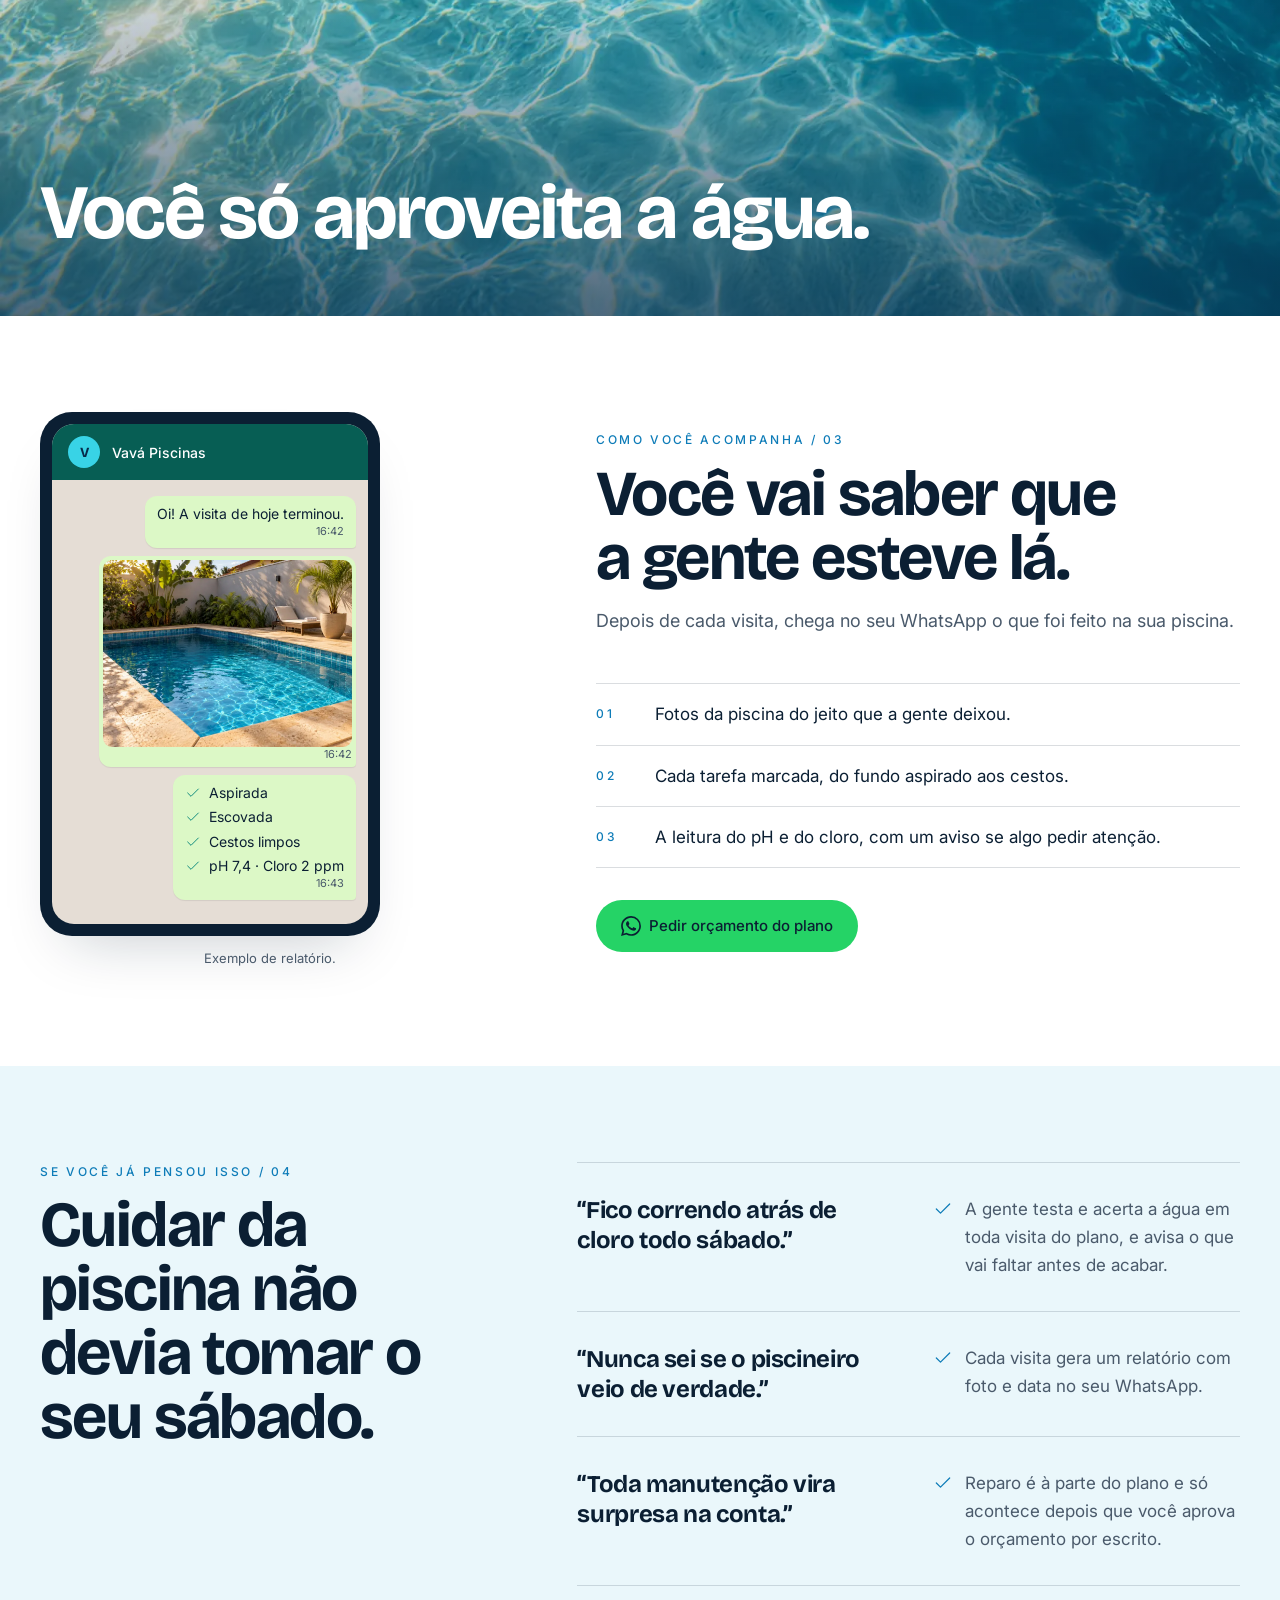
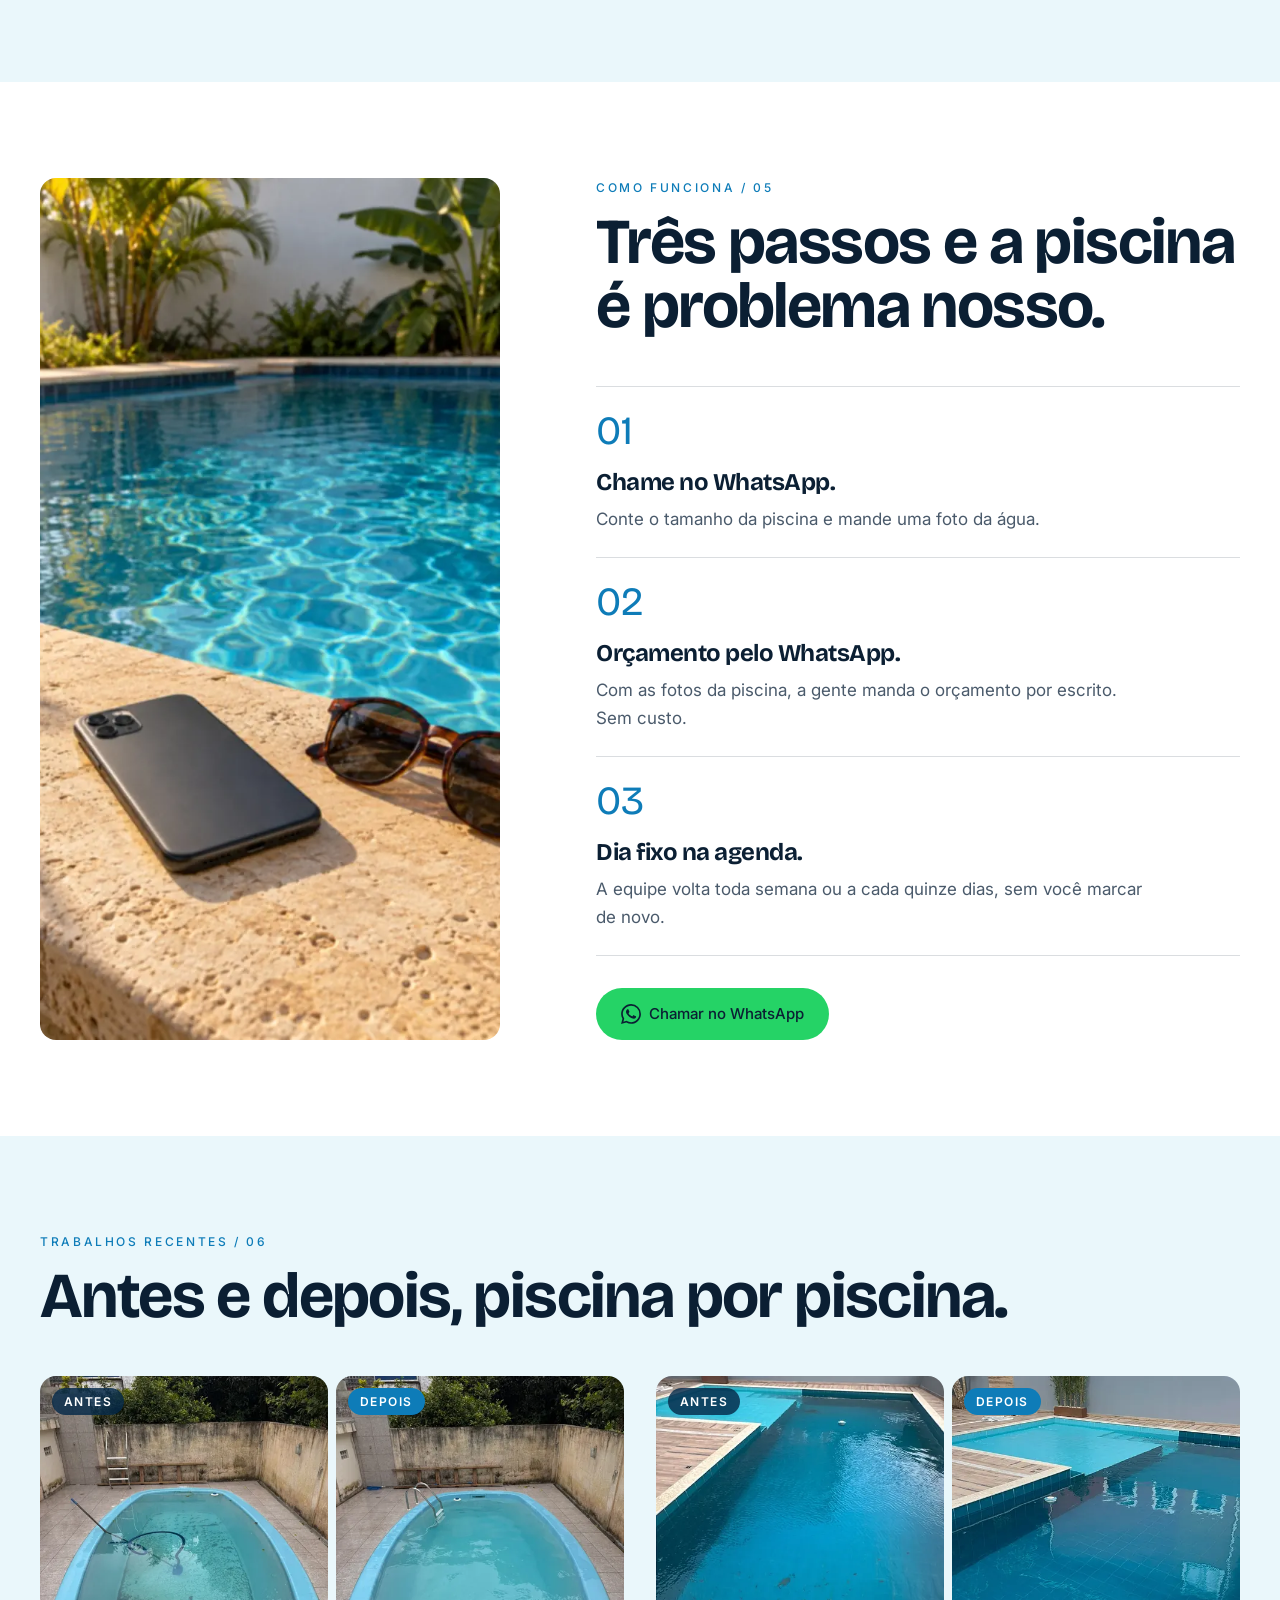
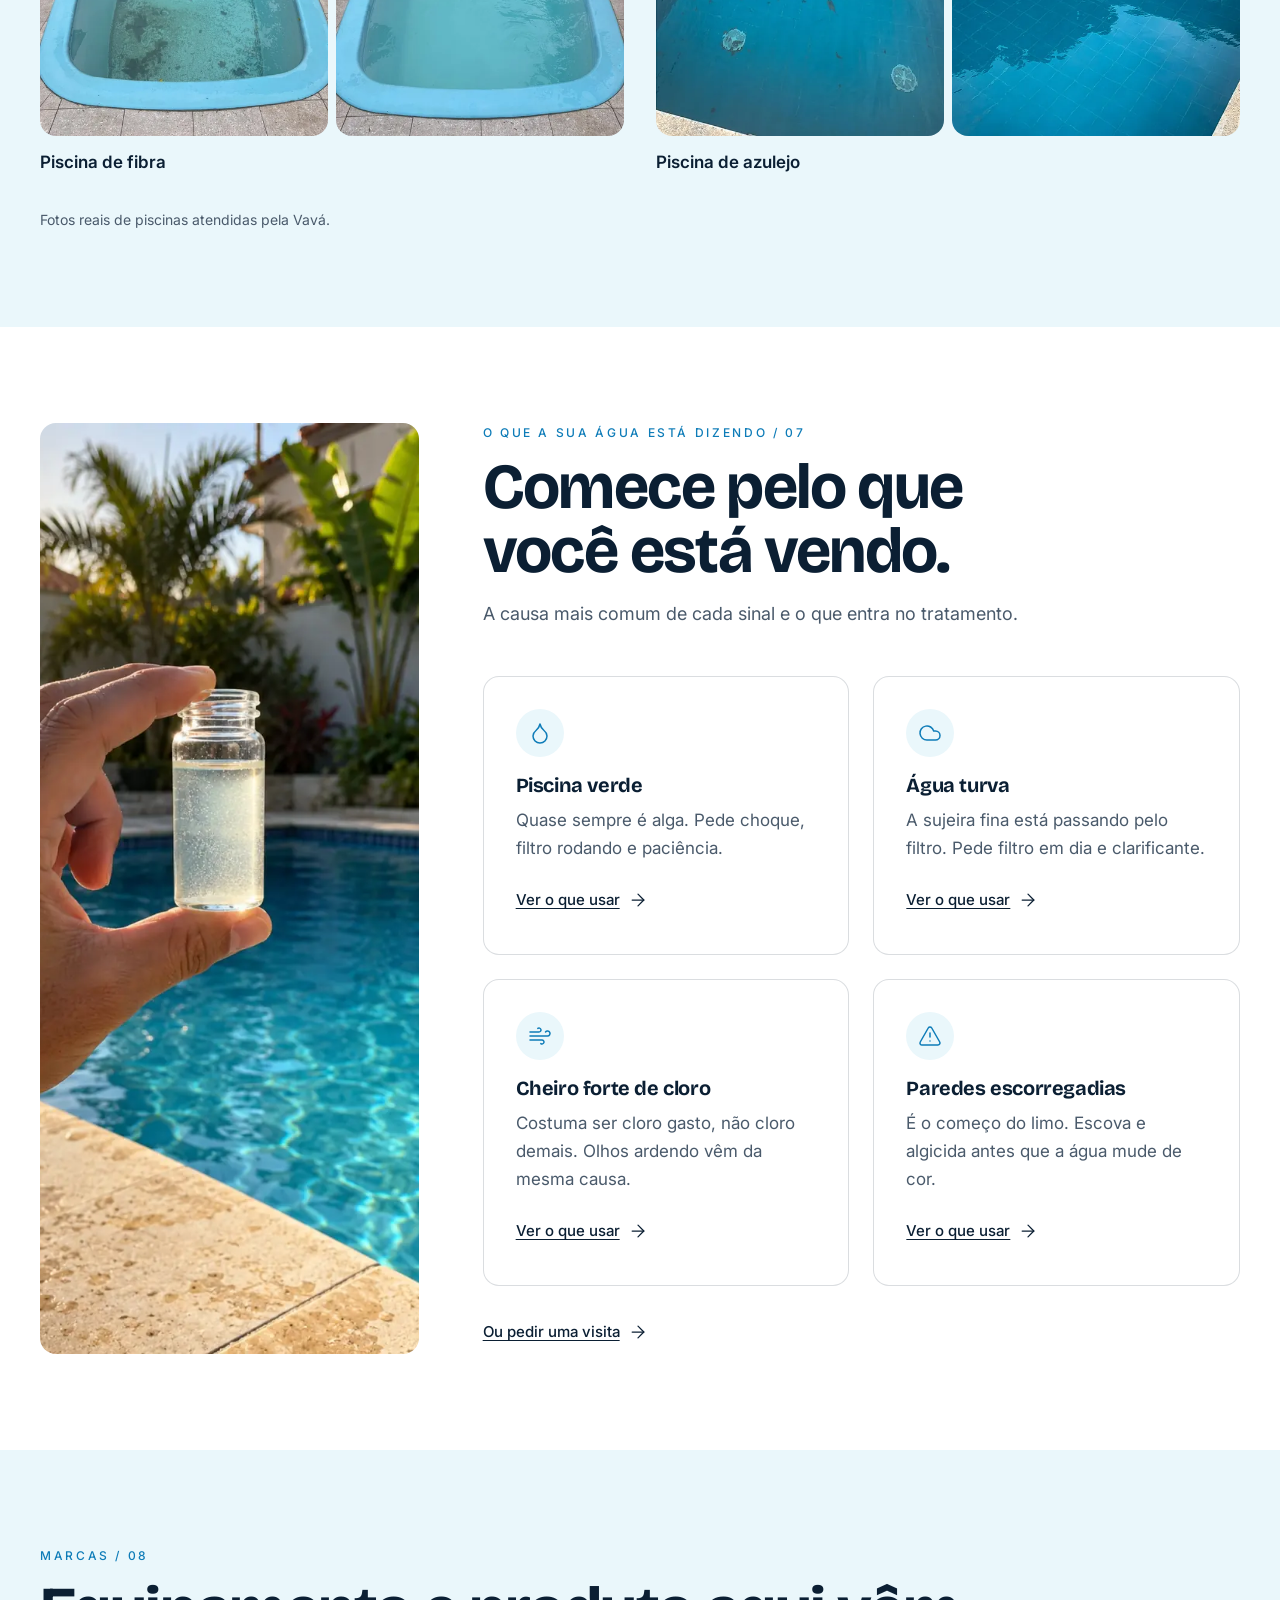
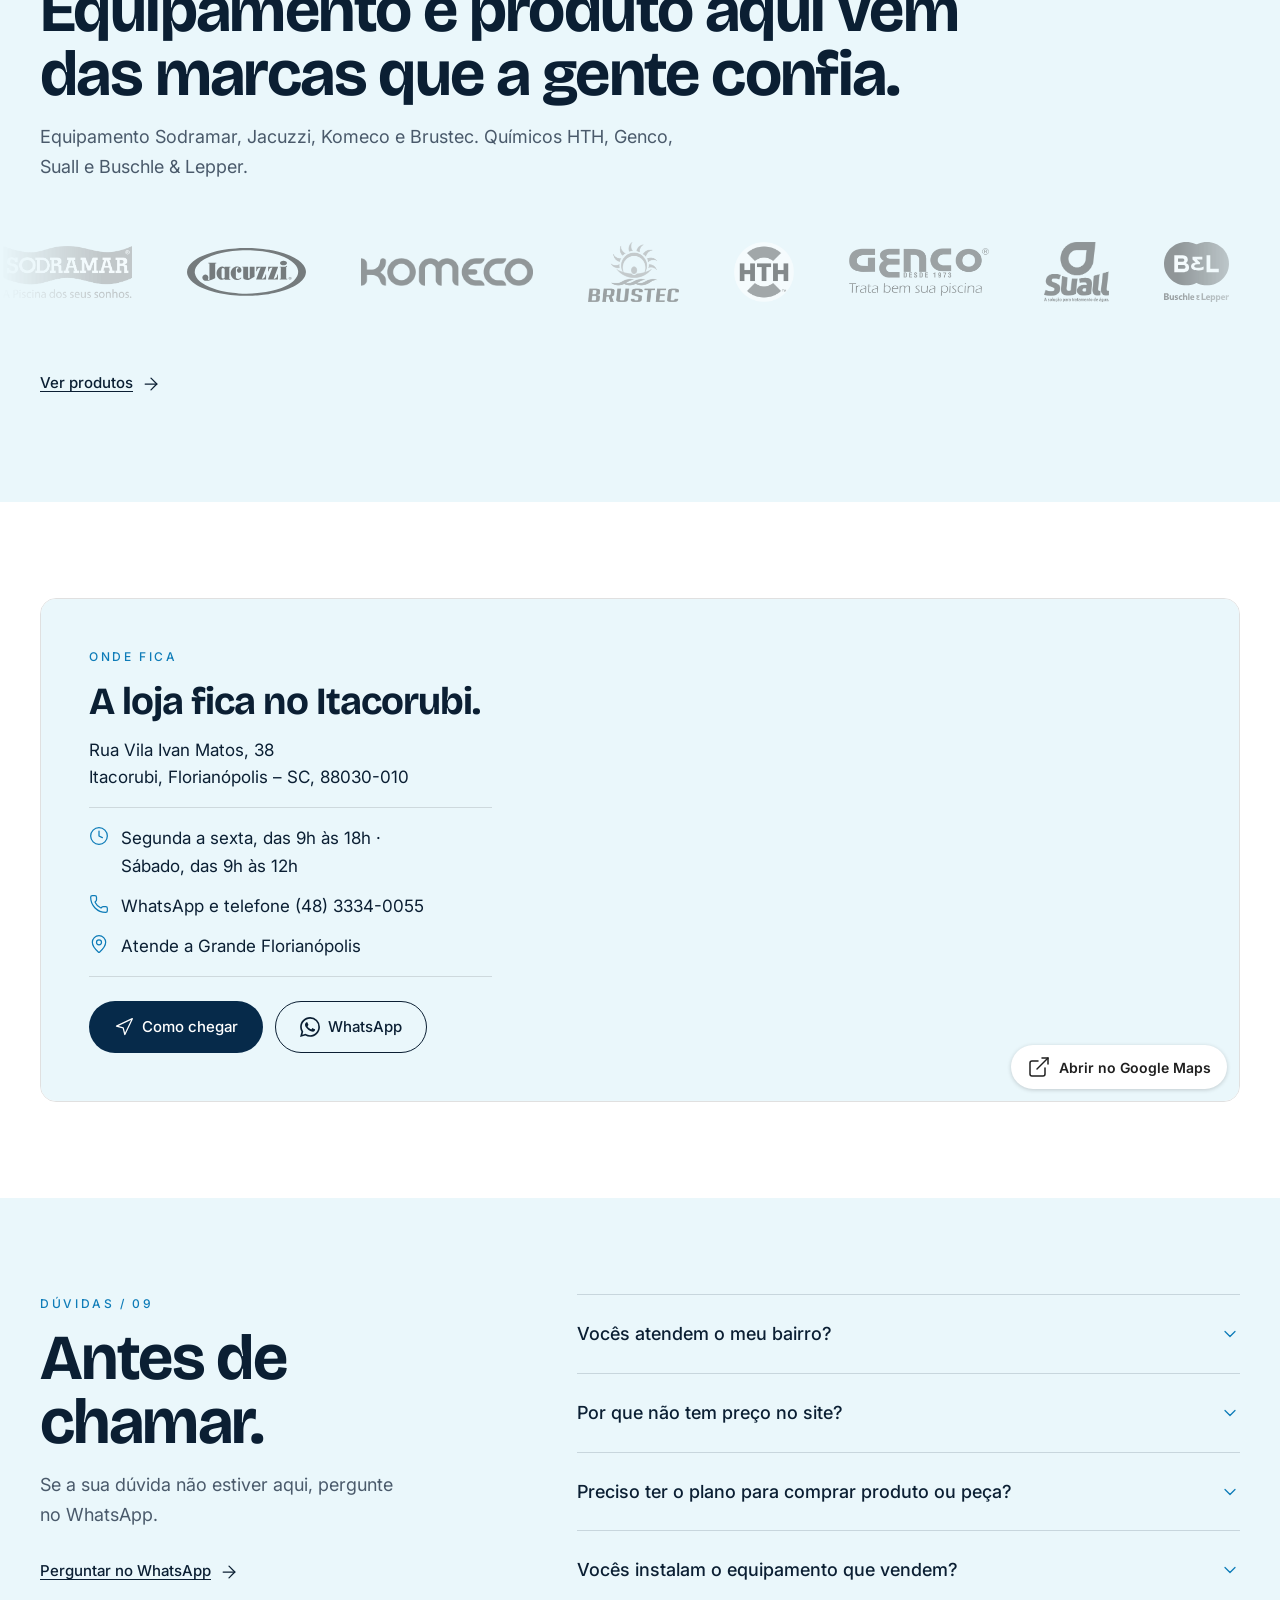
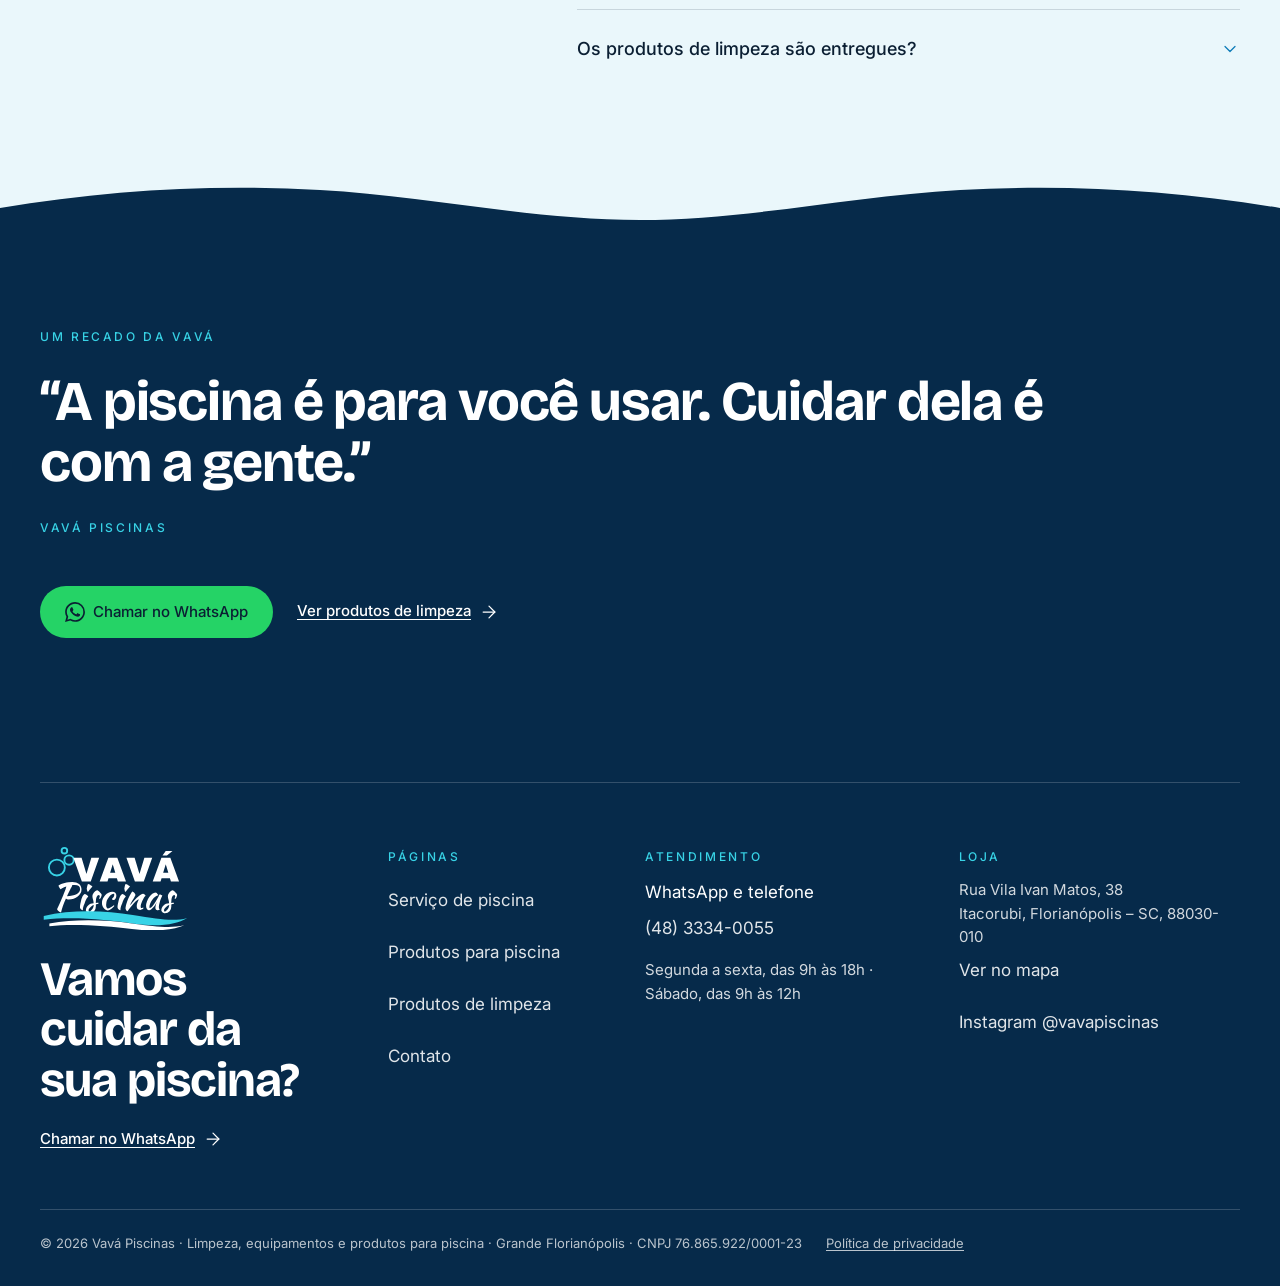
==== commit 3bc11db6: "Revisão via Claude Desktop 2026-10-23 21:37" ====
--- a/index.html
+++ b/index.html
@@ -5,20 +5,20 @@
 <meta name="viewport" content="width=device-width, initial-scale=1">
 
 <!-- URL PROVISÓRIA: não remover até o /lancar -->
-<meta name="robots" content="noindex, nofollow">
+<link rel="canonical" href="https://vavapiscinaspro.com.br/">
 <title>Vavá Piscinas · Limpeza, equipamentos e produtos para piscina em Florianópolis</title>
 <meta name="description" content="Limpeza de piscina semanal ou quinzenal, bomba, filtro e aquecedor, e produtos de limpeza na Grande Florianópolis. Peça pelo WhatsApp da Vavá Piscinas.">
 <meta property="og:title" content="Vavá Piscinas · Limpeza, equipamentos e produtos para piscina em Florianópolis">
 <meta property="og:description" content="Limpeza de piscina semanal ou quinzenal, bomba, filtro e aquecedor, e produtos de limpeza na Grande Florianópolis. Peça pelo WhatsApp da Vavá Piscinas.">
 <meta property="og:type" content="website">
 <meta property="og:locale" content="pt_BR">
-<meta property="og:image" content="https://infomediamethods-sys.github.io/piscinas-vini/assets/img/og-vava-cartao.jpg">
+<meta property="og:image" content="https://vavapiscinaspro.com.br/assets/img/og-vava-cartao.jpg">
 <meta property="og:image:width" content="1200">
 <meta property="og:image:height" content="630">
 <meta property="og:image:alt" content="Cartão da Vavá Piscinas: Sua piscina, sempre pronta. Itacorubi, Florianópolis. WhatsApp (48) 3334-0055.">
 <meta property="og:site_name" content="Vavá Piscinas">
 <meta name="twitter:card" content="summary_large_image">
-<meta name="twitter:image" content="https://infomediamethods-sys.github.io/piscinas-vini/assets/img/og-vava-cartao.jpg">
+<meta name="twitter:image" content="https://vavapiscinaspro.com.br/assets/img/og-vava-cartao.jpg">
 <meta name="theme-color" content="#062A4A">
 <link rel="icon" href="assets/img/favicon.svg" type="image/svg+xml">
 <link rel="preconnect" href="https://fonts.googleapis.com">
